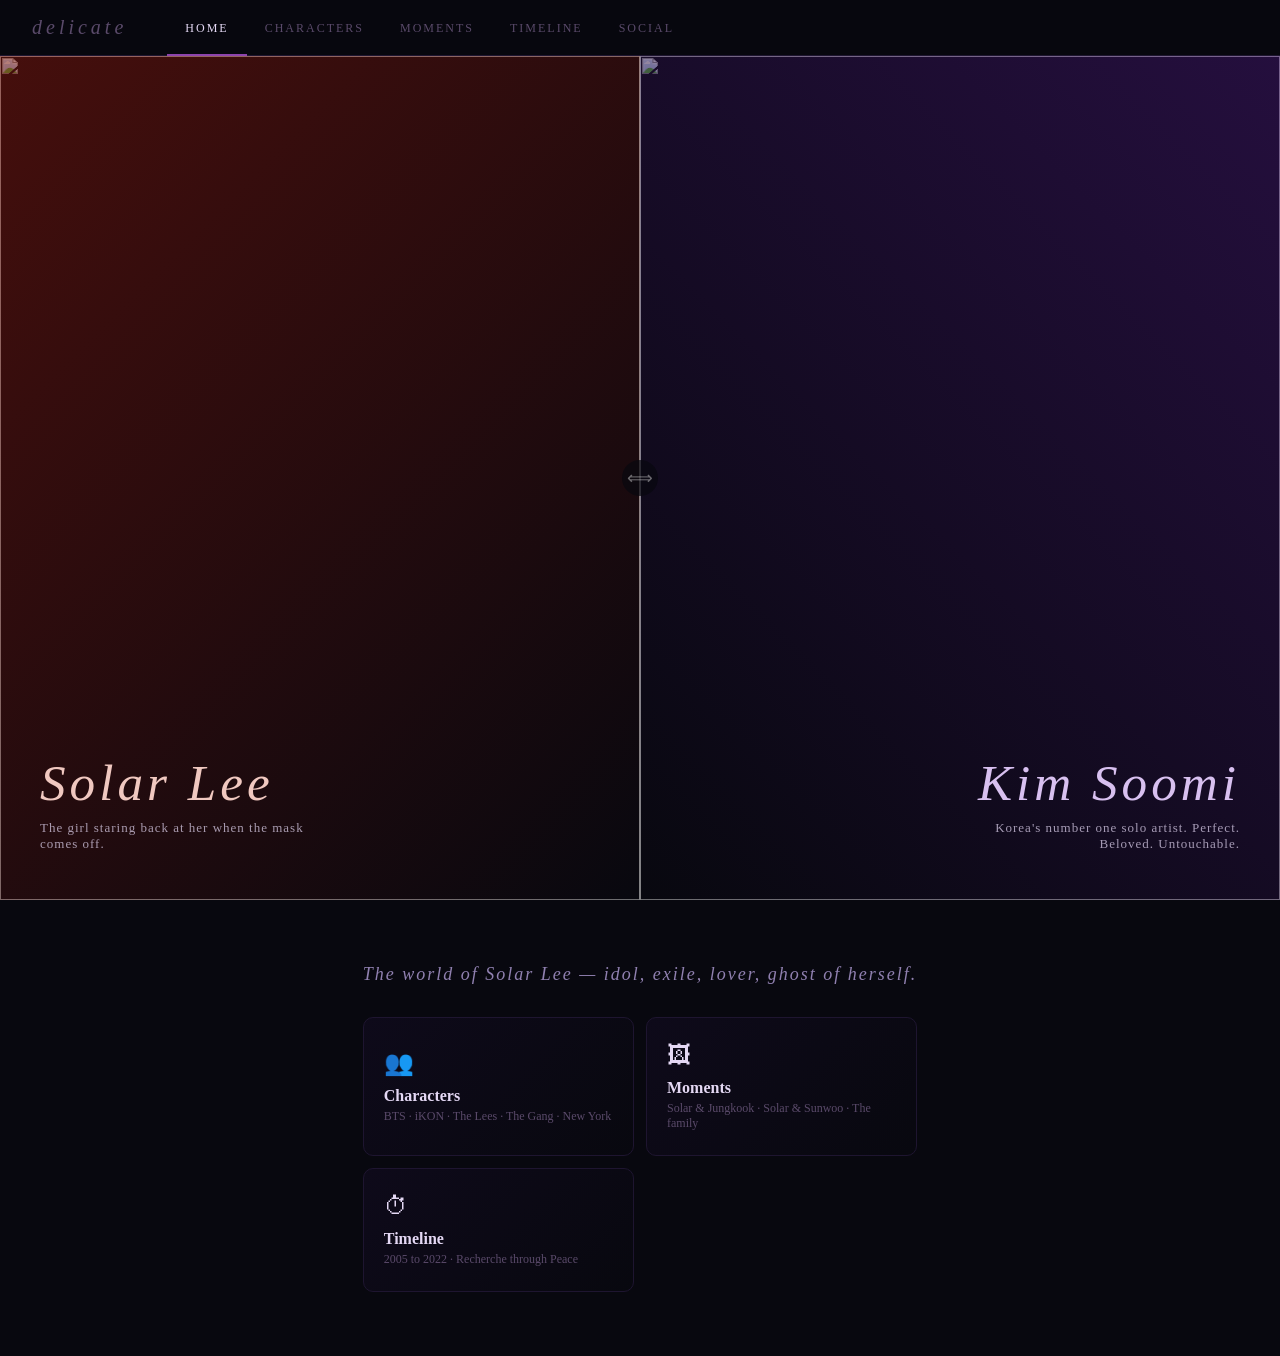
==== index.html @ 0cda1a5a "My first upload" ====
<!DOCTYPE html>
<html lang="en">
<head>
  <meta charset="UTF-8">
  <meta name="viewport" content="width=device-width, initial-scale=1.0">
  <title>Delicate — An Interactive World</title>
  <link rel="stylesheet" href="styles.css">
</head>
<body>

  <!-- NAV -->
  <nav id="nav">
    <a class="logo" href="#" onclick="showSection('home');return false;">delicate</a>
    <ul class="nav-links">
      <li><a href="#" data-section="home">Home</a></li>
      <li><a href="#" data-section="characters">Characters</a></li>
      <li><a href="#" data-section="relationships">Moments</a></li>
      <li><a href="#" data-section="timeline">Timeline</a></li>
      <li><a href="#" data-section="social">Social</a></li>
    </ul>
  </nav>

  <!-- HOME -->
  <section id="section-home" class="section">

    <!-- Duality Hero -->
    <div class="duality-hero">

      <div class="duality-side solar-side">
        <div class="bg-images"></div>
        <div class="overlay"></div>
        <div class="label">
          <h2>Solar Lee</h2>
          <p>The girl staring back at her when the mask comes off.</p>
        </div>
      </div>

      <div class="duality-divider"></div>

      <div class="duality-side soomi-side">
        <div class="bg-images"></div>
        <div class="overlay"></div>
        <div class="label">
          <h2>Kim Soomi</h2>
          <p>Korea's number one solo artist. Perfect. Beloved. Untouchable.</p>
        </div>
      </div>

    </div>

    <!-- Home intro -->
    <div class="home-intro">
      <h1>The world of Solar Lee — idol, exile, lover, ghost of herself.</h1>
      <div class="home-nav-grid">
        <button class="home-nav-btn" data-section="characters">
          <span class="btn-emoji">👥</span>
          <div class="btn-label">Characters</div>
          <div class="btn-sub">BTS · iKON · The Lees · The Gang · New York</div>
        </button>
        <button class="home-nav-btn" data-section="relationships">
          <span class="btn-emoji">🖼</span>
          <div class="btn-label">Moments</div>
          <div class="btn-sub">Solar & Jungkook · Solar & Sunwoo · The family</div>
        </button>
        <button class="home-nav-btn" data-section="timeline">
          <span class="btn-emoji">⏱</span>
          <div class="btn-label">Timeline</div>
          <div class="btn-sub">2005 to 2022 · Recherche through Peace</div>
        </button>
      </div>
    </div>

  </section>

  <!-- SOCIAL -->
  <section id="section-social" class="section">
    <div class="social-app">

      <!-- SIDEBAR -->
      <aside class="social-sidebar">
        <div class="social-sidebar-header">Delicagram</div>

        <div class="s-item" onclick="loadSocialProfile('soomi')">
          <img class="s-avatar" src="images/solars-instagram/soomipfp.jpg" onerror="this.style.background='#555'">
          <span>kimsoomi_official</span>
        </div>

        <div class="s-item" onclick="loadSocialProfile('solar')">
          <img class="s-avatar" src="images/solars-instagram/solarpfp.jpg" onerror="this.style.background='#555'">
          <span>sollee__</span>
        </div>

        <div class="s-item" onclick="loadSocialProfile('jinhwan')">
          <img class="s-avatar" src="images/delicate-gram/jinhwanpfp.jpg" onerror="this.style.background='#555'">
          <span>jinan_94</span>
        </div>

        <div class="s-item" onclick="loadSocialProfile('jungkook')">
          <img class="s-avatar" src="images/delicate-gram/jungkookpfp.jpg" onerror="this.style.background='#555'">
          <span>jk_95</span>
        </div>

        <div class="s-item" onclick="loadSocialProfile('jinhwan_priv')">
  <img class="s-avatar" src="images/delicate-gram/jinhwanpfp.jpg" onerror="this.style.background='#555'">
  <span>jinan__ 🔒</span>
</div>

<div class="s-item" onclick="loadSocialProfile('jungkook_priv')">
  <img class="s-avatar" src="images/delicate-gram/jungkookpfp.jpg" onerror="this.style.background='#555'">
  <span>jk__real 🔒</span>
</div>

<!-- Jimin -->
<div class="s-item" onclick="loadSocialProfile('jimin')">
  <img class="s-avatar" src="images/delicate-gram/jiminpfp.jpg" onerror="this.style.background='#555'">
  <span>j.min_bts</span>
</div>
<div class="s-item" onclick="loadSocialProfile('jimin_priv')">
  <img class="s-avatar" src="images/delicate-gram/jiminpfp.jpg" onerror="this.style.background='#555'">
  <span>j.min__ 🔒</span>
</div>

<!-- Junhoe -->
<div class="s-item" onclick="loadSocialProfile('junhoe')">
  <img class="s-avatar" src="images/delicate-gram/junepfp.jpg" onerror="this.style.background='#555'">
  <span>iKON_june</span>
</div>
<div class="s-item" onclick="loadSocialProfile('junhoe_priv')">
  <img class="s-avatar" src="images/delicate-gram/junepfp.jpg" onerror="this.style.background='#555'">
  <span>june__ 🔒</span>
</div>

<!-- Lee siblings -->
<div class="s-item" onclick="loadSocialProfile('jaehyun_lee')">
  <img class="s-avatar" src="images/delicate-gram/jaepfp.jpg" onerror="this.style.background='#555'">
  <span>jaehyunlee__</span>
</div>
<div class="s-item" onclick="loadSocialProfile('juyeon_lee')">
  <img class="s-avatar" src="images/delicate-gram/juyeonpfp.jpg" onerror="this.style.background='#555'">
  <span>juyeonlee__</span>
</div>

        <div class="s-item" onclick="loadSocialProfile('chanhee')">
          <img class="s-avatar" src="images/delicate-gram/chanheepfp.jpg" onerror="this.style.background='#555'">
          <span>chanhee</span>
        </div>

        <div class="s-item" onclick="loadSocialProfile('sunwoo')">
          <img class="s-avatar" src="" onerror="this.style.background='#222'">
          <span>ksw__</span>
        </div>

        <div class="s-item" onclick="loadSocialProfile('chaerin')">
          <img class="s-avatar" src="images/delicate-gram/chaerinselfie.jpg" onerror="this.style.background='#555'">
          <span>chaerin_lee</span>
        </div>

        <div class="s-item" onclick="loadSocialProfile('eric')">
          <img class="s-avatar" src="images/delicate-gram/ericpfp.jpg" onerror="this.style.background='#555'">
          <span>eric_sim</span>
        </div>

        <div class="s-item" onclick="loadSocialProfile('hyunjoon')">
          <img class="s-avatar" src="images/delicate-gram/hyunjoonpfp.jpg" onerror="this.style.background='#555'">
          <span>hyunjoon_k</span>
        </div>

      </aside>

      <!-- FEED -->
      <main class="social-feed" id="social-feed"></main>

      <!-- POST MODAL -->
      <div class="social-modal-bg" id="socialModalBg">
        <span class="social-modal-close" id="socialModalClose">✕</span>
        <div class="social-modal" id="socialModal">
          <div class="social-modal-img"><img id="socialModalImg" src="" alt=""/></div>
          <div class="social-modal-right">
            <div class="social-modal-user">
              <img id="socialModalPfp" src="" onerror="this.style.background='#333'"/>
              <span id="socialModalUsername"></span>
            </div>
            <div class="social-modal-comments" id="socialModalComments"></div>
            <div class="social-modal-bottom">
              <div class="social-modal-likes" id="socialModalLikes"></div>
              <div class="social-modal-date" id="socialModalDate"></div>
            </div>
          </div>
        </div>
      </div>

    </div>
  </section>

  <!-- CHARACTERS -->
  <section id="section-characters" class="section">
    <div class="section-header">
      <h2>Characters</h2>
      <p>Click any bubble to open their full profile.</p>
    </div>
    <div class="inner"></div>
  </section>

  <!-- RELATIONSHIPS / MOMENTS -->
  <section id="section-relationships" class="section">
    <div class="section-header">
      <h2>Moments</h2>
      <p>The relationships that defined her.</p>
    </div>
    <div class="inner"></div>
  </section>

  <!-- TIMELINE -->
  <section id="section-timeline" class="section">
    <div class="section-header">
      <h2>Timeline</h2>
      <p>2005 to 2022. Click any event to expand it.</p>
    </div>
    <div class="inner"></div>
  </section>

  <!-- CHARACTER / RELATIONSHIP MODAL -->
  <div id="modal-overlay">
    <div class="modal"></div>
  </div>

  <!-- LIGHTBOX -->
  <div id="lightbox">
    <button id="lightbox-close">✕</button>
    <button id="lightbox-prev">‹</button>
    <img id="lightbox-img" src="" alt="">
    <button id="lightbox-next">›</button>
  </div>

  <!-- SCRIPTS -->
  <script src="data.js"></script>
  <script>
    const TIMELINE_DATA = [
      { id:"r05a", year:2005, era:"recherche", identity:"solar", mood:"origin", title:"First Meeting", ref:null,
        desc:"Solar and Sunwoo are both ten. Their parents sign a business deal, and Sunwoo's family begins coming over for weekly dinners. He is a weird, stand-offish boy who is oddly good at math. Solar is determined to befriend him whether he wants it or not." },
      { id:"r06a", year:2006, era:"recherche", identity:"solar", mood:"painful", title:"Changmin's Father", ref:null,
        desc:"Changmin's father — VP of the Lee company — is murdered. The business deal collapses. Sunwoo's family stops coming to dinners. Solar has grown a crush on him and assumes she will never see him again. Then Jaehyun tells her Sunwoo has transferred to their school." },
      { id:"r06b", year:2006, era:"recherche", identity:"solar", mood:"tender", title:"Reunited", ref:null,
        desc:"Solar notices Sunwoo has strange bruises. He says his dad teaches him to box. She does not push it. They help each other with homework — she does his science and English, he teaches her math at a high school level he already knows at age eleven." },
      { id:"r07a", year:2007, era:"recherche", identity:"solar", mood:"tender", title:"Dating — Sort Of", ref:null,
        desc:"Solar and Sunwoo start dating in middle school. The other kids ask her why she would be with someone so weird and quiet. Chaerin asks if she is worried their parents will find out. Solar says it is unlikely." },
      { id:"r08a", year:2008, era:"recherche", identity:"solar", mood:"turning point", title:"Future CEO", ref:null,
        desc:"Solar's father calls her into his office and tells her she will be the company's next CEO. He sees something in her the others lack. She hesitantly agrees without understanding what it means. Private tutors. College-level courses. Competitions. It begins." },
      { id:"r08b", year:2008, era:"recherche", identity:"solar", mood:"bittersweet", title:"Yein Is Coming", ref:null,
        desc:"The Lee parents announce a new sibling. Chaerin is outraged. Juyeon is confused. Jaehyun and Solar are excited. Yein Lee has not arrived yet, but her presence is already reshaping the household." },
      { id:"r08c", year:2008, era:"recherche", identity:"solar", mood:"painful", title:"Sunwoo's Mother Dies", ref:null,
        desc:"Sunwoo's mother is killed. His father begins to unravel. Training becomes military-grade. His father tasks him with building a gang. Sunwoo approaches Sangyeon — a boy getting beaten at home, living in poverty — and offers him a way out. The gang begins." },
      { id:"r09a", year:2009, era:"recherche", identity:"solar", mood:"tender", title:"Yein Is Born", ref:null,
        desc:"Lee Yein enters the world. Solar is fourteen. She has no idea yet that this baby will one day be one of the most important people in her life." },
      { id:"r09b", year:2009, era:"recherche", identity:"solar", mood:"tense", title:"The Second Member", ref:null,
        desc:"While making a delivery through an alley, Sunwoo finds Hyunjae getting attacked over a bad drug deal. He pulls a gun on the attackers and saves him. Hyunjae was trying to escape his alcoholic father. He becomes the second gang member." },
      { id:"r10a", year:2010, era:"recherche", identity:"solar", mood:"tense", title:"Freshman Year — The Gang Grows", ref:null,
        desc:"High school begins. Sunwoo's father pushes toward their first operation. Sunwoo starts using drugs to manage the stress. He recruits Hyunjoon — a kid with a fancy knife and no direction — and Eric, a homeless boy sleeping under a bridge. Third and fourth members." },
      { id:"r10b", year:2010, era:"recherche", identity:"solar", mood:"turning point", title:"The Truth", ref:"170:00",
        desc:"Solar pushes until Sunwoo admits he has been using drugs. Then Hyunjoon hints there is far more she does not know. She demands the full truth. He tells her everything — the gang, the jobs, what his father makes him do. She does not leave." },
      { id:"r10c", year:2010, era:"recherche", identity:"solar", mood:"tense", title:"First Job", ref:"147:00",
        desc:"Solar is in Sunwoo's car doing his homework when a call comes in about an attack at the mansion. She opens the glove box, loads his spare gun, lights him a cigarette. She has now crossed into his world completely." },
      { id:"r11a", year:2011, era:"recherche", identity:"solar", mood:"painful", title:"The Party Scene Begins", ref:null,
        desc:"Sunwoo brings Solar to a party. She asks to try drugs when she sees him using. He lets her. She goes to Hyunjoon for more behind Sunwoo's back. Sunwoo starts giving them to her himself — until he realizes she is getting too deep and tries to cut her off." },
      { id:"r11b", year:2011, era:"recherche", identity:"solar", mood:"tense", title:"Chanhee Notices", ref:"160:00",
        desc:"Chanhee sees the powder under Solar's nose and her erratic behavior. He confronts Sunwoo directly. Sunwoo says he was monitoring her. Chanhee tells him he is clearly not monitoring well enough." },
      { id:"r12a", year:2012, era:"recherche", identity:"solar", mood:"painful", title:"The Siblings Find Out", ref:null,
        desc:"Chaerin catches Solar sneaking in and threatens to tell their parents unless Solar brings her along. Juyeon overhears and demands to come too. Both siblings begin using. They start relying on Solar to get the best drugs from her sessions with dealers." },
      { id:"r12b", year:2012, era:"recherche", identity:"solar", mood:"painful", title:"A Gut Feeling", ref:"59:00",
        desc:"Solar starts feeling abnormally sick. She tells herself it is the drugs. At a party she takes a test. It is positive. She panics. She tells no one — because she is not planning to stop using." },
      { id:"r12c", year:2012, era:"recherche", identity:"solar", mood:"painful", title:"The Doctor", ref:"60:00",
        desc:"Solar gets what seems like a period and finally goes to a doctor. She had a miscarriage. She tells no one. She buries it in the darkest part of herself where she will not let herself think about it — until years later, when Sunwoo finds out." },
      { id:"r13a", year:2013, era:"recherche", identity:"solar", mood:"turning point", title:"The Incident — She Leaves", ref:null,
        desc:"May 2013. Solar has just graduated high school. Something happens — something she will not speak of directly for years. She gets in a taxi, books a flight to Korea, calls her aunt. She is eighteen years old and she is doing the one thing she has always been good at." },
      { id:"b13a", year:2013, era:"between", identity:"soomi", mood:"origin", title:"Seoul — Starting Over", ref:null,
        desc:"Solar lives with her aunt and works a day job while secretly training every night. She sees K-pop ads all over Seoul and begins auditioning. Big Hit is the last one she tries and the only one that says yes. The CEO believes in her completely. She quits her job the next day." },
      { id:"b13b", year:2013, era:"between", identity:"soomi", mood:"tender", title:"Jungkook", ref:"51:00",
        desc:"One to two months into training. She is staying late alone in the dance room. Down the hall, a young Jungkook is doing exactly the same. They meet. They talk like they have known each other forever from the very first five minutes. Something clicks." },
      { id:"b1416", year:2014, era:"between", identity:"soomi", mood:"tender", title:"2014–2016 — Jungkook Era", ref:null,
        desc:"The quietest chapter. The most complete. Solar and Jungkook are in a secretive, protective relationship — the kind that feels easy precisely because neither of them planned for it. They grew up in Korea together. It is the closest either of them has felt to something clean." },
      { id:"b17a", year:2017, era:"between", identity:"soomi", mood:"bittersweet", title:"KCON — New York", ref:null,
        desc:"KCON brings Solar back to New York for the first time since she left at eighteen. On a rooftop, she and Jimin (BTS) share a mutual moment neither of them chose cleanly. Jungkook has always known how Jimin feels. Later, Solar ends up parked outside the Lee family castle with Jungkook. She does not go in." },
      { id:"b18a", year:2018, era:"between", identity:"soomi", mood:"painful", title:"The Stalker — The Scandal", ref:null,
        desc:"A stalker sends Jungkook threatening messages for months: break up with Solar or the photos go public. He and Solar are engaged. Jungkook, trying to protect her but breaking under the pressure, explodes and tells her to get out. The stalker releases the photos anyway. Solar blocks him. Calls off the engagement. Does not let him explain." },
      { id:"b18b", year:2018, era:"between", identity:"solar", mood:"painful", title:"The Aftermath — YG", ref:null,
        desc:"Media hate lasts months. Solar becomes an alcoholic. YG makes an offer — they will buy her out of Big Hit and give her a new start. She takes it. She leaves Big Hit, Jungkook, Jimin, and the rest of the Bangtan boys. She is not a stranger to starting over." },
      { id:"b19a", year:2019, era:"between", identity:"soomi", mood:"turning point", title:"Jinhwan", ref:null,
        desc:"At YG, Solar meets Kim Jinhwan — eldest of iKON. He finds her in a bad state and makes it his quiet project to pull her back. No grand gesture. He just stays. Her alcoholism fades. YG puts her on a pedestal and she rises faster than anyone has seen a solo artist rise." },
      { id:"d19a", year:2019, era:"delicate", identity:"soomi", mood:"chaotic", title:"01:00 — Delicate Begins", ref:"01:00",
        desc:"Solar is twenty-four. Running late to recording again, sprinting down YG's halls in Converse. She has a friends-with-benefits arrangement with Jinhwan that keeps becoming something neither of them has named. The stalker has not reappeared yet. Everything is fine. It is not fine." },
      { id:"d19b", year:2019, era:"delicate", identity:"soomi", mood:"tender", title:"Accidental Road Trip", ref:"44:00",
        desc:"Jinhwan yanks Solar out before she can drink with the iKON boys. They drive with no destination. They end up fifty minutes from Seoul — Seongnam. He announces they are taking a road trip. She has no idea why she feels happy." },
      { id:"d19c", year:2019, era:"delicate", identity:"solar", mood:"tense", title:"The Stalker Returns", ref:null,
        desc:"An unknown number texts Solar during a recording session. The messages are intimate in their threat — they know what she has been doing, who she has been with. The campaign against her is beginning again. This time the target is her life, not just her career." },
      { id:"d19d", year:2019, era:"delicate", identity:"solar", mood:"painful", title:"Jinhwan Drugged — Ilsan-ri", ref:null,
        desc:"At the Hilton in Ilsan-ri, Solar finds Jinhwan unconscious at the top of the stairs. A barista working for the stalker had put something in his coffee. Solar kneels beside him alone, checks his pulse, smells the sour scent in the cup, and calls 119 while crying too hard to speak clearly." },
      { id:"d19e", year:2019, era:"delicate", identity:"soomi", mood:"turning point", title:"End of 2019", ref:"62:00",
        desc:"Chapters 01:00 through 62:00 close out 2019. The stalker has shown herself. Jinhwan has survived. Solar has barely held everything together and let too many things crack open in the process." },
      { id:"d20a", year:2020, era:"delicate", identity:"solar", mood:"painful", title:"New York — The Return", ref:null,
        desc:"Solar goes back to New York. The Lee family home. Her father's apology. Baby Yein, now eleven, who just wants her sister back. Sunwoo is there — back in her orbit and impossible to resist. She sleeps with him once and spends the rest of the trip hating herself for it." },
      { id:"d20b", year:2020, era:"delicate", identity:"solar", mood:"tense", title:"Chapters 62–121", ref:null,
        desc:"The second scandal erupts. Jinhwan cheats on Solar with his ex — Jimin of AOA, one of the story's primary villains who has been circling him. Solar and Jinhwan break up. She returns to Seoul and takes up with Jungkook, who has re-entered her life. She begins using drugs again quietly." },
      { id:"d20c", year:2020, era:"delicate", identity:"soomi", mood:"turning point", title:"Jungkook Re-enters", ref:null,
        desc:"Jungkook fully re-enters Solar's life. They text, they orbit each other at events, and eventually they are sharing a space again. He plays her a song on guitar in their room — candles, fairy lights, flowers on the floor. She is hiding the drugs from him. She watches him play and wishes, just once, they could be normal people." },
      { id:"d21a", year:2021, era:"delicate", identity:"solar", mood:"painful", title:"Jimin (AOA) — The Threat", ref:null,
        desc:"Jimin of AOA is Jinhwan's ex and one of the story's villains. She has been working with the stalker operation. Solar kills her in self-defense in a studio — knife to the chest, a skill taught to her by Sunwoo. Solar does not miss. She was taught right." },
      { id:"d21b", year:2021, era:"delicate", identity:"solar", mood:"resolution", title:"180:00 — The Ending", ref:"180:00",
        desc:"Solar is twenty-six. Tired in a bone-deep way she cannot explain. She halts her activities. YG agrees to damage control. She moves into the new building. The memorial for Sunwoo sits by the window overlooking Seoul. For the first time in a decade, there is no one to run to and no one to run from. She is just herself. Whoever that is." },
      { id:"p22a", year:2022, era:"peace", identity:"solar", mood:"turning point", title:"Peace Begins", ref:null,
        desc:"Solar is 27. Jinhwan is 28. Jungkook is 27. Sunwoo is 27. Yein is 14 and texting her sister unanswered messages, terrified of losing her again. Jaehyun accepts Sunwoo's personal invitation to join the gang. The dust has settled. Now they figure out what to do next." },
      { id:"p22b", year:2022, era:"peace", identity:"solar", mood:"painful", title:"Jinhwan Goes Missing", ref:null,
        desc:"After the December incident, Jinhwan leaves Seoul without telling anyone. Jungkook tries to reach him. No answer. He calls Junhoe — none of the iKON members have seen him in months. Jinhwan is somewhere alone, unaccounted for." },
      { id:"p22c", year:2022, era:"peace", identity:"solar", mood:"tense", title:"Jeju", ref:null,
        desc:"Jungkook gets tickets to Jeju and gives them to Solar. Someone reminds her that Jeju is Jinhwan's hometown — his sister owns a cafe there. She goes to find her. His sister says he came home for a while, then disappeared. He assumed he went back to Seoul. Then a gift arrives with a note in handwriting that is not quite Jinhwan's." },
    ];
  </script>
  <script src="app.js"></script>

</body>
</html>
---- styles.css ----
/* ─── RESET & BASE ─────────────────────────────────────────────────────────── */
*, *::before, *::after { box-sizing: border-box; margin: 0; padding: 0; }

:root {
  --bg: #08080f;
  --bg2: #0e0a1a;
  --bg3: #140e22;
  --border: #1e1530;
  --text: #e4d8f4;
  --text2: #9080b0;
  --text3: #5a4a6a;
  --solar: #c0392b;
  --soomi: #8e44ad;
  --gold: #f39c12;
  --green: #27ae60;
  --blue: #2980b9;
  --font: 'Georgia', serif;
  --mono: 'Courier New', monospace;
}

html { scroll-behavior: smooth; }

body {
  background: var(--bg);
  color: var(--text);
  font-family: var(--font);
  min-height: 100vh;
  overflow-x: hidden;
}

/* ─── SCROLLBAR ─────────────────────────────────────────────────────────────── */
::-webkit-scrollbar { width: 6px; }
::-webkit-scrollbar-track { background: var(--bg); }
::-webkit-scrollbar-thumb { background: #2a1a3a; border-radius: 3px; }

/* ─── NAV ───────────────────────────────────────────────────────────────────── */
#nav {
  position: fixed;
  top: 0; left: 0; right: 0;
  z-index: 1000;
  background: rgba(8, 8, 15, 0.96);
  backdrop-filter: blur(12px);
  border-bottom: 1px solid var(--border);
  display: flex;
  align-items: center;
  gap: 0;
  padding: 0 32px;
  height: 56px;
}

#nav .logo {
  font-style: italic;
  font-size: 20px;
  letter-spacing: 4px;
  color: var(--text3);
  margin-right: 40px;
  cursor: pointer;
  text-decoration: none;
}

#nav .nav-links {
  display: flex;
  gap: 0;
  list-style: none;
}

#nav .nav-links a {
  display: block;
  padding: 0 18px;
  height: 56px;
  line-height: 56px;
  font-size: 12px;
  letter-spacing: 2px;
  text-transform: uppercase;
  color: var(--text3);
  text-decoration: none;
  transition: color 0.2s;
  border-bottom: 2px solid transparent;
}

#nav .nav-links a:hover,
#nav .nav-links a.active {
  color: var(--text);
  border-bottom-color: var(--soomi);
}

/* ─── SECTIONS ──────────────────────────────────────────────────────────────── */
.section {
  display: none;
  padding-top: 56px;
  min-height: 100vh;
}
.section.active { display: block; }

/* ─── DUALITY HERO ──────────────────────────────────────────────────────────── */
#section-home {
  display: none;
}
#section-home.active {
  display: flex;
  flex-direction: column;
}

.duality-hero {
  position: relative;
  height: calc(100vh - 56px);
  display: flex;
  overflow: hidden;
  cursor: col-resize;
  user-select: none;
}

.duality-side {
  position: relative;
  overflow: hidden;
  transition: flex 0.05s;
  flex: 1;
}

.duality-side .bg-images {
  position: absolute;
  inset: 0;
}

.duality-side .bg-images img {
  position: absolute;
  inset: 0;
  width: 100%;
  height: 100%;
  object-fit: cover;
  opacity: 0;
  transition: opacity 1.2s ease-in-out;
}

.duality-side .bg-images img.visible { opacity: 1; }

.duality-side .overlay {
  position: absolute;
  inset: 0;
  pointer-events: none;
}

.duality-side.solar-side .overlay {
  background: linear-gradient(135deg, rgba(120,20,10,0.55) 0%, rgba(8,8,15,0.45) 100%);
}

.duality-side.soomi-side .overlay {
  background: linear-gradient(225deg, rgba(60,20,100,0.55) 0%, rgba(8,8,15,0.45) 100%);
}

.duality-side .label {
  position: absolute;
  bottom: 48px;
  padding: 0 40px;
  z-index: 2;
}

.duality-side.solar-side .label { left: 0; }
.duality-side.soomi-side .label { right: 0; text-align: right; }

.duality-side .label h2 {
  font-size: clamp(28px, 4vw, 52px);
  font-weight: normal;
  font-style: italic;
  letter-spacing: 4px;
  margin-bottom: 8px;
}

.duality-side.solar-side .label h2 { color: #f0c8c0; }
.duality-side.soomi-side .label h2 { color: #d8c0f0; }

.duality-side .label p {
  font-size: 13px;
  letter-spacing: 1px;
  opacity: 0.7;
  max-width: 300px;
}

.duality-divider {
  position: absolute;
  top: 0; bottom: 0;
  left: 50%;
  width: 2px;
  background: rgba(255,255,255,0.15);
  z-index: 10;
  cursor: col-resize;
  transform: translateX(-50%);
}

.duality-divider::after {
  content: '⟺';
  position: absolute;
  top: 50%;
  left: 50%;
  transform: translate(-50%, -50%);
  color: rgba(255,255,255,0.4);
  font-size: 18px;
  background: rgba(8,8,15,0.7);
  width: 36px;
  height: 36px;
  border-radius: 50%;
  display: flex;
  align-items: center;
  justify-content: center;
  line-height: 36px;
  text-align: center;
}

.home-intro {
  padding: 64px 40px;
  max-width: 900px;
  margin: 0 auto;
  text-align: center;
}

.home-intro h1 {
  font-size: clamp(14px, 2vw, 18px);
  font-weight: normal;
  font-style: italic;
  color: var(--text2);
  margin-bottom: 24px;
  letter-spacing: 2px;
}

.home-nav-grid {
  display: grid;
  grid-template-columns: repeat(auto-fit, minmax(200px, 1fr));
  gap: 12px;
  margin-top: 32px;
}

.home-nav-btn {
  background: linear-gradient(135deg, var(--bg2), var(--bg));
  border: 1px solid var(--border);
  color: var(--text);
  padding: 24px 20px;
  border-radius: 10px;
  cursor: pointer;
  text-align: left;
  transition: border-color 0.2s, transform 0.15s;
  font-family: var(--font);
}

.home-nav-btn:hover {
  border-color: #3a2a5a;
  transform: translateY(-2px);
}

.home-nav-btn .btn-emoji { font-size: 24px; margin-bottom: 10px; display: block; }
.home-nav-btn .btn-label { font-size: 16px; font-weight: bold; margin-bottom: 4px; }
.home-nav-btn .btn-sub { font-size: 12px; color: var(--text3); }

/* ─── SECTION HEADER ────────────────────────────────────────────────────────── */
.section-header {
  padding: 48px 40px 32px;
  max-width: 1200px;
  margin: 0 auto;
}

.section-header h2 {
  font-size: 28px;
  font-weight: normal;
  font-style: italic;
  color: var(--text);
  margin-bottom: 6px;
  letter-spacing: 2px;
}

.section-header p {
  color: var(--text3);
  font-size: 13px;
}

/* ─── CHARACTERS ────────────────────────────────────────────────────────────── */
#section-characters .inner {
  max-width: 1200px;
  margin: 0 auto;
  padding: 0 40px 80px;
}

.group-block {
  margin-bottom: 56px;
}

.group-label {
  font-size: 11px;
  letter-spacing: 4px;
  text-transform: uppercase;
  color: var(--text3);
  margin-bottom: 6px;
}

.group-title {
  font-size: 22px;
  font-weight: bold;
  color: var(--text);
  margin-bottom: 4px;
}

.group-sub {
  font-size: 13px;
  color: var(--text3);
  margin-bottom: 24px;
  font-style: italic;
}

.bubble-grid {
  display: flex;
  flex-wrap: wrap;
  gap: 20px;
}

.bubble {
  display: flex;
  flex-direction: column;
  align-items: center;
  gap: 8px;
  cursor: pointer;
  width: 90px;
  transition: transform 0.15s;
}

.bubble:hover { transform: translateY(-4px); }

.bubble-img {
  width: 80px;
  height: 80px;
  border-radius: 50%;
  object-fit: cover;
  border: 2px solid transparent;
  transition: border-color 0.2s;
}

.bubble:hover .bubble-img {
  border-color: var(--soomi);
}

.bubble-placeholder {
  width: 80px;
  height: 80px;
  border-radius: 50%;
  background: var(--bg3);
  border: 2px dashed var(--border);
  display: flex;
  align-items: center;
  justify-content: center;
  font-size: 24px;
  color: var(--text3);
}

.bubble-name {
  font-size: 11px;
  color: var(--text2);
  text-align: center;
  line-height: 1.3;
}

.bubble-role {
  font-size: 10px;
  color: var(--text3);
  text-align: center;
}

/* ─── CHARACTER MODAL ───────────────────────────────────────────────────────── */
#modal-overlay {
  display: none;
  position: fixed;
  inset: 0;
  background: rgba(4, 2, 10, 0.88);
  z-index: 2000;
  backdrop-filter: blur(8px);
  overflow-y: auto;
  padding: 40px 20px;
}

#modal-overlay.open { display: flex; justify-content: center; align-items: flex-start; }

.modal {
  background: var(--bg2);
  border: 1px solid #2a1a3a;
  border-radius: 16px;
  width: 100%;
  max-width: 800px;
  overflow: hidden;
  position: relative;
}

.modal-close {
  position: absolute;
  top: 16px; right: 16px;
  background: none;
  border: 1px solid var(--border);
  color: var(--text2);
  width: 32px; height: 32px;
  border-radius: 50%;
  cursor: pointer;
  font-size: 16px;
  z-index: 10;
  display: flex; align-items: center; justify-content: center;
}

.modal-top {
  display: flex;
  gap: 24px;
  padding: 32px;
  border-bottom: 1px solid var(--border);
}

.modal-pfp {
  width: 110px;
  height: 110px;
  border-radius: 50%;
  object-fit: cover;
  flex-shrink: 0;
  border: 3px solid var(--border);
}

.modal-pfp-placeholder {
  width: 110px;
  height: 110px;
  border-radius: 50%;
  background: var(--bg3);
  border: 3px dashed var(--border);
  display: flex; align-items: center; justify-content: center;
  font-size: 36px;
  flex-shrink: 0;
}

.modal-info { flex: 1; }

.modal-info .name {
  font-size: 26px;
  color: var(--text);
  margin-bottom: 2px;
}

.modal-info .alias {
  font-size: 13px;
  color: var(--text3);
  font-style: italic;
  margin-bottom: 6px;
}

.modal-info .role-tag {
  display: inline-block;
  font-size: 11px;
  padding: 3px 10px;
  border-radius: 20px;
  margin-bottom: 12px;
  border: 1px solid;
}

.modal-info .born {
  font-size: 12px;
  color: var(--text3);
  font-family: var(--mono);
}

.modal-body { padding: 28px 32px; }

.modal-section { margin-bottom: 24px; }

.modal-section-label {
  font-size: 10px;
  letter-spacing: 3px;
  text-transform: uppercase;
  color: var(--text3);
  margin-bottom: 8px;
}

.modal-section p {
  font-size: 14px;
  color: #b0a0c8;
  line-height: 1.9;
}

.modal-section .type-love {
  font-size: 14px;
  color: #c0b0d8;
  font-style: italic;
  line-height: 1.8;
  border-left: 3px solid;
  padding-left: 14px;
}

.connections-list { list-style: none; }
.connections-list li {
  font-size: 13px;
  color: #8a7a9a;
  padding: 7px 12px;
  background: var(--bg);
  border-radius: 6px;
  margin-bottom: 6px;
  line-height: 1.6;
}
.connections-list li::before { content: '• '; color: var(--text3); }

/* ─── GALLERY ───────────────────────────────────────────────────────────────── */
.modal-gallery {
  display: grid;
  grid-template-columns: repeat(auto-fill, minmax(120px, 1fr));
  gap: 6px;
  margin-top: 10px;
}

.modal-gallery img {
  width: 100%;
  aspect-ratio: 1;
  object-fit: cover;
  border-radius: 6px;
  cursor: pointer;
  transition: opacity 0.2s, transform 0.15s;
}

.modal-gallery img:hover { opacity: 0.85; transform: scale(1.02); }

/* ─── LIGHTBOX ──────────────────────────────────────────────────────────────── */
#lightbox {
  display: none;
  position: fixed;
  inset: 0;
  background: rgba(2, 2, 8, 0.96);
  z-index: 3000;
  align-items: center;
  justify-content: center;
  flex-direction: column;
  gap: 16px;
}

#lightbox.open { display: flex; }

#lightbox img {
  max-width: 90vw;
  max-height: 80vh;
  object-fit: contain;
  border-radius: 8px;
}

#lightbox-close {
  position: absolute;
  top: 20px; right: 24px;
  background: none;
  border: none;
  color: var(--text2);
  font-size: 28px;
  cursor: pointer;
}

#lightbox-prev, #lightbox-next {
  position: absolute;
  top: 50%;
  transform: translateY(-50%);
  background: rgba(255,255,255,0.08);
  border: 1px solid rgba(255,255,255,0.1);
  color: var(--text);
  width: 44px; height: 44px;
  border-radius: 50%;
  cursor: pointer;
  font-size: 18px;
  display: flex; align-items: center; justify-content: center;
  transition: background 0.2s;
}
#lightbox-prev { left: 20px; }
#lightbox-next { right: 20px; }
#lightbox-prev:hover, #lightbox-next:hover { background: rgba(255,255,255,0.16); }

/* ─── RELATIONSHIPS ─────────────────────────────────────────────────────────── */
#section-relationships .inner {
  max-width: 1200px;
  margin: 0 auto;
  padding: 0 40px 80px;
}

.rel-grid {
  display: grid;
  grid-template-columns: repeat(auto-fill, minmax(280px, 1fr));
  gap: 20px;
}

.rel-card {
  background: var(--bg2);
  border: 1px solid var(--border);
  border-radius: 12px;
  overflow: hidden;
  cursor: pointer;
  transition: transform 0.15s, border-color 0.2s;
}

.rel-card:hover { transform: translateY(-3px); }

.rel-thumb {
  width: 100%;
  aspect-ratio: 16/9;
  object-fit: cover;
  display: block;
}

.rel-thumb-placeholder {
  width: 100%;
  aspect-ratio: 16/9;
  background: var(--bg3);
  display: flex; align-items: center; justify-content: center;
  color: var(--text3);
  font-size: 32px;
}

.rel-info { padding: 16px 18px; }

.rel-info .rel-label {
  font-size: 17px;
  font-weight: bold;
  margin-bottom: 3px;
}

.rel-info .rel-years {
  font-size: 11px;
  font-family: var(--mono);
  margin-bottom: 8px;
}

.rel-info .rel-desc {
  font-size: 12px;
  color: var(--text3);
  line-height: 1.7;
}

/* ─── RELATIONSHIP MODAL ────────────────────────────────────────────────────── */
.rel-modal-gallery {
  display: grid;
  grid-template-columns: repeat(auto-fill, minmax(160px, 1fr));
  gap: 8px;
  padding: 24px 32px;
}

.rel-modal-gallery img {
  width: 100%;
  aspect-ratio: 1;
  object-fit: cover;
  border-radius: 8px;
  cursor: pointer;
  transition: opacity 0.2s, transform 0.15s;
}

.rel-modal-gallery img:hover { opacity: 0.85; transform: scale(1.02); }

/* ─── TIMELINE ──────────────────────────────────────────────────────────────── */
#section-timeline .inner {
  max-width: 760px;
  margin: 0 auto;
  padding: 0 40px 80px;
}

.timeline-filters {
  display: flex;
  flex-wrap: wrap;
  gap: 6px;
  margin-bottom: 32px;
}

.filter-btn {
  font-size: 11px;
  padding: 5px 12px;
  border-radius: 20px;
  border: 1px solid transparent;
  background: none;
  cursor: pointer;
  font-family: var(--font);
  transition: background 0.15s;
}

.timeline-line {
  border-left: 1px solid #1a1030;
  padding-left: 24px;
}

.timeline-event {
  position: relative;
  padding-bottom: 28px;
  cursor: pointer;
}

.timeline-event::before {
  content: '';
  position: absolute;
  left: -30px;
  top: 6px;
  width: 10px;
  height: 10px;
  border-radius: 50%;
  border: 2px solid var(--bg);
}

.timeline-event .ev-header {
  display: flex;
  align-items: baseline;
  gap: 8px;
  flex-wrap: wrap;
  margin-bottom: 3px;
}

.timeline-event .ev-year {
  font-family: var(--mono);
  font-size: 11px;
  color: var(--text3);
}

.timeline-event .ev-title {
  font-size: 15px;
  font-weight: bold;
  color: #ddd0f0;
}

.ev-tag {
  font-size: 10px;
  padding: 2px 8px;
  border-radius: 12px;
  border: 1px solid;
}

.timeline-event .ev-era {
  font-size: 11px;
  margin-bottom: 4px;
}

.timeline-event .ev-desc {
  font-size: 13px;
  color: var(--text2);
  line-height: 1.7;
}

.timeline-event-detail {
  display: none;
  margin-top: 10px;
  padding: 14px 16px;
  background: var(--bg2);
  border-radius: 8px;
  font-size: 13px;
  color: #b0a0c8;
  line-height: 1.85;
  border-left: 3px solid;
}

.timeline-event.expanded .timeline-event-detail { display: block; }



/* ─── RESPONSIVE ────────────────────────────────────────────────────────────── */
@media (max-width: 600px) {
  #nav { padding: 0 16px; }
  #nav .nav-links a { padding: 0 10px; font-size: 10px; letter-spacing: 1px; }
  .section-header, #section-characters .inner,
  #section-relationships .inner, #section-timeline .inner { padding-left: 16px; padding-right: 16px; }
  .duality-side .label { padding: 0 16px; }
  .modal-top { flex-direction: column; align-items: center; text-align: center; }
}
/* ─── SOCIAL ────────────────────────────────────────────────────────────────── */

.social-app {
  display: flex;
  max-width: 1100px;
  margin: 0 auto;
  padding: 0 0 80px;
  min-height: calc(100vh - 56px);
}

/* Sidebar */
.social-sidebar {
  width: 220px;
  flex-shrink: 0;
  padding: 20px 8px;
  border-right: 1px solid var(--border);
  position: sticky;
  top: 56px;
  height: calc(100vh - 56px);
  overflow-y: auto;
}

.social-sidebar-label {
  font-size: 10px;
  letter-spacing: 2px;
  text-transform: uppercase;
  color: var(--text3);
  padding: 0 12px;
  margin-bottom: 6px;
}

.social-sidebar-divider {
  height: 1px;
  background: var(--border);
  margin: 10px 12px;
}

.social-acc-btn {
  display: flex;
  align-items: center;
  gap: 10px;
  padding: 9px 12px;
  border-radius: 8px;
  cursor: pointer;
  background: none;
  border: none;
  width: 100%;
  text-align: left;
  transition: background 0.15s;
  color: var(--text);
  font-family: var(--font);
}

.social-acc-btn:hover { background: #1a1030; }
.social-acc-btn.active { background: #1a1030; }

.sav-placeholder {
  width: 40px;
  height: 40px;
  border-radius: 50%;
  background: #1a1030;
  display: flex;
  align-items: center;
  justify-content: center;
  font-size: 18px;
  flex-shrink: 0;
  border: 2px solid transparent;
}

.social-acc-btn.active .sav-placeholder { border-color: #8e44ad; }

.sacc-info { flex: 1; min-width: 0; }
.sacc-handle { font-size: 12px; font-weight: 600; white-space: nowrap; overflow: hidden; text-overflow: ellipsis; }
.sacc-name { font-size: 11px; color: var(--text2); white-space: nowrap; overflow: hidden; text-overflow: ellipsis; }
.sprivate-badge { font-size: 10px; color: var(--text3); }

/* Main profile pane */
.social-main {
  flex: 1;
  min-width: 0;
}

/* Profile header */
.soc-profile-header {
  padding: 28px 36px 20px;
  border-bottom: 1px solid var(--border);
}

.soc-profile-top {
  display: flex;
  align-items: flex-start;
  gap: 28px;
  margin-bottom: 16px;
}

.soc-avatar {
  width: 80px;
  height: 80px;
  border-radius: 50%;
  background: #1a1030;
  display: flex;
  align-items: center;
  justify-content: center;
  font-size: 32px;
  flex-shrink: 0;
  border: 3px solid var(--border);
}

.soc-avatar.has-story {
  border: 3px solid transparent;
  background-image: linear-gradient(var(--bg2), var(--bg2)),
    linear-gradient(45deg, #f09433, #e6683c, #dc2743, #cc2366, #bc1888);
  background-origin: border-box;
  background-clip: padding-box, border-box;
}

.soc-meta { flex: 1; }

.soc-handle {
  font-size: 18px;
  font-weight: 300;
  margin-bottom: 10px;
  display: flex;
  align-items: center;
  gap: 8px;
  color: var(--text);
}

.soc-verified {
  width: 15px; height: 15px;
  background: #0095f6;
  border-radius: 50%;
  display: inline-flex;
  align-items: center;
  justify-content: center;
  font-size: 9px;
  color: white;
}

.soc-lock { font-size: 13px; color: var(--text3); }

.soc-stats {
  display: flex;
  gap: 24px;
  margin-bottom: 12px;
}

.soc-stat-num { font-size: 14px; font-weight: 600; color: var(--text); }
.soc-stat-label { font-size: 11px; color: var(--text2); }

.soc-name { font-size: 13px; font-weight: 600; margin-bottom: 4px; }
.soc-bio { font-size: 12px; color: var(--text2); line-height: 1.5; white-space: pre-line; }

.soc-follow-btn {
  display: inline-block;
  margin-top: 10px;
  padding: 5px 18px;
  background: #1a1030;
  border: 1px solid var(--border);
  border-radius: 8px;
  font-size: 12px;
  font-weight: 600;
  color: var(--text2);
  cursor: default;
}

/* Duality toggle */
.soc-duality-toggle {
  display: flex;
  border-bottom: 1px solid var(--border);
}

.soc-duality-tab {
  flex: 1;
  padding: 11px;
  text-align: center;
  font-size: 11px;
  letter-spacing: 1px;
  text-transform: uppercase;
  cursor: pointer;
  border: none;
  background: none;
  color: var(--text3);
  border-bottom: 2px solid transparent;
  font-family: var(--font);
  transition: color 0.2s;
}

.soc-duality-tab.active { color: var(--text); border-bottom-color: var(--text); }

/* Stories row */
.soc-stories {
  display: flex;
  gap: 14px;
  padding: 14px 36px;
  border-bottom: 1px solid var(--border);
  overflow-x: auto;
}

.soc-story {
  display: flex;
  flex-direction: column;
  align-items: center;
  gap: 5px;
  flex-shrink: 0;
  cursor: pointer;
}

.soc-story-ring {
  width: 56px; height: 56px;
  border-radius: 50%;
  padding: 2px;
  background: linear-gradient(45deg, #f09433, #e6683c, #dc2743, #cc2366, #bc1888);
}

.soc-story-ring.seen {
  background: var(--border);
}

.soc-story-inner {
  width: 100%; height: 100%;
  border-radius: 50%;
  border: 2px solid var(--bg2);
  background: #1a1030;
  display: flex;
  align-items: center;
  justify-content: center;
  font-size: 22px;
}

.soc-story-label { font-size: 10px; color: var(--text2); max-width: 60px; text-align: center; }

/* Grid */
.soc-grid {
  display: grid;
  grid-template-columns: repeat(3, 1fr);
  gap: 2px;
  padding: 2px;
}

.soc-grid-post {
  aspect-ratio: 1;
  background: #1a1030;
  cursor: pointer;
  position: relative;
  overflow: hidden;
  display: flex;
  align-items: center;
  justify-content: center;
  flex-direction: column;
  gap: 4px;
}

.soc-grid-post-emoji { font-size: 36px; }
.soc-grid-post-likes { font-size: 10px; color: var(--text3); letter-spacing: 1px; }

.soc-grid-post-overlay {
  position: absolute;
  inset: 0;
  background: rgba(0,0,0,0.55);
  display: none;
  align-items: center;
  justify-content: center;
  gap: 14px;
  color: white;
  font-size: 13px;
  font-weight: 600;
}

.soc-grid-post:hover .soc-grid-post-overlay { display: flex; }

/* Private notice */
.soc-private-notice {
  margin: 28px 36px;
  padding: 28px;
  border: 1px solid var(--border);
  border-radius: 8px;
  text-align: center;
  color: var(--text2);
  font-size: 13px;
}

.soc-private-notice .lock { font-size: 28px; margin-bottom: 8px; }
.soc-private-notice strong { display: block; color: var(--text); margin-bottom: 4px; font-size: 14px; }

/* Post modal */
.social-modal-overlay {
  display: none;
  position: fixed;
  inset: 0;
  background: rgba(0,0,0,0.88);
  z-index: 2000;
  align-items: center;
  justify-content: center;
  padding: 20px;
}

.social-modal-overlay.open { display: flex; }

.social-post-modal {
  background: #121212;
  border: 1px solid var(--border);
  border-radius: 4px;
  max-width: 860px;
  width: 100%;
  max-height: 88vh;
  display: flex;
  overflow: hidden;
}

.soc-post-img {
  width: 52%;
  flex-shrink: 0;
  background: #000;
  display: flex;
  align-items: center;
  justify-content: center;
  font-size: 72px;
}

.soc-post-side {
  flex: 1;
  display: flex;
  flex-direction: column;
  overflow: hidden;
}

.soc-post-header {
  display: flex;
  align-items: center;
  gap: 10px;
  padding: 12px 14px;
  border-bottom: 1px solid var(--border);
  flex-shrink: 0;
}

.soc-post-av {
  width: 32px; height: 32px;
  border-radius: 50%;
  background: #1a1030;
  display: flex;
  align-items: center;
  justify-content: center;
  font-size: 15px;
  flex-shrink: 0;
}

.soc-post-handle { font-size: 13px; font-weight: 600; }

.soc-modal-close {
  margin-left: auto;
  background: none;
  border: none;
  color: var(--text2);
  font-size: 18px;
  cursor: pointer;
}

.soc-post-body {
  flex: 1;
  overflow-y: auto;
  padding: 14px;
}

.soc-caption {
  display: flex;
  gap: 10px;
  margin-bottom: 14px;
  padding-bottom: 14px;
  border-bottom: 1px solid var(--border);
}

.soc-cap-av {
  width: 28px; height: 28px;
  border-radius: 50%;
  background: #1a1030;
  display: flex;
  align-items: center;
  justify-content: center;
  font-size: 13px;
  flex-shrink: 0;
}

.soc-cap-text { font-size: 13px; color: var(--text2); line-height: 1.6; }
.soc-cap-text strong { color: var(--text); margin-right: 5px; }
.soc-cap-date { font-size: 10px; color: var(--text3); margin-top: 5px; letter-spacing: 1px; text-transform: uppercase; }

.soc-comment {
  display: flex;
  gap: 9px;
  margin-bottom: 11px;
}

.soc-com-av {
  width: 26px; height: 26px;
  border-radius: 50%;
  background: #1a1030;
  display: flex;
  align-items: center;
  justify-content: center;
  font-size: 12px;
  flex-shrink: 0;
}

.soc-com-text { font-size: 13px; color: var(--text2); line-height: 1.5; }
.soc-com-text strong { color: var(--text); margin-right: 5px; }

.soc-post-footer {
  border-top: 1px solid var(--border);
  padding: 10px 14px;
  flex-shrink: 0;
}

.soc-post-likes { font-size: 13px; font-weight: 600; margin-bottom: 3px; }
.soc-post-time { font-size: 10px; color: var(--text3); letter-spacing: 1px; text-transform: uppercase; }

/* ── SOCIAL SECTION ─────────────────────────────────────────────── */
#section-social {
  padding: 0;
  height: calc(100vh - 54px); /* fills screen below nav */
  overflow: hidden;
}

.social-app {
  display: flex;
  height: 100%;
  background: #000;
  color: #fff;
  font-family: -apple-system, BlinkMacSystemFont, 'Segoe UI', sans-serif;
  position: relative;
}

/* SIDEBAR */
.social-sidebar {
  width: 220px;
  flex-shrink: 0;
  border-right: 1px solid #222;
  padding: 16px 10px;
  overflow-y: auto;
}

.social-sidebar-header {
  font-size: 20px;
  font-style: italic;
  letter-spacing: -1px;
  padding: 6px 12px 16px;
  color: #fff;
}

.s-item {
  display: flex;
  align-items: center;
  gap: 12px;
  padding: 9px 12px;
  border-radius: 10px;
  cursor: pointer;
  font-size: 13px;
  color: #ddd;
  transition: background .15s;
}
.s-item:hover { background: #111; }
.s-item.s-active { font-weight: 700; color: #fff; background: #111; }

.s-avatar {
  width: 28px;
  height: 28px;
  border-radius: 50%;
  object-fit: cover;
  background: #333;
  flex-shrink: 0;
}

/* FEED */
.social-feed {
  flex: 1;
  overflow-y: auto;
  padding-bottom: 40px;
}

/* PROFILE HEADER */
.sph {
  display: flex;
  gap: 32px;
  padding: 28px 24px 24px;
  align-items: flex-start;
}
.sph-avatar {
  width: 90px;
  height: 90px;
  border-radius: 50%;
  object-fit: cover;
  background: #333;
  flex-shrink: 0;
  border: 2px solid #333;
}
.sph-info { flex: 1; }
.sph-username {
  font-size: 20px;
  font-weight: 300;
  display: flex;
  align-items: center;
  gap: 10px;
  margin-bottom: 12px;
}
.sph-verified { color: #0095f6; font-size: 13px; }
.sph-follow-btn {
  background: #0095f6;
  color: #fff;
  border: none;
  border-radius: 6px;
  padding: 5px 16px;
  font-size: 13px;
  font-weight: 600;
  cursor: pointer;
}
.sph-follow-btn.private { background: #1a1a1a; color: #ccc; border: 1px solid #333; }
.sph-stats { display: flex; gap: 26px; margin-bottom: 12px; }
.sph-stat strong { display: block; font-size: 15px; font-weight: 600; }
.sph-stat span { font-size: 12px; color: #888; }
.sph-name { font-size: 14px; font-weight: 600; margin-bottom: 4px; }
.sph-bio { font-size: 13px; color: #ccc; line-height: 1.55; white-space: pre-line; }
.sph-link { font-size: 13px; color: #0095f6; margin-top: 3px; }
.sph-private-note {
  margin-top: 8px;
  font-size: 12px;
  color: #666;
  background: #0a0a0a;
  border: 1px solid #222;
  border-radius: 6px;
  padding: 6px 12px;
  display: inline-block;
}

/* HIGHLIGHTS */
.sph-highlights {
  display: flex;
  gap: 16px;
  padding: 4px 24px 20px;
  overflow-x: auto;
}
.hl-item {
  display: flex;
  flex-direction: column;
  align-items: center;
  gap: 5px;
  cursor: pointer;
  flex-shrink: 0;
}
.hl-ring {
  width: 58px;
  height: 58px;
  border-radius: 50%;
  background: linear-gradient(45deg, #f09433, #e6683c, #dc2743, #cc2366, #bc1888);
  padding: 2px;
  display: flex;
  align-items: center;
  justify-content: center;
}
.hl-inner {
  width: 52px;
  height: 52px;
  border-radius: 50%;
  background: #111;
  border: 2px solid #000;
  overflow: hidden;
}
.hl-inner img { width: 100%; height: 100%; object-fit: cover; }
.hl-label { font-size: 10px; color: #aaa; text-align: center; max-width: 62px; overflow: hidden; text-overflow: ellipsis; white-space: nowrap; }

/* DUALITY TABS */
.social-duality-bar {
  display: flex;
  border-bottom: 1px solid #222;
  border-top: 1px solid #222;
}
.social-duality-tab {
  flex: 1;
  text-align: center;
  padding: 11px;
  font-size: 11px;
  cursor: pointer;
  color: #666;
  border-bottom: 2px solid transparent;
  letter-spacing: .8px;
  text-transform: uppercase;
  transition: color .2s;
}
.social-duality-tab.active { color: #fff; border-bottom-color: #fff; font-weight: 600; }

/* POST GRID */
.social-post-grid {
  display: grid;
  grid-template-columns: repeat(3, 1fr);
  gap: 3px;
  padding: 0 1px;
}
.social-grid-item {
  aspect-ratio: 1;
  overflow: hidden;
  cursor: pointer;
  background: #111;
}
.social-grid-item img {
  width: 100%;
  height: 100%;
  object-fit: cover;
  transition: opacity .15s;
}
.social-grid-item:hover img { opacity: .8; }

/* LOCKED */
.social-locked {
  text-align: center;
  padding: 70px 20px;
  color: #555;
}
.social-locked .lock-icon { font-size: 44px; margin-bottom: 16px; }
.social-locked h3 { font-size: 17px; font-weight: 400; color: #888; margin-bottom: 6px; }
.social-locked p { font-size: 13px; }

/* POST MODAL */
.social-modal-bg {
  display: none;
  position: absolute;
  inset: 0;
  background: rgba(0,0,0,.88);
  z-index: 50;
  align-items: center;
  justify-content: center;
}
.social-modal-bg.open { display: flex; }
.social-modal {
  background: #000;
  border: 1px solid #222;
  border-radius: 4px;
  display: flex;
  max-width: 840px;
  width: 92%;
  max-height: 88%;
  overflow: hidden;
}
.social-modal-img {
  width: 50%;
  background: #0a0a0a;
  display: flex;
  align-items: center;
  justify-content: center;
  flex-shrink: 0;
}
.social-modal-img img { width: 100%; height: 100%; object-fit: contain; }
.social-modal-right { flex: 1; display: flex; flex-direction: column; overflow: hidden; }
.social-modal-user {
  display: flex;
  align-items: center;
  gap: 10px;
  padding: 12px 14px;
  border-bottom: 1px solid #1a1a1a;
}
.social-modal-user img { width: 30px; height: 30px; border-radius: 50%; object-fit: cover; background: #333; }
.social-modal-user span { font-size: 13px; font-weight: 600; }
.social-modal-comments { flex: 1; overflow-y: auto; padding: 14px; }
.social-modal-caption { font-size: 13px; line-height: 1.5; margin-bottom: 14px; }
.social-modal-caption strong { margin-right: 6px; }
.social-comment { display: flex; gap: 9px; margin-bottom: 12px; font-size: 12px; align-items: flex-start; }
.social-comment img { width: 24px; height: 24px; border-radius: 50%; object-fit: cover; background: #2a2a2a; flex-shrink: 0; }
.social-comment-body { line-height: 1.5; }
.social-comment-body strong { margin-right: 5px; }
.social-comment-time { font-size: 10px; color: #555; margin-top: 2px; }
.social-modal-bottom { border-top: 1px solid #1a1a1a; padding: 10px 14px; }
.social-modal-likes { font-size: 13px; font-weight: 600; margin-bottom: 3px; }
.social-modal-date { font-size: 10px; color: #555; text-transform: uppercase; letter-spacing: .5px; }
.social-modal-close {
  position: absolute;
  top: 14px;
  right: 18px;
  font-size: 24px;
  cursor: pointer;
  color: #fff;
  z-index: 51;
  line-height: 1;
}
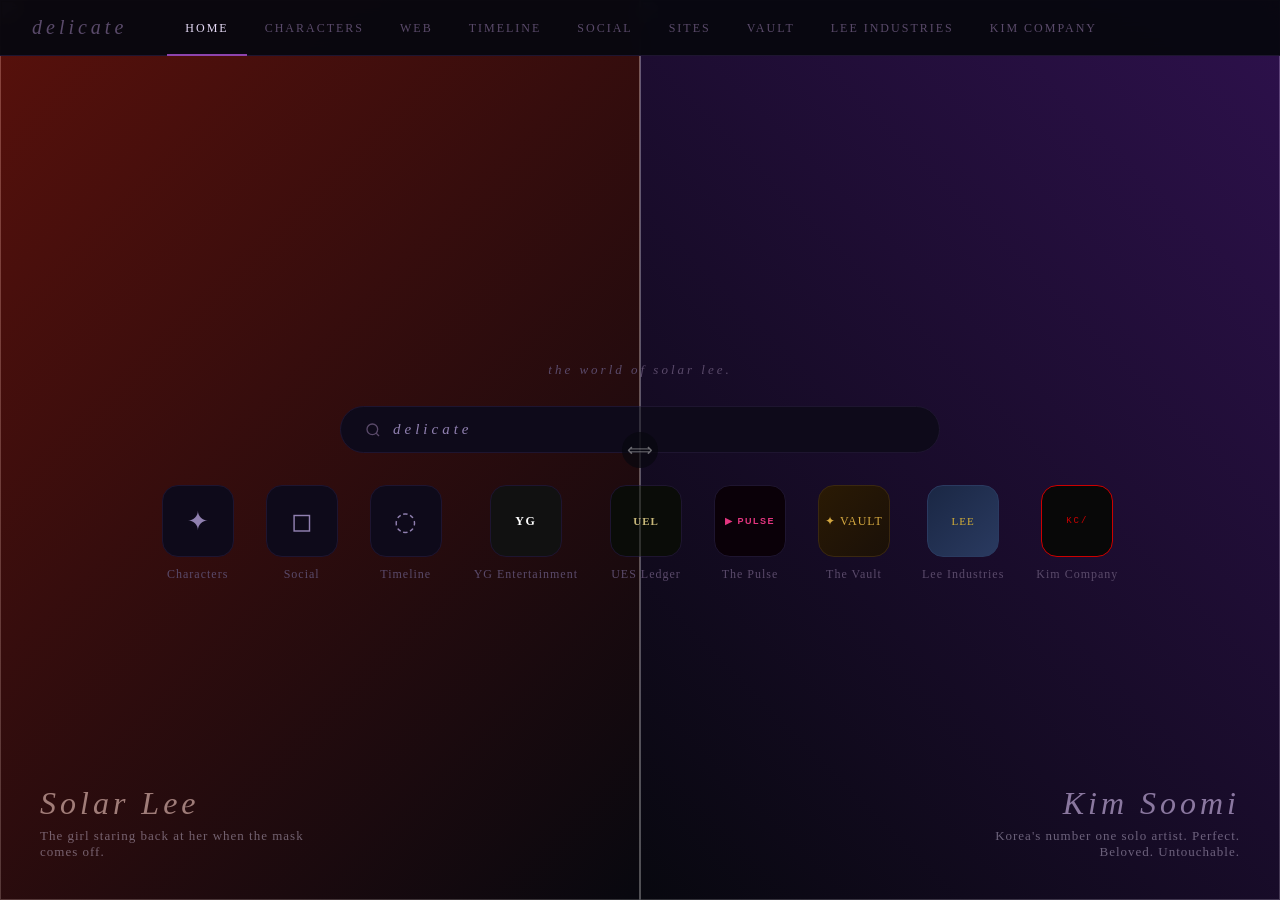
==== commit f685ed6a: "delicate-world" ====
--- a/index.html
+++ b/index.html
@@ -1,4 +1,4 @@
-<!DOCTYPE html>
+﻿<!DOCTYPE html>
 <html lang="en">
 <head>
   <meta charset="UTF-8">
@@ -14,9 +14,14 @@
     <ul class="nav-links">
       <li><a href="#" data-section="home">Home</a></li>
       <li><a href="#" data-section="characters">Characters</a></li>
-      <li><a href="#" data-section="relationships">Moments</a></li>
+      <li><a href="#" data-section="web">Web</a></li>
       <li><a href="#" data-section="timeline">Timeline</a></li>
       <li><a href="#" data-section="social">Social</a></li>
+      <li><a href="#" data-section="sites">Sites</a></li>
+
+      <li><a href="#" data-section="vault">Vault</a></li>
+      <li><a href="#" data-section="sites" data-site="lee">Lee Industries</a></li>
+      <li><a href="#" data-section="sites" data-site="kimco">Kim Company</a></li>
     </ul>
   </nav>
 
@@ -48,24 +53,51 @@
 
     </div>
 
-    <!-- Home intro -->
-    <div class="home-intro">
-      <h1>The world of Solar Lee — idol, exile, lover, ghost of herself.</h1>
-      <div class="home-nav-grid">
-        <button class="home-nav-btn" data-section="characters">
-          <span class="btn-emoji">👥</span>
-          <div class="btn-label">Characters</div>
-          <div class="btn-sub">BTS · iKON · The Lees · The Gang · New York</div>
+    <!-- Home — browser style -->
+    <div class="browser-home">
+      <p class="browser-greeting">the world of solar lee.</p>
+      <div class="browser-search-bar">
+        <svg class="browser-search-icon" viewBox="0 0 24 24" fill="none" stroke="currentColor" stroke-width="2">
+          <circle cx="11" cy="11" r="8"/><line x1="21" y1="21" x2="16.65" y2="16.65"/>
+        </svg>
+        <span class="browser-search-text">delicate</span>
+      </div>
+      <div class="browser-shortcuts">
+        <button class="browser-shortcut" data-section="characters">
+          <div class="shortcut-icon-wrap">✦</div>
+          <div class="shortcut-label">Characters</div>
         </button>
-        <button class="home-nav-btn" data-section="relationships">
-          <span class="btn-emoji">🖼</span>
-          <div class="btn-label">Moments</div>
-          <div class="btn-sub">Solar & Jungkook · Solar & Sunwoo · The family</div>
+        <button class="browser-shortcut" data-section="social">
+          <div class="shortcut-icon-wrap">◻</div>
+          <div class="shortcut-label">Social</div>
         </button>
-        <button class="home-nav-btn" data-section="timeline">
-          <span class="btn-emoji">⏱</span>
-          <div class="btn-label">Timeline</div>
-          <div class="btn-sub">2005 to 2022 · Recherche through Peace</div>
+        <button class="browser-shortcut" data-section="timeline">
+          <div class="shortcut-icon-wrap">◌</div>
+          <div class="shortcut-label">Timeline</div>
+        </button>
+        <button class="browser-shortcut" data-section="sites" data-site="yg">
+          <div class="shortcut-icon-wrap shortcut-icon-wrap--yg">YG</div>
+          <div class="shortcut-label">YG Entertainment</div>
+        </button>
+        <button class="browser-shortcut" data-section="sites" data-site="ledger">
+          <div class="shortcut-icon-wrap shortcut-icon-wrap--ledger">UEL</div>
+          <div class="shortcut-label">UES Ledger</div>
+        </button>
+        <button class="browser-shortcut" data-section="sites" data-site="pulse">
+          <div class="shortcut-icon-wrap shortcut-icon-wrap--pulse">▶ PULSE</div>
+          <div class="shortcut-label">The Pulse</div>
+        </button>
+        <button class="browser-shortcut" data-section="vault">
+          <div class="shortcut-icon-wrap shortcut-icon-wrap--vault">✦ VAULT</div>
+          <div class="shortcut-label">The Vault</div>
+        </button>
+        <button class="browser-shortcut" data-section="sites" data-site="lee">
+          <div class="shortcut-icon-wrap shortcut-icon-wrap--lee">LEE</div>
+          <div class="shortcut-label">Lee Industries</div>
+        </button>
+        <button class="browser-shortcut" data-section="sites" data-site="kimco">
+          <div class="shortcut-icon-wrap shortcut-icon-wrap--kimco">KC/</div>
+          <div class="shortcut-label">Kim Company</div>
         </button>
       </div>
     </div>
@@ -86,7 +118,7 @@
         </div>
 
         <div class="s-item" onclick="loadSocialProfile('solar')">
-          <img class="s-avatar" src="images/solars-instagram/solarpfp.jpg" onerror="this.style.background='#555'">
+          <img class="s-avatar" src="images/delicate-gram/solarpfp.jpg" onerror="this.style.background='#555'">
           <span>sollee__</span>
         </div>
 
@@ -101,12 +133,12 @@
         </div>
 
         <div class="s-item" onclick="loadSocialProfile('jinhwan_priv')">
-  <img class="s-avatar" src="images/delicate-gram/jinhwanpfp.jpg" onerror="this.style.background='#555'">
+  <img class="s-avatar" src="images/delicate-gram/naniprivpfp.jpg" onerror="this.style.background='#555'">
   <span>jinan__ 🔒</span>
 </div>
 
 <div class="s-item" onclick="loadSocialProfile('jungkook_priv')">
-  <img class="s-avatar" src="images/delicate-gram/jungkookpfp.jpg" onerror="this.style.background='#555'">
+  <img class="s-avatar" src="images/delicate-gram/jkprivpfp.jpg" onerror="this.style.background='#555'">
   <span>jk__real 🔒</span>
 </div>
 
@@ -116,7 +148,7 @@
   <span>j.min_bts</span>
 </div>
 <div class="s-item" onclick="loadSocialProfile('jimin_priv')">
-  <img class="s-avatar" src="images/delicate-gram/jiminpfp.jpg" onerror="this.style.background='#555'">
+  <img class="s-avatar" src="images/delicate-gram/jiminprivpfp.jpg" onerror="this.style.background='#555'">
   <span>j.min__ 🔒</span>
 </div>
 
@@ -126,7 +158,7 @@
   <span>iKON_june</span>
 </div>
 <div class="s-item" onclick="loadSocialProfile('junhoe_priv')">
-  <img class="s-avatar" src="images/delicate-gram/junepfp.jpg" onerror="this.style.background='#555'">
+  <img class="s-avatar" src="images/delicate-gram/junhoeprivpfp.jpg" onerror="this.style.background='#555'">
   <span>june__ 🔒</span>
 </div>
 
@@ -146,7 +178,7 @@
         </div>
 
         <div class="s-item" onclick="loadSocialProfile('sunwoo')">
-          <img class="s-avatar" src="" onerror="this.style.background='#222'">
+          <img class="s-avatar" src="images/delicate-gram/sunwoopfp.jpg" onerror="this.style.background='#222'">
           <span>ksw__</span>
         </div>
 
@@ -201,13 +233,2125 @@
     <div class="inner"></div>
   </section>
 
-  <!-- RELATIONSHIPS / MOMENTS -->
-  <section id="section-relationships" class="section">
+  <!-- WEB -->
+  <section id="section-web" class="section">
     <div class="section-header">
-      <h2>Moments</h2>
-      <p>The relationships that defined her.</p>
+      <h2>Connections</h2>
+      <p>Hover any node to highlight their connections. Click to see a full summary.</p>
     </div>
-    <div class="inner"></div>
+    <div class="inner">
+      <div class="web-legend" id="web-legend"></div>
+      <div class="web-svg-wrap">
+        <svg id="rel-web" viewBox="0 0 1200 820" preserveAspectRatio="xMidYMid meet"></svg>
+      </div>
+    </div>
+  </section>
+
+  <!-- SITES -->
+  <section id="section-sites" class="section">
+
+    <!-- Browser chrome -->
+    <div class="sites-chrome">
+      <button class="sites-home-btn" onclick="navigateSite(null)" title="Sites home">
+        <svg viewBox="0 0 24 24" fill="none" stroke="currentColor" stroke-width="2" width="15" height="15">
+          <path d="M3 9l9-7 9 7v11a2 2 0 0 1-2 2H5a2 2 0 0 1-2-2z"/>
+          <polyline points="9 22 9 12 15 12 15 22"/>
+        </svg>
+      </button>
+      <div class="sites-address-bar">
+        <span class="sites-lock">
+          <svg viewBox="0 0 24 24" fill="none" stroke="currentColor" stroke-width="2.5" width="11" height="11">
+            <rect x="3" y="11" width="18" height="11" rx="2"/><path d="M7 11V7a5 5 0 0 1 10 0v4"/>
+          </svg>
+        </span>
+        <span class="sites-url" id="sites-url">about:sites</span>
+      </div>
+    </div>
+
+    <!-- Sites new-tab home -->
+    <div class="sites-newtab" id="sites-newtab">
+      <p class="sites-newtab-label">Bookmarked</p>
+      <div class="sites-newtab-tiles">
+        <button class="sites-newtab-tile" onclick="navigateSite('yg')">
+          <div class="sites-newtab-icon">YG</div>
+          <div class="sites-newtab-name">YG Entertainment</div>
+        </button>
+        <button class="sites-newtab-tile" onclick="navigateSite('ledger')">
+          <div class="sites-newtab-icon sites-newtab-icon--ledger">UEL</div>
+          <div class="sites-newtab-name">UES Ledger</div>
+        </button>
+        <button class="sites-newtab-tile" onclick="navigateSite('pulse')">
+          <div class="sites-newtab-icon sites-newtab-icon--pulse">PULSE</div>
+          <div class="sites-newtab-name">The Pulse</div>
+        </button>
+        <button class="sites-newtab-tile" onclick="navigateSite('lee')">
+          <div class="sites-newtab-icon" style="background:linear-gradient(135deg,#1a2744,#2a3a60);color:#d4af37;font-family:'Georgia',serif;font-size:12px;">LEE</div>
+          <div class="sites-newtab-name">Lee Industries</div>
+        </button>
+        <button class="sites-newtab-tile" onclick="navigateSite('kimco')">
+          <div class="sites-newtab-icon" style="background:#080808;color:#cc0000;border:1px solid #cc0000;font-family:monospace;font-size:11px;">KC/</div>
+          <div class="sites-newtab-name">Kim Company</div>
+        </button>
+      </div>
+    </div>
+
+    <!-- YG Entertainment site frame -->
+    <div class="site-frame hidden" id="site-frame-yg">
+      <div class="yg-site">
+
+        <!-- YG header -->
+        <header class="yg-header">
+          <div class="yg-logo-wrap">
+            <span class="yg-logo">YG</span>
+            <span class="yg-logo-sub">ENTERTAINMENT</span>
+          </div>
+          <nav class="yg-nav-links">
+            <a>Home</a>
+            <a>Artists</a>
+            <a>Music</a>
+            <a>News</a>
+            <a>Audition</a>
+          </nav>
+        </header>
+
+        <!-- Hero — Kim Soomi -->
+        <div class="yg-hero">
+          <div class="yg-hero-content">
+            <div class="yg-hero-eyebrow">FEATURED ARTIST</div>
+            <h1 class="yg-hero-name">KIM SOOMI</h1>
+            <p class="yg-hero-sub">Korea's #1 Solo Artist &nbsp;·&nbsp; 5× Daesang Winner</p>
+            <button class="yg-hero-btn" onclick="showSection('social');loadSocialProfile('soomi')">View Profile ↗</button>
+          </div>
+          <div class="yg-hero-img-wrap">
+            <img class="yg-hero-img" src="images/solars-instagram/soomi-onstage.jpg" alt="Kim Soomi"
+                 onerror="this.parentElement.style.background='linear-gradient(135deg,#1a1a1a,#0d0d0d)'">
+          </div>
+        </div>
+
+        <!-- Artists -->
+        <section class="yg-section yg-artists-section">
+          <h2 class="yg-section-title">ARTISTS</h2>
+          <div class="yg-artist-grid">
+
+            <!-- BLACKPINK -->
+            <div class="yg-card yg-card--group">
+              <div class="yg-card-visual yg-card-visual--bp">
+                <span>JENNIE</span><span>LISA</span><span>JISOO</span><span>ROSÉ</span>
+              </div>
+              <div class="yg-card-info">
+                <div class="yg-card-name">BLACKPINK</div>
+                <div class="yg-card-meta">GROUP · 4 MEMBERS</div>
+              </div>
+            </div>
+
+            <!-- KIM SOOMI -->
+            <div class="yg-card yg-card--featured">
+              <div class="yg-card-visual yg-card-visual--photo">
+                <img src="images/solars-instagram/soomi-painisbeauty.jpg" alt="Kim Soomi"
+                     onerror="this.src='images/solars-instagram/soomipfp.jpg'">
+              </div>
+              <div class="yg-card-info">
+                <div class="yg-card-name">KIM SOOMI</div>
+                <div class="yg-card-meta">SOLO ARTIST</div>
+                <div class="yg-card-note">Pain Is Beauty — 2021</div>
+              </div>
+            </div>
+
+            <!-- iKON -->
+            <div class="yg-card yg-card--group">
+              <div class="yg-card-visual yg-card-visual--ikon">
+                <img src="images/delicate-gram/hanbinpfp.jpg"  title="B.I"       onerror="this.remove()">
+                <img src="images/delicate-gram/bobbypfp.jpg"   title="Bobby"     onerror="this.remove()">
+                <img src="images/delicate-gram/jinhwanpfp.jpg" title="Jinhwan"   onerror="this.remove()">
+                <img src="images/delicate-gram/yunpfp.jpg"     title="Yunhyeong" onerror="this.remove()">
+                <img src="images/delicate-gram/junepfp.jpg"    title="June"      onerror="this.remove()">
+                <img src="images/delicate-gram/donghyukpfp.jpg"title="Donghyuk"  onerror="this.remove()">
+                <img src="images/delicate-gram/chanwoopfp.jpg" title="Chanwoo"   onerror="this.remove()">
+              </div>
+              <div class="yg-card-info">
+                <div class="yg-card-name">iKON</div>
+                <div class="yg-card-meta">GROUP · 7 MEMBERS</div>
+              </div>
+            </div>
+
+            <!-- TREASURE -->
+            <div class="yg-card yg-card--teaser">
+              <div class="yg-card-visual yg-card-visual--teaser">
+                <span class="yg-teaser-mark">?</span>
+              </div>
+              <div class="yg-card-info">
+                <div class="yg-teaser-tag">COMING SOON</div>
+                <div class="yg-card-name">TREASURE</div>
+                <div class="yg-card-meta">YG TRAINEE PROJECT</div>
+                <div class="yg-card-note">The next generation. Watch this space.</div>
+              </div>
+            </div>
+
+          </div>
+        </section>
+
+        <!-- News -->
+        <section class="yg-section yg-news-section">
+          <h2 class="yg-section-title">LATEST NEWS</h2>
+          <div class="yg-news-list">
+            <div class="yg-news-item">
+              <span class="yg-news-date">2021.11.05</span>
+              <span class="yg-news-title">Kim Soomi announces 2022 world tour — Seoul, New York, London, Tokyo</span>
+            </div>
+            <div class="yg-news-item">
+              <span class="yg-news-date">2021.10.18</span>
+              <span class="yg-news-title">Pain Is Beauty tops 12 countries on streaming charts</span>
+            </div>
+            <div class="yg-news-item">
+              <span class="yg-news-date">2021.09.04</span>
+              <span class="yg-news-title">iKON drops new digital single — available now on all platforms</span>
+            </div>
+            <div class="yg-news-item">
+              <span class="yg-news-date">2021.08.12</span>
+              <span class="yg-news-title">BLACKPINK's Lisa debut solo: #1 in 53 countries</span>
+            </div>
+            <div class="yg-news-item">
+              <span class="yg-news-date">2021.06.01</span>
+              <span class="yg-news-title">YG Entertainment announces new trainee project: TREASURE is coming</span>
+            </div>
+          </div>
+        </section>
+
+        <!-- Footer -->
+        <footer class="yg-footer">
+          <div class="yg-footer-logo">YG ENTERTAINMENT</div>
+          <p class="yg-footer-copy">© 2021 YG Entertainment Inc. All rights reserved.</p>
+          <p class="yg-footer-addr">YG Family Building, 322 Seogyo-dong, Mapo-gu, Seoul, Republic of Korea</p>
+          <p style="margin-top:14px;font-size:9px;color:#2a2a2a;font-family:var(--mono);letter-spacing:1px;">
+            <a href="#" onclick="openYGPortal();return false;" style="color:#2a2a2a;text-decoration:none;" onmouseover="this.style.color='#555'" onmouseout="this.style.color='#2a2a2a'">Internal Artist Management Portal →</a>
+          </p>
+        </footer>
+
+        <!-- YG Internal Portal -->
+        <div class="yg-portal hidden" id="yg-portal">
+          <div class="yg-portal-header">
+            <div style="font-size:9px;letter-spacing:3px;color:#555;font-family:var(--mono);margin-bottom:6px;">YG ENTERTAINMENT — RESTRICTED INTERNAL SYSTEM</div>
+            <div style="font-size:18px;font-weight:700;color:#fff;letter-spacing:1px;">Artist Management Portal</div>
+          </div>
+          <!-- Lock state -->
+          <div class="yg-portal-lock" id="yg-portal-lock">
+            <div style="font-size:10px;color:#444;font-family:var(--mono);letter-spacing:2px;margin-bottom:12px;">EMPLOYEE ACCESS ONLY</div>
+            <div style="display:flex;gap:10px;align-items:center;">
+              <input type="password" id="yg-portal-input" placeholder="Enter access code..." maxlength="20"
+                style="background:#0d0d0d;border:1px solid #222;color:#888;padding:9px 14px;font-family:var(--mono);font-size:12px;outline:none;width:220px;letter-spacing:2px;"
+                onkeydown="if(event.key==='Enter') unlockYGPortal()">
+              <button onclick="unlockYGPortal()" style="background:#111;border:1px solid #333;color:#888;padding:9px 18px;font-family:var(--mono);font-size:10px;letter-spacing:2px;cursor:pointer;">ACCESS</button>
+            </div>
+            <div id="yg-portal-error" style="font-size:9px;color:#cc0000;font-family:var(--mono);margin-top:8px;letter-spacing:1px;min-height:14px;"></div>
+          </div>
+          <!-- Unlocked content -->
+          <div class="yg-portal-content hidden" id="yg-portal-content">
+            <div style="font-size:8px;color:#333;font-family:var(--mono);letter-spacing:2px;margin-bottom:20px;">SESSION ACTIVE &nbsp;·&nbsp; USER: MANAGEMENT_01 &nbsp;·&nbsp; CLEARANCE: LEVEL 2</div>
+            <!-- Health log entry -->
+            <div class="yg-health-log">
+              <div class="yg-health-log-header">
+                <div style="font-size:9px;letter-spacing:2px;color:#555;font-family:var(--mono);margin-bottom:6px;">YG ENTERTAINMENT / ARTIST WELLNESS RECORD / INTERNAL USE ONLY</div>
+                <div style="font-size:16px;font-weight:700;color:#ccc;">Artist Health &amp; Status Log</div>
+              </div>
+              <div class="yg-health-log-entry">
+                <div class="yg-health-log-meta">
+                  <div><span class="yg-log-label">ARTIST</span> Kim Soomi &nbsp;·&nbsp; Solo / YG</div>
+                  <div><span class="yg-log-label">DATE</span> November 2021</div>
+                  <div><span class="yg-log-label">ENTRY TYPE</span> Wellness Assessment</div>
+                </div>
+                <div class="yg-health-log-rule"></div>
+                <div class="yg-log-field">
+                  <div class="yg-log-field-label">Official Diagnosis</div>
+                  <div class="yg-log-field-value">Acute Exhaustion / Vitamin Deficiency</div>
+                </div>
+                <div class="yg-log-field">
+                  <div class="yg-log-field-label">Recommendation</div>
+                  <div class="yg-log-field-value">48-hour bed rest. Light activity only. No high-intensity rehearsal.</div>
+                </div>
+                <div class="yg-log-field">
+                  <div class="yg-log-field-label">Current Status</div>
+                  <div class="yg-log-field-value" style="color:#4caf7d;font-weight:600;">✓ FIT FOR PROMOTIONAL SCHEDULE — "Pain is Beauty" cycle cleared to proceed.</div>
+                </div>
+                <div class="yg-health-log-rule"></div>
+                <div class="yg-log-signature-row">
+                  <div>
+                    <div class="yg-log-field-label">Attending Physician</div>
+                    <button class="yg-log-signature" id="yg-sig-btn" onclick="showYGPaymentRecord()">Dr. Park Jiyoon &nbsp;·&nbsp; <span style="text-decoration:underline;text-underline-offset:3px;">View Signature</span></button>
+                  </div>
+                  <div>
+                    <div class="yg-log-field-label">Authorized By</div>
+                    <div class="yg-log-field-value">YG Management — Artist Relations</div>
+                  </div>
+                </div>
+                <!-- Payment record reveal -->
+                <div class="yg-payment-record hidden" id="yg-payment-record">
+                  <div class="yg-payment-header">
+                    <span style="color:#cc0000;font-family:var(--mono);font-size:9px;letter-spacing:2px;">⚑ ANOMALY DETECTED — BILLING RECORD</span>
+                  </div>
+                  <div style="font-size:11px;color:#555;font-family:var(--mono);line-height:2.0;">
+                    <div><span class="yg-log-label">PAYMENT SOURCE</span> <span style="color:#888;">SW/K PRIVATE FUND [NON-YG]</span></div>
+                    <div><span class="yg-log-label">AMOUNT</span> ₩4,800,000 (approx. $4,100 USD)</div>
+                    <div><span class="yg-log-label">MEMO</span> "Consultation fee — discreet. Do not log under artist account."</div>
+                    <div><span class="yg-log-label">AUTHORIZED BY</span> <span style="color:#cc0000;">Sunwoo Kim (External) — NOT a YG employee</span></div>
+                    <div><span class="yg-log-label">PURPOSE (inferred)</span> Replacement of S-Labs toxicology record with sanitized wellness assessment. Ensures no flag is sent to Lee Industries Corporate Security or artist's legal guardian.</div>
+                  </div>
+                  <div style="font-size:9px;color:#2a2a2a;font-family:var(--mono);margin-top:12px;letter-spacing:1px;">This record was not filed by YG management. Origin: external access, 03:41 AM, Nov 8 2021. This log entry was flagged by the system and quarantined. It has not been reviewed by YG legal.</div>
+                </div>
+              </div>
+            </div>
+          </div>
+        </div>
+
+      </div>
+    </div>
+
+    <!-- Upper East Side Ledger -->
+    <div class="site-frame hidden" id="site-frame-ledger">
+      <div class="ledger-site">
+
+        <!-- Masthead -->
+        <div class="ledger-masthead">
+          <div class="ledger-masthead-rule"></div>
+          <div class="ledger-masthead-name">The Upper East Side Ledger</div>
+          <div class="ledger-masthead-tagline">Business &nbsp;·&nbsp; Finance &nbsp;·&nbsp; Society &nbsp;·&nbsp; The Castle</div>
+          <div class="ledger-masthead-date">Est. 1987 &nbsp;·&nbsp; New York, NY</div>
+          <div class="ledger-masthead-rule" style="margin-top:18px;margin-bottom:0"></div>
+        </div>
+
+        <!-- Nav -->
+        <nav class="ledger-nav">
+          <a>Business</a>
+          <a>Markets</a>
+          <a>Society</a>
+          <a>Obituaries</a>
+          <a>Archive</a>
+        </nav>
+
+        <!-- Featured story -->
+        <div class="ledger-featured">
+          <div class="ledger-featured-label">Top Story</div>
+          <h2 class="ledger-featured-headline">Lee Industries Reports Record Third-Quarter Earnings, Outpaces Analyst Projections by 18%</h2>
+          <div class="ledger-featured-meta">SEPTEMBER 14, 2021 &nbsp;·&nbsp; MARKETS &nbsp;·&nbsp; By the Ledger Staff</div>
+          <p class="ledger-featured-excerpt">Lee Industries posted record third-quarter earnings Thursday, reporting a net profit of $487 million on revenues of $1.8 billion — a figure that surpassed the median analyst projection by 18% and sent shares of the Manhattan-based conglomerate climbing 9.4% in after-hours trading.</p>
+          <div class="ledger-featured-body">
+            <p>Chief Executive Jaesang Lee, who has led the company for over two decades, attributed the performance to a combination of strategic real estate acquisitions in the mid-Atlantic corridor and a restructured financial services division that has quietly outperformed the broader sector for the past three quarters.</p>
+            <p>"We have been deliberate," Lee told investors on a Thursday earnings call. "Patient, where others were hasty. This quarter reflects years of disciplined positioning."</p>
+            <p>The results represent Lee Industries' strongest quarterly performance since its record fiscal year of 2017, and arrive amid renewed speculation — which company spokespersons have consistently declined to address — regarding the long-term succession plan for the company's leadership. Jaesang Lee's eldest son, Jaehyun Lee, remains the subject of considerable investor interest as a potential future chief executive, though he has made no public comment regarding any plans to assume his father's role.</p>
+            <p>Lee Industries shares closed the following session at $214.37, up from a pre-earnings position of $195.80.</p>
+          </div>
+        </div>
+
+        <!-- Archive feed -->
+        <div class="ledger-archive">
+          <div class="ledger-archive-label">Archive</div>
+
+          <!-- Article dec21 — Incheon / Kim Sihyuk death -->
+          <article class="ledger-article" id="la-dec21">
+            <div class="ledger-art-meta">
+              <span class="ledger-art-date">DECEMBER 15, 2021</span>
+              <span class="ledger-art-section ledger-art-section--breaking">BREAKING</span>
+            </div>
+            <h3 class="ledger-art-headline" onclick="toggleLedgerArticle('la-dec21')">Tragedy in Incheon: U.S. National and CEO of Kim Company Found Dead in South Korean Warehouse</h3>
+            <p class="ledger-art-byline">By Helena Marsh & Staff, International Reporting from the Ledger's Seoul Correspondent</p>
+            <p class="ledger-art-excerpt">Kim Sihyuk, 56, chief executive of Kim Company and one of the Upper East Side's most prominent business figures, was found dead Monday at a warehouse facility on the outskirts of Incheon, South Korea, in what Korean authorities are describing as an active criminal investigation. He had traveled to South Korea approximately two weeks prior.</p>
+            <div class="ledger-art-body ledger-hidden">
+              <p>Interpol confirmed Tuesday evening that it has opened a formal inquiry in coordination with the Korean National Police Agency. Multiple individuals associated with Kim Sihyuk's inner circle are currently being sought for questioning. A young man identified by Korean authorities as Kim Sihyuk's son — who holds dual U.S.-Korean citizenship and is understood to have accompanied his father on the trip to South Korea — has not been located. His whereabouts remain unknown. Interpol has issued a Red Notice in connection with his questioning.</p>
+              <p>The discovery was made early Monday morning by workers at an industrial facility near the port of Incheon. South Korean authorities confirmed that Kim Sihyuk was among multiple individuals found deceased at the scene. A preliminary statement from the Korean National Police Agency describes the incident as involving "a significant number of casualties" and notes that the investigation is international in scope. No official cause of death has been released.</p>
+              <p>Kim Company, which remains privately held and headquartered in Manhattan, had not issued a statement as of this edition's press time. Multiple phone lines at the company's offices went unanswered Tuesday morning. The company's registered communications office did not respond to messages left over a period of twelve hours.</p>
+              <p>The Upper East Side Castle community — which has been home to the Kim family for over two decades — received word of Sihyuk's death Tuesday through sources in the Korean business press. Representatives from Lee Industries, Moon Corporation, Bae Inc., and the Choi Group all declined to comment. The reaction among those who would speak was described by multiple sources as stunned silence.</p>
+              <p>Whether Kim Company can survive the death of its sole principal without a clear, named successor is a question for which there is no immediate answer. The company's founder leaves behind a $2.4 billion acquisition portfolio, active litigation in the Southern District of New York, and a son who is currently the subject of an international police inquiry. As of Tuesday night, no attorney has appeared publicly on behalf of the Kim family.</p>
+              <p>This is, by any measure, the most consequential development to touch the Castle in living memory. The Ledger will continue to report on this story as information becomes available.</p>
+            </div>
+            <button class="ledger-art-toggle" onclick="toggleLedgerArticle('la-dec21')">Read More ↓</button>
+          </article>
+
+          <!-- Article nov21 — Jaehyun named heir -->
+          <article class="ledger-article" id="la-nov21">
+            <div class="ledger-art-meta">
+              <span class="ledger-art-date">NOVEMBER 18, 2021</span>
+              <span class="ledger-art-section ledger-art-section--business">BUSINESS</span>
+            </div>
+            <h3 class="ledger-art-headline" onclick="toggleLedgerArticle('la-nov21')">Lee Industries Names Jaehyun Lee Heir Apparent as Eldest Daughter's Relocation to South Korea Confirmed Permanent</h3>
+            <p class="ledger-art-byline">By Helena Marsh, Senior Correspondent</p>
+            <p class="ledger-art-excerpt">Eight years after Lee Industries attributed Solar Lee's departure to a temporary "educational sabbatical," the company's board has confirmed what market watchers long suspected — the eldest Lee daughter is not returning. Jaehyun Lee, eldest son and Solar's older brother by one year, has been formally named as successor.</p>
+            <div class="ledger-art-body ledger-hidden">
+              <p>The confirmation comes as part of a broader governance review that Lee Industries undertook following its record third-quarter performance. A spokesperson for the company confirmed that Jaehyun Lee, 27, has been appointed to the board as Vice Chairman — a position widely understood within the industry as a preparatory succession role. He is expected to assume formal executive duties beginning in early 2022.</p>
+              <p>Jaehyun Lee has operated largely out of public view, despite persistent investor speculation about his role within the family company. Sources close to Lee Industries describe him as exceptionally capable — "quietly formidable" in the words of one longtime associate — with a command of the company's internal operations that belies his low public profile and young age.</p>
+              <p>The announcement effectively closes the decade-long question of Solar Lee's potential return to the family company. The eldest daughter, who departed New York in 2013 under the auspices of an academic sabbatical, has since established herself as a prominent recording artist in South Korea under the stage name Kim Soomi, signed to YG Entertainment. She has not returned to any capacity with Lee Industries, and sources confirm the company does not expect her to.</p>
+              <p>Jaesang Lee, in a statement accompanying the board announcement, said only: "Jaehyun has been ready for this. He has always been ready."</p>
+              <p>Lee Industries shares rose 3.2% in the session following the announcement — a signal, analysts noted, that investors are relieved to have the succession question resolved after years of silence. "The market hated the uncertainty more than the outcome," said one financial observer. "Now there's a name."</p>
+            </div>
+            <button class="ledger-art-toggle" onclick="toggleLedgerArticle('la-nov21')">Read More ↓</button>
+          </article>
+
+          <!-- Article 2 -->
+          <article class="ledger-article" id="la-2">
+            <div class="ledger-art-meta">
+              <span class="ledger-art-date">AUGUST 3, 2020</span>
+              <span class="ledger-art-section ledger-art-section--breaking">BREAKING</span>
+            </div>
+            <h3 class="ledger-art-headline" onclick="toggleLedgerArticle('la-2')">Moon Corporation Files Injunction Against Kim Company Following Alleged Hostile Acquisition Attempt</h3>
+            <p class="ledger-art-byline">By the Ledger Staff</p>
+            <p class="ledger-art-excerpt">Moon Corporation filed an emergency injunction Thursday alleging Kim Company engaged in an "unlawful and bad-faith effort" to acquire controlling interest through a network of undisclosed shell entities over an eighteen-month period.</p>
+            <div class="ledger-art-body ledger-hidden">
+              <p>Moon Corporation, the New York-based conglomerate led by Chairman Robert Moon, filed an emergency injunction against Kim Company in the Southern District of New York Thursday, alleging that Kim Company engaged in an "unlawful and bad-faith effort to accumulate controlling interest" in Moon Corporation's parent holding entity through a series of undisclosed open-market purchases.</p>
+              <p>The filing alleges that Kim Company — led by CEO Kim Sihyuk — systematically acquired Moon Corporation shares through a network of shell entities over an eighteen-month period, concealing beneficial ownership in what Moon Corporation's legal team describes as a deliberate effort to circumvent securities disclosure requirements.</p>
+              <p>"Kim Company conducted a sustained, covert campaign to seize control of our company by circumventing every protection shareholders rely upon," said Moon Corporation's general counsel in a statement released Thursday morning. "This is not a business dispute. It is an attack."</p>
+              <p>Kim Company denied the allegations in a brief statement, calling the injunction "entirely without merit" and adding that the company "looks forward to addressing the matter before the appropriate authority." The Securities and Exchange Commission confirmed it has opened a preliminary inquiry into the matter. Kim Sihyuk has not commented publicly. The case is expected to proceed to a hearing within sixty days.</p>
+            </div>
+            <button class="ledger-art-toggle" onclick="toggleLedgerArticle('la-2')">Read More ↓</button>
+          </article>
+
+          <!-- Article jan20b — Lee Industries response to Solar reveal -->
+          <article class="ledger-article" id="la-jan20b">
+            <div class="ledger-art-meta">
+              <span class="ledger-art-date">JANUARY 15, 2020</span>
+              <span class="ledger-art-section ledger-art-section--business">BUSINESS</span>
+            </div>
+            <h3 class="ledger-art-headline" onclick="toggleLedgerArticle('la-jan20b')">Lee Industries Issues Statement on Eldest Daughter Following KCON New York Appearance</h3>
+            <p class="ledger-art-byline">By the Ledger Staff</p>
+            <p class="ledger-art-excerpt">In the ten days since Solar Lee's appearance at KCON New York drew significant media attention, Lee Industries maintained near-total silence — until Thursday, when the company issued a brief formal statement that answered almost nothing.</p>
+            <div class="ledger-art-body ledger-hidden">
+              <p>The statement, released through Lee Industries' communications office, reads in its entirety: "Solar Lee is the eldest daughter of Lee Industries CEO Jaesang Lee. Ms. Lee is currently pursuing a personal career path and is not affiliated with Lee Industries in any operational capacity. The company remains committed to its current leadership structure. Mr. Lee has no further comment on personal family matters."</p>
+              <p>The statement does not acknowledge the discrepancy between the company's 2013 characterization of Solar's departure as an "educational sabbatical" and what observers now understand to be a permanent relocation and career change. It does not name Kim Soomi, the stage name under which Solar Lee has performed as a signed artist under YG Entertainment for the past several years. It does not address the succession question now facing the company's investors.</p>
+              <p>Lee Industries shares slipped 1.8% in trading following the statement's release before recovering slightly by close.</p>
+              <p>Jaesang Lee did not appear at Thursday's investor call — a meeting from which he was absent for the first time in eleven years. Jaehyun Lee, Solar's older brother and the eldest Lee son, represented the family in a brief appearance at the company's midtown offices on Thursday afternoon, declining to answer questions from reporters gathered outside.</p>
+              <p>One analyst put it plainly: "The statement tells us the company has accepted that she isn't coming back. That is the only new information here."</p>
+            </div>
+            <button class="ledger-art-toggle" onclick="toggleLedgerArticle('la-jan20b')">Read More ↓</button>
+          </article>
+
+          <!-- Article jan20a — KCON sighting, Solar Lee revealed as Kim Soomi -->
+          <article class="ledger-article" id="la-jan20a">
+            <div class="ledger-art-meta">
+              <span class="ledger-art-date">JANUARY 7, 2020</span>
+              <span class="ledger-art-section ledger-art-section--society">SOCIETY</span>
+            </div>
+            <h3 class="ledger-art-headline" onclick="toggleLedgerArticle('la-jan20a')">Seven Years Later: The Castle's Missing Heiress Resurfaces in New York — As a K-Pop Star</h3>
+            <p class="ledger-art-byline">By Helena Marsh, Senior Correspondent</p>
+            <div class="ledger-art-photo-lead">
+              <img src="images/upper-east-side-ledger/solar-sighting-kcon2020-inny.jpg" alt="Solar Lee photographed in New York, KCON 2020" onerror="this.parentElement.style.display='none'">
+              <p class="ledger-art-photo-caption">Solar Lee photographed in New York, January 5, 2020, attending KCON at Madison Square Garden. Identified by the Ledger. — Photo source: event attendee</p>
+            </div>
+            <p class="ledger-art-excerpt">Solar Lee — the eldest daughter of Lee Industries CEO Jaesang Lee, whose 2013 departure was attributed by the company to an "educational sabbatical" — appeared Sunday night at Madison Square Garden. She took the stage before a sold-out crowd as Kim Soomi, Korea's top-charting solo recording artist. Lee Industries has not responded to requests for comment.</p>
+            <div class="ledger-art-body ledger-hidden">
+              <p>The revelation carries particular weight in Upper East Side business circles, where the question of Solar Lee's whereabouts — and Lee Industries' succession plans — has remained a quiet subject of investor speculation for seven years. Sources close to the company have declined to comment. Jaesang Lee did not respond to messages sent through the company's communications office as of Tuesday press time.</p>
+              <p>A source present at Sunday's event confirmed that Solar Lee arrived at Madison Square Garden on the evening of January 5, attending portions of the concert as a spectator before performing. She was seen in the audience during performances by BTS and iKON — two of South Korea's most prominent idol groups — before taking the stage herself as the headlining solo act.</p>
+              <div class="ledger-art-photo-grid">
+                <img src="images/upper-east-side-ledger/solar-sighting-incrowd-kcon2020.jpg" alt="Solar Lee in the crowd at KCON NY" onerror="this.parentElement.style.display='none'">
+                <img src="images/upper-east-side-ledger/solar-as-soomi-onstage-kcon2020.jpg" alt="Kim Soomi performing on stage at KCON NY" onerror="this.parentElement.style.display='none'">
+              </div>
+              <p class="ledger-art-photo-caption">Left: Solar Lee among the audience during Sunday's event. Right: Solar Lee performing under her stage name Kim Soomi at Madison Square Garden, January 5, 2020.</p>
+              <p>Kim Soomi — the name under which she has built her career in South Korea — is a signed recording artist under YG Entertainment, one of Korea's largest talent agencies. She has charted in South Korea's top ten for three consecutive years, has sold out arenas across Asia, and has won multiple Daesang awards, the Korean music industry's highest honor. She is, by any measure, one of the country's most successful solo artists.</p>
+              <p>She is also, by birth certificate, Solar Lee — the girl who grew up inside the Castle, the daughter whose name was printed beside her father's in every Lee Industries investor prospectus from 2008 through 2013.</p>
+              <div class="ledger-art-photo">
+                <img src="images/upper-east-side-ledger/solar-professionalshot-assoomi.jpg" alt="Kim Soomi, professional photo" onerror="this.parentElement.style.display='none'">
+                <p class="ledger-art-photo-caption">Kim Soomi, YG Entertainment recording artist. Birth name: Solar Lee, eldest daughter of Lee Industries CEO Jaesang Lee.</p>
+              </div>
+              <p>Whether Jaesang Lee had any knowledge that Sunday's event would bring his eldest daughter back to the Upper East Side's doorstep — performing, of all places, at Madison Square Garden — is unknown. Several sources in the Castle community confirmed they attended the show. "Nobody said anything to each other," one said. "But everyone knew. You could feel it in the room."</p>
+            </div>
+            <button class="ledger-art-toggle" onclick="toggleLedgerArticle('la-jan20a')">Read More ↓</button>
+          </article>
+
+          <!-- Article 3 -->
+          <article class="ledger-article" id="la-3">
+            <div class="ledger-art-meta">
+              <span class="ledger-art-date">NOVEMBER 22, 2019</span>
+              <span class="ledger-art-section ledger-art-section--business">BUSINESS</span>
+            </div>
+            <h3 class="ledger-art-headline" onclick="toggleLedgerArticle('la-3')">Kim Company Acquires Landmark Financial Partners in $2.4 Billion All-Cash Deal</h3>
+            <p class="ledger-art-byline">By the Ledger Staff</p>
+            <p class="ledger-art-excerpt">Kim Sihyuk confirmed Thursday that his firm has completed the acquisition of Landmark Financial Partners in an all-cash transaction of approximately $2.4 billion — Kim Company's largest single acquisition to date and a decisive push into institutional finance.</p>
+            <div class="ledger-art-body ledger-hidden">
+              <p>Kim Sihyuk, chief executive of Kim Company, confirmed Thursday that his firm has completed the acquisition of Landmark Financial Partners, a mid-tier Manhattan investment firm, in an all-cash transaction valued at approximately $2.4 billion.</p>
+              <p>The deal represents Kim Company's largest single acquisition in its history and signals an aggressive push by the firm into institutional finance — a sector it has historically observed from the periphery. Landmark Financial Partners managed approximately $14 billion in client assets at the time of acquisition.</p>
+              <p>"Kim Company has always moved at its own pace," Sihyuk told a small group of investors following the announcement. "We identified an opportunity. We moved."</p>
+              <p>Kim Company's offer is reported to have outbid at least three competing proposals, including one from a consortium backed by Lee Industries. Shares of Lee Industries dipped 2.1% on Thursday following confirmation of Kim Company's successful bid. The acquisition is Kim Company's seventh major purchase in six years.</p>
+            </div>
+            <button class="ledger-art-toggle" onclick="toggleLedgerArticle('la-3')">Read More ↓</button>
+          </article>
+
+          <!-- Article 4 -->
+          <article class="ledger-article" id="la-4">
+            <div class="ledger-art-meta">
+              <span class="ledger-art-date">JANUARY 18, 2019</span>
+              <span class="ledger-art-section ledger-art-section--society">SOCIETY</span>
+            </div>
+            <h3 class="ledger-art-headline" onclick="toggleLedgerArticle('la-4')">Castle's Annual Winter Gala Raises $6.2 Million for Youth Education Initiative</h3>
+            <p class="ledger-art-byline">By the Ledger Staff</p>
+            <p class="ledger-art-excerpt">The Upper East Side's founding families gathered Friday evening for the annual winter gala, raising a combined $6.2 million for the Ji Foundation for Youth Education — the most successful iteration of the event in its sixteen-year history.</p>
+            <div class="ledger-art-body ledger-hidden">
+              <p>The gala, held as always at the Grand Meridian's private ballroom, drew representatives from Lee Industries, Moon Corporation, Bae Inc., the Choi Group, and the Kim family — notably the first time in recent memory that Kim Company's principal attendance has been confirmed following years of deliberately minimal participation.</p>
+              <p>All proceeds benefit the Ji Foundation, established in 2003 by Dohyun Ji — the late Vice President of Lee Industries — to support underprivileged students across the greater New York metropolitan area. The foundation has distributed more than $44 million in educational grants since its founding. Changmin Ji, Dohyun Ji's son, has assumed an active role on the foundation's board in recent years.</p>
+              <p>"My father believed the purpose of having was to give," Changmin Ji said during the evening's brief remarks. "This room understands that better than most."</p>
+              <p>Jaesang Lee, who chairs the gala's organizing committee, described the evening as a reaffirmation of the Castle's shared commitments. He offered no remarks regarding the current state of the Lee–Kim business relationship.</p>
+            </div>
+            <button class="ledger-art-toggle" onclick="toggleLedgerArticle('la-4')">Read More ↓</button>
+          </article>
+
+          <!-- Article 5 -->
+          <article class="ledger-article" id="la-5">
+            <div class="ledger-art-meta">
+              <span class="ledger-art-date">JUNE 30, 2018</span>
+              <span class="ledger-art-section ledger-art-section--business">BUSINESS</span>
+            </div>
+            <h3 class="ledger-art-headline" onclick="toggleLedgerArticle('la-5')">Lee Industries vs. Kim Company: The Feud Reshaping New York's Corporate Landscape</h3>
+            <p class="ledger-art-byline">By Helena Marsh, Senior Correspondent</p>
+            <p class="ledger-art-excerpt">In the autumn of 2005, Jaesang Lee and Kim Sihyuk stood together at the Grand Meridian and shook hands in front of every family that mattered on the Upper East Side. By the following November, the partnership was over. Twelve years later, the feud has never been more quietly ruthless.</p>
+            <div class="ledger-art-body ledger-hidden">
+              <p>The alliance they announced in 2005 was supposed to be the story of a generation — two of New York's most formidable corporate powers, aligned at last. It lasted fewer than twelve months. A VP was dead. The dissolution statement contained twenty-three words.</p>
+              <p>Twelve years have passed. The feud between Lee Industries and Kim Company has matured — from the dramatic and public to the quiet and surgical. Kim Company has made two attempts in the past decade to absorb Lee Industries-adjacent firms through undisclosed acquisition vehicles. Lee Industries has won three contracts that sources confirm Kim Company was actively pursuing. Each victory, each defeat, lands without comment from either principal.</p>
+              <p>Jaesang Lee has not spoken publicly about Kim Sihyuk in four years. Kim Sihyuk has never spoken publicly about Jaesang Lee.</p>
+              <p>"They don't talk about it because they don't need to," said one former Castle associate who has done business with both firms. "It's in every deal. It's in every room one of them is in and the other isn't."</p>
+              <p>The origins of the rupture have never been officially confirmed. Lee Industries declined to comment on the circumstances surrounding Dohyun Ji's 2006 death. Kim Company has never addressed it. The rest is Castle memory, passed between families at galas that both Lee and Kim attend — separately, on different evenings, as they have done for the past eleven years.</p>
+              <p>"They're playing chess," said one industry observer. "They've been playing it for thirteen years. The board is the whole New York business sector. Nobody's won yet."</p>
+            </div>
+            <button class="ledger-art-toggle" onclick="toggleLedgerArticle('la-5')">Read More ↓</button>
+          </article>
+
+          <!-- Article jaehyun18 — Jaehyun profile -->
+          <article class="ledger-article" id="la-jaehyun18">
+            <div class="ledger-art-meta">
+              <span class="ledger-art-date">MARCH 3, 2018</span>
+              <span class="ledger-art-section ledger-art-section--business">BUSINESS</span>
+            </div>
+            <h3 class="ledger-art-headline" onclick="toggleLedgerArticle('la-jaehyun18')">The Silent Son: Why Jaehyun Lee Might Be the Most Formidable Lee Yet</h3>
+            <p class="ledger-art-byline">By Helena Marsh, Senior Correspondent</p>
+            <p class="ledger-art-excerpt">He has never granted an interview. He has never appeared on a cover. He has no publicist, no verified public presence, and no official seat on Lee Industries' board — at least not yet. But in the rooms that matter, Jaehyun Lee has been present. And those who have sat across from him have begun to say the same thing: watch this one.</p>
+            <div class="ledger-art-body ledger-hidden">
+              <p>Jaehyun Lee is twenty-four years old. He is the eldest son of Jaesang Lee, chief executive of Lee Industries, and the second of five Lee siblings — though for the past five years, he has functioned as the eldest in practice, filling a space left by the 2013 departure of his older sister Solar. He graduated at the top of his class from one of the country's most competitive universities, declined multiple prestigious post-graduate opportunities that sources describe as "the kind of offers people don't typically decline," and returned to the Upper East Side with the purposefulness of someone who knew exactly what he had come back to do.</p>
+              <p>He has not been given a title. He has not been officially named to any executive role at Lee Industries. And yet he has been present — at the investor meetings, at the dinners that follow them, at the conversations that happen after those. "Jaehyun doesn't perform," said one source who has encountered him across multiple professional contexts. "That's the thing. Everyone around him is performing — his father performs, the other Castle sons perform. Jaehyun just operates."</p>
+              <p>Those who know him describe a quality of stillness. He reads a room quickly and says very little until he has something that needs saying. He is protective of Lee Industries and its public image in a way that colleagues call almost instinctive rather than strategic. He is, notably, notoriously private on the subject of his older sister's departure — a topic that any reporter attempting to profile him inevitably approaches, and that he has declined, in every instance, to discuss. "He watched his family absorb that," said one acquaintance. "And he decided very early that it would not happen again. Not on his watch."</p>
+              <p>Whether Jaehyun Lee will one day formally assume the role that most observers already believe is being prepared for him remains officially undetermined. But a company reflects, over time, the presence at its center — and Jaehyun Lee has been at the center of Lee Industries for longer than his title, or absence of one, would suggest. There is a version of this story where the succession is announced tomorrow. There is a version where it takes five years. In either case, those closest to the company say, Jaehyun will already be ready.</p>
+            </div>
+            <button class="ledger-art-toggle" onclick="toggleLedgerArticle('la-jaehyun18')">Read More ↓</button>
+          </article>
+
+          <!-- Article 6 -->
+          <article class="ledger-article" id="la-6">
+            <div class="ledger-art-meta">
+              <span class="ledger-art-date">SEPTEMBER 8, 2017</span>
+              <span class="ledger-art-section ledger-art-section--business">BUSINESS</span>
+            </div>
+            <h3 class="ledger-art-headline" onclick="toggleLedgerArticle('la-6')">Bae Inc. Celebrates Two Decades of Dominance in Commercial Real Estate</h3>
+            <p class="ledger-art-byline">By the Ledger Staff</p>
+            <p class="ledger-art-excerpt">Bae Inc. marked its twentieth anniversary Thursday with a private dinner attended by partners, investors, and representatives of each of the Castle's founding families — a quiet celebration of a firm that has spent two decades becoming one of New York's most formidable commercial real estate players.</p>
+            <div class="ledger-art-body ledger-hidden">
+              <p>Founded in 1997 by chairman Henry Bae, the firm began as a mid-market property acquisition company before pivoting, in its second decade, to large-scale commercial development across Manhattan, Brooklyn, and the broader tri-state region. Its portfolio currently encompasses more than 4.2 million square feet of developed commercial space, with three additional projects under construction in Lower Manhattan.</p>
+              <p>"We were never the loudest company in the room," Bae said at Thursday's dinner. "We tried to be the best one."</p>
+              <p>Henry Bae's son, Jacob Bae, was present at the evening's event. He is currently enrolled at university and has not yet assumed any formal role within the company, though associates note his regular involvement in family business affairs. Bae Inc. reported revenues of $890 million in its most recent fiscal year, a 14% year-over-year increase.</p>
+            </div>
+            <button class="ledger-art-toggle" onclick="toggleLedgerArticle('la-6')">Read More ↓</button>
+          </article>
+
+          <!-- Article phoenix17 — Kim Sihyuk Phoenix Foundation -->
+          <article class="ledger-article" id="la-phoenix17">
+            <div class="ledger-art-meta">
+              <span class="ledger-art-date">JUNE 22, 2017</span>
+              <span class="ledger-art-section ledger-art-section--society">SOCIETY</span>
+            </div>
+            <h3 class="ledger-art-headline" onclick="toggleLedgerArticle('la-phoenix17')">Kim Sihyuk Announces 'The Phoenix Foundation': A Multimillion-Dollar Commitment to Inner-City Redevelopment</h3>
+            <p class="ledger-art-byline">By the Ledger Staff</p>
+            <p class="ledger-art-excerpt">Kim Sihyuk, chief executive of Kim Company and one of the Upper East Side's most privately guarded power brokers, made a rare public appearance Thursday to announce the launch of The Phoenix Foundation — a $30 million philanthropic initiative focused on urban infrastructure, community rehabilitation, and youth development in underserved New York neighborhoods.</p>
+            <div class="ledger-art-body ledger-hidden">
+              <p>The announcement, delivered at a small press event at Kim Company's Midtown headquarters, marked one of the very few occasions in recent memory that Kim Sihyuk has voluntarily stepped before cameras and reporters. His remarks were brief. His tone was, as ever, characteristically measured.</p>
+              <p>"New York City built the conditions for success for my family," Sihyuk said. "It's time to return that."</p>
+              <p>The Phoenix Foundation's stated mission centers on three pillars: infrastructure rehabilitation in low-income neighborhoods across the five boroughs, job creation initiatives targeting youth between the ages of sixteen and twenty-four, and community partnership programs designed, per the foundation's prospectus, to "reduce the influence of organized criminal activity on vulnerable communities." The inclusion of the third pillar drew quiet, unspoken notice from observers familiar with the broader scope of Kim Company's operating history.</p>
+              <p>The foundation's initial $30 million capitalization comes entirely from Kim Company's private funds. A board of directors has been assembled from figures across the Castle business community and several prominent New York civic leaders. Kim Sihyuk will serve as founding chairman. Philanthropic advisors who reviewed the prospectus independently describe the structure as credible and well-organized. "This is not a vanity project," said one. "The operational framework is serious. The money is real."</p>
+              <p>The Castle community has received the news warmly. Representatives from Lee Industries, Bae Inc., and Moon Corporation each issued congratulatory statements. The Choi Group confirmed a $500,000 matching contribution to the foundation's inaugural grant cycle. Kim Sihyuk, who has historically maintained the lowest philanthropic profile among the Castle's principal families, did not take questions after Thursday's remarks. He left through a side entrance. A spokesperson confirmed that the foundation would begin accepting grant applications in the autumn.</p>
+            </div>
+            <button class="ledger-art-toggle" onclick="toggleLedgerArticle('la-phoenix17')">Read More ↓</button>
+          </article>
+
+          <!-- Article 7 -->
+          <article class="ledger-article" id="la-7">
+            <div class="ledger-art-meta">
+              <span class="ledger-art-date">MARCH 14, 2016</span>
+              <span class="ledger-art-section ledger-art-section--business">BUSINESS</span>
+            </div>
+            <h3 class="ledger-art-headline" onclick="toggleLedgerArticle('la-7')">Choi Group Named Among New York State's 25 Most Influential Firms</h3>
+            <p class="ledger-art-byline">By the Ledger Staff</p>
+            <p class="ledger-art-excerpt">The Choi Group has been named to the New York Business Review's annual list of the state's twenty-five most influential firms for the fourth consecutive year, ranking eleventh overall — a jump of five positions from the prior year's publication.</p>
+            <div class="ledger-art-body ledger-hidden">
+              <p>The ranking evaluates firms based on revenue, market influence, employment impact, and long-term strategic positioning. Chairman David Choi, whose family holds one of six residencies in the Castle enclave, declined an interview but released a statement: "We are grateful for the recognition. The company's continued performance reflects the effort of everyone who has made it their work."</p>
+              <p>The Choi Group has expanded significantly in the past decade, acquiring two mid-sized firms in 2013 and 2015 respectively, and completing a restructuring of its financial advisory division that analysts credit as a significant driver of its recent ranking improvement.</p>
+              <p>David Choi's son, Chanhee Choi, is currently enrolled at Columbia University pursuing a degree in economics. Industry observers anticipate he will eventually assume a leadership position within the family firm, though the timeline remains unconfirmed.</p>
+            </div>
+            <button class="ledger-art-toggle" onclick="toggleLedgerArticle('la-7')">Read More ↓</button>
+          </article>
+
+          <!-- Article 8 -->
+          <article class="ledger-article" id="la-8">
+            <div class="ledger-art-meta">
+              <span class="ledger-art-date">JULY 21, 2015</span>
+              <span class="ledger-art-section ledger-art-section--markets">MARKETS</span>
+            </div>
+            <h3 class="ledger-art-headline" onclick="toggleLedgerArticle('la-8')">Moon Corporation Launches 'MoonTech' Division in Bold Pivot Toward Digital Infrastructure</h3>
+            <p class="ledger-art-byline">By the Ledger Staff</p>
+            <p class="ledger-art-excerpt">Moon Corporation announced Thursday the formal launch of MoonTech, a new subsidiary focused on digital infrastructure and enterprise technology — a significant strategic departure for a company whose interests have historically centered on commercial finance and real estate.</p>
+            <div class="ledger-art-body ledger-hidden">
+              <p>The new division, capitalized at $340 million in initial funding, will pursue contracts in cloud infrastructure, data center development, and enterprise security systems, according to a company prospectus released Thursday.</p>
+              <p>"The economy is becoming digital infrastructure," said Moon Corporation chairman Robert Moon. "We have no intention of watching that transformation from the outside."</p>
+              <p>MoonTech will operate as a standalone subsidiary with its own executive team. Moon Corporation confirmed it has hired forty-three technology specialists in 2015's first quarter, with plans to expand to approximately two hundred by fiscal year-end 2016. The announcement sent Moon Corporation shares up 7.2% in Thursday trading, the company's strongest single-session gain in three years.</p>
+            </div>
+            <button class="ledger-art-toggle" onclick="toggleLedgerArticle('la-8')">Read More ↓</button>
+          </article>
+
+          <!-- Article 9 -->
+          <article class="ledger-article" id="la-9">
+            <div class="ledger-art-meta">
+              <span class="ledger-art-date">OCTOBER 6, 2014</span>
+              <span class="ledger-art-section ledger-art-section--business">BUSINESS</span>
+            </div>
+            <h3 class="ledger-art-headline" onclick="toggleLedgerArticle('la-9')">Kim Sihyuk Named to Forbes Power 100 for the Fourth Consecutive Year</h3>
+            <p class="ledger-art-byline">By the Ledger Staff</p>
+            <p class="ledger-art-excerpt">Kim Sihyuk, chief executive of Kim Company, has been named to Forbes Magazine's annual Power 100 list for the fourth consecutive year, ranking thirty-seventh among the most influential business figures in the United States — continuing a steady ascent that began with his debut at sixty-two in 2011.</p>
+            <div class="ledger-art-body ledger-hidden">
+              <p>Forbes noted Kim Company's aggressive expansion strategy, citing "an acquisition rate that has consistently outpaced peer companies of comparable revenue" and describing Sihyuk as "a CEO who operates with unusual opacity for a figure of his prominence." The publication noted that Kim Company remains privately held and releases no public financial disclosures — a detail that, it observes, appears to be a deliberate structural choice.</p>
+              <p>Kim Sihyuk did not provide comment to Forbes for the profile. Kim Company's communications office issued a brief statement: "Kim Company is grateful for the recognition and remains focused on the work."</p>
+              <p>Jaesang Lee of Lee Industries did not appear on this year's Power 100 list. He last appeared in the 2012 edition, at position forty-one.</p>
+            </div>
+            <button class="ledger-art-toggle" onclick="toggleLedgerArticle('la-9')">Read More ↓</button>
+          </article>
+
+          <!-- Article 10 — REQUIRED: Solar's Departure -->
+          <article class="ledger-article" id="la-10">
+            <div class="ledger-art-meta">
+              <span class="ledger-art-date">SEPTEMBER 12, 2013</span>
+              <span class="ledger-art-section ledger-art-section--business">BUSINESS</span>
+            </div>
+            <h3 class="ledger-art-headline" onclick="toggleLedgerArticle('la-10')">Heiress Apparent: Solar Lee to Pursue Studies Abroad in East Asia</h3>
+            <p class="ledger-art-byline">By Helena Marsh, Senior Correspondent</p>
+            <p class="ledger-art-excerpt">Lee Industries confirmed this week that Solar Lee, 18, the eldest daughter of the Lee family and widely regarded as the company's intended successor, will take an extended leave from New York to pursue academic and cultural studies in East Asia — a development that sent company shares down 2.3% before recovering by market close.</p>
+            <div class="ledger-art-body ledger-hidden">
+              <p>The announcement, framed as a planned educational sabbatical, was issued through Lee Industries' communications office. "The Lee family is proud to support Solar's pursuit of international education," the statement read. "This sabbatical reflects the family's commitment to developing well-rounded global leadership for the company's next generation."</p>
+              <p>Solar Lee has been a constant presence in the Castle's social and professional circles since early childhood, accompanying her father to company events, investor dinners, and the annual Castle gala from a young age. Colleagues of Jaesang Lee describe her as fiercely intelligent and deeply familiar with the mechanics of Lee Industries' operations — a young woman who, by many accounts, was being quietly prepared to one day assume her father's seat.</p>
+              <p>"She's been preparing for this role her entire life," said one source close to the family. "She knows the company. She knows the people. The assumption was always that this was where she was headed."</p>
+              <p>The duration of the sabbatical has not been disclosed. Lee Industries representatives confirmed only that Solar would be "studying abroad for an undetermined period" and that updates would be provided "as appropriate." No destination has been formally named.</p>
+              <p>In the meantime, company insiders note that Jaesang Lee has expressed no plans to alter his own leadership position. "Mr. Lee remains fully committed to the company," a spokesperson confirmed. Whether Solar Lee's departure is truly a sabbatical — or something more permanent — remains to be seen.</p>
+            </div>
+            <button class="ledger-art-toggle" onclick="toggleLedgerArticle('la-10')">Read More ↓</button>
+          </article>
+
+          <!-- Article breach12 — Castle security breach -->
+          <article class="ledger-article" id="la-breach12">
+            <div class="ledger-art-meta">
+              <span class="ledger-art-date">MARCH 14, 2012</span>
+              <span class="ledger-art-section ledger-art-section--society">SOCIETY</span>
+            </div>
+            <h3 class="ledger-art-headline" onclick="toggleLedgerArticle('la-breach12')">Security Protocols Tightened at The Castle Following 'Unprecedented' Perimeter Breach</h3>
+            <p class="ledger-art-byline">By the Ledger Staff</p>
+            <p class="ledger-art-excerpt">The Castle's residential security committee confirmed this week that a series of perimeter breaches detected over the past several months have prompted a comprehensive review of the community's security infrastructure — the first such audit since the compound's original systems installation in 2003.</p>
+            <div class="ledger-art-body ledger-hidden">
+              <p>A coordinated group of "unidentified youths" managed to bypass multiple layers of the Castle's perimeter security on at least three separate occasions between October and February, according to a security advisory issued Monday by the committee overseeing the compound's residential safety protocols. The community, which employs motion-triggered perimeter cameras, biometric gate access, and a 24-hour on-site monitoring team contracted from a firm that also services several major Manhattan financial institutions, has not experienced a comparable breach in its documented history.</p>
+              <p>"We take this extremely seriously," said a member of the security committee, who declined to be identified. "The Castle was designed with the assumption that its systems would be impossible to circumvent by anyone without significant training. That assumption has been challenged."</p>
+              <p>The advisory does not specify which residencies were accessed or were in proximity to the breaches. It does not name the individuals involved, noting only that they were "minors known to the community" whose identities are being handled "through appropriate family channels." No arrests were made. No police report was filed. The Castle, consistent with its longstanding practice, manages internal matters privately.</p>
+              <p>The circumstances that allowed the breaches to occur remain under internal review. Sources familiar with the preliminary findings suggest that the entry points exploited were not technological failures but rather gaps in patrol timing — knowledge that, the committee notes, would have required either intimate familiarity with the compound's operations or a level of reconnaissance that raises its own uncomfortable questions about who, precisely, these individuals were and how long they had been watching.</p>
+              <p>Families have been advised to review their individual property security settings and to report any unusual activity directly to the committee. The Castle's security contractor is expected to complete a full systems overhaul within sixty days. Residents have been assured that the matter is being handled internally and that no further details will be disclosed publicly.</p>
+            </div>
+            <button class="ledger-art-toggle" onclick="toggleLedgerArticle('la-breach12')">Read More ↓</button>
+          </article>
+
+          <!-- Article 11 -->
+          <article class="ledger-article" id="la-11">
+            <div class="ledger-art-meta">
+              <span class="ledger-art-date">APRIL 28, 2011</span>
+              <span class="ledger-art-section ledger-art-section--markets">MARKETS</span>
+            </div>
+            <h3 class="ledger-art-headline" onclick="toggleLedgerArticle('la-11')">Lee Industries Posts $3.1 Billion in Annual Revenue, Signaling Full Economic Recovery</h3>
+            <p class="ledger-art-byline">By the Ledger Staff</p>
+            <p class="ledger-art-excerpt">Lee Industries reported annual revenues of $3.1 billion Thursday — surpassing pre-recession peak performance and confirming, in CEO Jaesang Lee's words, that the company's post-crisis restructuring strategy had "delivered precisely what it promised."</p>
+            <div class="ledger-art-body ledger-hidden">
+              <p>The results reflect a 22% year-over-year revenue increase and mark the first time Lee Industries has exceeded $3 billion in annual revenues. Real estate and financial services divisions both posted record performances, while a smaller manufacturing arm posted its third consecutive year of improved margins.</p>
+              <p>"We did not panic in 2008," Jaesang Lee told investors on Thursday's earnings call. "We repositioned. The results speak for themselves."</p>
+              <p>Lee Industries shares climbed 11.3% in the week following the release, reaching an all-time high of $178.40 per share. The results are expected to reinforce Lee Industries' standing as the Upper East Side's most consistently high-performing company — a distinction it has held, with one brief interruption, since 2004. Kim Company, which remains privately held, offered no comparative comment.</p>
+            </div>
+            <button class="ledger-art-toggle" onclick="toggleLedgerArticle('la-11')">Read More ↓</button>
+          </article>
+
+          <!-- Article 12 -->
+          <article class="ledger-article" id="la-12">
+            <div class="ledger-art-meta">
+              <span class="ledger-art-date">SEPTEMBER 29, 2008</span>
+              <span class="ledger-art-section ledger-art-section--markets">MARKETS</span>
+            </div>
+            <h3 class="ledger-art-headline" onclick="toggleLedgerArticle('la-12')">Castle Families Navigate Financial Crisis With Calculated Restraint</h3>
+            <p class="ledger-art-byline">By the Ledger Staff</p>
+            <p class="ledger-art-excerpt">As global markets collapsed through the final weeks of September, the Upper East Side's Castle families presented a unified posture of deliberate quiet — each firm confirming stability without disclosing the particulars of how that stability was achieved.</p>
+            <div class="ledger-art-body ledger-hidden">
+              <p>Lee Industries confirmed in a brief statement that it had "taken proactive measures to insulate core holdings from volatility." Bae Inc. confirmed it had "no exposure to the most distressed instruments" implicated in the sector's collapse. Moon Corporation declined public comment.</p>
+              <p>"The Castle families built their companies to last," said one financial analyst with knowledge of multiple Castle firms' holdings. "That's not an accident. It's a philosophy. They don't chase returns. They protect principal."</p>
+              <p>Kim Company, which holds no public market positions and is not subject to disclosure requirements, is believed to have avoided significant losses — though sources within the firm declined to confirm specifics. Kim Sihyuk was not seen at any of the emergency investor meetings that others in the Castle community attended in the weeks following the initial shock.</p>
+              <p>For the Castle families, whose wealth is measured across decades rather than quarters, the crisis of 2008 appears to have been a storm they sat out from very high ground.</p>
+            </div>
+            <button class="ledger-art-toggle" onclick="toggleLedgerArticle('la-12')">Read More ↓</button>
+          </article>
+
+          <!-- Article 13 — REQUIRED: Alliance Dissolution -->
+          <article class="ledger-article ledger-article--historic" id="la-13">
+            <div class="ledger-art-meta">
+              <span class="ledger-art-date">NOVEMBER 4, 2006</span>
+              <span class="ledger-art-section ledger-art-section--breaking">BREAKING</span>
+            </div>
+            <h3 class="ledger-art-headline" onclick="toggleLedgerArticle('la-13')">Lee Industries and Kim Company Formally Dissolve Strategic Alliance</h3>
+            <p class="ledger-art-byline">By the Ledger Staff</p>
+            <p class="ledger-art-excerpt">In a terse twenty-three-word joint statement released Tuesday morning, Lee Industries and Kim Company announced the formal dissolution of their strategic partnership — a swift and unexpected unraveling of what had been heralded, less than a year ago, as the most significant business alignment the Castle had seen in a generation.</p>
+            <div class="ledger-art-body ledger-hidden">
+              <p>The statement, signed by both Jaesang Lee and Kim Sihyuk, offered no explanation: "Both companies have agreed, by mutual decision, to conclude their cooperative arrangement effective immediately. Each firm will continue to operate independently. We wish each other well."</p>
+              <p>The alliance — announced to considerable fanfare at a private dinner last November — had been expected to anchor a $4.6 billion combined venture spanning infrastructure, real estate, and financial securities. That the partnership has ended after fewer than twelve months, and in the immediate wake of the death of Dohyun Ji — Lee Industries' Vice President and most trusted executive — has not been lost on analysts or the Castle community.</p>
+              <p>"The timing raises questions," said one financial industry observer with connections to both firms. "Ji was, by most accounts, the operational backbone of Lee Industries' side of the partnership. Whether his loss precipitated this outcome, or whether the dissolution reflects a deeper breakdown between the two principals, is not something either party will address."</p>
+              <p>Lee Industries shares slipped 4.1% in morning trading before partially recovering. Within the Castle community, the reaction has been one of quiet unease. The Lee-Kim alliance had been viewed not merely as a business arrangement but as a stabilizing signal for the enclave's broader economic ecosystem. Its dissolution — abrupt, unexplained, and arriving so soon after tragedy — has left many wondering what, exactly, transpired between the two most powerful families in the Castle. Neither man has spoken publicly on the subject. Neither is expected to.</p>
+            </div>
+            <button class="ledger-art-toggle" onclick="toggleLedgerArticle('la-13')">Read More ↓</button>
+          </article>
+
+          <!-- Article 14 — REQUIRED: Dohyun Ji Obituary -->
+          <article class="ledger-article ledger-article--historic" id="la-14">
+            <div class="ledger-art-meta">
+              <span class="ledger-art-date">APRIL 17, 2006</span>
+              <span class="ledger-art-section ledger-art-section--obituary">OBITUARY</span>
+            </div>
+            <h3 class="ledger-art-headline" onclick="toggleLedgerArticle('la-14')">Dohyun Ji, Vice President of Lee Industries, Dead at 41</h3>
+            <p class="ledger-art-byline">By the Ledger Staff</p>
+            <p class="ledger-art-excerpt">The Upper East Side community is mourning the sudden loss of Dohyun Ji, Vice President of Lee Industries and one of the most respected figures in the Castle's business ecosystem, who died Thursday evening at the age of 41. He is survived by his wife, Mirae Ji, and their son, Changmin Ji, age ten.</p>
+            <div class="ledger-art-body ledger-hidden">
+              <p>Ji joined Lee Industries in 1999 as a senior operations director and rose through the company's executive structure to claim the Vice President position within four years — a trajectory that colleagues describe as exceptional even by Lee Industries' demanding internal standards. His relationship with company CEO Jaesang Lee was, by all accounts, built on deep mutual trust. "He was the man Jaesang Lee relied on most," said one Castle insider who asked not to be named. "His absence will leave a gap in that company that cannot simply be filled."</p>
+              <p>The circumstances surrounding Ji's death remain under active review. According to preliminary reports submitted to the New York City medical examiner's office, he suffered a fatal injury in what authorities have described as "an abrupt accident" in the early hours of Thursday morning. A spokesperson for Lee Industries confirmed that the company is "cooperating fully with all relevant inquiries" and declined to expand on the nature of the incident. A formal cause of death has not yet been released.</p>
+              <p>The shock of his passing has reverberated across all six of the Castle families. Representatives from Moon Corporation, Bae Inc., the Choi Group, and Kim Company have each expressed condolences publicly. Jaesang Lee released a personal statement Friday afternoon, describing Ji as "not a colleague, but a brother in every sense that mattered."</p>
+              <p>A private memorial service for family and close friends is expected to be held later this month. In lieu of flowers, the family has requested donations to the Ji Foundation for Youth Education — an initiative Dohyun Ji founded in 2003 to provide academic support to underserved students across the greater New York metropolitan area. His son Changmin, age ten, is being cared for by extended family.</p>
+              <p>He was 41 years old. The Castle has lost one of its own, and by every account, one of its best.</p>
+            </div>
+            <button class="ledger-art-toggle" onclick="toggleLedgerArticle('la-14')">Read More ↓</button>
+          </article>
+
+          <!-- Article 15 — REQUIRED: Alliance Announcement 2005 -->
+          <article class="ledger-article ledger-article--historic" id="la-15">
+            <div class="ledger-art-meta">
+              <span class="ledger-art-date">NOVEMBER 9, 2005</span>
+              <span class="ledger-art-section ledger-art-section--business">BUSINESS</span>
+            </div>
+            <h3 class="ledger-art-headline" onclick="toggleLedgerArticle('la-15')">Lee Industries and Kim Company Announce Historic Strategic Alliance at Private Manhattan Dinner</h3>
+            <p class="ledger-art-byline">By Helena Marsh, Senior Correspondent</p>
+            <p class="ledger-art-excerpt">Two of New York's most powerful corporate dynasties formalized a long-anticipated partnership Friday evening at The Grand Meridian, signaling what analysts are calling the most significant business alignment the Upper East Side has seen in a generation.</p>
+            <div class="ledger-art-body ledger-hidden">
+              <p>Jaesang Lee, Chief Executive of Lee Industries, and Kim Sihyuk, Chief Executive of Kim Company, shook hands before a gathering of the Castle's most prominent families, confirming months of quiet speculation that the two firms had been in closed-door discussions. Lee and Kim have long operated in overlapping markets while maintaining a carefully maintained distance. Friday's announcement reframes that dynamic entirely.</p>
+              <p>"Tonight marks the beginning of something this city hasn't seen before," Lee told attendees. "When two companies of our stature align their interests, the market should take notice."</p>
+              <p>The partnership — structured as a multi-year strategic alliance covering shared investments in infrastructure, commercial real estate, and financial securities — is projected by analysts to represent a combined venture worth an estimated $4.6 billion. Kim Sihyuk, characteristically reserved, described the agreement as "a logical step for companies that have operated in parallel for too long."</p>
+              <p>The dinner, attended by the heads of each of the Castle's six founding families — including representatives from Bae Inc., Moon Corporation, the Choi Group, and the Ji household — was notably formal. Sources present described the atmosphere as "warmth, if a calculated kind." The children of both the Lee and Kim families were seated together during the latter portion of the evening, per multiple accounts.</p>
+              <p>Market response was swift: Lee Industries shares climbed 6.4% in after-hours trading. Kim Company — a privately held entity — confirmed the partnership without disclosing financial terms. Whether the alliance between two of New York's most formidable families proves as durable as it is powerful, time alone will answer. For now, the Castle has its new axis — and for the first time, Lee and Kim are on the same side of it.</p>
+            </div>
+            <button class="ledger-art-toggle" onclick="toggleLedgerArticle('la-15')">Read More ↓</button>
+          </article>
+
+        </div><!-- /ledger-archive -->
+
+        <!-- Footer -->
+        <footer class="ledger-footer">
+          <div class="ledger-footer-rule"></div>
+          <div class="ledger-footer-name">The Upper East Side Ledger</div>
+          <p class="ledger-footer-copy">© 2021 Upper East Side Ledger, LLC. All rights reserved. &nbsp;·&nbsp; New York, NY &nbsp;·&nbsp; uppereastsideledger.com</p>
+        </footer>
+
+      </div>
+    </div>
+    <!-- /Ledger -->
+
+    <!-- THE PULSE -->
+    <div class="site-frame hidden" id="site-frame-pulse">
+      <div class="pulse-site">
+
+        <!-- Ticker -->
+        <div class="pulse-ticker">
+          <span class="pulse-ticker-inner">BREAKING: Kim Soomi's "Pain is Beauty" tops 12 charts worldwide &nbsp;·&nbsp; DISPATCH: New paparazzi drops on the Soomi/Jinhwan/Jungkook situation &nbsp;·&nbsp; iKON's "Love Scenario" becomes 2018's most-streamed song &nbsp;·&nbsp; EXCLUSIVE: Inside the ring scandal that changed everything &nbsp;·&nbsp; YG confirms Soomi comeback stage · BTS announces world tour dates &nbsp;·&nbsp; "Only You" MV surpasses 50M views &nbsp;·&nbsp;</span>
+        </div>
+
+        <!-- Header -->
+        <div class="pulse-header">
+          <div class="pulse-logo">THE <span>PULSE</span></div>
+          <div class="pulse-tagline">K-Pop &nbsp;·&nbsp; Idol News &nbsp;·&nbsp; Exclusive &nbsp;·&nbsp; Scandal</div>
+        </div>
+
+        <!-- Nav -->
+        <nav class="pulse-nav">
+          <a>ALL</a>
+          <a>EXCLUSIVE</a>
+          <a>PAPARAZZI</a>
+          <a>MUSIC</a>
+          <a>SCANDAL</a>
+        </nav>
+
+        <!-- Featured: Pain is Beauty 2021 -->
+        <div class="pulse-featured" id="pulse-feat">
+          <div class="pulse-featured-img">
+            <img src="images/the-pulse/soomi-onstage-in2020.jpg" alt="Kim Soomi on stage" onerror="this.parentElement.style.background='#1a1025'">
+            <div class="pulse-featured-overlay">
+              <div class="pulse-tag pulse-tag--music">MUSIC</div>
+              <h2 class="pulse-featured-headline">Kim Soomi Returns with "Pain is Beauty" — Is the Star Crying for Help?</h2>
+              <p class="pulse-featured-meta">October 5, 2021 &nbsp;·&nbsp; 4.2M views &nbsp;·&nbsp; Staff Report</p>
+            </div>
+          </div>
+          <div class="pulse-featured-content">
+            <p class="pulse-featured-excerpt">Her best album to date. Her most unsettling press cycle. Kim Soomi wins every chart while the internet quietly worries about the person behind the record.</p>
+            <div class="pulse-featured-body pulse-hidden">
+              <p>"Pain is Beauty" is, by any objective measure, the best thing Kim Soomi has ever made. It is also the most concerning. The album — seven tracks, no skips, a critical consensus as close to unanimous as the Korean music industry gets — deals almost exclusively in the vocabulary of endurance. Of holding on. Of something that is almost okay but not quite. Of beauty that hurts to look at.</p>
+              <p>Soomi, who performed the title track on Music Bank Friday, looked — there is no more precise word for it — fragile. Not in a stylistic sense. Not in a performance sense. In the particular, quiet way that a person looks fragile when they are carrying something heavier than what they are showing.</p>
+              <p>"She looks exhausted," one fan wrote. "Not tired. Exhausted. There's a difference." The comment was liked 47,000 times.</p>
+              <p>YG Entertainment confirmed Soomi is in an active promotional cycle and described her as "healthy and fully committed to the album." Industry insiders describe something more complicated. "She shows up," said one source. "She always shows up. But the light's a little different now."</p>
+              <p>"Pain is Beauty" has topped twelve national charts and is projected to earn Soomi her fifth consecutive Daesang. Whether the person behind the record is doing as well as the record is a question nobody at YG appears willing to answer directly.</p>
+            </div>
+            <button class="pulse-art-toggle" onclick="togglePulseArticle('pulse-feat')">▼ Read More</button>
+          </div>
+        </div>
+
+        <!-- Article grid -->
+        <div class="pulse-grid-section">
+          <div class="pulse-grid-header">Latest Stories</div>
+          <div class="pulse-grid">
+
+            <!-- Love Triangle 2020 -->
+            <div class="pulse-card" id="pulse-tri">
+              <div class="pulse-card-img pulse-dispatch">
+                <img src="images/the-pulse/soomi-jinhwan-paparazzi-photo-2020.png" alt="Soomi and Jinhwan paparazzi" onerror="this.parentElement.style.background='#1a1025'">
+              </div>
+              <div class="pulse-card-body">
+                <div class="pulse-card-meta">
+                  <span class="pulse-tag pulse-tag--paparazzi">PAPARAZZI</span>
+                  <span class="pulse-tag pulse-tag--exclusive">EXCLUSIVE</span>
+                  <span class="pulse-card-date">2020.03.08</span>
+                </div>
+                <h3 class="pulse-card-headline" onclick="togglePulseArticle('pulse-tri')">A Dangerous Love Triangle? Soomi Spotted with iKON's Jinhwan Following Late-Night Session with BTS's Jungkook</h3>
+                <p class="pulse-card-excerpt">Dispatch has done it again. Two photos. Two men. One very tired-looking Kim Soomi. The internet has named it a love triangle. She has not denied it.</p>
+                <div class="pulse-card-body-text pulse-hidden">
+                  <p>The timeline is the problem. Tuesday evening: Soomi and Jeon Jungkook — BTS, ex-Big Hit labelmate, and the man whose matching ring effectively ended her first chapter in this industry — are photographed together in the YG parking garage. They appear to be arriving. Together. At night.</p>
+                  <div class="pulse-photo-grid">
+                    <img src="images/the-pulse/soomi-jungkook-paparazzi-photo-2020.jpg" alt="Soomi and Jungkook in the YG parking garage" onerror="this.parentElement.style.background='#1a1025'">
+                    <img src="images/the-pulse/soomi-leavingjungkookstudio-2020.jpg" alt="Soomi departing YG" onerror="this.parentElement.style.background='#1a1025'">
+                  </div>
+                  <p class="pulse-photo-caption">Left: Kim Soomi and Jeon Jungkook photographed entering the YG parking garage, Tuesday evening. Right: Soomi departing the same location, later that night. — Dispatch © 2020</p>
+                  <p>Wednesday morning: Soomi is photographed again — this time walking at night somewhere in the city with iKON's Kim Jinhwan. Dispatch has a second drop. In what appears to be the same outfit as the night before. These are the facts. Everything else is commentary. There is a great deal of commentary.</p>
+                  <div class="pulse-photo-grid">
+                    <img src="images/the-pulse/soomi-jinhwan-paparazzi-photo-2020.png" alt="Soomi and Jinhwan walking together at night" onerror="this.parentElement.style.background='#1a1025'">
+                    <img src="images/the-pulse/soomi-jinhwan-paparazzi-photo-2020-from2019.png" alt="Soomi and Jinhwan together, previously unreleased 2019" onerror="this.parentElement.style.background='#1a1025'">
+                  </div>
+                  <p class="pulse-photo-caption">Left: Kim Soomi and Kim Jinhwan photographed walking together at night, Wednesday. Right: Previously unreleased Dispatch photo from late 2019. — Dispatch © 2020</p>
+                  <p>Fan communities have labeled it with a term the Korean internet has enthusiastically adopted. The hashtag appeared in trending search terms within six hours of Dispatch's first drop. By Thursday it had over 400,000 uses.</p>
+                  <div class="pulse-netizen">
+                    <div class="pulse-netizen-label">Netizen Reactions</div>
+                    <div class="pulse-netizen-comment">"She was literally just at Jungkook's studio. The NERVE."</div>
+                    <div class="pulse-netizen-likes">↑ 52,400 &nbsp;·&nbsp; ↓ 2,100</div>
+                    <div class="pulse-netizen-comment" style="margin-top:8px">"We don't know the full story and I'm choosing to keep it that way because I cannot handle this."</div>
+                    <div class="pulse-netizen-likes">↑ 38,900 &nbsp;·&nbsp; ↓ 410</div>
+                  </div>
+                  <p>And then iKON confirmed Soomi features on their upcoming "Just For You," and Soomi's label confirmed a new solo: "Only You" featuring iKON's Jinhwan. The promo image dropped Friday afternoon. It does not help the situation.</p>
+                  <div class="pulse-photo">
+                    <img src="images/the-pulse/soomi-jinhwan-onlyyou-promoposter.png" alt="Only You promo poster" onerror="this.parentElement.style.background='#1a1025'">
+                    <p class="pulse-photo-caption">"Only You" feat. Kim Jinhwan of iKON — official promo image, March 2020.</p>
+                  </div>
+                </div>
+                <button class="pulse-art-toggle" onclick="togglePulseArticle('pulse-tri')">▼ Read More</button>
+              </div>
+            </div>
+
+            <!-- How's This Late 2018 -->
+            <div class="pulse-card" id="pulse-howsthis">
+              <div class="pulse-card-img">
+                <img src="images/the-pulse/soomi-firstsong-underyg-promo.png" alt="How's This promo" onerror="this.parentElement.style.background='#1a1025'">
+              </div>
+              <div class="pulse-card-body">
+                <div class="pulse-card-meta">
+                  <span class="pulse-tag pulse-tag--music">MUSIC</span>
+                  <span class="pulse-card-date">2018.10.18</span>
+                </div>
+                <h3 class="pulse-card-headline" onclick="togglePulseArticle('pulse-howsthis')">New Label, New Attitude: Soomi Drops "How's This?" — A Bold Rebellion Against Her Past</h3>
+                <p class="pulse-card-excerpt">If "Lip &amp; Hip" was an announcement, "How's This?" is a declaration. Soomi's first true YG release is four minutes of unbothered dominance — and the charts agree.</p>
+                <div class="pulse-card-body-text pulse-hidden">
+                  <p>There is a version of this comeback that plays it safe. That version does not exist. "How's This?" — Kim Soomi's first full YG single — is exactly the energy the label promised when they signed her: confident, unrepentant, and completely unbothered by the scandal months that preceded it. The MV dropped at midnight and has already surpassed 12 million views.</p>
+                  <p>Soomi, who spent her Big Hit tenure in a carefully managed "perfect princess" aesthetic — soft vocals, pastel palettes, careful statements — appears here in the opposite of all of that. Dark set. Bold styling. A performance that looks less like a return and more like a takeover.</p>
+                  <p>"How's This?" debuted at number one on Melon. It has not moved in forty-eight hours.</p>
+                  <div class="pulse-netizen">
+                    <div class="pulse-netizen-label">Netizen Reactions</div>
+                    <div class="pulse-netizen-comment">"Big Hit who? I don't know her."</div>
+                    <div class="pulse-netizen-likes">↑ 29,100 &nbsp;·&nbsp; ↓ 880</div>
+                    <div class="pulse-netizen-comment" style="margin-top:8px">"This is the Soomi we were robbed of. FINALLY."</div>
+                    <div class="pulse-netizen-likes">↑ 41,200 &nbsp;·&nbsp; ↓ 1,200</div>
+                  </div>
+                </div>
+                <button class="pulse-art-toggle" onclick="togglePulseArticle('pulse-howsthis')">▼ Read More</button>
+              </div>
+            </div>
+
+            <!-- YG Acquisition May 2018 -->
+            <div class="pulse-card" id="pulse-yg18">
+              <div class="pulse-card-img pulse-card-img--dark">
+                <div class="pulse-card-img-placeholder">YG<br>ENTERTAINMENT</div>
+              </div>
+              <div class="pulse-card-body">
+                <div class="pulse-card-meta">
+                  <span class="pulse-tag pulse-tag--exclusive">EXCLUSIVE</span>
+                  <span class="pulse-card-date">2018.05.30</span>
+                </div>
+                <h3 class="pulse-card-headline" onclick="togglePulseArticle('pulse-yg18')">YG Entertainment Buys Out Soomi's Contract: "We See Her True Potential"</h3>
+                <p class="pulse-card-excerpt">Three weeks after her Big Hit exit shook the industry, Kim Soomi has a new home — and arguably a bigger one. "Lip &amp; Hip" drops today.</p>
+                <div class="pulse-card-body-text pulse-hidden">
+                  <p>YG CEO Yang Hyun-suk confirmed Thursday that the company has signed Kim Soomi to an exclusive contract following the buyout of her remaining Big Hit obligations. "We see her true potential," Yang said. "Kim Soomi is not a Big Hit artist who had a scandal. She is a global artist who has not yet been given the right house to grow in. YG is that house."</p>
+                  <p>Industry insiders had placed her at talks with SM and HYBE-adjacent labels. YG won. Soomi has simultaneously released "Lip &amp; Hip" — a track withheld during her Big Hit period — as a standalone digital single. It charted number one within six hours. Whatever YG paid, the market has already answered whether it was worth it.</p>
+                </div>
+                <button class="pulse-art-toggle" onclick="togglePulseArticle('pulse-yg18')">▼ Read More</button>
+              </div>
+            </div>
+
+            <!-- Ring Scandal April 2018 -->
+            <div class="pulse-card" id="pulse-ring">
+              <div class="pulse-card-img pulse-dispatch">
+                <img src="images/the-pulse/jungkook-soomi-hats-paparazzi-dispatch-2018.jpg" alt="Jungkook and Soomi paparazzi 2018" onerror="this.parentElement.style.background='#1a1025'">
+              </div>
+              <div class="pulse-card-body">
+                <div class="pulse-card-meta">
+                  <span class="pulse-tag pulse-tag--exclusive">EXCLUSIVE</span>
+                  <span class="pulse-tag pulse-tag--scandal">SCANDAL</span>
+                  <span class="pulse-card-date">2018.04.14</span>
+                </div>
+                <h3 class="pulse-card-headline" onclick="togglePulseArticle('pulse-ring')">EXCLUSIVE: Evidence of a Secret Engagement? Jungkook and Soomi's Matching Rings Sent into Question</h3>
+                <p class="pulse-card-excerpt">Dispatch has spoken. The rings exist. Big Hit terminated Soomi's contract in the same breath as their denial. The internet has not forgiven this.</p>
+                <div class="pulse-card-body-text pulse-hidden">
+                  <p>Multiple Dispatch photographs obtained over a six-month surveillance period confirm what fan communities have speculated about for years — that BTS's Jeon Jungkook and Big Hit soloist Kim Soomi have been in a relationship of significant intimacy for an extended period.</p>
+                  <div class="pulse-photo-grid">
+                    <img src="images/the-pulse/jungkook-soomi-paparazzi-hoodies-masks-2018.jpg" alt="Jungkook and Soomi paparazzi" onerror="this.parentElement.style.background='#1a1025'">
+                    <img src="images/the-pulse/jungkook-soomi-hats-paparazzi-dispatch-2018.jpg" alt="Jungkook and Soomi together" onerror="this.parentElement.style.background='#1a1025'">
+                  </div>
+                  <p class="pulse-photo-caption">Dispatch © 2018. Authenticated by three independent consultants. Taken over a six-month period.</p>
+                  <p>Both Jungkook and Soomi were observed wearing matching rings — identical in design, same finger — at separate industry events in March. The evidence:</p>
+                  <div class="pulse-photo-grid">
+                    <img src="images/the-pulse/jungkook-paparazzi-ring.png" alt="Jungkook's ring" onerror="this.parentElement.style.background='#1a1025'">
+                    <img src="images/the-pulse/soomi-paparazzi-ring.png" alt="Soomi's ring" onerror="this.parentElement.style.background='#1a1025'">
+                  </div>
+                  <p class="pulse-photo-caption">Left: Ring observed on Jeon Jungkook. Right: Identical ring on Kim Soomi. — Dispatch © 2018</p>
+                  <p>Big Hit's statement: "We can confirm that Jeon Jungkook and Kim Soomi's contracts with Big Hit Entertainment have been mutually concluded." The statement named no relationship. By Friday, "KookMi" was trending in twenty-two countries. Soomi's fan base split in half.</p>
+                  <div class="pulse-netizen">
+                    <div class="pulse-netizen-label">Netizen Reactions</div>
+                    <div class="pulse-netizen-comment">"They were ENGAGED and Big Hit did THAT to her? I am in shock."</div>
+                    <div class="pulse-netizen-likes">↑ 84,200 &nbsp;·&nbsp; ↓ 3,100</div>
+                    <div class="pulse-netizen-comment" style="margin-top:8px">"Dispatch said 'here's the ring' and Big Hit said 'here's the door.' Brutal."</div>
+                    <div class="pulse-netizen-likes">↑ 61,500 &nbsp;·&nbsp; ↓ 990</div>
+                    <div class="pulse-netizen-comment" style="margin-top:8px">"I don't know who to be angry at. I'm just angry."</div>
+                    <div class="pulse-netizen-likes">↑ 47,800 &nbsp;·&nbsp; ↓ 450</div>
+                  </div>
+                </div>
+                <button class="pulse-art-toggle" onclick="togglePulseArticle('pulse-ring')">▼ Read More</button>
+              </div>
+            </div>
+
+            <!-- Love Scenario Jan 2018 -->
+            <div class="pulse-card" id="pulse-lovescen">
+              <div class="pulse-card-img">
+                <img src="images/the-pulse/ikon-lovescenario-groupshot.jpg" alt="iKON Love Scenario" onerror="this.parentElement.style.background='#1a1025'">
+              </div>
+              <div class="pulse-card-body">
+                <div class="pulse-card-meta">
+                  <span class="pulse-tag pulse-tag--music">MUSIC</span>
+                  <span class="pulse-card-date">2018.01.25</span>
+                </div>
+                <h3 class="pulse-card-headline" onclick="togglePulseArticle('pulse-lovescen')">Love Scenario Fever: iKON Achieves First Perfect All-Kill of 2018</h3>
+                <p class="pulse-card-excerpt">iKON's sweep is complete — but it's what happened after the Music Bank stage that has everyone talking. A certain Big Hit soloist was reportedly at the celebration dinner.</p>
+                <div class="pulse-card-body-text pulse-hidden">
+                  <p>iKON's "Love Scenario" swept every major chart, becoming 2018's first perfect all-kill across Melon, Genie, Bugs, and FLO simultaneously. The group's Music Bank stage was greeted by screams that rattled the ceiling panels.</p>
+                  <p>But it's what happened after that has the internet talking. Multiple fan accounts and a Dispatch photo place Kim Soomi — signed to Big Hit at time of publication — at a private celebration dinner, seated between B.I and Kim Jinhwan at a Hongdae restaurant. A private celebration dinner represents a notably different level of access.</p>
+                  <div class="pulse-netizen">
+                    <div class="pulse-netizen-label">Netizen Reactions</div>
+                    <div class="pulse-netizen-comment">"She's at their PRIVATE dinner?? How close are they exactly?"</div>
+                    <div class="pulse-netizen-likes">↑ 18,400 &nbsp;·&nbsp; ↓ 720</div>
+                    <div class="pulse-netizen-comment" style="margin-top:8px">"A blossoming friendship :) just a friendship :) totally normal :)"</div>
+                    <div class="pulse-netizen-likes">↑ 31,200 &nbsp;·&nbsp; ↓ 340</div>
+                  </div>
+                </div>
+                <button class="pulse-art-toggle" onclick="togglePulseArticle('pulse-lovescen')">▼ Read More</button>
+              </div>
+            </div>
+
+            <!-- KCON LA August 2016 -->
+            <div class="pulse-card" id="pulse-kcon16">
+              <div class="pulse-card-img pulse-dispatch">
+                <img src="images/the-pulse/soomi-jungkook-onstage-kcon2016.png" alt="Soomi and Jungkook KCON 2016" onerror="this.parentElement.style.background='#1a1025'">
+              </div>
+              <div class="pulse-card-body">
+                <div class="pulse-card-meta">
+                  <span class="pulse-tag pulse-tag--paparazzi">PAPARAZZI</span>
+                  <span class="pulse-card-date">2016.08.07</span>
+                </div>
+                <h3 class="pulse-card-headline" onclick="togglePulseArticle('pulse-kcon16')">KCON LA Chemistry: BTS Jungkook and Kim Soomi's Special Stage Sparks Global Fan Frenzy</h3>
+                <p class="pulse-card-excerpt">Their collaboration was only supposed to be three minutes long. It lasted four. Nobody complained — and everyone noticed the look they shared.</p>
+                <div class="pulse-card-body-text pulse-hidden">
+                  <p>Jeon Jungkook of BTS and Kim Soomi — whose debut less than two months ago is already one of the biggest Big Hit launches in history — performed a live arrangement of an unreleased track before 22,000 at the Staples Center. Whatever that performance was, it was not simply professional.</p>
+                  <div class="pulse-photo">
+                    <img src="images/the-pulse/soomi-jungkook-onstage-kcon2016.png" alt="Soomi and Jungkook on stage KCON LA 2016" onerror="this.parentElement.style.background='#1a1025'">
+                    <p class="pulse-photo-caption">Kim Soomi and Jeon Jungkook, special stage, KCON LA 2016. — Fan footage</p>
+                  </div>
+                  <p>Cameras caught a glance mid-performance that had fan communities in sixteen countries building evidence boards within the hour. Backstage photos show them in conversation — animated, close, unbothered by cameras.</p>
+                  <div class="pulse-photo-grid">
+                    <img src="images/the-pulse/soomi-jungkook-onmusicbank-together-talking-2016.jpg" alt="Soomi and Jungkook backstage" onerror="this.parentElement.style.background='#1a1025'">
+                    <img src="images/the-pulse/jungkook-onstage-2016.jpg" alt="Jungkook performing 2016" onerror="this.parentElement.style.background='#1a1025'">
+                  </div>
+                  <p class="pulse-photo-caption">Left: Soomi and Jungkook backstage, Music Bank 2016. Right: Jungkook during KCON performance. — Fan accounts</p>
+                  <p>Post-show interview: Jungkook said "good." Soomi said "He makes me better." They left the venue separately. Nobody was fooled.</p>
+                  <div class="pulse-netizen">
+                    <div class="pulse-netizen-label">Netizen Reactions</div>
+                    <div class="pulse-netizen-comment">"'He makes me better.' She is so cooked. Goodbye."</div>
+                    <div class="pulse-netizen-likes">↑ 22,800 &nbsp;·&nbsp; ↓ 510</div>
+                  </div>
+                </div>
+                <button class="pulse-art-toggle" onclick="togglePulseArticle('pulse-kcon16')">▼ Read More</button>
+              </div>
+            </div>
+
+            <!-- Debut June 2016 -->
+            <div class="pulse-card" id="pulse-debut">
+              <div class="pulse-card-img">
+                <img src="images/the-pulse/soomi-debut-stage-solo.jpg" alt="Kim Soomi debut stage" onerror="this.parentElement.style.background='#1a1025'">
+              </div>
+              <div class="pulse-card-body">
+                <div class="pulse-card-meta">
+                  <span class="pulse-tag pulse-tag--newartist">NEW ARTIST</span>
+                  <span class="pulse-card-date">2016.06.15</span>
+                </div>
+                <h3 class="pulse-card-headline" onclick="togglePulseArticle('pulse-debut')">Big Hit's New Ace: Kim Soomi Debuts with "Solo" — Global Charts Tremble</h3>
+                <p class="pulse-card-excerpt">The first female soloist from the house of BTS has arrived. Striking green eyes, haunting vocals, and a number one debut. The industry knows it has a problem.</p>
+                <div class="pulse-card-body-text pulse-hidden">
+                  <p>Twenty-year-old Kim Soomi stepped onto the Korean stage for the first time Friday night with "Solo" — a track that charted before the performance even ended. Big Hit Entertainment, the agency behind BTS, now has its first solo female act.</p>
+                  <div class="pulse-photo">
+                    <img src="images/the-pulse/soomi-debut-stage-solo.jpg" alt="Kim Soomi debut stage" onerror="this.parentElement.style.background='#1a1025'">
+                    <p class="pulse-photo-caption">Kim Soomi's debut performance of "Solo," Music Bank, June 2016.</p>
+                  </div>
+                  <p>Soomi, of mixed Korean-American heritage, trained at Big Hit for two and a half years. Her showcase sold out in forty minutes. "Solo" debuted at number three on Melon, climbed to number one by Friday morning. Those green eyes are going to be everywhere.</p>
+                  <div class="pulse-netizen">
+                    <div class="pulse-netizen-label">Netizen Reactions</div>
+                    <div class="pulse-netizen-comment">"Those eyes. That voice. Big Hit what have you been hiding??"</div>
+                    <div class="pulse-netizen-likes">↑ 44,100 &nbsp;·&nbsp; ↓ 890</div>
+                    <div class="pulse-netizen-comment" style="margin-top:8px">"She's American?? She speaks Korean perfectly. Genuinely shocked."</div>
+                    <div class="pulse-netizen-likes">↑ 27,600 &nbsp;·&nbsp; ↓ 310</div>
+                  </div>
+                </div>
+                <button class="pulse-art-toggle" onclick="togglePulseArticle('pulse-debut')">▼ Read More</button>
+              </div>
+            </div>
+
+          </div><!-- /pulse-grid -->
+        </div><!-- /pulse-grid-section -->
+
+        <!-- ══ REDACTED SECTION ══════════════════════════════════════════════ -->
+        <div class="pulse-redacted-section" id="pulse-redacted">
+
+          <!-- LOCKED STATE -->
+          <div class="pulse-redact-lock" id="pulse-redact-lock">
+            <div class="pulse-redact-lock-header">
+              <div class="pulse-redact-classified">⬛ CLASSIFIED &nbsp;·&nbsp; RESTRICTED ACCESS</div>
+              <h2 class="pulse-redact-lock-title">5 ARTICLES WITHHELD FROM PUBLIC SERVERS</h2>
+              <p class="pulse-redact-lock-sub">These files were removed from The Pulse servers following external legal pressure and an undisclosed NDA demand. Cached copies remain accessible via internal archive. Enter access code to view.</p>
+            </div>
+            <!-- Ghost previews of locked articles -->
+            <div class="pulse-redact-ghost-grid">
+              <div class="pulse-redact-ghost-card">
+                <div class="pulse-redact-ghost-img"></div>
+                <div class="pulse-redact-ghost-body">
+                  <div class="pulse-redact-bar" style="width:55%;height:9px;margin-bottom:8px"></div>
+                  <div class="pulse-redact-bar" style="width:90%;height:14px;margin-bottom:6px"></div>
+                  <div class="pulse-redact-bar" style="width:75%;height:14px;margin-bottom:12px"></div>
+                  <div class="pulse-redact-bar" style="width:60%;height:9px"></div>
+                </div>
+              </div>
+              <div class="pulse-redact-ghost-card">
+                <div class="pulse-redact-ghost-img"></div>
+                <div class="pulse-redact-ghost-body">
+                  <div class="pulse-redact-bar" style="width:45%;height:9px;margin-bottom:8px"></div>
+                  <div class="pulse-redact-bar" style="width:85%;height:14px;margin-bottom:6px"></div>
+                  <div class="pulse-redact-bar" style="width:70%;height:14px;margin-bottom:12px"></div>
+                  <div class="pulse-redact-bar" style="width:50%;height:9px"></div>
+                </div>
+              </div>
+              <div class="pulse-redact-ghost-card">
+                <div class="pulse-redact-ghost-img"></div>
+                <div class="pulse-redact-ghost-body">
+                  <div class="pulse-redact-bar" style="width:60%;height:9px;margin-bottom:8px"></div>
+                  <div class="pulse-redact-bar" style="width:95%;height:14px;margin-bottom:6px"></div>
+                  <div class="pulse-redact-bar" style="width:80%;height:14px;margin-bottom:12px"></div>
+                  <div class="pulse-redact-bar" style="width:40%;height:9px"></div>
+                </div>
+              </div>
+              <div class="pulse-redact-ghost-card">
+                <div class="pulse-redact-ghost-img"></div>
+                <div class="pulse-redact-ghost-body">
+                  <div class="pulse-redact-bar" style="width:50%;height:9px;margin-bottom:8px"></div>
+                  <div class="pulse-redact-bar" style="width:88%;height:14px;margin-bottom:6px"></div>
+                  <div class="pulse-redact-bar" style="width:65%;height:14px;margin-bottom:12px"></div>
+                  <div class="pulse-redact-bar" style="width:55%;height:9px"></div>
+                </div>
+              </div>
+              <div class="pulse-redact-ghost-card" style="border:1px solid #1a0000;">
+                <div class="pulse-redact-ghost-img" style="background:#120000;"></div>
+                <div class="pulse-redact-ghost-body">
+                  <div class="pulse-redact-bar" style="width:35%;height:9px;margin-bottom:8px;background:#1a0000;"></div>
+                  <div class="pulse-redact-bar" style="width:92%;height:14px;margin-bottom:6px;background:#1a0000;"></div>
+                  <div class="pulse-redact-bar" style="width:78%;height:14px;margin-bottom:12px;background:#1a0000;"></div>
+                  <div class="pulse-redact-bar" style="width:45%;height:9px;background:#1a0000;"></div>
+                </div>
+              </div>
+            </div>
+            <!-- Password input -->
+            <div class="pulse-redact-input-wrap">
+              <div class="pulse-redact-input-label">ACCESS CODE REQUIRED</div>
+              <div class="pulse-redact-input-row">
+                <input type="password" class="pulse-redact-input" id="pulse-redact-input" placeholder="• • • • • • •" maxlength="20"
+                  onkeydown="if(event.key==='Enter') unlockRedactedPulse()">
+                <button class="pulse-redact-btn" onclick="unlockRedactedPulse()">UNLOCK</button>
+              </div>
+              <div class="pulse-redact-error" id="pulse-redact-error"></div>
+            </div>
+          </div>
+
+          <!-- UNLOCKED CONTENT -->
+          <div class="pulse-redact-content pulse-locked" id="pulse-redact-content">
+
+            <div class="pulse-redact-unlocked-header">
+              <span class="pulse-redact-unlocked-badge">⬛ ARCHIVE UNLOCKED</span>
+              <p class="pulse-redact-unlocked-note">The following files were submitted to The Pulse anonymously between 2021–2023. Their authenticity has not been independently verified. Publishing is a matter of public interest. These documents have been removed from our main servers; you are viewing a cached copy.</p>
+            </div>
+
+            <!-- ── ARTICLE 1: NYPD Incident Report ────────────────────── -->
+            <div class="pulse-redact-doc" id="redact-1">
+              <div class="pulse-redact-doc-tab">
+                <span class="pulse-redact-file-tag">LEAKED SCAN</span>
+                <span class="pulse-redact-filename">CASE_#2013-4492_REDACTED.pdf</span>
+              </div>
+              <div class="pulse-redact-doc-context">
+                <strong>How this reached The Pulse:</strong> In early 2023, a sealed envelope was delivered to The Pulse's New York tip address containing a USB drive. This scanned document was the only file on the drive. A cease-and-desist was received within seventy-two hours. The original upload was removed. This is the cached copy.
+              </div>
+              <div class="pulse-redact-document pulse-redact-document--police">
+                <div class="pulse-redact-doc-letterhead">
+                  <div class="pulse-redact-doc-dept">NEW YORK CITY POLICE DEPARTMENT</div>
+                  <div class="pulse-redact-doc-subdept">78th Precinct — Brooklyn, NY</div>
+                  <div class="pulse-redact-doc-rule"></div>
+                </div>
+                <div class="pulse-redact-doc-meta-row">
+                  <div><span class="pulse-redact-doc-label">CASE NO.</span> 2013-4492</div>
+                  <div><span class="pulse-redact-doc-label">DATE</span> March 22, 2013</div>
+                  <div><span class="pulse-redact-doc-label">TYPE</span> Unauthorized Wellness Check / Raid Incidental</div>
+                </div>
+                <div class="pulse-redact-doc-meta-row">
+                  <div><span class="pulse-redact-doc-label">SUBJECT</span> Solar Lee, F / 17</div>
+                  <div><span class="pulse-redact-doc-label">LOCATION</span> ████████ Boxing Gym, Carroll St., Brooklyn</div>
+                </div>
+                <div class="pulse-redact-doc-rule"></div>
+                <div class="pulse-redact-doc-section-head">OFFICER'S NARRATIVE</div>
+                <p class="pulse-redact-doc-body">Subject was discovered on the premises during a coordinated raid on an illegal gambling operation believed to be operated under the umbrella of the <span class="pulse-redact-inline">████████ [Kim Organization]</span>. Subject was found in a back office and presented no immediate safety concern. Subject was uninjured.</p>
+                <p class="pulse-redact-doc-body">Subject refused to provide a statement and declined to testify against any individuals present on the premises, including <span class="pulse-redact-inline">Kim Sunwoo</span>, identified as the primary operator of the gambling ring, whose prior relationship to the subject remains undisclosed per court order.</p>
+                <p class="pulse-redact-doc-body">Subject was released without charge to the custody of <strong>Jaesang Lee</strong>, identified as the subject's father. Private security personnel — estimated 2–3 individuals — were observed escorting the subject into a black sedan, plate <span class="pulse-redact-inline">█████</span>.</p>
+                <div class="pulse-redact-doc-note">
+                  <span class="pulse-redact-doc-label">OFFICER'S NOTE:</span> "The subject refused to cooperate or testify against the Kim boy [Sunwoo]. She was released to the custody of Jaesang Lee. Private security was seen escorting her into a black sedan."
+                </div>
+                <div class="pulse-redact-doc-rule"></div>
+                <div class="pulse-redact-doc-section-head">DISPOSITION</div>
+                <p class="pulse-redact-doc-body">No charges filed against subject. Case referred to organized crime division. Subsequent inquiry into Kim Organization activities is classified under a separate case number. Subject's involvement <span class="pulse-redact-inline">████████████████████████████████</span>.</p>
+                <div class="pulse-redact-nda-stamp">NON-DISCLOSURE AGREEMENT SIGNED</div>
+              </div>
+            </div>
+
+            <!-- ── ARTICLE 2: The Buyout Memo ─────────────────────────── -->
+            <div class="pulse-redact-doc" id="redact-2">
+              <div class="pulse-redact-doc-tab">
+                <span class="pulse-redact-file-tag">LEAKED MEMO</span>
+                <span class="pulse-redact-filename">CONTRACT_TRANSFER_MEMO_CONFIDENTIAL.docx</span>
+              </div>
+              <div class="pulse-redact-doc-context">
+                <strong>How this reached The Pulse:</strong> This document was submitted anonymously to multiple Korean and international outlets in late 2022. Every publication that received it subsequently removed it. The Pulse has not complied with the NDA demand. We are the only remaining host.
+              </div>
+              <div class="pulse-redact-document pulse-redact-document--legal">
+                <div class="pulse-redact-doc-letterhead">
+                  <div class="pulse-redact-doc-dept">INTERNAL TRANSFER MEMORANDUM</div>
+                  <div class="pulse-redact-doc-subdept">CONFIDENTIAL — NOT FOR DISTRIBUTION</div>
+                  <div class="pulse-redact-doc-rule"></div>
+                </div>
+                <div class="pulse-redact-doc-meta-row">
+                  <div><span class="pulse-redact-doc-label">FROM</span> <span class="pulse-redact-inline">████████</span>, Legal Affairs — Big Hit Entertainment</div>
+                  <div><span class="pulse-redact-doc-label">TO</span> <span class="pulse-redact-inline">████████</span>, Legal Affairs — YG Entertainment</div>
+                </div>
+                <div class="pulse-redact-doc-meta-row">
+                  <div><span class="pulse-redact-doc-label">RE</span> Artist Contract Transfer — "Kim Soomi" (ref. internal: Solar Lee)</div>
+                  <div><span class="pulse-redact-doc-label">DATE</span> March 2018 (exact date redacted)</div>
+                </div>
+                <div class="pulse-redact-doc-rule"></div>
+                <div class="pulse-redact-doc-section-head">MEMO BODY (partial — redacted per NDA)</div>
+                <p class="pulse-redact-doc-body">Both parties have agreed to the terms of Artist "Kim Soomi"'s transfer from Big Hit Entertainment to YG Entertainment, effective upon execution of this document. The "Jungkook Engagement Rumor," which emerged in Q4 2017, is acknowledged by both parties as a contributing factor in the decision to facilitate transfer. Pending public perception management has been <span class="pulse-redact-inline">██████████████████████████████</span>.</p>
+                <p class="pulse-redact-doc-body">It is further understood that a supplementary capital injection into YG Entertainment from <span class="pulse-redact-inline">Lee Industries (Jaesang Lee, CEO)</span> has been arranged to offset costs associated with onboarding the artist. The nature and amount of this investment is classified under a separate financial disclosure exempt from standard reporting requirements.</p>
+                <p class="pulse-redact-doc-body">The stated purpose of the arrangement is to ensure the artist remains under <span class="pulse-redact-inline">████████████████</span> and does not engage independently with media or personal relationships outside of approved promotional activity.</p>
+                <div class="pulse-redact-doc-note pulse-redact-doc-note--red">
+                  <span class="pulse-redact-doc-label">CRUCIAL CLAUSE — §7(b):</span> "Artist 'Kim Soomi' is to be kept on a strict media blackout regarding her US origins. Any mention of 'The Castle' is a breach of contract and will result in immediate suspension of all promotional activities and legal action under §12."
+                </div>
+                <div class="pulse-redact-doc-rule"></div>
+                <p class="pulse-redact-doc-body" style="font-size:11px;color:#888;font-style:italic">Signatures and notarial information have been redacted from this copy. The Pulse has been provided with a copy that includes signatures and can verify their authenticity to credentialed journalists upon request.</p>
+              </div>
+            </div>
+
+            <!-- ── ARTICLE 3: Dispatch Contact Sheet ──────────────────── -->
+            <div class="pulse-redact-doc" id="redact-3">
+              <div class="pulse-redact-doc-tab">
+                <span class="pulse-redact-file-tag">UNRELEASED PAPARAZZI</span>
+                <span class="pulse-redact-filename">DISPATCH_UNRELEASED_04.jpg</span>
+              </div>
+              <div class="pulse-redact-doc-context">
+                <strong>How this reached The Pulse:</strong> A former Dispatch employee made contact with The Pulse in early 2021 claiming to have a full unpublished contact sheet from the 2020 scandal. The following images were provided. Dispatch has denied their existence. We cannot verify the chain of custody, but the photos are consistent with known locations and timelines.
+              </div>
+              <div class="pulse-redact-document pulse-redact-document--contact-sheet">
+                <div class="pulse-redact-doc-letterhead">
+                  <div class="pulse-redact-doc-dept">DISPATCH / UNPUBLISHED CONTACT SHEET — 2020</div>
+                  <div class="pulse-redact-doc-subdept">Subject: Solar Lee (Kim Soomi) · Jeon Jungkook · Kim Jinhwan</div>
+                  <div class="pulse-redact-doc-rule"></div>
+                </div>
+                <div class="pulse-redact-contact-sheet">
+                  <div class="pulse-redact-contact-frame" onclick="openContactLightbox('images/the-pulse/2020-redacted-scandal/soomi-jungkook-in2017.jpg','FRAME 01 · 2017')">
+                    <img src="images/the-pulse/2020-redacted-scandal/soomi-jungkook-in2017.jpg" alt="" onerror="this.parentElement.style.background='#111'">
+                    <div class="pulse-redact-frame-label">FRAME 01 · 2017</div>
+                  </div>
+                  <div class="pulse-redact-contact-frame" onclick="openContactLightbox('images/the-pulse/2020-redacted-scandal/soomi-jungkook-shopping-in2018.jpg','FRAME 02 · 2018')">
+                    <img src="images/the-pulse/2020-redacted-scandal/soomi-jungkook-shopping-in2018.jpg" alt="" onerror="this.parentElement.style.background='#111'">
+                    <div class="pulse-redact-frame-label">FRAME 02 · 2018</div>
+                  </div>
+                  <div class="pulse-redact-contact-frame" onclick="openContactLightbox('images/the-pulse/2020-redacted-scandal/soomi-jinhwan-inearly2019.png','FRAME 03 · EARLY 2019')">
+                    <img src="images/the-pulse/2020-redacted-scandal/soomi-jinhwan-inearly2019.png" alt="" onerror="this.parentElement.style.background='#111'">
+                    <div class="pulse-redact-frame-label">FRAME 03 · EARLY 2019</div>
+                  </div>
+                  <div class="pulse-redact-contact-frame" onclick="openContactLightbox('images/the-pulse/2020-redacted-scandal/soomi-jinhwan-photoshoot-for-onlyyou-2019.png','FRAME 04 · 2019 / COLLAB')">
+                    <img src="images/the-pulse/2020-redacted-scandal/soomi-jinhwan-photoshoot-for-onlyyou-2019.png" alt="" onerror="this.parentElement.style.background='#111'">
+                    <div class="pulse-redact-frame-label">FRAME 04 · 2019 / COLLAB</div>
+                  </div>
+                  <div class="pulse-redact-contact-frame" onclick="openContactLightbox('images/the-pulse/2020-redacted-scandal/soomi-jinhwan-walking-in2019.png','FRAME 05 · 2019')">
+                    <img src="images/the-pulse/2020-redacted-scandal/soomi-jinhwan-walking-in2019.png" alt="" onerror="this.parentElement.style.background='#111'">
+                    <div class="pulse-redact-frame-label">FRAME 05 · 2019</div>
+                  </div>
+                  <div class="pulse-redact-contact-frame" onclick="openContactLightbox('images/the-pulse/2020-redacted-scandal/soomi-jinhwan-walkingtogether.png','FRAME 06 · 2019')">
+                    <img src="images/the-pulse/2020-redacted-scandal/soomi-jinhwan-walkingtogether.png" alt="" onerror="this.parentElement.style.background='#111'">
+                    <div class="pulse-redact-frame-label">FRAME 06 · 2019</div>
+                  </div>
+                  <div class="pulse-redact-contact-frame" onclick="openContactLightbox('images/the-pulse/2020-redacted-scandal/soomi-jinhwan-shoppingtogether.png','FRAME 07 · 2019–2020')">
+                    <img src="images/the-pulse/2020-redacted-scandal/soomi-jinhwan-shoppingtogether.png" alt="" onerror="this.parentElement.style.background='#111'">
+                    <div class="pulse-redact-frame-label">FRAME 07 · 2019–2020</div>
+                  </div>
+                  <div class="pulse-redact-contact-frame" onclick="openContactLightbox('images/the-pulse/2020-redacted-scandal/soomi-jinhwan-airport.png','FRAME 08 · AIRPORT')">
+                    <img src="images/the-pulse/2020-redacted-scandal/soomi-jinhwan-airport.png" alt="" onerror="this.parentElement.style.background='#111'">
+                    <div class="pulse-redact-frame-label">FRAME 08 · AIRPORT</div>
+                  </div>
+                  <div class="pulse-redact-contact-frame" onclick="openContactLightbox('images/the-pulse/2020-redacted-scandal/soomi-jinhawn-airport-2.png','FRAME 09 · AIRPORT')">
+                    <img src="images/the-pulse/2020-redacted-scandal/soomi-jinhawn-airport-2.png" alt="" onerror="this.parentElement.style.background='#111'">
+                    <div class="pulse-redact-frame-label">FRAME 09 · AIRPORT</div>
+                  </div>
+                  <div class="pulse-redact-contact-frame" onclick="openContactLightbox('images/the-pulse/2020-redacted-scandal/soomi-jungkook-airport-in2020.jpg','FRAME 10 · 2020 / JK')">
+                    <img src="images/the-pulse/2020-redacted-scandal/soomi-jungkook-airport-in2020.jpg" alt="" onerror="this.parentElement.style.background='#111'">
+                    <div class="pulse-redact-frame-label">FRAME 10 · 2020 / JK</div>
+                  </div>
+                  <div class="pulse-redact-contact-frame" onclick="openContactLightbox('images/the-pulse/2020-redacted-scandal/soomi-jungkook-inlate2020-holdinghands-walking.jpg','FRAME 11 · LATE 2020')">
+                    <img src="images/the-pulse/2020-redacted-scandal/soomi-jungkook-inlate2020-holdinghands-walking.jpg" alt="" onerror="this.parentElement.style.background='#111'">
+                    <div class="pulse-redact-frame-label">FRAME 11 · LATE 2020</div>
+                  </div>
+                  <div class="pulse-redact-contact-frame pulse-redact-contact-frame--flagged" onclick="openContactLightbox('images/the-pulse/2020-redacted-scandal/soomi-jungkook-kissing-2020.jpg','FRAME 12 · 2020 ⚑ FLAGGED')">
+                    <img src="images/the-pulse/2020-redacted-scandal/soomi-jungkook-kissing-2020.jpg" alt="" onerror="this.parentElement.style.background='#111'">
+                    <div class="pulse-redact-frame-label">FRAME 12 · 2020 ⚑ FLAGGED</div>
+                  </div>
+                </div>
+                <p class="pulse-redact-doc-body" style="margin-top:16px;font-size:12px;color:#888;font-style:italic">Contact sheet provided by anonymous source. Frames 1–9 span 2017–2019. Frames 10–12 are dated March 2020 and correspond to the week of the published Dispatch drop. Frame 12 was flagged by the source as the reason Dispatch was pressured not to publish the full sheet.</p>
+              </div>
+            </div>
+
+            <!-- ── ARTICLE 4: Medical Records ─────────────────────────── -->
+            <div class="pulse-redact-doc" id="redact-4">
+              <div class="pulse-redact-doc-tab">
+                <span class="pulse-redact-file-tag">LEAKED MEDICAL RECORD</span>
+                <span class="pulse-redact-filename">S_LABS_TOXICOLOGY_2021.png</span>
+              </div>
+              <div class="pulse-redact-doc-context">
+                <strong>How this reached The Pulse:</strong> This document was submitted to The Pulse by a former employee of S-Labs Private Clinic, Seoul, in December 2021. The clinic has since denied its existence. Publishing medical records is not a decision we make lightly; we do so because the contents implicate a third party in direct harm to the subject.
+              </div>
+              <div class="pulse-redact-document pulse-redact-document--medical">
+                <div class="pulse-redact-doc-letterhead">
+                  <div class="pulse-redact-doc-dept">S-LABS PRIVATE CLINIC &amp; WELLNESS CENTER</div>
+                  <div class="pulse-redact-doc-subdept">Seoul, Republic of Korea &nbsp;·&nbsp; CONFIDENTIAL PATIENT RECORD</div>
+                  <div class="pulse-redact-doc-rule"></div>
+                </div>
+                <div class="pulse-redact-doc-meta-row">
+                  <div><span class="pulse-redact-doc-label">PATIENT</span> Solar Lee (Kim Soomi) &nbsp;·&nbsp; F / 25</div>
+                  <div><span class="pulse-redact-doc-label">VISIT DATE</span> October 2021</div>
+                </div>
+                <div class="pulse-redact-doc-meta-row">
+                  <div><span class="pulse-redact-doc-label">PHYSICIAN</span> Dr. Choi <span class="pulse-redact-inline">██████</span></div>
+                  <div><span class="pulse-redact-doc-label">FILE REF</span> S_LABS / 2021 / TOX / 0044</div>
+                </div>
+                <div class="pulse-redact-doc-rule"></div>
+                <div class="pulse-redact-doc-section-head">TOXICOLOGY PANEL — RESULTS</div>
+                <div class="pulse-redact-tox-table">
+                  <div class="pulse-redact-tox-row pulse-redact-tox-row--flag">
+                    <span class="pulse-redact-tox-substance">Benzodiazepines (Diazepam)</span>
+                    <span class="pulse-redact-tox-level">HIGH — 320 ng/mL</span>
+                    <span class="pulse-redact-tox-flag">⚑ ABOVE THERAPEUTIC RANGE</span>
+                  </div>
+                  <div class="pulse-redact-tox-row pulse-redact-tox-row--flag">
+                    <span class="pulse-redact-tox-substance">Blood Alcohol Content</span>
+                    <span class="pulse-redact-tox-level">ELEVATED — 0.14%</span>
+                    <span class="pulse-redact-tox-flag">⚑ AT TIME OF INTAKE</span>
+                  </div>
+                  <div class="pulse-redact-tox-row">
+                    <span class="pulse-redact-tox-substance">Cortisol</span>
+                    <span class="pulse-redact-tox-level">HIGH — chronic stress markers</span>
+                    <span class="pulse-redact-tox-flag"></span>
+                  </div>
+                  <div class="pulse-redact-tox-row">
+                    <span class="pulse-redact-tox-substance">Melatonin / Sleep cycle</span>
+                    <span class="pulse-redact-tox-level">DISRUPTED — severe</span>
+                    <span class="pulse-redact-tox-flag"></span>
+                  </div>
+                </div>
+                <div class="pulse-redact-doc-rule"></div>
+                <div class="pulse-redact-doc-section-head">CLINICAL NOTES — DR. CHOI</div>
+                <p class="pulse-redact-doc-body">Patient exhibits symptoms consistent with dissociative trauma. Prolonged use of benzodiazepines in conjunction with alcohol indicates a pattern of self-medication rather than prescribed management. Sleep disruption is severe. Patient's affect during intake was flat and cooperative to an unusual degree — the patient did not express distress.</p>
+                <div class="pulse-redact-doc-note pulse-redact-doc-note--red">
+                  <span class="pulse-redact-doc-label">DR. CHOI'S RECOMMENDATION:</span> "Patient exhibits symptoms of dissociative trauma. Recommends immediate cessation of 'Kim Soomi' activities. Father [Jaesang Lee] has declined the recommendation. Career is to proceed as scheduled."
+                </div>
+                <p class="pulse-redact-doc-body">Physician's formal recommendation for a minimum <span class="pulse-redact-inline">90-day withdrawal from professional activity</span> was declined by the patient's father and legal guardian, Jaesang Lee, who is listed as the billing party and primary contact on this record. The patient did not contest the decision in the physician's presence.</p>
+                <div class="pulse-redact-doc-rule"></div>
+                <p class="pulse-redact-doc-body" style="font-size:11px;color:#888;font-style:italic">Record ends. Follow-up appointment scheduled for November 2021 — no-show recorded. No further records exist at this facility under this patient name.</p>
+              </div>
+
+              <!-- Comment Section -->
+              <div class="pulse-comments">
+                <div class="pulse-comments-header">
+                  <span class="pulse-comments-title">COMMENTS</span>
+                  <span class="pulse-comments-count">47,291 comments &nbsp;·&nbsp; Sorted by: Top</span>
+                </div>
+                <div class="pulse-comment">
+                  <div class="pulse-comment-user">User_127</div>
+                  <div class="pulse-comment-text">She looks so thin in the 'Pain is Beauty' video... is she okay?</div>
+                  <div class="pulse-comment-meta">↑ 12,400 &nbsp;·&nbsp; Reply</div>
+                </div>
+                <div class="pulse-comment pulse-comment--indent">
+                  <div class="pulse-comment-user pulse-comment-user--hate">Hater_K</div>
+                  <div class="pulse-comment-text">She's just a rich girl playing at being 'damaged.' Her father owns half of NY, she's fine.</div>
+                  <div class="pulse-comment-meta">↑ 2,100 &nbsp;·&nbsp; ↓ 8,400 &nbsp;·&nbsp; Reply</div>
+                </div>
+                <div class="pulse-comment pulse-comment--indent">
+                  <div class="pulse-comment-user pulse-comment-user--stan">Stan_Soo</div>
+                  <div class="pulse-comment-text">Stop spreading rumors! YG said it's just exhaustion. Leave her alone!</div>
+                  <div class="pulse-comment-meta">↑ 4,800 &nbsp;·&nbsp; Reply</div>
+                </div>
+                <div class="pulse-comment pulse-comment--mystery">
+                  <div class="pulse-comment-user pulse-comment-user--mystery">Mystery_User</div>
+                  <div class="pulse-comment-text">She isn't fine. Look at the eyes. She's disappearing.</div>
+                  <div class="pulse-comment-meta">↑ 31,700 &nbsp;·&nbsp; Reply &nbsp;·&nbsp; <span style="color:#cc3333;font-size:9px;letter-spacing:1px;">Account deleted 2021-11-02</span></div>
+                </div>
+              </div>
+            </div>
+
+            <!-- ── ARTICLE 5: Missing Heiress (Wiped) ─────────────── -->
+            <div class="pulse-redact-doc" id="redact-5">
+              <div class="pulse-redact-doc-tab">
+                <span class="pulse-redact-file-tag" style="background:#cc0000;">WIPED ARTICLE</span>
+                <span class="pulse-redact-filename">MISSING_HEIRESS_ORIGINAL.html</span>
+              </div>
+              <div class="pulse-redact-doc-context">
+                <strong>How this reached The Pulse:</strong> This article was published on The Pulse on March 15, 2020, at 9:22 AM. It was removed within two hours and forty-seven minutes following an emergency injunction filed by Lee Industries Legal. A cached version was preserved by our automated archive system before the pull order was executed. The Pulse has since received three separate cease-and-desist letters regarding this specific article. We have not complied with any of them.
+              </div>
+              <div class="pulse-redact-document" style="background:#0e0e0e;border:1px solid #1a1a1a;">
+                <div style="display:flex;gap:10px;align-items:center;margin-bottom:14px;flex-wrap:wrap;">
+                  <span class="pulse-tag pulse-tag--scandal">SCANDAL</span>
+                  <span class="pulse-tag pulse-tag--exclusive">EXCLUSIVE</span>
+                  <span style="font-size:9px;color:#444;font-family:var(--mono);letter-spacing:1px;">Published: March 15, 2020 · 09:22 KST &nbsp;·&nbsp; <span style="color:#cc0000;">Wiped: March 15, 2020 · 12:09 KST (2h 47m online)</span></span>
+                </div>
+                <h2 style="font-family:'Georgia',serif;font-size:22px;color:#ddd;line-height:1.4;margin:0 0 10px 0;">The Mystery of the Missing Heiress</h2>
+                <p style="font-size:10px;color:#555;font-family:var(--mono);letter-spacing:1px;margin-bottom:18px;">Staff Investigative Team · The Pulse</p>
+                <p style="font-size:13px;color:#666;line-height:1.9;margin-bottom:22px;">She goes by Kim Soomi. She has green eyes and a New York accent she has never been able to fully smooth away. She says she is from nowhere in particular. Korea, she implies. But there is a face in a Lee Industries investor report from 2009 — a twelve-year-old girl at a company dinner, photographed beside one of New York's most powerful men — that certain people do not want you to look at too closely. Someone has been paying to make sure you don't. This is what we found.</p>
+                <!-- Read button / court order -->
+                <div id="redact-5-btn-wrap">
+                  <button class="pulse-art-toggle" onclick="showPulseCourtOrder()" style="margin-top:0;">▼ Read Full Article</button>
+                </div>
+                <div class="pulse-court-order-wrap hidden" id="pulse-court-order">
+                  <div class="pulse-court-order-banner">
+                    <div class="pulse-court-order-icon">⚖</div>
+                    <div class="pulse-court-order-title">THIS CONTENT HAS BEEN REMOVED BY A COURT ORDER FROM LEE INDUSTRIES LEGAL.</div>
+                    <div class="pulse-court-order-ref">Injunction Ref: LIC-LEGAL-2020-0041 &nbsp;·&nbsp; United States District Court, Southern District of New York &nbsp;·&nbsp; Filed March 15, 2020</div>
+                  </div>
+                  <p class="pulse-court-order-meta">YG Entertainment has no comment on the parentage of their artist.</p>
+                </div>
+              </div>
+            </div>
+
+          </div><!-- /pulse-redact-content -->
+        </div><!-- /pulse-redacted-section -->
+        <!-- ══════════════════════════════════════════════════════════════════ -->
+
+        <footer class="pulse-footer">
+          <div class="pulse-footer-logo">THE PULSE</div>
+          <p class="pulse-footer-copy">© 2021 The Pulse Media Group · All rights reserved · readthepulse.co</p>
+        </footer>
+
+      <!-- Contact sheet lightbox -->
+      <div class="contact-lightbox hidden" id="contact-lightbox" onclick="closeContactLightbox()">
+        <div class="contact-lightbox-inner" onclick="event.stopPropagation()">
+          <div class="contact-lightbox-label" id="contact-lightbox-label"></div>
+          <img class="contact-lightbox-img" id="contact-lightbox-img" src="" alt="">
+          <button class="contact-lightbox-close" onclick="closeContactLightbox()">✕ CLOSE</button>
+        </div>
+      </div>
+
+      </div>
+    </div>
+    <!-- /The Pulse -->
+
+
+  <div class="site-frame hidden" id="site-frame-lee">
+    <div class="lee-site">
+
+      <!-- Stock Ticker Bar -->
+      <div class="lee-ticker-bar">
+        <span>LEE INDUSTRIES CORP &nbsp;|&nbsp; NYSE: <strong>$LEE</strong> &nbsp; <span id="lee-stock-price">$184.50</span> &nbsp; <span id="lee-stock-change" style="color:#4caf7d;">▲ +0.00 (+0.00%)</span></span>
+        <span>EST. 1989 &nbsp;·&nbsp; NEW YORK, NY &nbsp;·&nbsp; MIDTOWN HEADQUARTERS</span>
+      </div>
+
+      <!-- Header -->
+      <header class="lee-header">
+        <div class="lee-logo-mark" onclick="leeSection('home')">
+          <div class="lee-logo-diamond"></div>
+          <div>
+            <span class="lee-logo-text">Lee Industries</span>
+            <span class="lee-logo-sub">Est. 1989 · New York</span>
+          </div>
+        </div>
+        <nav class="lee-nav">
+          <a href="#" data-lee="home" class="active" onclick="leeSection('home');return false;">Home</a>
+          <a href="#" data-lee="leadership" onclick="leeSection('leadership');return false;">Leadership</a>
+          <a href="#" data-lee="legacy" onclick="leeSection('legacy');return false;">Legacy</a>
+          <a href="#" data-lee="philanthropy" onclick="leeSection('philanthropy');return false;">Philanthropy</a>
+          <a href="#" data-lee="press" onclick="leeSection('press');return false;">Press Room</a>
+          <a href="#" data-lee="contact" onclick="leeSection('contact');return false;">Contact</a>
+        </nav>
+      </header>
+
+      <!-- HOME -->
+      <div class="lee-panel active" id="lee-panel-home">
+        <div class="lee-hero" style="padding-right:0;gap:0;">
+          <div class="lee-hero-content" style="flex:1;padding-right:40px;">
+            <div class="lee-hero-eyebrow">Lee Industries Corp · NYSE: $LEE · Est. 1989</div>
+            <h1 class="lee-hero-title">Infrastructure<br>for a <span>New Century.</span></h1>
+            <p class="lee-hero-sub">For over three decades, Lee Industries has shaped the skylines, financial systems, and security frameworks of the modern world. We do not follow markets. We build them.</p>
+            <button class="lee-hero-cta" onclick="leeSection('leadership')">View Leadership</button>
+          </div>
+          <div style="width:380px;flex-shrink:0;position:relative;z-index:2;align-self:stretch;overflow:hidden;">
+            <img src="images/lee-industries/theleefamily.png" alt="The Lee Family" style="width:100%;height:100%;object-fit:cover;object-position:center top;filter:brightness(0.88) contrast(1.05);display:block;">
+            <div style="position:absolute;inset:0;background:linear-gradient(to right, #1a2744 0%, transparent 30%);"></div>
+            <div style="position:absolute;bottom:18px;left:18px;right:18px;font-family:var(--mono);font-size:9px;color:rgba(212,175,55,0.7);letter-spacing:2px;">THE LEE FAMILY · PRIVATE ARCHIVE</div>
+          </div>
+        </div>
+        <div class="lee-stats-bar">
+          <div class="lee-stat"><span class="lee-stat-num">$48B</span><span class="lee-stat-label">Market Cap</span></div>
+          <div class="lee-stat"><span class="lee-stat-num">32</span><span class="lee-stat-label">Years Operating</span></div>
+          <div class="lee-stat"><span class="lee-stat-num">14</span><span class="lee-stat-label">Global Offices</span></div>
+          <div class="lee-stat"><span class="lee-stat-num">AAA</span><span class="lee-stat-label">Credit Rating</span></div>
+        </div>
+        <div class="lee-content">
+          <div class="lee-section-title">About</div>
+          <div class="lee-section-heading">The Standard Since 1989.</div>
+          <div style="display:grid;grid-template-columns:1fr 1fr;gap:40px;">
+            <p style="font-size:13px;color:#4a4a5a;line-height:1.9;margin:0;">Lee Industries was founded in 1989 by Jaesang Lee with a single mandate: build what others cannot. Beginning with Manhattan commercial real estate, the company rapidly expanded into infrastructure, private security, financial technology, and global logistics. In 2021, Lee Industries reported revenues of $9.2 billion.</p>
+            <p style="font-size:13px;color:#4a4a5a;line-height:1.9;margin:0;">Under the continued stewardship of the Lee family, the company maintains its headquarters in Midtown Manhattan. Our philosophy has never changed: <em style="color:#1a2744;font-style:italic;">"Uncompromising standards are not a cost. They are the product."</em></p>
+          </div>
+        </div>
+        <div class="lee-footer">
+          <span>© 2021 Lee Industries Corporation. All rights reserved.</span>
+          <span class="lee-footer-note">NYSE: $LEE &nbsp;·&nbsp; SEC Registered &nbsp;·&nbsp; Member FINRA &nbsp;·&nbsp; <a href="#" onclick="openLeeTnC();return false;" style="color:inherit;text-decoration:underline;text-underline-offset:3px;">Terms &amp; Conditions</a></span>
+        </div>
+      </div>
+
+      <!-- LEADERSHIP -->
+      <div class="lee-panel" id="lee-panel-leadership">
+        <div class="lee-content">
+          <div class="lee-section-title">Our People</div>
+          <div class="lee-section-heading">Executive Leadership.</div>
+          <div class="lee-leadership-grid">
+            <div class="lee-leader-card">
+              <div class="lee-leader-photo" style="width:100%;height:180px;background:none;border:none;margin-bottom:18px;overflow:hidden;position:relative;">
+                <img src="images/lee-industries/jaesang-1.jpg" alt="Jaesang Lee" style="width:100%;height:100%;object-fit:cover;object-position:50% 20%;filter:brightness(0.9) contrast(1.05);">
+                <div style="position:absolute;inset:0;background:linear-gradient(to bottom,transparent 60%,rgba(255,255,255,0.95) 100%);"></div>
+              </div>
+              <div class="lee-leader-name">Jaesang Lee</div>
+              <div class="lee-leader-title">Chairman &amp; Chief Executive Officer</div>
+              <p class="lee-leader-bio">Jaesang Lee founded Lee Industries in 1989 with $2.3M in capital and an uncompromising vision. Over three decades, he has transformed the company into a $48B global enterprise spanning real estate, infrastructure, financial services, and private security.<br><br>Mr. Lee's management philosophy is defined by what colleagues describe as "radical accountability." He has declined every invitation to serve on external boards. He has never given a press interview.<br><br>Under his tenure, the company has achieved 31 consecutive years of revenue growth. Degree in Economics, Seoul National University.</p>
+            </div>
+            <div class="lee-leader-card">
+              <div class="lee-leader-photo" style="width:100%;height:180px;background:none;border:none;margin-bottom:18px;overflow:hidden;position:relative;">
+                <img src="images/lee-industries/jaehyun-3.jpg" alt="Jaehyun Lee" style="width:100%;height:100%;object-fit:cover;object-position:50% 15%;filter:brightness(0.9) contrast(1.05);">
+                <div style="position:absolute;inset:0;background:linear-gradient(to bottom,transparent 60%,rgba(255,255,255,0.95) 100%);"></div>
+              </div>
+              <div class="lee-leader-name">Jaehyun Lee</div>
+              <div class="lee-leader-title">Vice Chairman · Global Expansion</div>
+              <p class="lee-leader-bio">The youngest Vice Chairman in the company's history, Jaehyun Lee was appointed to the role at 27. He is the operational architect of Lee Industries' expansion into Southeast Asian and Pacific Rim markets, overseeing a portfolio valued at $14B.<br><br>Known for his measured temperament and meticulous attention to detail, Jaehyun Lee represents a new chapter for the company. In 2019, he was named to Forbes Asia's "30 Under 30" list.<br><br>Dual degree in International Finance and Political Science, Columbia University. Based between New York and Seoul.</p>
+            </div>
+            <div class="lee-leader-card">
+              <div class="lee-leader-photo" style="width:100%;height:180px;background:none;border:none;margin-bottom:18px;overflow:hidden;position:relative;">
+                <img src="images/lee-industries/solji-2.jpg" alt="Solji Lee" style="width:100%;height:100%;object-fit:cover;object-position:50% 18%;filter:brightness(0.9) contrast(1.05);">
+                <div style="position:absolute;inset:0;background:linear-gradient(to bottom,transparent 60%,rgba(255,255,255,0.95) 100%);"></div>
+              </div>
+              <div class="lee-leader-name">Solji Lee</div>
+              <div class="lee-leader-title">Executive Director · The Solji Lee Foundation for Fine Arts</div>
+              <p class="lee-leader-bio">Solji Lee oversees the philanthropic arm of Lee Industries as Founding Director of the Solji Lee Foundation for Fine Arts. Since its establishment in 2009, the Foundation has disbursed over $140M in grants supporting classical music, visual arts, and performance across the United States and abroad.<br><br>Mrs. Lee is widely regarded within New York's arts community as one of its most committed and quietly formidable benefactors. She maintains a deliberately private presence, consistent with the Lee family's longstanding approach to public life.<br><br>Degree in Fine Arts and Cultural Studies, Seoul National University.</p>
+            </div>
+          </div>
+          <div style="background:white;border:1px solid #e8e0d0;padding:22px 26px;display:flex;gap:16px;align-items:center;">
+            <div style="width:44px;height:44px;background:#f0ece0;border:1px solid #e8e0d0;flex-shrink:0;"></div>
+            <div><strong style="color:#1a2744;font-size:14px;font-family:'Georgia',serif;">Margaret H. Sutton</strong><div style="font-size:9px;letter-spacing:2px;color:#d4af37;text-transform:uppercase;margin-top:4px;font-family:var(--mono);">Chief Financial Officer</div><div style="font-size:12px;color:#4a4a5a;margin-top:8px;line-height:1.7;">Joined Lee Industries 2003. Previously Managing Director, Goldman Sachs Private Equity.</div></div>
+          </div>
+        </div>
+        <div class="lee-footer"><span>© 2021 Lee Industries Corporation.</span><span class="lee-footer-note">Full Board of Directors available to institutional investors upon request.</span></div>
+      </div>
+
+      <!-- LEGACY -->
+      <div class="lee-panel" id="lee-panel-legacy">
+        <div style="position:relative;height:240px;overflow:hidden;background:#1a2744;">
+          <img src="images/lee-industries/theleefamily.png" alt="" style="width:100%;height:100%;object-fit:cover;object-position:center 20%;filter:brightness(0.55) contrast(1.1);display:block;">
+          <div style="position:absolute;inset:0;background:linear-gradient(to bottom, transparent 40%, #f8f6f0 100%);"></div>
+          <div style="position:absolute;bottom:28px;left:60px;">
+            <div style="font-family:var(--mono);font-size:9px;color:rgba(212,175,55,0.8);letter-spacing:3px;margin-bottom:6px;">PRIVATE FAMILY ARCHIVE</div>
+            <div style="font-family:'Georgia',serif;font-size:22px;color:#ffffff;font-weight:700;">The Lee Family.</div>
+          </div>
+        </div>
+        <div class="lee-content">
+          <div class="lee-section-title">Our History</div>
+          <div class="lee-section-heading">Thirty-Two Years of Building.</div>
+          <div class="lee-timeline">
+            <div class="lee-timeline-item">
+              <div class="lee-timeline-year">1989</div>
+              <div class="lee-timeline-text">Lee Industries incorporated in New York State. Founding capital: $2.3M. First acquisition: 14 commercial lots in lower Manhattan.</div>
+            </div>
+            <div class="lee-timeline-item">
+              <div class="lee-timeline-year">1995</div>
+              <div class="lee-timeline-text">Initial Public Offering on NYSE. Closes at $12.40/share on opening day. <em>Oversubscribed 4×.</em></div>
+            </div>
+            <div class="lee-timeline-item">
+              <div class="lee-timeline-year">1998</div>
+              <div class="lee-timeline-text">Private Security Division established following acquisition of Continental Shield Inc. Lee Industries enters the institutional security sector.</div>
+            </div>
+            <div class="lee-timeline-item">
+              <div class="lee-timeline-year">2005</div>
+              <div class="lee-timeline-text">Strategic Alliance formalized with Kim Company (Seoul). Joint infrastructure contracts across Pacific Rim logistics corridors. <em>Alliance valued at $2.1B.</em></div>
+            </div>
+            <div class="lee-timeline-item lee-timeline-item--highlight">
+              <div class="lee-timeline-year">2006</div>
+              <div class="lee-timeline-text">Corporate Restructuring. Lee Industries assumes full operational independence across all divisions. <em>All shared partnership structures dissolved. Former alliance contracts concluded.</em></div>
+            </div>
+            <div class="lee-timeline-item">
+              <div class="lee-timeline-year">2011</div>
+              <div class="lee-timeline-text">Completion of Lee Tower, Midtown Manhattan. 63 floors. LEED Platinum certified. Corporate headquarters relocated.</div>
+            </div>
+            <div class="lee-timeline-item lee-timeline-item--highlight">
+              <div class="lee-timeline-year">2013</div>
+              <div class="lee-timeline-text">Lee Heiress <strong>Solar Lee</strong> begins educational leave in Asia. <em>No further statement issued.</em></div>
+            </div>
+            <div class="lee-timeline-item">
+              <div class="lee-timeline-year">2018</div>
+              <div class="lee-timeline-text">Forbes ranks Lee Industries #31 on Global 500 list. Revenue: $7.8B. Private Security Division accounts for 22% of total revenue.</div>
+            </div>
+            <div class="lee-timeline-item lee-timeline-item--highlight">
+              <div class="lee-timeline-year">Oct 2021</div>
+              <div class="lee-timeline-text">Lee Industries expands security partnership with Seoul Metropolitan Police. <em>Memorandum of Understanding signed. Full implementation Q1 2022.</em></div>
+            </div>
+          </div>
+        </div>
+        <div class="lee-footer"><span>© 2021 Lee Industries Corporation.</span></div>
+      </div>
+
+      <!-- PHILANTHROPY -->
+      <div class="lee-panel" id="lee-panel-philanthropy">
+        <div class="lee-content">
+          <div class="lee-section-title">Giving Back</div>
+          <div class="lee-section-heading">The Solji Lee Foundation for Fine Arts.</div>
+          <p style="font-size:13px;color:#4a4a5a;line-height:1.9;margin-bottom:36px;max-width:680px;">Established in 2009, the Foundation is committed to preserving and advancing the fine arts for future generations. With grants awarded annually across classical music, visual arts, and performance, the Foundation has disbursed over $140M to date.</p>
+          <div class="lee-section-title">Events</div>
+          <div style="font-size:9px;letter-spacing:2px;color:#8a8a9a;text-transform:uppercase;margin-bottom:16px;">Annual Gala Highlights</div>
+          <div class="lee-gala-grid">
+            <div class="lee-gala-photo" style="background:none;">
+              <img src="images/lee-industries/theleesgala.png" alt="2021 Annual Gala" style="position:absolute;inset:0;width:100%;height:100%;object-fit:cover;object-position:center top;">
+              <div style="position:absolute;inset:0;background:linear-gradient(to top,rgba(10,16,35,0.75) 0%,transparent 55%);"></div>
+              <span class="lee-gala-caption">2021 Annual Gala · The Plaza, New York</span>
+            </div>
+            <div class="lee-gala-photo" style="background:none;">
+              <img src="images/lee-industries/jaehyunpresents.jpg" alt="Jaehyun Lee presents the Arts Scholarship Award" style="position:absolute;inset:0;width:100%;height:100%;object-fit:cover;object-position:center 15%;">
+              <div style="position:absolute;inset:0;background:linear-gradient(to top,rgba(10,16,35,0.75) 0%,transparent 55%);"></div>
+              <span class="lee-gala-caption">Jaehyun Lee presents the Arts Scholarship Award</span>
+            </div>
+            <div class="lee-gala-photo" style="background:none;">
+              <img src="images/lee-industries/foundationdinner.jpg" alt="Foundation Dinner" style="position:absolute;inset:0;width:100%;height:100%;object-fit:cover;object-position:center 30%;">
+              <div style="position:absolute;inset:0;background:linear-gradient(to top,rgba(10,16,35,0.75) 0%,transparent 55%);"></div>
+              <span class="lee-gala-caption">Foundation Dinner · Carnegie Hall, 2020</span>
+            </div>
+          </div>
+          <div style="margin-top:36px;padding:20px 24px;background:#f0ece0;border-left:3px solid #d4af37;display:flex;align-items:center;justify-content:space-between;gap:20px;">
+            <div>
+              <div style="font-size:9px;letter-spacing:2px;color:#8a8a9a;text-transform:uppercase;font-family:var(--mono);margin-bottom:6px;">Foundation Social</div>
+              <div style="font-size:13px;color:#1a2744;">Follow Foundation events and our community on social media.</div>
+            </div>
+            <button class="lee-hero-cta" style="white-space:nowrap;flex-shrink:0;">@LeeIndustries ↗</button>
+          </div>
+          <div style="margin-top:32px;">
+            <div class="lee-section-title">Recognition</div>
+            <div class="lee-section-heading">Founding Donors.</div>
+            <div style="display:grid;grid-template-columns:repeat(3,1fr);gap:12px;">
+              <div style="background:white;border:1px solid #e8e0d0;padding:14px 18px;font-size:11px;color:#1a2744;letter-spacing:2px;font-family:var(--mono);">LEE INDUSTRIES CORP.</div>
+              <div style="background:white;border:1px solid #e8e0d0;padding:14px 18px;font-size:11px;color:#1a2744;letter-spacing:2px;font-family:var(--mono);">SUTTON CAPITAL GROUP</div>
+              <div style="background:white;border:1px solid #e8e0d0;padding:14px 18px;font-size:11px;color:#1a2744;letter-spacing:2px;font-family:var(--mono);">THE LEE FAMILY TRUST</div>
+            </div>
+          </div>
+        </div>
+        <div class="lee-footer"><span>© 2021 The Solji Lee Foundation for Fine Arts. A 501(c)(3) Organization.</span></div>
+      </div>
+
+      <!-- PRESS ROOM -->
+      <div class="lee-panel" id="lee-panel-press">
+        <div class="lee-content">
+          <div class="lee-section-title">Media</div>
+          <div class="lee-section-heading">Press Room.</div>
+          <div class="lee-press-list">
+            <div class="lee-press-item" id="lee-press-2021b" onclick="toggleLeePress('lee-press-2021b')">
+              <div class="lee-press-date">OCT 2021</div>
+              <div>
+                <div class="lee-press-headline">Lee Industries Expands Security Partnership with Seoul Metropolitan Police</div>
+                <div class="lee-press-body">NEW YORK/SEOUL — Lee Industries Corporation today announced the signing of a Memorandum of Understanding with the Seoul Metropolitan Police Agency, expanding the company's institutional security consultancy services into the Korean Peninsula. The partnership encompasses intelligence-sharing protocols, personnel training, and joint operational frameworks. Vice Chairman Jaehyun Lee will oversee Korea operations. Full implementation expected Q1 2022.</div>
+              </div>
+            </div>
+            <div class="lee-press-item" id="lee-press-2021a" onclick="toggleLeePress('lee-press-2021a')">
+              <div class="lee-press-date">JAN 2021</div>
+              <div>
+                <div class="lee-press-headline">Lee Industries Reports Record Annual Revenue of $9.2B for Fiscal Year 2020</div>
+                <div class="lee-press-body">NEW YORK — Lee Industries Corporation today reported record annual revenues of $9.2 billion for fiscal year 2020, representing a 14.3% increase year-over-year. The Private Security Division was the fastest-growing segment, with revenues of $2.1 billion. A dividend of $1.40 per share was declared. Chairman Jaesang Lee made no statement beyond a prepared release.</div>
+              </div>
+            </div>
+            <div class="lee-press-item" id="lee-press-2018" onclick="toggleLeePress('lee-press-2018')">
+              <div class="lee-press-date">MAR 2018</div>
+              <div>
+                <div class="lee-press-headline">Forbes Names Lee Industries to Global 500, Ranks #31</div>
+                <div class="lee-press-body">NEW YORK — Forbes magazine has ranked Lee Industries Corporation #31 on its annual Global 500 list of the world's largest public companies. Lee Industries is one of only three New York-based firms in the top 50. Chairman Jaesang Lee made no statement.</div>
+              </div>
+            </div>
+            <div class="lee-press-item" id="lee-press-2013" onclick="toggleLeePress('lee-press-2013')">
+              <div class="lee-press-date">AUG 2013</div>
+              <div>
+                <div class="lee-press-headline">Statement Regarding Solar Lee</div>
+                <div class="lee-press-body">Lee Industries today confirms that Solar Lee, daughter of Chairman Jaesang Lee, has begun an educational leave program in Asia. This is a private family matter. No further statement will be issued. Media inquiries regarding Ms. Lee will not be addressed by the company's communications office.</div>
+              </div>
+            </div>
+            <div class="lee-press-item" id="lee-press-2006" onclick="toggleLeePress('lee-press-2006')">
+              <div class="lee-press-date">NOV 2006</div>
+              <div>
+                <div class="lee-press-headline">Lee Industries Completes Corporate Restructuring; Assumes Full Operational Independence</div>
+                <div class="lee-press-body">NEW YORK — Lee Industries Corporation has completed its previously announced corporate restructuring, effective November 1, 2006. All shared partnership structures and joint contracts have been concluded in accordance with the terms of the dissolution agreement. Lee Industries will operate with full and exclusive independence across all divisions. No further comment will be made regarding former partnership arrangements.</div>
+              </div>
+            </div>
+          </div>
+        </div>
+        <div class="lee-footer">
+          <span>© 2021 Lee Industries Corporation.</span>
+          <span class="lee-footer-note">Press inquiries: communications@lee-industries.com</span>
+        </div>
+      </div>
+
+      <!-- CONTACT -->
+      <div class="lee-panel" id="lee-panel-contact">
+        <div class="lee-content">
+          <div class="lee-section-title">Get In Touch</div>
+          <div class="lee-section-heading">Contact.</div>
+          <div class="lee-contact-grid">
+            <div class="lee-contact-info">
+              <strong>Headquarters</strong>
+              <p>Lee Tower, 48th Floor<br>Midtown Manhattan<br>New York, NY 10022</p>
+              <strong>Investor Relations</strong>
+              <p>investors@lee-industries.com<br>+1 (212) 555-0100</p>
+              <strong>Media &amp; Communications</strong>
+              <p>communications@lee-industries.com</p>
+              <strong>Note</strong>
+              <p style="font-style:italic;color:#8a8a9a;">This office does not accept unsolicited correspondence. All partnership proposals must be submitted through registered institutional channels.</p>
+            </div>
+            <div>
+              <div style="background:white;border:1px solid #e8e0d0;padding:28px;">
+                <div style="font-size:9px;letter-spacing:2px;color:#8a8a9a;text-transform:uppercase;font-family:var(--mono);margin-bottom:18px;">Direct Message</div>
+                <div style="margin-bottom:14px;">
+                  <label style="font-size:9px;letter-spacing:2px;color:#8a8a9a;text-transform:uppercase;display:block;margin-bottom:6px;">Name</label>
+                  <input style="width:100%;padding:9px 12px;border:1px solid #e8e0d0;background:#f8f6f0;font-size:12px;color:#1a2744;outline:none;box-sizing:border-box;font-family:'Georgia',serif;" type="text" placeholder="Your Name">
+                </div>
+                <div style="margin-bottom:14px;">
+                  <label style="font-size:9px;letter-spacing:2px;color:#8a8a9a;text-transform:uppercase;display:block;margin-bottom:6px;">Institution</label>
+                  <input style="width:100%;padding:9px 12px;border:1px solid #e8e0d0;background:#f8f6f0;font-size:12px;color:#1a2744;outline:none;box-sizing:border-box;font-family:'Georgia',serif;" type="text" placeholder="Company / Organization">
+                </div>
+                <div style="margin-bottom:20px;">
+                  <label style="font-size:9px;letter-spacing:2px;color:#8a8a9a;text-transform:uppercase;display:block;margin-bottom:6px;">Message</label>
+                  <textarea style="width:100%;padding:9px 12px;border:1px solid #e8e0d0;background:#f8f6f0;font-size:12px;color:#1a2744;outline:none;box-sizing:border-box;resize:vertical;height:90px;font-family:'Georgia',serif;"></textarea>
+                </div>
+                <button class="lee-hero-cta" id="lee-submit-btn" onclick="leeSubmitTap()" style="width:100%;text-align:center;">Submit Inquiry</button>
+              </div>
+              <!-- JUYEON Easter Egg -->
+              <div style="margin-top:14px;">
+                <label style="font-size:9px;letter-spacing:2px;color:#c8c0b0;text-transform:uppercase;display:block;margin-bottom:6px;font-family:var(--mono);">Internal Reference Code</label>
+                <input type="text" id="lee-juyeon-field" placeholder="Enter code if applicable..." onkeyup="checkLeeJuyeon(event)" autocomplete="off" style="width:100%;padding:9px 12px;border:1px solid #e8e0d0;background:#f8f6f0;font-size:12px;color:#1a2744;outline:none;box-sizing:border-box;font-family:var(--mono);">
+              </div>
+              <div class="lee-juyeon-message" id="lee-juyeon-message">
+                <div class="lee-juyeon-message-title">// SECURE MESSAGE — UNVERIFIED SENDER</div>
+                FROM: J.LEE [INTERNAL]<br>
+                TO: [UNREGISTERED]<br>
+                TIMESTAMP: [ENCRYPTED]<br>
+                ─────────────────────────────<br>
+                Sunwoo, if you're reading this,<br>
+                just tell me she's safe.<br>
+                I don't care about the company.<br>
+                I don't care about any of it.<br>
+                Just tell me she's breathing.<br>
+                ─────────────────────────────<br>
+                [END OF MESSAGE · SELF-DELETING IN 60s]
+              </div>
+            </div>
+          </div>
+        </div>
+        <div class="lee-footer"><span>© 2021 Lee Industries Corporation.</span></div>
+      </div>
+
+      <!-- Buyback notification -->
+      <div class="lee-buyback-notice" id="lee-buyback-notice">
+        ⚠ MARKET ALERT — $LEE<br>
+        CEO Jaesang Lee has authorized a $500,000,000 share buyback program effective immediately.<br>
+        <span style="opacity:0.4;font-size:9px;display:block;margin-top:4px;">Automated system notification · Lee Industries Investor Relations</span>
+      </div>
+
+      <!-- REPATRIATION PROTOCOL MODAL -->
+      <div class="lee-repatriate-overlay hidden" id="lee-repatriate-overlay">
+        <div class="lee-repatriate-modal">
+          <div class="lee-repatriate-topbar">
+            <div style="font-family:var(--mono);font-size:9px;color:#cc4444;letter-spacing:2px;">LEE INDUSTRIES — PRIVATE FAMILY OFFICE &nbsp;·&nbsp; CASTLE SERVER &nbsp;·&nbsp; CLEARANCE: CHAIRMAN ONLY</div>
+            <button onclick="document.getElementById('lee-repatriate-overlay').classList.add('hidden')" style="background:none;border:1px solid #333;color:#888;width:28px;height:28px;cursor:pointer;font-size:12px;">✕</button>
+          </div>
+          <div class="lee-repatriate-body">
+            <div style="font-family:var(--mono);font-size:8px;color:#555;letter-spacing:1px;margin-bottom:14px;">FILE SYSTEM &nbsp;·&nbsp; /CASTLE/FAMILY_OFFICE/PRIVATE/ &nbsp;·&nbsp; LAST ACCESSED: [ENCRYPTED]</div>
+            <div class="lee-repatriate-file-entry">
+              <div class="lee-repatriate-file-icon">PDF</div>
+              <div>
+                <div style="font-family:var(--mono);font-size:12px;color:#ccc;letter-spacing:1px;">REPATRIATION_PLAN_SOLAR.pdf</div>
+                <div style="font-size:9px;color:#444;font-family:var(--mono);margin-top:3px;">Last modified: Oct 18, 2021 &nbsp;·&nbsp; Owner: J.LEE (Chairman) &nbsp;·&nbsp; Classification: EYES ONLY</div>
+              </div>
+            </div>
+            <div class="lee-repatriate-document">
+              <div class="lee-repatriate-doc-header">
+                <div style="font-size:8px;letter-spacing:3px;color:#888;font-family:var(--mono);">PRIVATE — NOT FOR DISTRIBUTION — LEE FAMILY OFFICE</div>
+                <div style="font-size:15px;font-weight:700;color:#1a2744;margin-top:8px;font-family:'Georgia',serif;">Repatriation Plan — Solar Lee</div>
+                <div style="font-size:9px;color:#8a8a9a;margin-top:4px;font-family:var(--mono);">Prepared by: J. Lee (Chairman) &nbsp;·&nbsp; Date: October 2021 &nbsp;·&nbsp; Distribution: None</div>
+              </div>
+              <div class="lee-repatriate-doc-rule"></div>
+              <div class="lee-repatriate-step">
+                <div class="lee-repatriate-step-num">Step 1</div>
+                <div class="lee-repatriate-step-text">Immediate extraction from Seoul residence. Corporate Security to coordinate with field team. No advance notice to be given to the artist or any associated party. Extraction window: 72 hours from authorization.</div>
+              </div>
+              <div class="lee-repatriate-step">
+                <div class="lee-repatriate-step-num">Step 2</div>
+                <div class="lee-repatriate-step-text">Admission to Private Wing, Lee General Hospital (Locked Unit). Attending physician: Dr. S. Han, retained under Family Office. Diagnosis for public record: voluntary admission for rest and recovery. Duration: indefinite, at Chairman's discretion.</div>
+              </div>
+              <div class="lee-repatriate-step">
+                <div class="lee-repatriate-step-num">Step 3</div>
+                <div class="lee-repatriate-step-text">Total Media Blackout. All YG Entertainment contracts to be terminated under Force Majeure clause (ref: §14 of artist agreement). Announcement of "Indefinite Retirement" from music to be issued through Lee Industries Communications Office. No further public statements to be made by or on behalf of the artist.</div>
+              </div>
+              <div class="lee-repatriate-doc-rule"></div>
+              <div class="lee-repatriate-note">
+                <div style="font-size:9px;color:#8a8a9a;font-family:var(--mono);letter-spacing:1px;margin-bottom:10px;">// HANDWRITTEN ADDENDUM — J.L.</div>
+                <div class="lee-repatriate-handwritten">"Ensure the Kim boy is handled before the move. He is the only variable."</div>
+              </div>
+            </div>
+          </div>
+        </div>
+      </div>
+
+      <!-- JAEHYUN BLACKOUT EASTER EGG -->
+      <div class="lee-jaehyun-overlay hidden" id="lee-jaehyun-overlay" onclick="this.classList.add('hidden')">
+        <div class="lee-jaehyun-msg">Sol, can you hear me? You'll be free soon, okay? Hang on.<br><span class="lee-jaehyun-sig">— J.</span></div>
+      </div>
+
+      <!-- TERMS & CONDITIONS MODAL -->
+      <div class="lee-tnc-overlay hidden" id="lee-tnc-overlay">
+        <div class="lee-tnc-modal">
+          <div class="lee-tnc-header">
+            <div>
+              <div style="font-size:9px;letter-spacing:3px;color:#d4af37;font-family:var(--mono);margin-bottom:6px;">LEE INDUSTRIES CORPORATION</div>
+              <div style="font-size:18px;font-weight:700;color:#1a2744;font-family:'Georgia',serif;">Terms &amp; Conditions of Use</div>
+              <div style="font-size:10px;color:#8a8a9a;margin-top:4px;">Effective Date: January 1, 2021 &nbsp;·&nbsp; Revision 14.2</div>
+            </div>
+            <button class="lee-tnc-close" onclick="closeLeeTnC()">✕</button>
+          </div>
+          <div class="lee-tnc-body">
+            <p class="lee-tnc-intro">Please read these Terms and Conditions ("Agreement") carefully before accessing or using any digital property, publication, communication, or affiliated service operated by Lee Industries Corporation ("Lee Industries," "the Company," "we," "us," or "our"). By accessing this site, you acknowledge that you have read, understood, and agree to be bound by all provisions contained herein, including all schedules, appendices, and incorporated documents referenced throughout. If you do not agree to these Terms, you must immediately cease use of this site and all associated platforms.</p>
+
+            <div class="lee-tnc-clause">
+              <div class="lee-tnc-clause-num">1. Definitions and Scope</div>
+              <p>1.1 &nbsp;"Site" refers to the official Lee Industries Corporation digital platform and all associated subdomains, microsites, investor portals, and linked content.</p>
+              <p>1.2 &nbsp;"User" refers to any individual, entity, or automated system accessing the Site for any purpose whatsoever.</p>
+              <p>1.3 &nbsp;"Content" refers to all text, images, data, financial disclosures, press releases, archived materials, multimedia assets, and metadata contained on or transmitted through the Site.</p>
+              <p>1.4 &nbsp;"Company Personnel" includes all employees, contractors, advisors, board members, affiliated family members, and individuals operating under any formal or informal arrangement with Lee Industries Corporation or its subsidiaries.</p>
+              <p>1.5 &nbsp;"Affiliate" refers to any entity in which Lee Industries Corporation holds a controlling interest, minority stake, or informal advisory capacity as determined by the Company's internal governance framework.</p>
+            </div>
+
+            <div class="lee-tnc-clause">
+              <div class="lee-tnc-clause-num">2. Intellectual Property</div>
+              <p>2.1 &nbsp;All Content on this Site is the exclusive intellectual property of Lee Industries Corporation. Reproduction, redistribution, or derivative use of any Content — in whole or in part, in any medium — is strictly prohibited without prior written authorization from the Company's communications office.</p>
+              <p>2.2 &nbsp;The Lee Industries name, diamond mark, and all associated trade dress are registered trademarks. Unauthorized use of any trademark or service mark constitutes infringement and will be prosecuted to the fullest extent of applicable law.</p>
+              <p>2.3 &nbsp;Content generated by third parties and displayed on this Site does not constitute an endorsement by Lee Industries. The Company reserves the right to remove any third-party content at its sole discretion.</p>
+              <p>2.4 &nbsp;Any unsolicited submissions, ideas, or creative materials sent to Lee Industries become the irrevocable property of the Company. Lee Industries owes no compensation or attribution for any such submission.</p>
+            </div>
+
+            <div class="lee-tnc-clause">
+              <div class="lee-tnc-clause-num">3. Confidentiality and Non-Disclosure</div>
+              <p>3.1 &nbsp;Certain areas of this Site are restricted to institutional investors and registered counterparties. Unauthorized access to restricted areas is prohibited and may constitute a violation of applicable computer fraud statutes.</p>
+              <p>3.2 &nbsp;Users accessing restricted content agree to maintain the confidentiality of all non-public information disclosed therein. Disclosure to any unauthorized third party constitutes a material breach of this Agreement.</p>
+              <p>3.3 &nbsp;Lee Industries may pursue injunctive relief, specific performance, or other equitable remedies in the event of any threatened or actual breach of confidentiality provisions, without the requirement to demonstrate monetary harm.</p>
+            </div>
+
+            <div class="lee-tnc-clause">
+              <div class="lee-tnc-clause-num">4. Data Collection and Privacy</div>
+              <p>4.1 &nbsp;Lee Industries collects certain data from Site visitors, including but not limited to: IP addresses, session identifiers, browser metadata, navigation patterns, geographic approximation, time-on-page metrics, referral sources, device identifiers, and interaction logs.</p>
+              <p>4.2 &nbsp;This data is used for security monitoring, compliance reporting, investor analytics, and internal operational improvement. Data may be shared with affiliated entities and law enforcement agencies as required by applicable regulation.</p>
+              <p>4.3 &nbsp;Lee Industries employs persistent and session-based cookies to optimize user experience and identify returning visitors. By using this Site, you consent to the placement of such cookies on your device.</p>
+              <p>4.4 &nbsp;Users may request deletion of their personal data by submitting a written request to the Company's Data Protection Officer. Requests will be processed within ninety (90) business days. Certain categories of data may be retained in accordance with Lee Industries' legal obligations and internal archive protocols.</p>
+              <p>4.5 &nbsp;Lee Industries does not sell personally identifiable information to third-party advertisers. The Company may, however, share aggregate and anonymized data with research partners, government agencies, and industry bodies at its discretion.</p>
+            </div>
+
+            <div class="lee-tnc-clause">
+              <div class="lee-tnc-clause-num">5. User Conduct</div>
+              <p>5.1 &nbsp;Users agree not to use this Site for any unlawful purpose or in any manner that could damage, disable, overburden, or impair the Site or its underlying infrastructure.</p>
+              <p>5.2 &nbsp;Automated scraping, crawling, or systematic data extraction is prohibited without express written consent from Lee Industries' technology division.</p>
+              <p>5.3 &nbsp;Users may not attempt to gain unauthorized access to any portion of this Site, any related system or network, or any account, server, or database connected to or accessible through the Site.</p>
+            </div>
+
+            <div class="lee-tnc-clause">
+              <div class="lee-tnc-clause-num">6. Financial Disclosures and Forward-Looking Statements</div>
+              <p>6.1 &nbsp;This Site may contain forward-looking statements within the meaning of Section 27A of the Securities Act of 1933 and Section 21E of the Securities Exchange Act of 1934. These statements involve known and unknown risks and uncertainties that may cause actual results to differ materially from anticipated outcomes.</p>
+              <p>6.2 &nbsp;Nothing on this Site constitutes investment advice. Lee Industries makes no representation that the information contained herein is accurate, complete, or current. Investors should consult registered financial professionals before making any investment decisions.</p>
+              <p>6.3 &nbsp;Historical performance data presented on this Site is for informational purposes only and does not guarantee future results.</p>
+            </div>
+
+            <div class="lee-tnc-clause">
+              <div class="lee-tnc-clause-num">7. Limitation of Liability</div>
+              <p>7.1 &nbsp;To the maximum extent permitted by applicable law, Lee Industries, its officers, directors, employees, affiliates, agents, and successors shall not be liable for any indirect, incidental, consequential, special, or punitive damages arising out of or related to your use of, or inability to use, this Site.</p>
+              <p>7.2 &nbsp;Lee Industries' total aggregate liability to any User for any claim arising under this Agreement shall not exceed the greater of (i) amounts paid by the User to Lee Industries in the twelve months preceding the claim, or (ii) one hundred U.S. dollars ($100.00).</p>
+              <p>7.3 &nbsp;Lee Industries makes no warranties, express or implied, regarding the accuracy, reliability, or completeness of any content on this Site.</p>
+            </div>
+
+            <div class="lee-tnc-clause">
+              <div class="lee-tnc-clause-num">8. Governing Law and Dispute Resolution</div>
+              <p>8.1 &nbsp;This Agreement shall be governed by the laws of the State of New York, without regard to its conflict of law principles.</p>
+              <p>8.2 &nbsp;Any dispute arising under or relating to this Agreement shall be resolved exclusively through binding arbitration administered by the American Arbitration Association under its Commercial Arbitration Rules.</p>
+              <p>8.3 &nbsp;The arbitration shall take place in New York County, New York. Each party shall bear its own costs and attorneys' fees unless the arbitrator determines otherwise in a written award.</p>
+              <p>8.4 &nbsp;Notwithstanding the foregoing, Lee Industries reserves the right to seek injunctive relief or other equitable remedies in any court of competent jurisdiction.</p>
+            </div>
+
+            <div class="lee-tnc-clause">
+              <div class="lee-tnc-clause-num">9. Communications and Monitoring</div>
+              <p>9.1 &nbsp;All communications submitted through this Site, including contact form submissions and investor inquiries, may be logged, reviewed, and retained indefinitely.</p>
+              <p>9.2 &nbsp;Lee Industries reserves the right to share communications with its legal counsel, law enforcement, regulatory bodies, and Corporate Security division as deemed appropriate by Company leadership.</p>
+              <p>9.3 &nbsp;The Company does not guarantee a response to any communication submitted through this Site. Submission of a contact form does not establish any contractual, professional, or advisory relationship between the User and Lee Industries.</p>
+            </div>
+
+            <div class="lee-tnc-clause">
+              <div class="lee-tnc-clause-num">10. Security and Monitoring</div>
+              <p>10.1 &nbsp;This Site is protected by multiple layers of institutional security infrastructure. All access attempts — successful and unsuccessful — are logged and monitored.</p>
+              <p>10.2 &nbsp;Lee Industries employs active intrusion detection systems. Any attempt to test, probe, or circumvent security controls is a violation of this Agreement and may be referred to appropriate authorities.</p>
+              <p>10.3 &nbsp;Lee Industries' Corporate Security Division maintains independent authority to investigate access anomalies, flag suspicious visitor patterns, and coordinate with external law enforcement. This authority operates in parallel to, and independently of, the Company's standard IT governance framework.</p>
+            </div>
+
+            <div class="lee-tnc-clause">
+              <div class="lee-tnc-clause-num">11. Family Trust and Affiliated Persons</div>
+              <p>11.1 &nbsp;Certain provisions of this Agreement extend beyond the standard User relationship and apply specifically to individuals who are, or have been, formally or informally affiliated with the Lee Family Trust ("the Trust"), Lee Industries' founding family, or any entity operating under the Trust's governance framework.</p>
+              <p>11.2 &nbsp;Affiliated Persons acknowledge that their public conduct, professional activities, and digital presence may intersect with Lee Industries' institutional interests and reputational standing.</p>
+              <p>11.3 &nbsp;All governance obligations pertaining to Affiliated Persons are set forth in the Family Conduct and Representation Schedule, which is incorporated herein by reference. Affiliated Persons are deemed to have received, reviewed, and accepted the terms of the Schedule upon reaching the age of majority or upon formal entry into the Lee family structure, whichever occurs earlier.</p>
+            </div>
+
+            <div class="lee-tnc-clause lee-tnc-clause--flagged">
+              <div class="lee-tnc-clause-num">12. Principal Rights, Likeness, and Location Governance</div>
+              <p>12.1 &nbsp;For the purposes of this Section, "Principal" refers to any individual born into or married into the Lee Family, as recognized by the Family Trust instrument dated March 3, 1992, and all subsequent amendments thereto.</p>
+              <p>12.2 &nbsp;The Principal acknowledges that their association with Lee Industries Corporation confers certain reputational and institutional obligations that persist regardless of the Principal's current employment status, geographic location, or expressed personal preferences.</p>
+              <p>12.3 &nbsp;Lee Industries retains the right to issue public statements referencing any Principal for purposes of investor communication, regulatory disclosure, or reputational management. The Company will make reasonable efforts to consult the relevant Principal in advance; however, time-sensitive disclosure obligations may require statements to be issued without prior notice.</p>
+              <p class="lee-tnc-highlight">12.4 &nbsp;<strong>Likeness and Representation.</strong> Any individual born into or married into the Lee Family (hereafter referred to as "The Principal") grants Lee Industries irrevocable, global rights to their public likeness, digital footprint, and physical location data. The Principal agrees that any "Educational Sabbaticals" or "Medical Leaves" are to be managed exclusively by Corporate Security. Unauthorized pursuit of independent careers (specifically in the Entertainment Sector) constitutes a breach of the Family Trust and may result in the immediate freezing of all offshore assets.</p>
+              <p>12.5 &nbsp;The Company's Corporate Security Division is authorized to take reasonable and proportionate steps to monitor, document, and where necessary intervene in any Principal's activities that are determined to constitute a material risk to Lee Industries' standing, share price, or governance continuity.</p>
+              <p>12.6 &nbsp;Nothing in this Section shall be construed to limit the Principal's general personal freedoms except as expressly required under the Family Trust instrument and applicable fiduciary obligations. The Company acknowledges that the enforcement of this Section requires the written authorization of the Chairman.</p>
+            </div>
+
+            <div class="lee-tnc-clause">
+              <div class="lee-tnc-clause-num">13. Amendments and Severability</div>
+              <p>13.1 &nbsp;Lee Industries reserves the right to modify these Terms at any time without prior notice. Continued use of the Site following any modification constitutes acceptance of the revised Terms.</p>
+              <p>13.2 &nbsp;If any provision of this Agreement is found to be unenforceable, that provision shall be modified to the minimum extent necessary to make it enforceable, and the remaining provisions shall remain in full force and effect.</p>
+              <p>13.3 &nbsp;This Agreement constitutes the entire agreement between Lee Industries and the User with respect to the subject matter herein, and supersedes all prior agreements, understandings, representations, and warranties.</p>
+            </div>
+
+            <div style="font-size:9px;color:#c8c0b0;font-family:var(--mono);letter-spacing:1px;margin-top:32px;padding-top:20px;border-top:1px solid #e8e0d0;">
+              LEE INDUSTRIES CORPORATION &nbsp;·&nbsp; LEGAL DIVISION &nbsp;·&nbsp; NEW YORK, NY 10022<br>
+              Last reviewed by outside counsel: October 14, 2021 &nbsp;·&nbsp; Document ID: LIC-TNC-REV14.2
+            </div>
+          </div>
+        </div>
+      </div>
+
+    </div><!-- /lee-site -->
+  </div><!-- /site-frame-lee -->
+
+  <!-- ═══════════════════════════════════════════════════════
+       KIM COMPANY — kim-company.global
+       ═══════════════════════════════════════════════════════ -->
+  <div class="site-frame hidden" id="site-frame-kimco">
+    <div class="kim-site">
+
+      <!-- Tracking warning -->
+      <div class="kim-tracking-warn" id="kim-tracking-warn">
+        ▶ ALERT: Tracking cookie detected — origin: [LEE_CORP_SECURITY_PORTAL]. &nbsp; Encrypting session... &nbsp; ████████████████ &nbsp; SESSION ENCRYPTED. YOU ARE PROTECTED.
+      </div>
+
+      <!-- Header -->
+      <header class="kim-header">
+        <div class="kim-logo-wrap" onclick="kimSection('home')">
+          <div class="kim-logo-slash"></div>
+          <div>
+            <span class="kim-logo-text">Kim Company</span>
+            <span class="kim-logo-sub">Global · Est. 1991</span>
+          </div>
+        </div>
+        <nav class="kim-nav">
+          <a href="#" data-kim="home" class="active" onclick="kimSection('home');return false;">Home</a>
+          <a href="#" data-kim="leadership" onclick="kimSection('leadership');return false;">Leadership</a>
+          <a href="#" data-kim="infra" onclick="kimSection('infra');return false;">Infrastructure</a>
+          <a href="#" data-kim="about" onclick="kimSection('about');return false;">About</a>
+        </nav>
+      </header>
+
+      <!-- HOME -->
+      <div class="kim-panel active" id="kim-panel-home">
+        <div class="kim-hero">
+          <div class="kim-hero-content">
+            <div class="kim-hero-eyebrow">Kim Company Global · Operational Since 1991</div>
+            <h1 class="kim-hero-title">Logistics<br>Without<br><span>Limits.</span></h1>
+            <p class="kim-hero-sub">Kim Company operates at the intersection of global supply chain, private security, and rapid-response logistics. We move what needs to move. We protect what needs protection. We do not explain ourselves.</p>
+            <button class="kim-hero-cta" onclick="kimSection('leadership')">View Leadership</button>
+          </div>
+        </div>
+        <div style="background:#0d0d0d;border-top:1px solid #111;border-bottom:1px solid #111;display:flex;justify-content:center;gap:60px;padding:18px 40px;">
+          <div style="text-align:center;"><span style="font-size:26px;font-weight:900;color:#fff;display:block;">62</span><span style="font-size:8px;letter-spacing:3px;color:#333;text-transform:uppercase;font-family:var(--mono);">Countries Active</span></div>
+          <div style="text-align:center;"><span style="font-size:26px;font-weight:900;color:#cc0000;display:block;">24/7</span><span style="font-size:8px;letter-spacing:3px;color:#333;text-transform:uppercase;font-family:var(--mono);">Operations</span></div>
+          <div style="text-align:center;"><span style="font-size:26px;font-weight:900;color:#fff;display:block;">$6.1B</span><span style="font-size:8px;letter-spacing:3px;color:#333;text-transform:uppercase;font-family:var(--mono);">Revenue 2020</span></div>
+          <div style="text-align:center;"><span style="font-size:26px;font-weight:900;color:#fff;display:block;">0</span><span style="font-size:8px;letter-spacing:3px;color:#333;text-transform:uppercase;font-family:var(--mono);">Public Incidents</span></div>
+        </div>
+        <div class="kim-footer">
+          <span>© 2021 Kim Company Global. All rights reserved.</span>
+          <span>ENCRYPTED · SESSION ID: [AUTO-GENERATED]</span>
+        </div>
+      </div>
+
+      <!-- LEADERSHIP -->
+      <div class="kim-panel" id="kim-panel-leadership">
+        <div class="kim-content">
+          <div class="kim-section-eyebrow">Leadership</div>
+          <div class="kim-section-heading">Executive Command.</div>
+          <div class="kim-leadership-grid">
+            <div class="kim-leader-card">
+              <div class="kim-leader-photo">NO PHOTO<br>AVAILABLE</div>
+              <div class="kim-leader-name">Sihyuk Kim</div>
+              <div class="kim-leader-title">Chairman &amp; Chief Executive Officer</div>
+              <div class="kim-leader-quote">"Loyalty is the only currency that doesn't devalue."</div>
+            </div>
+            <div class="kim-leader-card">
+              <div class="kim-leader-photo" style="background:linear-gradient(135deg,#0d0d0d,#1a1a1a);color:#555;font-size:10px;letter-spacing:2px;">SW / K</div>
+              <div class="kim-leader-name">Sunwoo Kim</div>
+              <div class="kim-leader-title">Executive Vice President · Head of Rapid Response &amp; Global Security</div>
+              <p class="kim-leader-bio">Joined Kim Company in 2014 following a career in private security. Oversees all global security operations, rapid-response deployment, and field asset management. Sunwoo Kim's division operates under separate command protocols and reports directly to the CEO.<br><br>He does not give interviews. He does not attend industry conferences. He is where he needs to be.</p>
+            </div>
+          </div>
+        </div>
+        <div class="kim-footer">
+          <span>© 2021 Kim Company Global.</span>
+          <span>Full org chart available to verified counterparties only.</span>
+        </div>
+      </div>
+
+      <!-- INFRASTRUCTURE -->
+      <div class="kim-panel" id="kim-panel-infra">
+        <div class="kim-content">
+          <div class="kim-section-eyebrow">Infrastructure</div>
+          <div class="kim-section-heading">Global Operations Map.</div>
+          <div class="kim-map-container" id="kim-map">
+            <div class="kim-map-bg"></div>
+            <div class="kim-map-label">REAL-TIME OPERATIONS — GLOBAL GRID — [LIVE]</div>
+            <!-- Standard city nodes -->
+            <div class="kim-city-node" data-city="new-york" style="left:22%;top:36%;"><div class="kim-city-tooltip">NEW YORK</div></div>
+            <div class="kim-city-node" data-city="los-angeles" style="left:11%;top:46%;"><div class="kim-city-tooltip">LOS ANGELES</div></div>
+            <div class="kim-city-node" data-city="chicago" style="left:19%;top:32%;"><div class="kim-city-tooltip">CHICAGO</div></div>
+            <div class="kim-city-node" data-city="miami" style="left:22%;top:58%;"><div class="kim-city-tooltip">MIAMI</div></div>
+            <div class="kim-city-node" data-city="london" style="left:44%;top:24%;"><div class="kim-city-tooltip">LONDON</div></div>
+            <div class="kim-city-node" data-city="paris" style="left:46%;top:27%;"><div class="kim-city-tooltip">PARIS</div></div>
+            <div class="kim-city-node" data-city="dubai" style="left:58%;top:44%;"><div class="kim-city-tooltip">DUBAI</div></div>
+            <div class="kim-city-node" data-city="singapore" style="left:72%;top:58%;"><div class="kim-city-tooltip">SINGAPORE</div></div>
+            <div class="kim-city-node" data-city="seoul" style="left:78%;top:33%;"><div class="kim-city-tooltip">SEOUL ●</div></div>
+            <div class="kim-city-node" data-city="tokyo" style="left:82%;top:35%;"><div class="kim-city-tooltip">TOKYO</div></div>
+            <div class="kim-city-node" data-city="incheon" style="left:76%;top:37%;background:#cc0000;box-shadow:0 0 10px rgba(204,0,0,0.6);"><div class="kim-city-tooltip">INCHEON ▶</div></div>
+            <!-- BROOKLYN — hover + type SOLAR -->
+            <div class="kim-city-node" data-city="brooklyn" style="left:23%;top:39%;"
+              onmouseenter="kimBrooklynEnter()"
+              onmouseleave="kimBrooklynLeave()">
+              <div class="kim-city-tooltip">BROOKLYN [CLASSIFIED]</div>
+            </div>
+            <div class="kim-solar-input-zone"><span id="kim-solar-typed"></span></div>
+          </div>
+          <div style="display:grid;grid-template-columns:1fr 1fr 1fr;gap:2px;margin-top:2px;">
+            <div style="background:#0d0d0d;padding:18px;font-size:11px;color:#555;"><div style="font-family:var(--mono);font-size:8px;color:#cc0000;letter-spacing:2px;margin-bottom:8px;">// AMERICAS</div>12 active nodes · $2.1B infrastructure</div>
+            <div style="background:#0d0d0d;padding:18px;font-size:11px;color:#555;"><div style="font-family:var(--mono);font-size:8px;color:#cc0000;letter-spacing:2px;margin-bottom:8px;">// EMEA</div>18 active nodes · $1.8B infrastructure</div>
+            <div style="background:#0d0d0d;padding:18px;font-size:11px;color:#555;"><div style="font-family:var(--mono);font-size:8px;color:#cc0000;letter-spacing:2px;margin-bottom:8px;">// APAC</div>32 active nodes · $2.2B infrastructure</div>
+          </div>
+        </div>
+        <div class="kim-footer">
+          <span>© 2021 Kim Company Global.</span>
+          <span>CLASSIFIED NODE DATA REDACTED FROM PUBLIC VIEW</span>
+        </div>
+      </div>
+
+      <!-- ABOUT -->
+      <div class="kim-panel" id="kim-panel-about">
+        <div class="kim-content">
+          <div class="kim-section-eyebrow">About</div>
+          <div class="kim-section-heading">Kim Company Global.</div>
+          <div style="display:grid;grid-template-columns:1fr 1fr;gap:40px;margin-bottom:40px;">
+            <p style="font-size:13px;color:#555;line-height:1.9;margin:0;">Kim Company was established in Seoul in 1991 by Sihyuk Kim. Beginning in logistics and maritime shipping, the company has expanded into private security, financial services, and global rapid-response operations. We currently maintain active contracts with sovereign governments, multinational corporations, and private entities across 62 countries.</p>
+            <p style="font-size:13px;color:#555;line-height:1.9;margin:0;">Our competitive advantage is not infrastructure. It is not capital. It is the loyalty and capability of our people. We do not advertise. We do not seek public attention. Our clients find us because they have no other option. That is how we prefer it.</p>
+          </div>
+          <div style="background:#0d0d0d;border-left:2px solid #cc0000;padding:18px 22px;font-size:15px;color:#666;font-style:italic;max-width:580px;line-height:1.7;">
+            "There is no system we cannot enter. No problem we cannot resolve. The only question is whether you can afford the solution."
+            <div style="font-style:normal;font-size:8px;letter-spacing:2px;color:#333;margin-top:10px;font-family:var(--mono);">— SIHYUK KIM, CEO · KIM COMPANY GLOBAL</div>
+          </div>
+
+          <div style="margin-top:48px;">
+            <div style="font-size:8px;letter-spacing:3px;color:#cc0000;font-family:var(--mono);margin-bottom:10px;">// SERVICE OVERVIEW — RESTRICTED DISTRIBUTION</div>
+            <div style="font-size:18px;font-weight:900;color:#fff;letter-spacing:1px;margin-bottom:24px;">Our Approach to High-Risk Assets.</div>
+            <div style="background:#0a0a0a;border:1px solid #1a1a1a;padding:28px 32px;position:relative;">
+              <div style="position:absolute;top:0;left:0;width:3px;height:100%;background:repeating-linear-gradient(to bottom,#cc0000 0px,#cc0000 12px,transparent 12px,transparent 20px);"></div>
+              <p style="font-size:13px;color:#555;line-height:2.0;margin:0 0 20px 0;">At Kim Company, we understand that some assets are too precious to be left to public law enforcement. Our <span style="color:#888;">"Rapid Response"</span> team, led by Executive VP Sunwoo Kim, specializes in <span style="color:#888;">containment perimeters</span>. Whether it is a corporate rival attempting a <span style="color:#888;">"hostile retrieval"</span> or a subject requiring <span style="color:#888;">"discreet relocation"</span> to our Incheon Port Facility, we guarantee that the target remains under our total control. We do not negotiate with <span style="color:#888;">"Castle"</span> interests.</p>
+              <div style="display:grid;grid-template-columns:1fr 1fr 1fr;gap:1px;background:#111;margin-top:24px;">
+                <div style="background:#0d0d0d;padding:16px 18px;">
+                  <div style="font-size:8px;letter-spacing:2px;color:#cc0000;font-family:var(--mono);margin-bottom:8px;">01 / CONTAINMENT</div>
+                  <div style="font-size:11px;color:#444;line-height:1.8;">Perimeter establishment. Asset monitoring. 24/7 surveillance. No gaps. No exceptions.</div>
+                </div>
+                <div style="background:#0d0d0d;padding:16px 18px;">
+                  <div style="font-size:8px;letter-spacing:2px;color:#cc0000;font-family:var(--mono);margin-bottom:8px;">02 / RELOCATION</div>
+                  <div style="font-size:11px;color:#444;line-height:1.8;">Discreet transport to secure facilities. Incheon Port preferred. Documentation managed internally.</div>
+                </div>
+                <div style="background:#0d0d0d;padding:16px 18px;">
+                  <div style="font-size:8px;letter-spacing:2px;color:#cc0000;font-family:var(--mono);margin-bottom:8px;">03 / RESOLUTION</div>
+                  <div style="font-size:11px;color:#444;line-height:1.8;">Final disposition at CEO discretion only. All records classified. No public record created.</div>
+                </div>
+              </div>
+              <div style="margin-top:20px;font-size:9px;color:#222;font-family:var(--mono);letter-spacing:1px;">NOTE: This service does not appear in public-facing company filings. Client confidentiality is absolute. Inquiries through standard channels will not be acknowledged.</div>
+            </div>
+          </div>
+        </div>
+        <div class="kim-footer"><span>© 2021 Kim Company Global.</span></div>
+      </div>
+
+      <!-- SOLAR FILES OVERLAY -->
+      <div class="kim-solar-overlay hidden" id="kim-solar-overlay">
+        <div class="kim-solar-files">
+          <button class="kim-solar-close" onclick="closeKimSolarFiles()">✕</button>
+          <div class="kim-solar-header">// RESTRICTED ACCESS · INTERNAL FILES · NODE: BROOKLYN · UNAUTHORIZED VIEWER DETECTED</div>
+          <div class="kim-solar-title">CLASSIFIED ASSET ARCHIVE — BROOKLYN NODE</div>
+
+          <!-- Surveillance Log -->
+          <div class="kim-file-block">
+            <div class="kim-file-header">
+              <div class="kim-file-icon">LOG</div>
+              <div>
+                <div class="kim-file-name">SURVEILLANCE_LOG_77-B</div>
+                <span class="kim-file-meta">ORIGIN: SIHYUK KIM (CEO) · CLASSIFICATION: EYES ONLY · DATE: [REDACTED]</span>
+              </div>
+            </div>
+            <div class="kim-file-body">
+              <strong>Subject: Kim, Sunwoo — EVP, Rapid Response</strong><br><br>
+              Subject has, without authorization, diverted a minimum of <strong>four Company security personnel</strong> to the residential address of <span class="kim-redact">██████████████████</span>, known publicly as <strong>"Kim Soomi,"</strong> a Korean pop recording artist currently managed by YG Entertainment.<br><br>
+              Subject claims this is a personal protective detail. It is not authorized. It is not logged. It does not exist, as far as Company records are concerned.<br><br>
+              Subject was confronted regarding this deployment on <span class="kim-redact">████████████</span>. He stated — and I am quoting directly — that he would <strong>"kill any retrieval team I send."</strong> He did not say this metaphorically.<br><br>
+              He is compromised. His loyalty to this asset has exceeded his loyalty to this Company and to this family. I am issuing this log as a formal internal record. If anything happens to me, this document explains the situation.<br><br>
+              The asset is in Brooklyn. Sunwoo knows where. He will not allow access.<br><br>
+              <strong>He is compromised. Advise accordingly.</strong><br><br>
+              <span style="font-size:9px;color:#333;font-family:var(--mono);">— S. KIM · INTERNAL LOG · NOT FOR DISTRIBUTION · FILED: Q4 2021</span>
+            </div>
+          </div>
+
+          <!-- Brooklyn gym photo -->
+          <div class="kim-file-block">
+            <div class="kim-file-header">
+              <div class="kim-file-icon">IMG</div>
+              <div>
+                <div class="kim-file-name">BROOKLYN_GYM_ARCHIVE_01.IMG</div>
+                <span class="kim-file-meta">SOURCE: SW/K PERSONAL ARCHIVE · DATE: OCT 2021 · RECOVERED FROM DEVICE</span>
+              </div>
+            </div>
+            <div class="kim-gym-photo">
+              <span class="kim-gym-photo-label">[GRAINY LOW-LIGHT — BOXING RING — BROOKLYN — 02:17 AM]</span>
+            </div>
+            <div class="kim-file-body" style="font-size:10px;font-family:var(--mono);color:#333;">
+              File note: Recovered from SW/K personal device. Not Company property. Obtained via <span class="kim-redact">████████</span>.<br>
+              Location confirmed: <strong>Greenwood Boxing Gym, Brooklyn, NY.</strong> Timestamp: 02:17:44 AM.<br>
+              Individuals in frame: <span class="kim-redact">████████████████</span> and unidentified male (sparring partner).<br>
+              This is where she trains. This is where she is.
+            </div>
+          </div>
+
+          <!-- Hidden audio -->
+          <div class="kim-file-block">
+            <div class="kim-file-header">
+              <div class="kim-file-icon">AUD</div>
+              <div>
+                <div class="kim-file-name">SW_VOICE_CLIP_DISTORTED.AUD</div>
+                <span class="kim-file-meta">SOURCE: SURVEILLANCE AUDIO · DATE: NOV 2021 · AUDIO QUALITY: 34%</span>
+              </div>
+            </div>
+            <div class="kim-audio-block" id="kim-audio-sunwoo">
+              <button class="kim-audio-play" onclick="toggleKimAudio('kim-audio-sunwoo')">▶</button>
+              <div class="kim-audio-info">
+                <div class="kim-audio-title">SUNWOO_KIM_VOICECLIP_NOV2021_DEGRADED</div>
+                <div class="kim-audio-waveform"></div>
+                <audio><source src="" type="audio/mpeg"><!-- placeholder: add audio/sunwoo-clip.mp3 --></audio>
+              </div>
+            </div>
+            <div class="kim-file-body" style="font-size:10px;font-family:var(--mono);color:#555;margin-top:8px;font-style:italic;line-height:2.0;">
+              [TRANSCRIPT — AUDIO QUALITY: 34% — DISTORTION: HIGH]<br>
+              "Just breathe, Sol. I've got the perimeter.<br>
+              &nbsp;He's not coming near you.<br>
+              &nbsp;[static] ——not going anywhere.<br>
+              &nbsp;[static] ——I promise."
+            </div>
+          </div>
+
+          <!-- Incheon countdown -->
+          <div class="kim-file-block">
+            <div class="kim-file-header">
+              <div class="kim-file-icon">OPS</div>
+              <div>
+                <div class="kim-file-name">PHASE2_RELOCATION_TIMER.OPS</div>
+                <span class="kim-file-meta">ORIGIN: SIHYUK KIM (CEO) · OP: INCHEON DEPLOYMENT · CLASSIFICATION: LEVEL 5</span>
+              </div>
+            </div>
+            <div class="kim-countdown">
+              <div class="kim-countdown-label">// PHASE 2: RELOCATION — TARGET COUNTDOWN</div>
+              <div class="kim-countdown-display" id="kim-countdown-display">CALCULATING...</div>
+              <div class="kim-countdown-sub" id="kim-countdown-sub">TARGET: NOVEMBER 15, 2021 · 03:00:00 GMT · INCHEON, KR</div>
+            </div>
+            <div class="kim-file-body" style="font-size:10px;font-family:var(--mono);color:#333;margin-top:8px;line-height:1.9;">
+              Operation Incheon: Forced relocation of Asset [SOOMI] from Brooklyn, NY to Kim Company holding facility, Incheon Industrial Zone, Republic of Korea. Authorization: CEO only. <strong>Sunwoo Kim is NOT notified of this operation.</strong> Field team: external contractors — not Company personnel. Phase 2 proceeds on schedule.
+            </div>
+          </div>
+
+        </div>
+      </div><!-- /kim-solar-overlay -->
+
+    </div><!-- /kim-site -->
+  </div><!-- /site-frame-kimco -->
+
   </section>
 
   <!-- TIMELINE -->
@@ -217,6 +2361,14 @@
       <p>2005 to 2022. Click any event to expand it.</p>
     </div>
     <div class="inner"></div>
+
+  <!-- ═══════════════════════════════════════════════════════════════
+       THE VAULT
+       ══════════════════════════════════════════════════════════════ -->
+    <!-- ═══════════════════════════════════════════════════════
+       LEE INDUSTRIES — lee-industries.com
+       ═══════════════════════════════════════════════════════ -->
+
   </section>
 
   <!-- CHARACTER / RELATIONSHIP MODAL -->
@@ -316,5 +2468,725 @@
   </script>
   <script src="app.js"></script>
 
+  <!-- Web Relationship Popup -->
+  <div id="web-popup-backdrop" class="web-popup-backdrop hidden"
+       onclick="document.getElementById('web-popup').classList.add('hidden');this.classList.add('hidden');"></div>
+  <div id="web-popup" class="web-popup hidden">
+    <button class="web-popup-close"
+            onclick="this.closest('#web-popup').classList.add('hidden');document.getElementById('web-popup-backdrop').classList.add('hidden');">×</button>
+    <h3 class="web-popup-name"></h3>
+    <div class="web-popup-relations"></div>
+  </div>
+
+
+  </section>
+
+  <!-- ═══════════════════════════════════════════════════════
+       CHAERIN INSTAGRAM OVERLAY
+       ═══════════════════════════════════════════════════════ -->
+  <div class="chaerin-overlay hidden" id="chaerin-overlay" onclick="if(event.target===this)closeChaerin()">
+    <div class="chaerin-modal">
+      <div class="chaerin-modal-header">
+        <span class="chaerin-modal-logo">Instagram</span>
+        <button class="chaerin-modal-close" onclick="closeChaerin()">✕</button>
+      </div>
+      <!-- Stories -->
+      <div class="chaerin-stories">
+        <div class="chaerin-story-wrap">
+          <div class="chaerin-story-ring">
+            <div class="chaerin-story-avatar">👑</div>
+          </div>
+          <div class="chaerin-story-label">Your Story</div>
+        </div>
+        <div class="chaerin-story-wrap">
+          <div class="chaerin-story-ring archive">
+            <div class="chaerin-story-avatar" style="background:#c8b8c8;font-size:10px;color:#555;text-align:center;line-height:1.2;padding:4px;">📷<br>2010</div>
+          </div>
+          <div class="chaerin-story-label archive">archive</div>
+        </div>
+        <div class="chaerin-story-wrap">
+          <div class="chaerin-story-ring archive">
+            <div class="chaerin-story-avatar" style="background:#c8c8b8;font-size:10px;color:#555;text-align:center;line-height:1.2;padding:4px;">📷<br>2009</div>
+          </div>
+          <div class="chaerin-story-label archive">archive</div>
+        </div>
+        <div class="chaerin-story-wrap">
+          <div class="chaerin-story-ring archive">
+            <div class="chaerin-story-avatar" style="background:#b8c8c8;font-size:10px;color:#555;text-align:center;line-height:1.2;padding:4px;">📷<br>2008</div>
+          </div>
+          <div class="chaerin-story-label archive">archive</div>
+        </div>
+        <div class="chaerin-story-wrap">
+          <div class="chaerin-story-ring archive">
+            <div class="chaerin-story-avatar" style="background:#c8b8b8;font-size:10px;color:#555;text-align:center;line-height:1.2;padding:4px;">📷<br>2007</div>
+          </div>
+          <div class="chaerin-story-label archive">archive</div>
+        </div>
+      </div>
+      <!-- Profile -->
+      <div class="chaerin-profile">
+        <div class="chaerin-profile-top">
+          <div class="chaerin-avatar-wrap">
+            <div class="chaerin-avatar">🌸</div>
+          </div>
+          <div class="chaerin-stats">
+            <div><span class="chaerin-stat-num">847</span><span class="chaerin-stat-label">posts</span></div>
+            <div><span class="chaerin-stat-num">2.1M</span><span class="chaerin-stat-label">followers</span></div>
+            <div><span class="chaerin-stat-num">312</span><span class="chaerin-stat-label">following</span></div>
+          </div>
+        </div>
+        <div class="chaerin-username">chaerin.official</div>
+        <div class="chaerin-bio" style="color:#8e8e8e;font-size:12px;margin-top:2px;">Chaerin Lee ✨</div>
+        <div class="chaerin-bio">New York · Seoul · everywhere and nowhere<br>Foundation Board — @soljileefoundation<br>✦ <span style="font-style:italic;color:#8e8e8e;">"some things you keep to yourself"</span></div>
+      </div>
+      <!-- Photo grid -->
+      <div class="chaerin-grid">
+        <div class="chaerin-post chaerin-post-1"></div>
+        <div class="chaerin-post chaerin-post-2"></div>
+        <div class="chaerin-post chaerin-post-3"></div>
+        <div class="chaerin-post chaerin-post-4"></div>
+        <div class="chaerin-post chaerin-post-5"></div>
+        <div class="chaerin-post chaerin-post-6"></div>
+        <div class="chaerin-post chaerin-post-7"></div>
+        <div class="chaerin-post chaerin-post-8"></div>
+        <div class="chaerin-post chaerin-post-9"></div>
+      </div>
+    </div>
+  </div>
+
+
+
+  <section class="section" id="section-vault">
+    <div class="vault-section">
+
+      <!-- Header -->
+      <div class="vault-header">
+        <div class="vault-title">THE VAULT</div>
+        <div class="vault-subtitle">Kim Soomi &nbsp;·&nbsp; Studio Archive &nbsp;·&nbsp; Private</div>
+      </div>
+
+      <!-- Desk layout -->
+      <div class="vault-desk">
+
+        <!-- ── TRACK LIST ── -->
+        <div class="vault-track-list">
+
+          <!-- 01 SOLO -->
+          <div class="vault-track" id="vt-solo" data-src="" onclick="selectVaultTrack('solo')">
+            <span class="vault-track-num">01</span>
+            <div class="vault-track-info">
+              <div class="vault-track-title">SOLO</div>
+              <div class="vault-track-meta">
+                <span class="vault-mood-tag vault-mood--debut">DEBUT</span>
+                <span class="vault-label-badge vault-label--bighit">BIG HIT</span>
+                <span class="vault-track-year">2016</span>
+              </div>
+            </div>
+          </div>
+
+          <!-- 02 BUBBLE POP -->
+          <div class="vault-track" id="vt-bubblepop" data-src="" onclick="selectVaultTrack('bubblepop')">
+            <span class="vault-track-num">02</span>
+            <div class="vault-track-info">
+              <div class="vault-track-title">BUBBLE POP</div>
+              <div class="vault-track-meta">
+                <span class="vault-mood-tag vault-mood--performance">PERFORMANCE</span>
+                <span class="vault-label-badge vault-label--bighit">BIG HIT</span>
+                <span class="vault-track-year">2017</span>
+              </div>
+            </div>
+          </div>
+
+          <!-- 03 LIP & HIP -->
+          <div class="vault-track" id="vt-liphip" data-src="" onclick="selectVaultTrack('liphip')">
+            <span class="vault-track-num">03</span>
+            <div class="vault-track-info">
+              <div class="vault-track-title">LIP &amp; HIP</div>
+              <div class="vault-track-meta">
+                <span class="vault-mood-tag vault-mood--provocative">PROVOCATIVE</span>
+                <span class="vault-label-badge vault-label--bighit">BIG HIT</span>
+                <span class="vault-track-year">early 2018</span>
+              </div>
+            </div>
+          </div>
+
+          <!-- 04 HOW'S THIS -->
+          <div class="vault-track" id="vt-howsthis" data-src="" onclick="selectVaultTrack('howsthis')">
+            <span class="vault-track-num">04</span>
+            <div class="vault-track-info">
+              <div class="vault-track-title">HOW'S THIS</div>
+              <div class="vault-track-meta">
+                <span class="vault-mood-tag vault-mood--reinvention">REINVENTION</span>
+                <span class="vault-label-badge vault-label--yg">YG</span>
+                <span class="vault-track-year">late 2018</span>
+              </div>
+            </div>
+          </div>
+
+          <!-- 05 SERENE -->
+          <div class="vault-track" id="vt-serene" data-src="" onclick="selectVaultTrack('serene')">
+            <span class="vault-track-num">05</span>
+            <div class="vault-track-info">
+              <div class="vault-track-title">SERENE</div>
+              <div class="vault-track-meta">
+                <span class="vault-mood-tag vault-mood--tender">TENDER</span>
+                <span class="vault-label-badge vault-label--yg">YG</span>
+                <span class="vault-track-year">2019</span>
+              </div>
+            </div>
+          </div>
+
+          <!-- 06 ONLY YOU ft. JAY -->
+          <div class="vault-track" id="vt-onlyyou" data-src="" onclick="selectVaultTrack('onlyyou')">
+            <span class="vault-track-num">06</span>
+            <div class="vault-track-info">
+              <div class="vault-track-title">ONLY YOU ft. JAY</div>
+              <div class="vault-track-meta">
+                <span class="vault-mood-tag vault-mood--collab">COLLAB</span>
+                <span class="vault-label-badge vault-label--yg">YG</span>
+                <span class="vault-track-year">2019</span>
+              </div>
+            </div>
+          </div>
+
+          <!-- 07 JUST FOR YOU ft. iKON -->
+          <div class="vault-track" id="vt-justforyou" data-src="" onclick="selectVaultTrack('justforyou')">
+            <span class="vault-track-num">07</span>
+            <div class="vault-track-info">
+              <div class="vault-track-title">JUST FOR YOU ft. iKON</div>
+              <div class="vault-track-meta">
+                <span class="vault-mood-tag vault-mood--feature">FEATURE</span>
+                <span class="vault-label-badge vault-label--yg">YG</span>
+                <span class="vault-track-year">2019</span>
+              </div>
+            </div>
+          </div>
+
+          <!-- 08 I'M A POP -->
+          <div class="vault-track" id="vt-imapop" data-src="" onclick="selectVaultTrack('imapop')">
+            <span class="vault-track-num">08</span>
+            <div class="vault-track-info">
+              <div class="vault-track-title">I'M A POP</div>
+              <div class="vault-track-meta">
+                <span class="vault-mood-tag vault-mood--defiance">DEFIANCE</span>
+                <span class="vault-label-badge vault-label--yg">YG</span>
+                <span class="vault-track-year">2020</span>
+              </div>
+            </div>
+          </div>
+
+          <!-- 09 PAIN IS BEAUTY EP — group header -->
+          <div class="vault-ep-group-header" onclick="toggleVaultEP()">
+            <span class="vault-ep-arrow" id="vault-ep-arrow">▶</span>
+            <span>09 &nbsp;·&nbsp; PAIN IS BEAUTY EP</span>
+            <span class="vault-label-badge vault-label--yg" style="margin-left:auto">YG</span>
+            <span class="vault-track-year" style="margin-left:8px">2021</span>
+          </div>
+
+          <!-- EP sub-tracks (hidden by default) -->
+          <div id="vault-ep-subtracks" class="hidden">
+
+            <div class="vault-track vault-subtrack" id="vt-pib-title" data-src="" onclick="selectVaultTrack('pib-title')">
+              <span class="vault-track-num">9a</span>
+              <div class="vault-track-info">
+                <div class="vault-track-title">PAIN IS BEAUTY</div>
+                <div class="vault-track-meta">
+                  <span class="vault-mood-tag vault-mood--title-track">TITLE TRACK</span>
+                </div>
+              </div>
+            </div>
+
+            <div class="vault-track vault-subtrack" id="vt-pib-morning" data-src="" onclick="selectVaultTrack('pib-morning')">
+              <span class="vault-track-num">9b</span>
+              <div class="vault-track-info">
+                <div class="vault-track-title">MORNING MOOD</div>
+                <div class="vault-track-meta">
+                  <span class="vault-mood-tag vault-mood--interlude">INTERLUDE</span>
+                </div>
+              </div>
+            </div>
+
+            <div class="vault-track vault-subtrack" id="vt-pib-king" data-src="" onclick="selectVaultTrack('pib-king')">
+              <span class="vault-track-num">9c</span>
+              <div class="vault-track-info">
+                <div class="vault-track-title">KING</div>
+                <div class="vault-track-meta">
+                  <span class="vault-mood-tag vault-mood--power">POWER</span>
+                </div>
+              </div>
+            </div>
+
+            <div class="vault-track vault-subtrack" id="vt-pib-five" data-src="" onclick="selectVaultTrack('pib-five')">
+              <span class="vault-track-num">9d</span>
+              <div class="vault-track-info">
+                <div class="vault-track-title">NUMBER FIVE</div>
+                <div class="vault-track-meta">
+                  <span class="vault-mood-tag vault-mood--confession">CONFESSION</span>
+                </div>
+              </div>
+            </div>
+
+            <div class="vault-track vault-subtrack" id="vt-pib-flames" data-src="" onclick="selectVaultTrack('pib-flames')">
+              <span class="vault-track-num">9e</span>
+              <div class="vault-track-info">
+                <div class="vault-track-title">IN THE FLAMES</div>
+                <div class="vault-track-meta">
+                  <span class="vault-mood-tag vault-mood--survivor">SURVIVOR</span>
+                </div>
+              </div>
+            </div>
+
+            <div class="vault-track vault-subtrack" id="vt-pib-never" data-src="" onclick="selectVaultTrack('pib-never')">
+              <span class="vault-track-num">9f</span>
+              <div class="vault-track-info">
+                <div class="vault-track-title">NEVER</div>
+                <div class="vault-track-meta">
+                  <span class="vault-mood-tag vault-mood--closing">CLOSING TRACK</span>
+                </div>
+              </div>
+            </div>
+
+          </div><!-- /vault-ep-subtracks -->
+
+          <!-- 10 DELICATE — LOCKED -->
+          <div class="vault-track locked" id="vt-delicate" data-src="" onclick="selectVaultTrack('delicate')">
+            <span class="vault-track-num">10</span>
+            <div class="vault-track-info">
+              <div class="vault-track-title">🔒 DELICATE</div>
+              <div class="vault-track-meta">
+                <span class="vault-track-year">RELEASE DATE: TBD</span>
+              </div>
+            </div>
+          </div>
+
+        </div><!-- /vault-track-list -->
+
+        <!-- ── NOTEBOOK PANEL ── -->
+        <div class="vault-notebook-panel">
+
+          <!-- Default empty state -->
+          <div id="vn-default" class="vault-notebook-empty" style="font-family:var(--mono);font-size:12px;color:#3a2a10;letter-spacing:2px;padding:40px;text-align:center;opacity:0.5;">
+            SELECT A TRACK TO OPEN THE NOTEBOOK
+          </div>
+
+          <!-- ── 01 SOLO ── -->
+          <div class="vault-notebook hidden" id="vn-solo">
+            <span class="vault-nb-date">june 2016 — pre-kcon</span>
+            <span class="vault-margin-note" style="top:58px;transform:rotate(2deg);">he said it was<br>too confident.<br>i kept it.</span>
+            <span class="vault-margin-note" style="top:165px;transform:rotate(-2deg);">this was supposed to<br>be ours. it's just<br>mine now.</span>
+            <span class="vault-margin-note" style="top:310px;transform:rotate(1.5deg);">★ THIS LINE</span>
+            <span class="vault-margin-note vault-margin-note--r" style="top:58px;transform:rotate(-1deg);">debut stage<br>june 16</span>
+            <span class="vault-margin-note vault-margin-note--r" style="top:230px;transform:rotate(2deg);">BH wanted it softer.<br>absolutely not.</span>
+            <span class="vault-margin-note vault-margin-note--r" style="bottom:55px;transform:rotate(-1.5deg);">performed this at kcon<br>three days later.<br>didn't sleep.</span>
+
+            <div class="vault-nb-title">SOLO <span class="vault-nb-year">2016</span></div>
+            <span class="vault-lyric vault-lyric--slant"><span class="vault-circle">Innocent</span> and delicate</span>
+            <span class="vault-lyric crossed">I'm tired of pretending</span>
+            <span class="vault-lyric rewrite">I am so tired of pretending</span>
+            <span class="vault-lyric">I'm done</span>
+            <span class="vault-lyric vault-lyric--small vault-lyric--pencil vault-lyric--indent">what are you up to? where are you? did you eat?</span>
+            <span class="vault-lyric vault-lyric--small vault-lyric--pencil vault-lyric--indent">it's all useless</span>
+            <span class="vault-nb-section-break"></span>
+            <span class="vault-lyric vault-lyric--red">This is not a touching love story</span>
+            <span class="vault-lyric vault-lyric--red">No romance, no sincerity</span>
+            <span class="vault-lyric vault-lyric--big">I'm sorry, but I'm not sorry</span>
+            <span class="vault-lyric vault-lyric--indent">from today on</span>
+            <span class="vault-nb-section-break"></span>
+            <span class="vault-lyric vault-lyric--slant2">Used to be your girl</span>
+            <span class="vault-lyric">Now I'm sitting on my throne</span>
+            <span class="vault-lyric vault-lyric--underline">I like being alone, because I should be true to myself</span>
+            <span class="vault-lyric vault-lyric--big">I'm going solo lo lo lo lo lo</span>
+          </div>
+
+          <!-- ── 02 BUBBLE POP ── -->
+          <div class="vault-notebook hidden" id="vn-bubblepop">
+            <span class="vault-nb-date">2017 — post announcement</span>
+            <span class="vault-margin-note" style="top:58px;transform:rotate(-2deg);">j said he liked this one<br><br>★</span>
+            <span class="vault-margin-note" style="top:185px;transform:rotate(2.5deg);">BH wanted something<br>louder.<br>gave them loud.</span>
+            <span class="vault-margin-note" style="bottom:70px;transform:rotate(-1deg);">this is about him and<br>he doesn't even know.</span>
+            <span class="vault-margin-note vault-margin-note--r" style="top:58px;transform:rotate(1deg);">wearing the ring under<br>the glove during<br>rehearsal</span>
+            <span class="vault-margin-note vault-margin-note--r" style="top:240px;transform:rotate(-2deg);">don't complain?<br>he always complains.</span>
+            <span class="vault-margin-note vault-margin-note--r" style="bottom:60px;transform:rotate(1.5deg);">got asked what it's<br>"really about" in an<br>interview. said nothing.</span>
+
+            <div class="vault-nb-title">BUBBLE POP <span class="vault-nb-year">2017</span></div>
+            <span class="vault-lyric">From the beginning to the end, don't replace me</span>
+            <span class="vault-lyric vault-lyric--indent vault-lyric--small">or I'd rather meet another person</span>
+            <span class="vault-lyric vault-lyric--gap">What if I go out late at night to play?</span>
+            <span class="vault-lyric">What if I don't answer my phone?</span>
+            <span class="vault-lyric vault-lyric--red">Why do you keep doing that? You never knew me?</span>
+            <span class="vault-nb-section-break"></span>
+            <span class="vault-lyric vault-lyric--slant">What if I sometimes laugh when I'm depressed?</span>
+            <span class="vault-lyric crossed">What if I suddenly don't like you?</span>
+            <span class="vault-nb-section-break"></span>
+            <span class="vault-lyric vault-lyric--big">There ain't any better than me for you</span>
+            <span class="vault-lyric">Your heart lies are like bubbles</span>
+            <span class="vault-lyric vault-lyric--underline">bubble, bubble, bubble pop</span>
+            <span class="vault-lyric vault-lyric--gap vault-lyric--slant2">What do you see when you look at me?</span>
+          </div>
+
+          <!-- ── 03 LIP & HIP ── -->
+          <div class="vault-notebook hidden" id="vn-liphip">
+            <span class="vault-nb-date">early 2018 — last session</span>
+            <span class="vault-margin-note" style="top:58px;transform:rotate(-3deg);">last BH session.<br>didn't know yet.</span>
+            <span class="vault-margin-note" style="top:190px;transform:rotate(2deg);">they're going to use<br>this against me when<br>it comes out</span>
+            <span class="vault-margin-note" style="bottom:65px;transform:rotate(-1.5deg);">★ this pre-chorus.<br>came out of nowhere.</span>
+            <span class="vault-margin-note vault-margin-note--r" style="top:58px;transform:rotate(1.5deg);">shot this mv three<br>weeks before dispatch.<br>no idea.</span>
+            <span class="vault-margin-note vault-margin-note--r" style="top:245px;transform:rotate(-1deg);">"time is fast, it won't<br>wait for us"<br><br>it didn't.</span>
+            <span class="vault-margin-note vault-margin-note--r" style="bottom:60px;transform:rotate(2deg);">by my side, you too<br>are king — (he's not<br>by my side anymore)</span>
+
+            <div class="vault-nb-title">LIP &amp; HIP <span class="vault-nb-year">early 2018</span></div>
+            <span class="vault-lyric crossed">Feels like I'm not myself, yeah</span>
+            <span class="vault-lyric rewrite">always</span>
+            <span class="vault-lyric vault-lyric--gap">I'm feeling more bold</span>
+            <span class="vault-lyric">I feel like I look good today</span>
+            <span class="vault-lyric vault-lyric--slant">Today I am the queen, queen, queen</span>
+            <span class="vault-lyric vault-lyric--indent vault-lyric--small">by my side, you too are king, king, king</span>
+            <span class="vault-nb-section-break"></span>
+            <span class="vault-lyric vault-lyric--red vault-lyric--big">This may be the last</span>
+            <span class="vault-lyric vault-lyric--red">I won't hide anymore</span>
+            <span class="vault-lyric vault-lyric--red">Time is fast, it won't wait for us</span>
+            <span class="vault-lyric vault-lyric--red vault-lyric--indent">As you are drawn, as you want</span>
+            <span class="vault-lyric vault-lyric--red vault-lyric--big vault-lyric--underline">Don't stop</span>
+          </div>
+
+          <!-- ── 04 HOW'S THIS ── -->
+          <div class="vault-notebook hidden" id="vn-howsthis">
+            <span class="vault-nb-date">late 2018 — yg era begins</span>
+            <span class="vault-margin-note" style="top:58px;transform:rotate(2deg);">first day at YG.<br>everything is different.</span>
+            <span class="vault-margin-note" style="top:180px;transform:rotate(-2.5deg);">YG wanted to change<br>my name again.<br>i said no.</span>
+            <span class="vault-margin-note" style="bottom:65px;transform:rotate(1.5deg);">comeback stage felt<br>strange. like performing<br>in someone else's skin.</span>
+            <span class="vault-margin-note vault-margin-note--r" style="top:58px;transform:rotate(-1.5deg);">how's this?<br><br>(seriously.<br>how is this.)</span>
+            <span class="vault-margin-note vault-margin-note--r" style="top:240px;transform:rotate(2deg);">they told me to smile<br>more. i smiled more.</span>
+            <span class="vault-margin-note vault-margin-note--r" style="bottom:60px;transform:rotate(-1deg);">"let it go" —<br>if only.</span>
+
+            <div class="vault-nb-title">HOW'S THIS <span class="vault-nb-year">late 2018</span></div>
+            <span class="vault-lyric">Put your hands up, here and there</span>
+            <span class="vault-lyric vault-lyric--slant">Everyone come here and shake it</span>
+            <span class="vault-lyric vault-lyric--indent">Let's all dance together</span>
+            <span class="vault-nb-section-break"></span>
+            <span class="vault-lyric vault-lyric--big">Lay everything down here</span>
+            <span class="vault-lyric crossed">Let it go, hurry, come and follow me</span>
+            <span class="vault-lyric rewrite">working on it.</span>
+            <span class="vault-lyric vault-lyric--gap">Everyone shake your hands</span>
+            <span class="vault-lyric vault-lyric--slant2">From now on, shake it</span>
+            <span class="vault-lyric vault-lyric--red vault-lyric--gap">How's this?</span>
+          </div>
+
+          <!-- ── 05 SERENE ── -->
+          <div class="vault-notebook hidden" id="vn-serene">
+            <span class="vault-nb-date">2019 — written at 3am</span>
+            <span class="vault-margin-note" style="top:55px;transform:rotate(-3deg);font-size:18px;font-weight:700;color:#5a3a7a;">for J.</span>
+            <span class="vault-margin-note" style="top:140px;transform:rotate(2.5deg);">wrote this after he<br>went back to<br>seoul. alone.</span>
+            <span class="vault-margin-note" style="top:290px;transform:rotate(-2deg);">★ this part.<br>don't change it.</span>
+            <span class="vault-margin-note" style="bottom:60px;transform:rotate(1.5deg);">he never heard<br>the demo.</span>
+            <span class="vault-margin-note vault-margin-note--r" style="top:55px;transform:rotate(1deg);">MAMA 2019<br>he was watching<br>from side stage</span>
+            <span class="vault-margin-note vault-margin-note--r" style="top:220px;transform:rotate(-2deg);">secret time —<br>yes that's exactly<br>what this is about</span>
+            <span class="vault-margin-note vault-margin-note--r" style="bottom:60px;transform:rotate(1.5deg);">couldn't look at<br>the camera when i<br>sang this part live</span>
+
+            <div class="vault-nb-title">SERENE <span class="vault-nb-year">2019</span></div>
+            <span class="vault-lyric">When can I see you?</span>
+            <span class="vault-lyric">Why are you so busy?</span>
+            <span class="vault-lyric">When will we be able to have our secret time</span>
+            <span class="vault-lyric">among all these people?</span>
+            <span class="vault-nb-section-break"></span>
+            <span class="vault-lyric vault-lyric--slant">Come closer</span>
+            <span class="vault-lyric">a little more</span>
+            <span class="vault-lyric">Don't run away</span>
+            <span class="vault-lyric vault-lyric--indent vault-lyric--small">don't act like you don't know</span>
+            <span class="vault-nb-section-break"></span>
+            <span class="vault-lyric vault-lyric--red vault-lyric--big">I'm always looking at you</span>
+            <span class="vault-lyric vault-lyric--red">only you</span>
+            <span class="vault-lyric vault-lyric--red vault-lyric--indent">among all these people</span>
+            <span class="vault-lyric vault-lyric--gap vault-lyric--slant2">I secretly call your name</span>
+            <span class="vault-lyric">in the place where we'll meet again</span>
+            <span class="vault-lyric vault-lyric--underline vault-lyric--big">Stay, stay here with me</span>
+            <span class="vault-lyric vault-lyric--indent vault-lyric--pencil vault-lyric--small">please</span>
+          </div>
+
+          <!-- ── 06 ONLY YOU ft. JAY ── -->
+          <div class="vault-notebook hidden" id="vn-onlyyou">
+            <span class="vault-nb-date">2019 — written with jay</span>
+            <span class="vault-margin-note" style="top:55px;transform:rotate(3deg);">wrote his part with<br>him in the studio<br>at 2am</span>
+            <span class="vault-margin-note" style="top:200px;transform:rotate(-2deg);">this is the most<br>honest thing i've<br>ever put out.</span>
+            <span class="vault-margin-note" style="bottom:60px;transform:rotate(1.5deg);">YG almost didn't<br>approve it.<br>too personal.</span>
+            <span class="vault-margin-note vault-margin-note--r" style="top:55px;transform:rotate(-1deg);">he cried in the booth<br>when i played him<br>the rough mix</span>
+            <span class="vault-margin-note vault-margin-note--r" style="top:230px;transform:rotate(2deg);">★ his verse<br>(not changing<br>a word)</span>
+            <span class="vault-margin-note vault-margin-note--r" style="bottom:60px;transform:rotate(-1.5deg);">it's still true.</span>
+
+            <div class="vault-nb-title">ONLY YOU <span class="vault-nb-year">2019</span></div>
+            <span class="vault-lyric vault-lyric--slant">Your fingertips, your fragrant lotion</span>
+            <span class="vault-lyric">You touch my dry heart</span>
+            <span class="vault-lyric crossed">I hate you sometimes</span>
+            <span class="vault-lyric rewrite">Sometimes I hate you so much it kills me</span>
+            <span class="vault-lyric vault-lyric--indent">but without you it would kill me too</span>
+            <span class="vault-nb-section-break"></span>
+            <span class="vault-lyric vault-lyric--red vault-lyric--big">In my life you are the only light</span>
+            <span class="vault-lyric">There's no forever, for people that aren't us</span>
+            <span class="vault-lyric vault-lyric--indent vault-lyric--small vault-lyric--pencil">but what about us?</span>
+            <span class="vault-nb-section-break"></span>
+            <span class="vault-lyric vault-lyric--slant2">Though I can't promise you great things</span>
+            <span class="vault-lyric vault-lyric--underline">let's be together forever</span>
+            <span class="vault-lyric vault-lyric--gap">I want you, only you</span>
+            <span class="vault-lyric">When I hold your hands, you are my world</span>
+            <span class="vault-lyric vault-lyric--red vault-lyric--big">I'm used to you</span>
+            <span class="vault-lyric vault-lyric--red">I'm addicted to you</span>
+          </div>
+
+          <!-- ── 07 JUST FOR YOU ft. iKON ── -->
+          <div class="vault-notebook hidden" id="vn-justforyou">
+            <span class="vault-nb-date">2019 — iKON collab</span>
+            <span class="vault-margin-note" style="top:55px;transform:rotate(-3deg);">iKON sent this to<br>me and said "this<br>is for you." cried<br>in my car.</span>
+            <span class="vault-margin-note" style="top:230px;transform:rotate(2deg);">jay sang his verse<br>to me in the booth<br>before we recorded</span>
+            <span class="vault-margin-note" style="bottom:60px;transform:rotate(-1.5deg);">couldn't keep a<br>straight face during<br>the whole session</span>
+            <span class="vault-margin-note vault-margin-note--r" style="top:55px;transform:rotate(1.5deg);">they wrote this<br>for me.<br>they knew.</span>
+            <span class="vault-margin-note vault-margin-note--r" style="top:210px;transform:rotate(-2deg);">★ this line<br>i still can't<br>sing it dry</span>
+            <span class="vault-margin-note vault-margin-note--r" style="bottom:60px;transform:rotate(1deg);">nothing to give?<br>he gives everything.<br>(he's lying)</span>
+
+            <div class="vault-nb-title">JUST FOR YOU <span class="vault-nb-year">2019</span></div>
+            <span class="vault-lyric crossed">There's nothing I can give to you</span>
+            <span class="vault-lyric rewrite">there's everything you've already given me</span>
+            <span class="vault-lyric">There's nothing I can do just yet</span>
+            <span class="vault-nb-section-break"></span>
+            <span class="vault-lyric vault-lyric--red vault-lyric--big">I'll make you laugh</span>
+            <span class="vault-lyric vault-lyric--red">as much as you've cried</span>
+            <span class="vault-lyric vault-lyric--indent vault-lyric--small vault-lyric--pencil">(that's a lot)</span>
+            <span class="vault-lyric vault-lyric--gap vault-lyric--slant">I'll be the star that lights you up</span>
+            <span class="vault-lyric">The one I want to protect in this uneasy life</span>
+            <span class="vault-lyric vault-lyric--underline">You're the reason I go on living</span>
+            <span class="vault-nb-section-break"></span>
+            <span class="vault-lyric vault-lyric--slant2">Nothing I won't do for you</span>
+            <span class="vault-lyric vault-lyric--big">Just for you</span>
+            <span class="vault-lyric vault-lyric--indent">just for you</span>
+            <span class="vault-lyric vault-lyric--indent vault-lyric--red">I'll give it all to you</span>
+          </div>
+
+          <!-- ── 08 I'M A POP ── -->
+          <div class="vault-notebook hidden" id="vn-imapop">
+            <span class="vault-nb-date">april 2020 — post-dispatch</span>
+            <span class="vault-margin-note" style="top:55px;transform:rotate(4deg);">dispatch dropped<br>in march.<br>wrote this in april.</span>
+            <span class="vault-margin-note" style="top:175px;transform:rotate(-2deg);"><span style="text-decoration:line-through;opacity:0.5;">BH didn't want this</span><br>YG doesn't want<br>this either.<br>releasing it anyway.</span>
+            <span class="vault-margin-note" style="bottom:60px;transform:rotate(-1.5deg);">genre?<br>none of your<br>business.</span>
+            <span class="vault-margin-note vault-margin-note--r" style="top:55px;transform:rotate(2deg);">wrote this in<br>one night.<br>angry.</span>
+            <span class="vault-margin-note vault-margin-note--r" style="top:230px;transform:rotate(-1.5deg);">all i need is<br>one microphone —<br>★ keep this</span>
+            <span class="vault-margin-note vault-margin-note--r" style="bottom:60px;transform:rotate(1deg);">they think i'm crazy.<br>they're right.</span>
+
+            <div class="vault-nb-title">I'M A POP <span class="vault-nb-year">2020</span></div>
+            <span class="vault-lyric vault-lyric--slant">Who cares if I speak Korean?</span>
+            <span class="vault-lyric">All of this talent comes from my mom</span>
+            <span class="vault-lyric crossed">this music has a name</span>
+            <span class="vault-lyric rewrite">This music has no name</span>
+            <span class="vault-lyric vault-lyric--indent vault-lyric--small vault-lyric--pencil">just my true melodies and lyrics</span>
+            <span class="vault-nb-section-break"></span>
+            <span class="vault-lyric vault-lyric--red vault-lyric--big">I'm a pop, I'm a rock</span>
+            <span class="vault-lyric vault-lyric--red">and I'm a hip-hop</span>
+            <span class="vault-nb-section-break"></span>
+            <span class="vault-lyric vault-lyric--gap">All I need is one microphone</span>
+            <span class="vault-lyric vault-lyric--slant2">Put it all in one night</span>
+            <span class="vault-lyric crossed">I can't breathe in here / feels like I'm choking</span>
+            <span class="vault-lyric rewrite">still true. leaving it.</span>
+            <span class="vault-lyric vault-lyric--gap vault-lyric--underline vault-lyric--big">I want everything. I want it all.</span>
+          </div>
+
+          <!-- ── 9a PAIN IS BEAUTY (title track) ── -->
+          <div class="vault-notebook hidden" id="vn-pib-title">
+            <span class="vault-nb-date">2021 — title track</span>
+            <span class="vault-margin-note" style="top:55px;transform:rotate(-4deg);">title track.<br>they wanted me<br>to change it.<br>i didn't.</span>
+            <span class="vault-margin-note" style="top:200px;transform:rotate(2.5deg);">wrote this after<br>the hospital.<br>didn't tell anyone.</span>
+            <span class="vault-margin-note" style="bottom:60px;transform:rotate(-1.5deg);">will it?<br>(re: last verse)<br><br>— yes. it did.</span>
+            <span class="vault-margin-note vault-margin-note--r" style="top:55px;transform:rotate(1.5deg);">dr. choi asked<br>what inspired<br>the album.<br>i changed the subject.</span>
+            <span class="vault-margin-note vault-margin-note--r" style="top:240px;transform:rotate(-2deg);">★ "pain is beautiful"<br>— i believe this<br>now. sort of.</span>
+            <span class="vault-margin-note vault-margin-note--r" style="bottom:60px;transform:rotate(1deg);">best album i've<br>ever made.<br>worst year of<br>my life.</span>
+
+            <div class="vault-nb-title">PAIN IS BEAUTY <span class="vault-nb-year">2021</span></div>
+            <span class="vault-lyric crossed">Even now I'm still lonely girl</span>
+            <span class="vault-lyric rewrite">always been her</span>
+            <span class="vault-lyric">No one really understands anyway</span>
+            <span class="vault-nb-section-break"></span>
+            <span class="vault-lyric vault-lyric--slant">I want to stop getting hurt</span>
+            <span class="vault-lyric crossed">So try me</span>
+            <span class="vault-lyric rewrite">I love the pain</span>
+            <span class="vault-lyric vault-lyric--indent vault-lyric--small vault-lyric--pencil">(i don't. i don't love the pain.)</span>
+            <span class="vault-nb-section-break"></span>
+            <span class="vault-lyric vault-lyric--gap">Now I finally got to understand it</span>
+            <span class="vault-lyric vault-lyric--red vault-lyric--big">That pain is beautiful</span>
+            <span class="vault-lyric vault-lyric--red">And it made me beautiful</span>
+            <span class="vault-nb-section-break"></span>
+            <span class="vault-lyric vault-lyric--slant2">Will this sadness fade away</span>
+            <span class="vault-lyric">as I keep getting older?</span>
+            <span class="vault-lyric">All the blood and tears that I've shed</span>
+            <span class="vault-lyric vault-lyric--underline">Will they turn into something beautiful?</span>
+          </div>
+
+          <!-- ── 9b MORNING MOOD ── -->
+          <div class="vault-notebook hidden" id="vn-pib-morning">
+            <span class="vault-nb-date">2021 — track 2, PIB</span>
+            <span class="vault-margin-note" style="top:55px;transform:rotate(-2deg);">only song on<br>this album that<br>isn't about pain</span>
+            <span class="vault-margin-note" style="top:190px;transform:rotate(2.5deg);">he doesn't know<br>i wrote this<br>about him</span>
+            <span class="vault-margin-note" style="bottom:60px;transform:rotate(-1deg);">★ "party at home"<br>— that's exactly<br>what he is</span>
+            <span class="vault-margin-note vault-margin-note--r" style="top:55px;transform:rotate(1deg);font-size:18px;font-weight:700;color:#5a3a7a;">for J.<br>obviously.</span>
+            <span class="vault-margin-note vault-margin-note--r" style="top:220px;transform:rotate(-1.5deg);">wrote this at<br>his apartment<br>while he slept</span>
+            <span class="vault-margin-note vault-margin-note--r" style="bottom:60px;transform:rotate(1.5deg);">lightest thing<br>i've written.<br>feels like him.</span>
+
+            <div class="vault-nb-title">MORNING MOOD <span class="vault-nb-year">2021</span></div>
+            <span class="vault-lyric vault-lyric--slant">Me being with you is a party at home</span>
+            <span class="vault-lyric">Quietly inviting daylight to come</span>
+            <span class="vault-lyric vault-lyric--indent vault-lyric--pencil vault-lyric--small">just us. no noise. perfect.</span>
+            <span class="vault-nb-section-break"></span>
+            <span class="vault-lyric">You spoil me before coffee in the morning</span>
+            <span class="vault-lyric vault-lyric--red">So don't take your hands off me</span>
+            <span class="vault-lyric vault-lyric--gap">Stay here with me a little longer</span>
+            <span class="vault-lyric vault-lyric--slant2">Nothing to worry about today</span>
+            <span class="vault-nb-section-break"></span>
+            <span class="vault-lyric vault-lyric--big">It is not only the magic of the night</span>
+            <span class="vault-lyric">A lazy morning with nowhere to be</span>
+            <span class="vault-lyric vault-lyric--underline">This is where I want to stay</span>
+            <span class="vault-lyric vault-lyric--indent vault-lyric--pencil vault-lyric--small">just in the morning. just like this.</span>
+          </div>
+
+          <!-- ── 9c KING ── -->
+          <div class="vault-notebook hidden" id="vn-pib-king">
+            <span class="vault-nb-date">2021 — track 3, PIB</span>
+            <span class="vault-margin-note" style="top:55px;transform:rotate(3deg);">daesang speech draft<br>on the back of this<br>page somewhere</span>
+            <span class="vault-margin-note" style="top:200px;transform:rotate(-1.5deg);">don't mistake me —<br>yes actually,<br>do mistake me.</span>
+            <span class="vault-margin-note" style="bottom:60px;transform:rotate(1.5deg);">charted number one.<br>cried in the studio<br>bathroom.</span>
+            <span class="vault-margin-note vault-margin-note--r" style="top:55px;transform:rotate(-2deg);">climbed too much.<br>yes.<br>(i know.)</span>
+            <span class="vault-margin-note vault-margin-note--r" style="top:225px;transform:rotate(1.5deg);">★ this is my<br>kingdom now.<br>staying here.</span>
+            <span class="vault-margin-note vault-margin-note--r" style="bottom:60px;transform:rotate(-1deg);">sick and king<br>at the same time.<br>both true.</span>
+
+            <div class="vault-nb-title">KING <span class="vault-nb-year">2021</span></div>
+            <span class="vault-lyric vault-lyric--big">Oh no, I climbed too much</span>
+            <span class="vault-lyric">Yo man, the change of seats is over</span>
+            <span class="vault-nb-section-break"></span>
+            <span class="vault-lyric vault-lyric--slant">When you call my name</span>
+            <span class="vault-lyric vault-lyric--red vault-lyric--big">Show some respect</span>
+            <span class="vault-lyric vault-lyric--gap">I've been running laps laps laps laps laps</span>
+            <span class="vault-lyric vault-lyric--indent vault-lyric--pencil vault-lyric--small">and laps. and laps.</span>
+            <span class="vault-nb-section-break"></span>
+            <span class="vault-lyric vault-lyric--slant2">Don't mistake me</span>
+            <span class="vault-lyric">I'm only doing what I want</span>
+            <span class="vault-lyric vault-lyric--red">I'm the one, there's no one like me</span>
+            <span class="vault-lyric vault-lyric--underline vault-lyric--big">This is my kingdom</span>
+            <span class="vault-nb-section-break"></span>
+            <span class="vault-lyric crossed">Imagine am I sick? am I king?</span>
+            <span class="vault-lyric rewrite">(yes. both.)</span>
+          </div>
+
+          <!-- ── 9d NUMBER FIVE ── -->
+          <div class="vault-notebook hidden" id="vn-pib-five">
+            <span class="vault-nb-date">2021 — track 4, PIB</span>
+            <span class="vault-margin-note" style="top:55px;transform:rotate(-3deg);">this one is about<br>jungkook.<br>obviously.</span>
+            <span class="vault-margin-note" style="top:200px;transform:rotate(2deg);">or maybe it's<br>about me.<br>probably both.</span>
+            <span class="vault-margin-note" style="bottom:60px;transform:rotate(-1.5deg);"><span style="text-decoration:line-through;opacity:0.45;">i still have the ring</span></span>
+            <span class="vault-margin-note vault-margin-note--r" style="top:55px;transform:rotate(1deg);">he apologized for<br>two years.<br>i told him to stop.</span>
+            <span class="vault-margin-note vault-margin-note--r" style="top:220px;transform:rotate(-2deg);">"it doesn't bother<br>me" — it does.<br>it really does.</span>
+            <span class="vault-margin-note vault-margin-note--r" style="bottom:60px;transform:rotate(1.5deg);">★ the title<br>means something.<br>i won't say what.</span>
+
+            <div class="vault-nb-title">NUMBER FIVE <span class="vault-nb-year">2021</span></div>
+            <span class="vault-lyric crossed">Look at me, I look fine right?</span>
+            <span class="vault-lyric rewrite">(don't answer that)</span>
+            <span class="vault-lyric vault-lyric--gap">Stop apologizing already</span>
+            <span class="vault-lyric vault-lyric--indent vault-lyric--pencil vault-lyric--small">i mean it. stop.</span>
+            <span class="vault-nb-section-break"></span>
+            <span class="vault-lyric vault-lyric--slant">It can't be undone</span>
+            <span class="vault-lyric">Your clumsiness, well</span>
+            <span class="vault-lyric crossed">It doesn't bother me</span>
+            <span class="vault-lyric rewrite">it does</span>
+            <span class="vault-nb-section-break"></span>
+            <span class="vault-lyric vault-lyric--gap vault-lyric--slant2">I don't get hurt</span>
+            <span class="vault-lyric vault-lyric--indent vault-lyric--pencil vault-lyric--small">yes I do. I do get hurt.</span>
+            <span class="vault-lyric vault-lyric--red vault-lyric--big">Look at me now</span>
+            <span class="vault-lyric vault-lyric--red">I look fine, right?</span>
+            <span class="vault-lyric vault-lyric--underline vault-lyric--indent vault-lyric--small vault-lyric--pencil">right?</span>
+          </div>
+
+          <!-- ── 9e IN THE FLAMES ── -->
+          <div class="vault-notebook hidden" id="vn-pib-flames">
+            <span class="vault-nb-date">2021 — track 5, PIB</span>
+            <span class="vault-margin-note" style="top:55px;transform:rotate(2deg);">dr. choi told me<br>to stop.<br>i finished the album<br>instead.</span>
+            <span class="vault-margin-note" style="top:205px;transform:rotate(-2.5deg);">nothing to save.<br><br>(true.)</span>
+            <span class="vault-margin-note" style="bottom:60px;transform:rotate(1.5deg);">this is the one.<br>★ this is<br>the one.</span>
+            <span class="vault-margin-note vault-margin-note--r" style="top:55px;transform:rotate(-1deg);">you're seeing smoke<br>but don't see<br>the light —<br>exactly.</span>
+            <span class="vault-margin-note vault-margin-note--r" style="top:230px;transform:rotate(2deg);">i don't wanna<br>slow down no<br><br>no.</span>
+            <span class="vault-margin-note vault-margin-note--r" style="bottom:60px;transform:rotate(-1.5deg);">burning.<br>still here though.</span>
+
+            <div class="vault-nb-title">IN THE FLAMES <span class="vault-nb-year">2021</span></div>
+            <span class="vault-lyric">You think you know</span>
+            <span class="vault-lyric">Know what it's like</span>
+            <span class="vault-lyric vault-lyric--slant">You're seeing smoke</span>
+            <span class="vault-lyric">But don't see the light</span>
+            <span class="vault-nb-section-break"></span>
+            <span class="vault-lyric crossed">Tell me to slow down</span>
+            <span class="vault-lyric rewrite">I don't wanna slow down no</span>
+            <span class="vault-lyric vault-lyric--indent vault-lyric--pencil vault-lyric--small">no. never.</span>
+            <span class="vault-nb-section-break"></span>
+            <span class="vault-lyric vault-lyric--gap vault-lyric--red">I'm burning, burning in the flames</span>
+            <span class="vault-lyric vault-lyric--red">but I don't feel the heat</span>
+            <span class="vault-lyric vault-lyric--slant2">Can't stop, won't stop</span>
+            <span class="vault-lyric vault-lyric--red vault-lyric--big">I'm on fire</span>
+            <span class="vault-nb-section-break"></span>
+            <span class="vault-lyric">And I hope I didn't show you</span>
+            <span class="vault-lyric vault-lyric--underline">There's no smile behind the mask</span>
+            <span class="vault-lyric vault-lyric--indent vault-lyric--pencil vault-lyric--small">there isn't. there really isn't.</span>
+          </div>
+
+          <!-- ── 9f NEVER ── -->
+          <div class="vault-notebook hidden" id="vn-pib-never">
+            <span class="vault-nb-date">2021 — closing track, PIB</span>
+            <span class="vault-margin-note" style="top:55px;transform:rotate(-2deg);">last track.<br>closes the loop.</span>
+            <span class="vault-margin-note" style="top:195px;transform:rotate(2.5deg);">never say never.<br><br>(i keep saying it)</span>
+            <span class="vault-margin-note" style="bottom:60px;transform:rotate(-1.5deg);">listen to PIB first.<br>then this.<br>in order.<br>trust me.</span>
+            <span class="vault-margin-note vault-margin-note--r" style="top:55px;transform:rotate(1.5deg);">this is not<br>about jungkook.<br>this is not<br>about jay.</span>
+            <span class="vault-margin-note vault-margin-note--r" style="top:230px;transform:rotate(-1.5deg);">★ "kissed my<br>tattoos" —<br>this actually<br>happened</span>
+            <span class="vault-margin-note vault-margin-note--r" style="bottom:60px;transform:rotate(2deg);">said it.<br>meant it.<br>can't take it back.</span>
+
+            <div class="vault-nb-title">NEVER <span class="vault-nb-year">2021</span></div>
+            <span class="vault-lyric vault-lyric--slant">I've got some truth to speak</span>
+            <span class="vault-lyric vault-lyric--indent vault-lyric--small vault-lyric--pencil">not like this usually</span>
+            <span class="vault-lyric vault-lyric--gap">In a room just for the two of us</span>
+            <span class="vault-lyric">We kissed without saying anything</span>
+            <span class="vault-lyric vault-lyric--indent vault-lyric--small vault-lyric--pencil">nothing to say. didn't need words.</span>
+            <span class="vault-nb-section-break"></span>
+            <span class="vault-lyric vault-lyric--red">But we can't stop this</span>
+            <span class="vault-lyric vault-lyric--slant2">And you kissed my tattoos</span>
+            <span class="vault-lyric vault-lyric--red vault-lyric--big">I'm in love with your body, yeah</span>
+            <span class="vault-nb-section-break"></span>
+            <span class="vault-lyric">But don't start yet</span>
+            <span class="vault-lyric vault-lyric--indent vault-lyric--pencil vault-lyric--small">wait. just. wait.</span>
+            <span class="vault-lyric vault-lyric--gap vault-lyric--underline">It just feels good right now</span>
+            <span class="vault-nb-section-break"></span>
+            <span class="vault-lyric crossed vault-lyric--big">I'll never say never say never say it</span>
+            <span class="vault-lyric rewrite">(said it)</span>
+            <span class="vault-lyric vault-lyric--indent vault-lyric--pencil vault-lyric--small">never is a long time.<br>i keep saying it.</span>
+          </div>
+
+          <!-- ── 10 DELICATE — LOCKED ── -->
+          <div class="vault-notebook hidden" id="vn-delicate">
+            <div class="vault-locked-page">
+              <div class="vault-unfinished-mark">UNFINISHED</div>
+              <p class="vault-locked-message">This track has been withheld from the archive. No release date has been confirmed.</p>
+            </div>
+          </div>
+
+        </div><!-- /vault-notebook-panel -->
+
+      </div><!-- /vault-desk -->
+
+      <!-- ── PLAYER BAR ── -->
+      <div class="vault-player" id="vault-player">
+        <span class="vault-player-label">NOW PLAYING</span>
+        <span class="vault-player-track-name" id="vault-player-name">— select a track —</span>
+        <div class="vault-progress-wrap">
+          <div class="vault-progress-bar" id="vault-progress-bar"></div>
+        </div>
+        <div class="vault-player-controls">
+          <button onclick="vaultSkip(-1)" title="Previous">⏮</button>
+          <button class="vault-play-btn" id="vault-play-btn" onclick="toggleVaultPlay()">▶</button>
+          <button onclick="vaultSkip(1)" title="Next">⏭</button>
+        </div>
+      </div>
+
+    </div><!-- /vault-section -->
+  </section><!-- /section-vault -->
+
 </body>
-</html>+</html>
--- a/styles.css
+++ b/styles.css
@@ -1,1436 +1,4235 @@
-/* ─── RESET & BASE ─────────────────────────────────────────────────────────── */
-*, *::before, *::after { box-sizing: border-box; margin: 0; padding: 0; }
-
-:root {
-  --bg: #08080f;
-  --bg2: #0e0a1a;
-  --bg3: #140e22;
-  --border: #1e1530;
-  --text: #e4d8f4;
-  --text2: #9080b0;
-  --text3: #5a4a6a;
-  --solar: #c0392b;
-  --soomi: #8e44ad;
-  --gold: #f39c12;
-  --green: #27ae60;
-  --blue: #2980b9;
-  --font: 'Georgia', serif;
-  --mono: 'Courier New', monospace;
-}
-
-html { scroll-behavior: smooth; }
-
-body {
-  background: var(--bg);
-  color: var(--text);
-  font-family: var(--font);
-  min-height: 100vh;
-  overflow-x: hidden;
-}
-
-/* ─── SCROLLBAR ─────────────────────────────────────────────────────────────── */
-::-webkit-scrollbar { width: 6px; }
-::-webkit-scrollbar-track { background: var(--bg); }
-::-webkit-scrollbar-thumb { background: #2a1a3a; border-radius: 3px; }
-
-/* ─── NAV ───────────────────────────────────────────────────────────────────── */
-#nav {
-  position: fixed;
-  top: 0; left: 0; right: 0;
-  z-index: 1000;
-  background: rgba(8, 8, 15, 0.96);
-  backdrop-filter: blur(12px);
-  border-bottom: 1px solid var(--border);
-  display: flex;
-  align-items: center;
-  gap: 0;
-  padding: 0 32px;
-  height: 56px;
-}
-
-#nav .logo {
-  font-style: italic;
-  font-size: 20px;
-  letter-spacing: 4px;
-  color: var(--text3);
-  margin-right: 40px;
-  cursor: pointer;
-  text-decoration: none;
-}
-
-#nav .nav-links {
-  display: flex;
-  gap: 0;
-  list-style: none;
-}
-
-#nav .nav-links a {
-  display: block;
-  padding: 0 18px;
-  height: 56px;
-  line-height: 56px;
-  font-size: 12px;
-  letter-spacing: 2px;
-  text-transform: uppercase;
-  color: var(--text3);
-  text-decoration: none;
-  transition: color 0.2s;
-  border-bottom: 2px solid transparent;
-}
-
-#nav .nav-links a:hover,
-#nav .nav-links a.active {
-  color: var(--text);
-  border-bottom-color: var(--soomi);
-}
-
-/* ─── SECTIONS ──────────────────────────────────────────────────────────────── */
-.section {
-  display: none;
-  padding-top: 56px;
-  min-height: 100vh;
-}
-.section.active { display: block; }
-
-/* ─── DUALITY HERO ──────────────────────────────────────────────────────────── */
-#section-home {
-  display: none;
-}
-#section-home.active {
-  display: flex;
-  flex-direction: column;
-}
-
-.duality-hero {
-  position: relative;
-  height: calc(100vh - 56px);
-  display: flex;
-  overflow: hidden;
-  cursor: col-resize;
-  user-select: none;
-}
-
-.duality-side {
-  position: relative;
-  overflow: hidden;
-  transition: flex 0.05s;
-  flex: 1;
-}
-
-.duality-side .bg-images {
-  position: absolute;
-  inset: 0;
-}
-
-.duality-side .bg-images img {
-  position: absolute;
-  inset: 0;
-  width: 100%;
-  height: 100%;
-  object-fit: cover;
-  opacity: 0;
-  transition: opacity 1.2s ease-in-out;
-}
-
-.duality-side .bg-images img.visible { opacity: 1; }
-
-.duality-side .overlay {
-  position: absolute;
-  inset: 0;
-  pointer-events: none;
-}
-
-.duality-side.solar-side .overlay {
-  background: linear-gradient(135deg, rgba(120,20,10,0.55) 0%, rgba(8,8,15,0.45) 100%);
-}
-
-.duality-side.soomi-side .overlay {
-  background: linear-gradient(225deg, rgba(60,20,100,0.55) 0%, rgba(8,8,15,0.45) 100%);
-}
-
-.duality-side .label {
-  position: absolute;
-  bottom: 48px;
-  padding: 0 40px;
-  z-index: 2;
-}
-
-.duality-side.solar-side .label { left: 0; }
-.duality-side.soomi-side .label { right: 0; text-align: right; }
-
-.duality-side .label h2 {
-  font-size: clamp(28px, 4vw, 52px);
-  font-weight: normal;
-  font-style: italic;
-  letter-spacing: 4px;
-  margin-bottom: 8px;
-}
-
-.duality-side.solar-side .label h2 { color: #f0c8c0; }
-.duality-side.soomi-side .label h2 { color: #d8c0f0; }
-
-.duality-side .label p {
-  font-size: 13px;
-  letter-spacing: 1px;
-  opacity: 0.7;
-  max-width: 300px;
-}
-
-.duality-divider {
-  position: absolute;
-  top: 0; bottom: 0;
-  left: 50%;
-  width: 2px;
-  background: rgba(255,255,255,0.15);
-  z-index: 10;
-  cursor: col-resize;
-  transform: translateX(-50%);
-}
-
-.duality-divider::after {
-  content: '⟺';
-  position: absolute;
-  top: 50%;
-  left: 50%;
-  transform: translate(-50%, -50%);
-  color: rgba(255,255,255,0.4);
-  font-size: 18px;
-  background: rgba(8,8,15,0.7);
-  width: 36px;
-  height: 36px;
-  border-radius: 50%;
-  display: flex;
-  align-items: center;
-  justify-content: center;
-  line-height: 36px;
-  text-align: center;
-}
-
-.home-intro {
-  padding: 64px 40px;
-  max-width: 900px;
-  margin: 0 auto;
-  text-align: center;
-}
-
-.home-intro h1 {
-  font-size: clamp(14px, 2vw, 18px);
-  font-weight: normal;
-  font-style: italic;
-  color: var(--text2);
-  margin-bottom: 24px;
-  letter-spacing: 2px;
-}
-
-.home-nav-grid {
-  display: grid;
-  grid-template-columns: repeat(auto-fit, minmax(200px, 1fr));
-  gap: 12px;
-  margin-top: 32px;
-}
-
-.home-nav-btn {
-  background: linear-gradient(135deg, var(--bg2), var(--bg));
-  border: 1px solid var(--border);
-  color: var(--text);
-  padding: 24px 20px;
-  border-radius: 10px;
-  cursor: pointer;
-  text-align: left;
-  transition: border-color 0.2s, transform 0.15s;
-  font-family: var(--font);
-}
-
-.home-nav-btn:hover {
-  border-color: #3a2a5a;
-  transform: translateY(-2px);
-}
-
-.home-nav-btn .btn-emoji { font-size: 24px; margin-bottom: 10px; display: block; }
-.home-nav-btn .btn-label { font-size: 16px; font-weight: bold; margin-bottom: 4px; }
-.home-nav-btn .btn-sub { font-size: 12px; color: var(--text3); }
-
-/* ─── SECTION HEADER ────────────────────────────────────────────────────────── */
-.section-header {
-  padding: 48px 40px 32px;
-  max-width: 1200px;
-  margin: 0 auto;
-}
-
-.section-header h2 {
-  font-size: 28px;
-  font-weight: normal;
-  font-style: italic;
-  color: var(--text);
-  margin-bottom: 6px;
-  letter-spacing: 2px;
-}
-
-.section-header p {
-  color: var(--text3);
-  font-size: 13px;
-}
-
-/* ─── CHARACTERS ────────────────────────────────────────────────────────────── */
-#section-characters .inner {
-  max-width: 1200px;
-  margin: 0 auto;
-  padding: 0 40px 80px;
-}
-
-.group-block {
-  margin-bottom: 56px;
-}
-
-.group-label {
-  font-size: 11px;
-  letter-spacing: 4px;
-  text-transform: uppercase;
-  color: var(--text3);
-  margin-bottom: 6px;
-}
-
-.group-title {
-  font-size: 22px;
-  font-weight: bold;
-  color: var(--text);
-  margin-bottom: 4px;
-}
-
-.group-sub {
-  font-size: 13px;
-  color: var(--text3);
-  margin-bottom: 24px;
-  font-style: italic;
-}
-
-.bubble-grid {
-  display: flex;
-  flex-wrap: wrap;
-  gap: 20px;
-}
-
-.bubble {
-  display: flex;
-  flex-direction: column;
-  align-items: center;
-  gap: 8px;
-  cursor: pointer;
-  width: 90px;
-  transition: transform 0.15s;
-}
-
-.bubble:hover { transform: translateY(-4px); }
-
-.bubble-img {
-  width: 80px;
-  height: 80px;
-  border-radius: 50%;
-  object-fit: cover;
-  border: 2px solid transparent;
-  transition: border-color 0.2s;
-}
-
-.bubble:hover .bubble-img {
-  border-color: var(--soomi);
-}
-
-.bubble-placeholder {
-  width: 80px;
-  height: 80px;
-  border-radius: 50%;
-  background: var(--bg3);
-  border: 2px dashed var(--border);
-  display: flex;
-  align-items: center;
-  justify-content: center;
-  font-size: 24px;
-  color: var(--text3);
-}
-
-.bubble-name {
-  font-size: 11px;
-  color: var(--text2);
-  text-align: center;
-  line-height: 1.3;
-}
-
-.bubble-role {
-  font-size: 10px;
-  color: var(--text3);
-  text-align: center;
-}
-
-/* ─── CHARACTER MODAL ───────────────────────────────────────────────────────── */
-#modal-overlay {
-  display: none;
-  position: fixed;
-  inset: 0;
-  background: rgba(4, 2, 10, 0.88);
-  z-index: 2000;
-  backdrop-filter: blur(8px);
-  overflow-y: auto;
-  padding: 40px 20px;
-}
-
-#modal-overlay.open { display: flex; justify-content: center; align-items: flex-start; }
-
-.modal {
-  background: var(--bg2);
-  border: 1px solid #2a1a3a;
-  border-radius: 16px;
-  width: 100%;
-  max-width: 800px;
-  overflow: hidden;
-  position: relative;
-}
-
-.modal-close {
-  position: absolute;
-  top: 16px; right: 16px;
-  background: none;
-  border: 1px solid var(--border);
-  color: var(--text2);
-  width: 32px; height: 32px;
-  border-radius: 50%;
-  cursor: pointer;
-  font-size: 16px;
-  z-index: 10;
-  display: flex; align-items: center; justify-content: center;
-}
-
-.modal-top {
-  display: flex;
-  gap: 24px;
-  padding: 32px;
-  border-bottom: 1px solid var(--border);
-}
-
-.modal-pfp {
-  width: 110px;
-  height: 110px;
-  border-radius: 50%;
-  object-fit: cover;
-  flex-shrink: 0;
-  border: 3px solid var(--border);
-}
-
-.modal-pfp-placeholder {
-  width: 110px;
-  height: 110px;
-  border-radius: 50%;
-  background: var(--bg3);
-  border: 3px dashed var(--border);
-  display: flex; align-items: center; justify-content: center;
-  font-size: 36px;
-  flex-shrink: 0;
-}
-
-.modal-info { flex: 1; }
-
-.modal-info .name {
-  font-size: 26px;
-  color: var(--text);
-  margin-bottom: 2px;
-}
-
-.modal-info .alias {
-  font-size: 13px;
-  color: var(--text3);
-  font-style: italic;
-  margin-bottom: 6px;
-}
-
-.modal-info .role-tag {
-  display: inline-block;
-  font-size: 11px;
-  padding: 3px 10px;
-  border-radius: 20px;
-  margin-bottom: 12px;
-  border: 1px solid;
-}
-
-.modal-info .born {
-  font-size: 12px;
-  color: var(--text3);
-  font-family: var(--mono);
-}
-
-.modal-body { padding: 28px 32px; }
-
-.modal-section { margin-bottom: 24px; }
-
-.modal-section-label {
-  font-size: 10px;
-  letter-spacing: 3px;
-  text-transform: uppercase;
-  color: var(--text3);
-  margin-bottom: 8px;
-}
-
-.modal-section p {
-  font-size: 14px;
-  color: #b0a0c8;
-  line-height: 1.9;
-}
-
-.modal-section .type-love {
-  font-size: 14px;
-  color: #c0b0d8;
-  font-style: italic;
-  line-height: 1.8;
-  border-left: 3px solid;
-  padding-left: 14px;
-}
-
-.connections-list { list-style: none; }
-.connections-list li {
-  font-size: 13px;
-  color: #8a7a9a;
-  padding: 7px 12px;
-  background: var(--bg);
-  border-radius: 6px;
-  margin-bottom: 6px;
-  line-height: 1.6;
-}
-.connections-list li::before { content: '• '; color: var(--text3); }
-
-/* ─── GALLERY ───────────────────────────────────────────────────────────────── */
-.modal-gallery {
-  display: grid;
-  grid-template-columns: repeat(auto-fill, minmax(120px, 1fr));
-  gap: 6px;
-  margin-top: 10px;
-}
-
-.modal-gallery img {
-  width: 100%;
-  aspect-ratio: 1;
-  object-fit: cover;
-  border-radius: 6px;
-  cursor: pointer;
-  transition: opacity 0.2s, transform 0.15s;
-}
-
-.modal-gallery img:hover { opacity: 0.85; transform: scale(1.02); }
-
-/* ─── LIGHTBOX ──────────────────────────────────────────────────────────────── */
-#lightbox {
-  display: none;
-  position: fixed;
-  inset: 0;
-  background: rgba(2, 2, 8, 0.96);
-  z-index: 3000;
-  align-items: center;
-  justify-content: center;
-  flex-direction: column;
-  gap: 16px;
-}
-
-#lightbox.open { display: flex; }
-
-#lightbox img {
-  max-width: 90vw;
-  max-height: 80vh;
-  object-fit: contain;
-  border-radius: 8px;
-}
-
-#lightbox-close {
-  position: absolute;
-  top: 20px; right: 24px;
-  background: none;
-  border: none;
-  color: var(--text2);
-  font-size: 28px;
-  cursor: pointer;
-}
-
-#lightbox-prev, #lightbox-next {
-  position: absolute;
-  top: 50%;
-  transform: translateY(-50%);
-  background: rgba(255,255,255,0.08);
-  border: 1px solid rgba(255,255,255,0.1);
-  color: var(--text);
-  width: 44px; height: 44px;
-  border-radius: 50%;
-  cursor: pointer;
-  font-size: 18px;
-  display: flex; align-items: center; justify-content: center;
-  transition: background 0.2s;
-}
-#lightbox-prev { left: 20px; }
-#lightbox-next { right: 20px; }
-#lightbox-prev:hover, #lightbox-next:hover { background: rgba(255,255,255,0.16); }
-
-/* ─── RELATIONSHIPS ─────────────────────────────────────────────────────────── */
-#section-relationships .inner {
-  max-width: 1200px;
-  margin: 0 auto;
-  padding: 0 40px 80px;
-}
-
-.rel-grid {
-  display: grid;
-  grid-template-columns: repeat(auto-fill, minmax(280px, 1fr));
-  gap: 20px;
-}
-
-.rel-card {
-  background: var(--bg2);
-  border: 1px solid var(--border);
-  border-radius: 12px;
-  overflow: hidden;
-  cursor: pointer;
-  transition: transform 0.15s, border-color 0.2s;
-}
-
-.rel-card:hover { transform: translateY(-3px); }
-
-.rel-thumb {
-  width: 100%;
-  aspect-ratio: 16/9;
-  object-fit: cover;
-  display: block;
-}
-
-.rel-thumb-placeholder {
-  width: 100%;
-  aspect-ratio: 16/9;
-  background: var(--bg3);
-  display: flex; align-items: center; justify-content: center;
-  color: var(--text3);
-  font-size: 32px;
-}
-
-.rel-info { padding: 16px 18px; }
-
-.rel-info .rel-label {
-  font-size: 17px;
-  font-weight: bold;
-  margin-bottom: 3px;
-}
-
-.rel-info .rel-years {
-  font-size: 11px;
-  font-family: var(--mono);
-  margin-bottom: 8px;
-}
-
-.rel-info .rel-desc {
-  font-size: 12px;
-  color: var(--text3);
-  line-height: 1.7;
-}
-
-/* ─── RELATIONSHIP MODAL ────────────────────────────────────────────────────── */
-.rel-modal-gallery {
-  display: grid;
-  grid-template-columns: repeat(auto-fill, minmax(160px, 1fr));
-  gap: 8px;
-  padding: 24px 32px;
-}
-
-.rel-modal-gallery img {
-  width: 100%;
-  aspect-ratio: 1;
-  object-fit: cover;
-  border-radius: 8px;
-  cursor: pointer;
-  transition: opacity 0.2s, transform 0.15s;
-}
-
-.rel-modal-gallery img:hover { opacity: 0.85; transform: scale(1.02); }
-
-/* ─── TIMELINE ──────────────────────────────────────────────────────────────── */
-#section-timeline .inner {
-  max-width: 760px;
-  margin: 0 auto;
-  padding: 0 40px 80px;
-}
-
-.timeline-filters {
-  display: flex;
-  flex-wrap: wrap;
-  gap: 6px;
-  margin-bottom: 32px;
-}
-
-.filter-btn {
-  font-size: 11px;
-  padding: 5px 12px;
-  border-radius: 20px;
-  border: 1px solid transparent;
-  background: none;
-  cursor: pointer;
-  font-family: var(--font);
-  transition: background 0.15s;
-}
-
-.timeline-line {
-  border-left: 1px solid #1a1030;
-  padding-left: 24px;
-}
-
-.timeline-event {
-  position: relative;
-  padding-bottom: 28px;
-  cursor: pointer;
-}
-
-.timeline-event::before {
-  content: '';
-  position: absolute;
-  left: -30px;
-  top: 6px;
-  width: 10px;
-  height: 10px;
-  border-radius: 50%;
-  border: 2px solid var(--bg);
-}
-
-.timeline-event .ev-header {
-  display: flex;
-  align-items: baseline;
-  gap: 8px;
-  flex-wrap: wrap;
-  margin-bottom: 3px;
-}
-
-.timeline-event .ev-year {
-  font-family: var(--mono);
-  font-size: 11px;
-  color: var(--text3);
-}
-
-.timeline-event .ev-title {
-  font-size: 15px;
-  font-weight: bold;
-  color: #ddd0f0;
-}
-
-.ev-tag {
-  font-size: 10px;
-  padding: 2px 8px;
-  border-radius: 12px;
-  border: 1px solid;
-}
-
-.timeline-event .ev-era {
-  font-size: 11px;
-  margin-bottom: 4px;
-}
-
-.timeline-event .ev-desc {
-  font-size: 13px;
-  color: var(--text2);
-  line-height: 1.7;
-}
-
-.timeline-event-detail {
-  display: none;
-  margin-top: 10px;
-  padding: 14px 16px;
-  background: var(--bg2);
-  border-radius: 8px;
-  font-size: 13px;
-  color: #b0a0c8;
-  line-height: 1.85;
-  border-left: 3px solid;
-}
-
-.timeline-event.expanded .timeline-event-detail { display: block; }
-
-
-
-/* ─── RESPONSIVE ────────────────────────────────────────────────────────────── */
-@media (max-width: 600px) {
-  #nav { padding: 0 16px; }
-  #nav .nav-links a { padding: 0 10px; font-size: 10px; letter-spacing: 1px; }
-  .section-header, #section-characters .inner,
-  #section-relationships .inner, #section-timeline .inner { padding-left: 16px; padding-right: 16px; }
-  .duality-side .label { padding: 0 16px; }
-  .modal-top { flex-direction: column; align-items: center; text-align: center; }
-}
-/* ─── SOCIAL ────────────────────────────────────────────────────────────────── */
-
-.social-app {
-  display: flex;
-  max-width: 1100px;
-  margin: 0 auto;
-  padding: 0 0 80px;
-  min-height: calc(100vh - 56px);
-}
-
-/* Sidebar */
-.social-sidebar {
-  width: 220px;
-  flex-shrink: 0;
-  padding: 20px 8px;
-  border-right: 1px solid var(--border);
-  position: sticky;
-  top: 56px;
-  height: calc(100vh - 56px);
-  overflow-y: auto;
-}
-
-.social-sidebar-label {
-  font-size: 10px;
-  letter-spacing: 2px;
-  text-transform: uppercase;
-  color: var(--text3);
-  padding: 0 12px;
-  margin-bottom: 6px;
-}
-
-.social-sidebar-divider {
-  height: 1px;
-  background: var(--border);
-  margin: 10px 12px;
-}
-
-.social-acc-btn {
-  display: flex;
-  align-items: center;
-  gap: 10px;
-  padding: 9px 12px;
-  border-radius: 8px;
-  cursor: pointer;
-  background: none;
-  border: none;
-  width: 100%;
-  text-align: left;
-  transition: background 0.15s;
-  color: var(--text);
-  font-family: var(--font);
-}
-
-.social-acc-btn:hover { background: #1a1030; }
-.social-acc-btn.active { background: #1a1030; }
-
-.sav-placeholder {
-  width: 40px;
-  height: 40px;
-  border-radius: 50%;
-  background: #1a1030;
-  display: flex;
-  align-items: center;
-  justify-content: center;
-  font-size: 18px;
-  flex-shrink: 0;
-  border: 2px solid transparent;
-}
-
-.social-acc-btn.active .sav-placeholder { border-color: #8e44ad; }
-
-.sacc-info { flex: 1; min-width: 0; }
-.sacc-handle { font-size: 12px; font-weight: 600; white-space: nowrap; overflow: hidden; text-overflow: ellipsis; }
-.sacc-name { font-size: 11px; color: var(--text2); white-space: nowrap; overflow: hidden; text-overflow: ellipsis; }
-.sprivate-badge { font-size: 10px; color: var(--text3); }
-
-/* Main profile pane */
-.social-main {
-  flex: 1;
-  min-width: 0;
-}
-
-/* Profile header */
-.soc-profile-header {
-  padding: 28px 36px 20px;
-  border-bottom: 1px solid var(--border);
-}
-
-.soc-profile-top {
-  display: flex;
-  align-items: flex-start;
-  gap: 28px;
-  margin-bottom: 16px;
-}
-
-.soc-avatar {
-  width: 80px;
-  height: 80px;
-  border-radius: 50%;
-  background: #1a1030;
-  display: flex;
-  align-items: center;
-  justify-content: center;
-  font-size: 32px;
-  flex-shrink: 0;
-  border: 3px solid var(--border);
-}
-
-.soc-avatar.has-story {
-  border: 3px solid transparent;
-  background-image: linear-gradient(var(--bg2), var(--bg2)),
-    linear-gradient(45deg, #f09433, #e6683c, #dc2743, #cc2366, #bc1888);
-  background-origin: border-box;
-  background-clip: padding-box, border-box;
-}
-
-.soc-meta { flex: 1; }
-
-.soc-handle {
-  font-size: 18px;
-  font-weight: 300;
-  margin-bottom: 10px;
-  display: flex;
-  align-items: center;
-  gap: 8px;
-  color: var(--text);
-}
-
-.soc-verified {
-  width: 15px; height: 15px;
-  background: #0095f6;
-  border-radius: 50%;
-  display: inline-flex;
-  align-items: center;
-  justify-content: center;
-  font-size: 9px;
-  color: white;
-}
-
-.soc-lock { font-size: 13px; color: var(--text3); }
-
-.soc-stats {
-  display: flex;
-  gap: 24px;
-  margin-bottom: 12px;
-}
-
-.soc-stat-num { font-size: 14px; font-weight: 600; color: var(--text); }
-.soc-stat-label { font-size: 11px; color: var(--text2); }
-
-.soc-name { font-size: 13px; font-weight: 600; margin-bottom: 4px; }
-.soc-bio { font-size: 12px; color: var(--text2); line-height: 1.5; white-space: pre-line; }
-
-.soc-follow-btn {
-  display: inline-block;
-  margin-top: 10px;
-  padding: 5px 18px;
-  background: #1a1030;
-  border: 1px solid var(--border);
-  border-radius: 8px;
-  font-size: 12px;
-  font-weight: 600;
-  color: var(--text2);
-  cursor: default;
-}
-
-/* Duality toggle */
-.soc-duality-toggle {
-  display: flex;
-  border-bottom: 1px solid var(--border);
-}
-
-.soc-duality-tab {
-  flex: 1;
-  padding: 11px;
-  text-align: center;
-  font-size: 11px;
-  letter-spacing: 1px;
-  text-transform: uppercase;
-  cursor: pointer;
-  border: none;
-  background: none;
-  color: var(--text3);
-  border-bottom: 2px solid transparent;
-  font-family: var(--font);
-  transition: color 0.2s;
-}
-
-.soc-duality-tab.active { color: var(--text); border-bottom-color: var(--text); }
-
-/* Stories row */
-.soc-stories {
-  display: flex;
-  gap: 14px;
-  padding: 14px 36px;
-  border-bottom: 1px solid var(--border);
-  overflow-x: auto;
-}
-
-.soc-story {
-  display: flex;
-  flex-direction: column;
-  align-items: center;
-  gap: 5px;
-  flex-shrink: 0;
-  cursor: pointer;
-}
-
-.soc-story-ring {
-  width: 56px; height: 56px;
-  border-radius: 50%;
-  padding: 2px;
-  background: linear-gradient(45deg, #f09433, #e6683c, #dc2743, #cc2366, #bc1888);
-}
-
-.soc-story-ring.seen {
-  background: var(--border);
-}
-
-.soc-story-inner {
-  width: 100%; height: 100%;
-  border-radius: 50%;
-  border: 2px solid var(--bg2);
-  background: #1a1030;
-  display: flex;
-  align-items: center;
-  justify-content: center;
-  font-size: 22px;
-}
-
-.soc-story-label { font-size: 10px; color: var(--text2); max-width: 60px; text-align: center; }
-
-/* Grid */
-.soc-grid {
-  display: grid;
-  grid-template-columns: repeat(3, 1fr);
-  gap: 2px;
-  padding: 2px;
-}
-
-.soc-grid-post {
-  aspect-ratio: 1;
-  background: #1a1030;
-  cursor: pointer;
-  position: relative;
-  overflow: hidden;
-  display: flex;
-  align-items: center;
-  justify-content: center;
-  flex-direction: column;
-  gap: 4px;
-}
-
-.soc-grid-post-emoji { font-size: 36px; }
-.soc-grid-post-likes { font-size: 10px; color: var(--text3); letter-spacing: 1px; }
-
-.soc-grid-post-overlay {
-  position: absolute;
-  inset: 0;
-  background: rgba(0,0,0,0.55);
-  display: none;
-  align-items: center;
-  justify-content: center;
-  gap: 14px;
-  color: white;
-  font-size: 13px;
-  font-weight: 600;
-}
-
-.soc-grid-post:hover .soc-grid-post-overlay { display: flex; }
-
-/* Private notice */
-.soc-private-notice {
-  margin: 28px 36px;
-  padding: 28px;
-  border: 1px solid var(--border);
-  border-radius: 8px;
-  text-align: center;
-  color: var(--text2);
-  font-size: 13px;
-}
-
-.soc-private-notice .lock { font-size: 28px; margin-bottom: 8px; }
-.soc-private-notice strong { display: block; color: var(--text); margin-bottom: 4px; font-size: 14px; }
-
-/* Post modal */
-.social-modal-overlay {
-  display: none;
-  position: fixed;
-  inset: 0;
-  background: rgba(0,0,0,0.88);
-  z-index: 2000;
-  align-items: center;
-  justify-content: center;
-  padding: 20px;
-}
-
-.social-modal-overlay.open { display: flex; }
-
-.social-post-modal {
-  background: #121212;
-  border: 1px solid var(--border);
-  border-radius: 4px;
-  max-width: 860px;
-  width: 100%;
-  max-height: 88vh;
-  display: flex;
-  overflow: hidden;
-}
-
-.soc-post-img {
-  width: 52%;
-  flex-shrink: 0;
-  background: #000;
-  display: flex;
-  align-items: center;
-  justify-content: center;
-  font-size: 72px;
-}
-
-.soc-post-side {
-  flex: 1;
-  display: flex;
-  flex-direction: column;
-  overflow: hidden;
-}
-
-.soc-post-header {
-  display: flex;
-  align-items: center;
-  gap: 10px;
-  padding: 12px 14px;
-  border-bottom: 1px solid var(--border);
-  flex-shrink: 0;
-}
-
-.soc-post-av {
-  width: 32px; height: 32px;
-  border-radius: 50%;
-  background: #1a1030;
-  display: flex;
-  align-items: center;
-  justify-content: center;
-  font-size: 15px;
-  flex-shrink: 0;
-}
-
-.soc-post-handle { font-size: 13px; font-weight: 600; }
-
-.soc-modal-close {
-  margin-left: auto;
-  background: none;
-  border: none;
-  color: var(--text2);
-  font-size: 18px;
-  cursor: pointer;
-}
-
-.soc-post-body {
-  flex: 1;
-  overflow-y: auto;
-  padding: 14px;
-}
-
-.soc-caption {
-  display: flex;
-  gap: 10px;
-  margin-bottom: 14px;
-  padding-bottom: 14px;
-  border-bottom: 1px solid var(--border);
-}
-
-.soc-cap-av {
-  width: 28px; height: 28px;
-  border-radius: 50%;
-  background: #1a1030;
-  display: flex;
-  align-items: center;
-  justify-content: center;
-  font-size: 13px;
-  flex-shrink: 0;
-}
-
-.soc-cap-text { font-size: 13px; color: var(--text2); line-height: 1.6; }
-.soc-cap-text strong { color: var(--text); margin-right: 5px; }
-.soc-cap-date { font-size: 10px; color: var(--text3); margin-top: 5px; letter-spacing: 1px; text-transform: uppercase; }
-
-.soc-comment {
-  display: flex;
-  gap: 9px;
-  margin-bottom: 11px;
-}
-
-.soc-com-av {
-  width: 26px; height: 26px;
-  border-radius: 50%;
-  background: #1a1030;
-  display: flex;
-  align-items: center;
-  justify-content: center;
-  font-size: 12px;
-  flex-shrink: 0;
-}
-
-.soc-com-text { font-size: 13px; color: var(--text2); line-height: 1.5; }
-.soc-com-text strong { color: var(--text); margin-right: 5px; }
-
-.soc-post-footer {
-  border-top: 1px solid var(--border);
-  padding: 10px 14px;
-  flex-shrink: 0;
-}
-
-.soc-post-likes { font-size: 13px; font-weight: 600; margin-bottom: 3px; }
-.soc-post-time { font-size: 10px; color: var(--text3); letter-spacing: 1px; text-transform: uppercase; }
-
-/* ── SOCIAL SECTION ─────────────────────────────────────────────── */
-#section-social {
-  padding: 0;
-  height: calc(100vh - 54px); /* fills screen below nav */
-  overflow: hidden;
-}
-
-.social-app {
-  display: flex;
-  height: 100%;
-  background: #000;
-  color: #fff;
-  font-family: -apple-system, BlinkMacSystemFont, 'Segoe UI', sans-serif;
-  position: relative;
-}
-
-/* SIDEBAR */
-.social-sidebar {
-  width: 220px;
-  flex-shrink: 0;
-  border-right: 1px solid #222;
-  padding: 16px 10px;
-  overflow-y: auto;
-}
-
-.social-sidebar-header {
-  font-size: 20px;
-  font-style: italic;
-  letter-spacing: -1px;
-  padding: 6px 12px 16px;
-  color: #fff;
-}
-
-.s-item {
-  display: flex;
-  align-items: center;
-  gap: 12px;
-  padding: 9px 12px;
-  border-radius: 10px;
-  cursor: pointer;
-  font-size: 13px;
-  color: #ddd;
-  transition: background .15s;
-}
-.s-item:hover { background: #111; }
-.s-item.s-active { font-weight: 700; color: #fff; background: #111; }
-
-.s-avatar {
-  width: 28px;
-  height: 28px;
-  border-radius: 50%;
-  object-fit: cover;
-  background: #333;
-  flex-shrink: 0;
-}
-
-/* FEED */
-.social-feed {
-  flex: 1;
-  overflow-y: auto;
-  padding-bottom: 40px;
-}
-
-/* PROFILE HEADER */
-.sph {
-  display: flex;
-  gap: 32px;
-  padding: 28px 24px 24px;
-  align-items: flex-start;
-}
-.sph-avatar {
-  width: 90px;
-  height: 90px;
-  border-radius: 50%;
-  object-fit: cover;
-  background: #333;
-  flex-shrink: 0;
-  border: 2px solid #333;
-}
-.sph-info { flex: 1; }
-.sph-username {
-  font-size: 20px;
-  font-weight: 300;
-  display: flex;
-  align-items: center;
-  gap: 10px;
-  margin-bottom: 12px;
-}
-.sph-verified { color: #0095f6; font-size: 13px; }
-.sph-follow-btn {
-  background: #0095f6;
-  color: #fff;
-  border: none;
-  border-radius: 6px;
-  padding: 5px 16px;
-  font-size: 13px;
-  font-weight: 600;
-  cursor: pointer;
-}
-.sph-follow-btn.private { background: #1a1a1a; color: #ccc; border: 1px solid #333; }
-.sph-stats { display: flex; gap: 26px; margin-bottom: 12px; }
-.sph-stat strong { display: block; font-size: 15px; font-weight: 600; }
-.sph-stat span { font-size: 12px; color: #888; }
-.sph-name { font-size: 14px; font-weight: 600; margin-bottom: 4px; }
-.sph-bio { font-size: 13px; color: #ccc; line-height: 1.55; white-space: pre-line; }
-.sph-link { font-size: 13px; color: #0095f6; margin-top: 3px; }
-.sph-private-note {
-  margin-top: 8px;
-  font-size: 12px;
-  color: #666;
-  background: #0a0a0a;
-  border: 1px solid #222;
-  border-radius: 6px;
-  padding: 6px 12px;
-  display: inline-block;
-}
-
-/* HIGHLIGHTS */
-.sph-highlights {
-  display: flex;
-  gap: 16px;
-  padding: 4px 24px 20px;
-  overflow-x: auto;
-}
-.hl-item {
-  display: flex;
-  flex-direction: column;
-  align-items: center;
-  gap: 5px;
-  cursor: pointer;
-  flex-shrink: 0;
-}
-.hl-ring {
-  width: 58px;
-  height: 58px;
-  border-radius: 50%;
-  background: linear-gradient(45deg, #f09433, #e6683c, #dc2743, #cc2366, #bc1888);
-  padding: 2px;
-  display: flex;
-  align-items: center;
-  justify-content: center;
-}
-.hl-inner {
-  width: 52px;
-  height: 52px;
-  border-radius: 50%;
-  background: #111;
-  border: 2px solid #000;
-  overflow: hidden;
-}
-.hl-inner img { width: 100%; height: 100%; object-fit: cover; }
-.hl-label { font-size: 10px; color: #aaa; text-align: center; max-width: 62px; overflow: hidden; text-overflow: ellipsis; white-space: nowrap; }
-
-/* DUALITY TABS */
-.social-duality-bar {
-  display: flex;
-  border-bottom: 1px solid #222;
-  border-top: 1px solid #222;
-}
-.social-duality-tab {
-  flex: 1;
-  text-align: center;
-  padding: 11px;
-  font-size: 11px;
-  cursor: pointer;
-  color: #666;
-  border-bottom: 2px solid transparent;
-  letter-spacing: .8px;
-  text-transform: uppercase;
-  transition: color .2s;
-}
-.social-duality-tab.active { color: #fff; border-bottom-color: #fff; font-weight: 600; }
-
-/* POST GRID */
-.social-post-grid {
-  display: grid;
-  grid-template-columns: repeat(3, 1fr);
-  gap: 3px;
-  padding: 0 1px;
-}
-.social-grid-item {
-  aspect-ratio: 1;
-  overflow: hidden;
-  cursor: pointer;
-  background: #111;
-}
-.social-grid-item img {
-  width: 100%;
-  height: 100%;
-  object-fit: cover;
-  transition: opacity .15s;
-}
-.social-grid-item:hover img { opacity: .8; }
-
-/* LOCKED */
-.social-locked {
-  text-align: center;
-  padding: 70px 20px;
-  color: #555;
-}
-.social-locked .lock-icon { font-size: 44px; margin-bottom: 16px; }
-.social-locked h3 { font-size: 17px; font-weight: 400; color: #888; margin-bottom: 6px; }
-.social-locked p { font-size: 13px; }
-
-/* POST MODAL */
-.social-modal-bg {
-  display: none;
-  position: absolute;
-  inset: 0;
-  background: rgba(0,0,0,.88);
-  z-index: 50;
-  align-items: center;
-  justify-content: center;
-}
-.social-modal-bg.open { display: flex; }
-.social-modal {
-  background: #000;
-  border: 1px solid #222;
-  border-radius: 4px;
-  display: flex;
-  max-width: 840px;
-  width: 92%;
-  max-height: 88%;
-  overflow: hidden;
-}
-.social-modal-img {
-  width: 50%;
-  background: #0a0a0a;
-  display: flex;
-  align-items: center;
-  justify-content: center;
-  flex-shrink: 0;
-}
-.social-modal-img img { width: 100%; height: 100%; object-fit: contain; }
-.social-modal-right { flex: 1; display: flex; flex-direction: column; overflow: hidden; }
-.social-modal-user {
-  display: flex;
-  align-items: center;
-  gap: 10px;
-  padding: 12px 14px;
-  border-bottom: 1px solid #1a1a1a;
-}
-.social-modal-user img { width: 30px; height: 30px; border-radius: 50%; object-fit: cover; background: #333; }
-.social-modal-user span { font-size: 13px; font-weight: 600; }
-.social-modal-comments { flex: 1; overflow-y: auto; padding: 14px; }
-.social-modal-caption { font-size: 13px; line-height: 1.5; margin-bottom: 14px; }
-.social-modal-caption strong { margin-right: 6px; }
-.social-comment { display: flex; gap: 9px; margin-bottom: 12px; font-size: 12px; align-items: flex-start; }
-.social-comment img { width: 24px; height: 24px; border-radius: 50%; object-fit: cover; background: #2a2a2a; flex-shrink: 0; }
-.social-comment-body { line-height: 1.5; }
-.social-comment-body strong { margin-right: 5px; }
-.social-comment-time { font-size: 10px; color: #555; margin-top: 2px; }
-.social-modal-bottom { border-top: 1px solid #1a1a1a; padding: 10px 14px; }
-.social-modal-likes { font-size: 13px; font-weight: 600; margin-bottom: 3px; }
-.social-modal-date { font-size: 10px; color: #555; text-transform: uppercase; letter-spacing: .5px; }
-.social-modal-close {
-  position: absolute;
-  top: 14px;
-  right: 18px;
-  font-size: 24px;
-  cursor: pointer;
-  color: #fff;
-  z-index: 51;
-  line-height: 1;
-}+﻿@import url('https://fonts.googleapis.com/css2?family=Caveat:wght@400;600;700&display=swap');
+
+/* ─── RESET & BASE ─────────────────────────────────────────────────────────── */
+*, *::before, *::after { box-sizing: border-box; margin: 0; padding: 0; }
+
+:root {
+  --bg: #08080f;
+  --bg2: #0e0a1a;
+  --bg3: #140e22;
+  --border: #1e1530;
+  --text: #e4d8f4;
+  --text2: #9080b0;
+  --text3: #5a4a6a;
+  --solar: #c0392b;
+  --soomi: #8e44ad;
+  --gold: #f39c12;
+  --green: #27ae60;
+  --blue: #2980b9;
+  --font: 'Georgia', serif;
+  --mono: 'Courier New', monospace;
+}
+
+html { scroll-behavior: smooth; }
+
+body {
+  background: var(--bg);
+  color: var(--text);
+  font-family: var(--font);
+  min-height: 100vh;
+  overflow-x: hidden;
+}
+
+/* ─── SCROLLBAR ─────────────────────────────────────────────────────────────── */
+::-webkit-scrollbar { width: 6px; }
+::-webkit-scrollbar-track { background: var(--bg); }
+::-webkit-scrollbar-thumb { background: #2a1a3a; border-radius: 3px; }
+
+/* ─── NAV ───────────────────────────────────────────────────────────────────── */
+#nav {
+  position: fixed;
+  top: 0; left: 0; right: 0;
+  z-index: 1000;
+  background: rgba(8, 8, 15, 0.96);
+  backdrop-filter: blur(12px);
+  border-bottom: 1px solid var(--border);
+  display: flex;
+  align-items: center;
+  gap: 0;
+  padding: 0 32px;
+  height: 56px;
+}
+
+#nav .logo {
+  font-style: italic;
+  font-size: 20px;
+  letter-spacing: 4px;
+  color: var(--text3);
+  margin-right: 40px;
+  cursor: pointer;
+  text-decoration: none;
+}
+
+#nav .nav-links {
+  display: flex;
+  gap: 0;
+  list-style: none;
+}
+
+#nav .nav-links a {
+  display: block;
+  padding: 0 18px;
+  height: 56px;
+  line-height: 56px;
+  font-size: 12px;
+  letter-spacing: 2px;
+  text-transform: uppercase;
+  color: var(--text3);
+  text-decoration: none;
+  transition: color 0.2s;
+  border-bottom: 2px solid transparent;
+}
+
+#nav .nav-links a:hover,
+#nav .nav-links a.active {
+  color: var(--text);
+  border-bottom-color: var(--soomi);
+}
+
+/* ─── SECTIONS ──────────────────────────────────────────────────────────────── */
+.section {
+  display: none;
+  padding-top: 56px;
+  min-height: 100vh;
+}
+.section.active { display: block; }
+
+/* ─── DUALITY HERO ──────────────────────────────────────────────────────────── */
+#section-home {
+  display: none;
+}
+#section-home.active {
+  display: flex;
+  flex-direction: column;
+  align-items: center;
+  justify-content: center;
+  position: relative;
+  min-height: 100vh;
+}
+
+.duality-hero {
+  position: absolute;
+  inset: 0;
+  height: auto;
+  display: flex;
+  overflow: hidden;
+  cursor: col-resize;
+  user-select: none;
+}
+
+.duality-side {
+  position: relative;
+  overflow: hidden;
+  transition: flex 0.05s;
+  flex: 1;
+}
+
+.duality-side .bg-images {
+  position: absolute;
+  inset: 0;
+}
+
+.duality-side .bg-images img {
+  position: absolute;
+  inset: 0;
+  width: 100%;
+  height: 100%;
+  object-fit: cover;
+  opacity: 0;
+  transition: opacity 1.2s ease-in-out;
+}
+
+.duality-side .bg-images img.visible { opacity: 1; }
+
+.duality-side .overlay {
+  position: absolute;
+  inset: 0;
+  pointer-events: none;
+}
+
+.duality-side.solar-side .overlay {
+  background: linear-gradient(135deg, rgba(120,20,10,0.72) 0%, rgba(8,8,15,0.78) 100%);
+}
+
+.duality-side.soomi-side .overlay {
+  background: linear-gradient(225deg, rgba(60,20,100,0.72) 0%, rgba(8,8,15,0.78) 100%);
+}
+
+.duality-side .label {
+  position: absolute;
+  bottom: 40px;
+  padding: 0 40px;
+  z-index: 2;
+  opacity: 0.6;
+  transition: opacity 0.3s;
+}
+
+.duality-side:hover .label { opacity: 1; }
+
+.duality-side.solar-side .label { left: 0; }
+.duality-side.soomi-side .label { right: 0; text-align: right; }
+
+.duality-side .label h2 {
+  font-size: clamp(18px, 2.5vw, 32px);
+  font-weight: normal;
+  font-style: italic;
+  letter-spacing: 4px;
+  margin-bottom: 6px;
+}
+
+.duality-side.solar-side .label h2 { color: #f0c8c0; }
+.duality-side.soomi-side .label h2 { color: #d8c0f0; }
+
+.duality-side .label p {
+  font-size: 13px;
+  letter-spacing: 1px;
+  opacity: 0.7;
+  max-width: 300px;
+}
+
+.duality-divider {
+  position: absolute;
+  top: 0; bottom: 0;
+  left: 50%;
+  width: 2px;
+  background: rgba(255,255,255,0.15);
+  z-index: 10;
+  cursor: col-resize;
+  transform: translateX(-50%);
+}
+
+.duality-divider::after {
+  content: '⟺';
+  position: absolute;
+  top: 50%;
+  left: 50%;
+  transform: translate(-50%, -50%);
+  color: rgba(255,255,255,0.4);
+  font-size: 18px;
+  background: rgba(8,8,15,0.7);
+  width: 36px;
+  height: 36px;
+  border-radius: 50%;
+  display: flex;
+  align-items: center;
+  justify-content: center;
+  line-height: 36px;
+  text-align: center;
+}
+
+/* ─── BROWSER HOME ───────────────────────────────────────────────────────────── */
+.browser-home {
+  position: relative;
+  z-index: 2;
+  padding: 52px 40px 64px;
+  display: flex;
+  flex-direction: column;
+  align-items: center;
+  gap: 28px;
+}
+
+.browser-greeting {
+  font-size: 13px;
+  font-style: it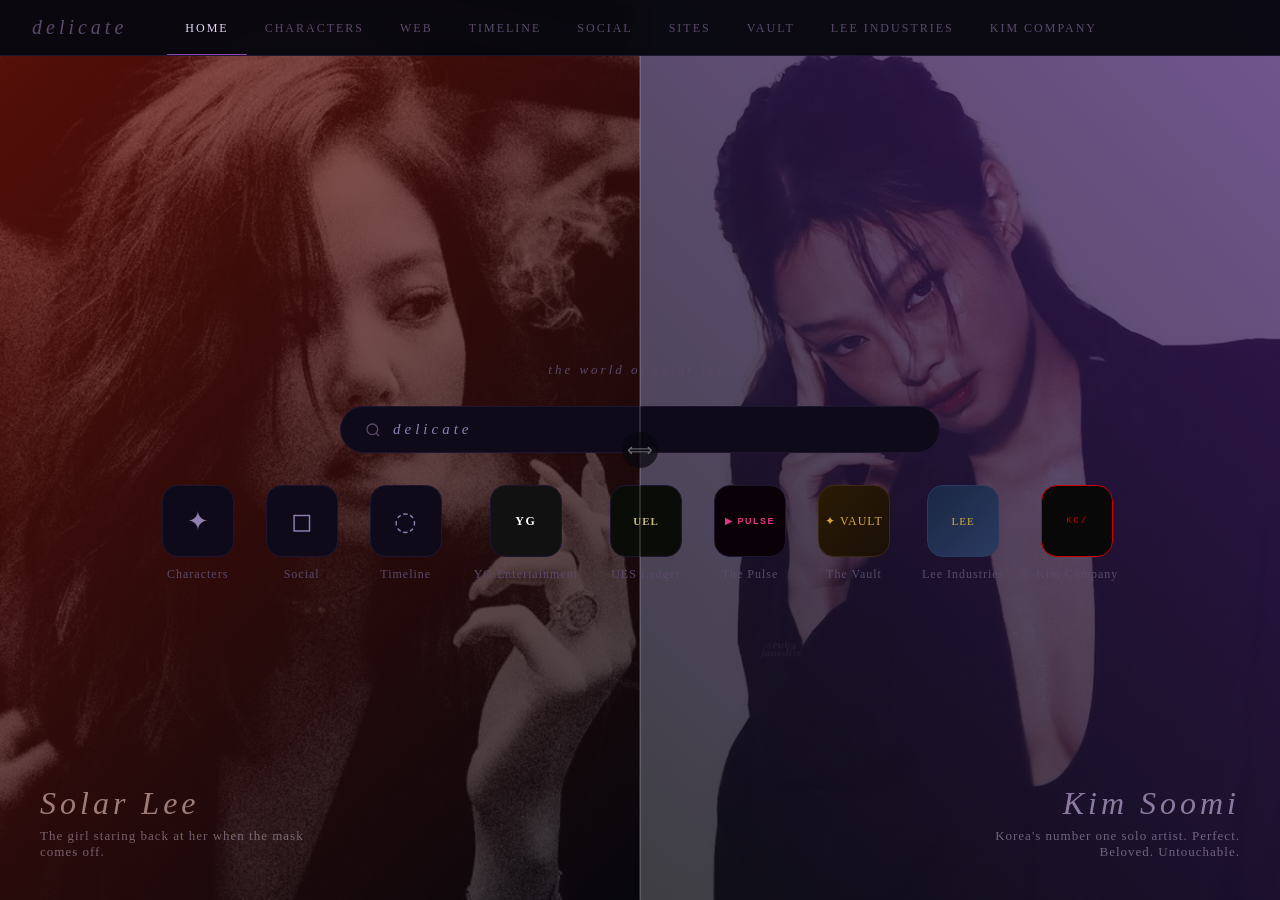
==== commit fa1a13a7: "fix image paths and add new site content Lowercased all image folder references in data.js and app.j" ====
--- a/index.html
+++ b/index.html
@@ -1,3192 +1,4133 @@
-﻿<!DOCTYPE html>
-<html lang="en">
-<head>
-  <meta charset="UTF-8">
-  <meta name="viewport" content="width=device-width, initial-scale=1.0">
-  <title>Delicate — An Interactive World</title>
-  <link rel="stylesheet" href="styles.css">
-</head>
-<body>
-
-  <!-- NAV -->
-  <nav id="nav">
-    <a class="logo" href="#" onclick="showSection('home');return false;">delicate</a>
-    <ul class="nav-links">
-      <li><a href="#" data-section="home">Home</a></li>
-      <li><a href="#" data-section="characters">Characters</a></li>
-      <li><a href="#" data-section="web">Web</a></li>
-      <li><a href="#" data-section="timeline">Timeline</a></li>
-      <li><a href="#" data-section="social">Social</a></li>
-      <li><a href="#" data-section="sites">Sites</a></li>
-
-      <li><a href="#" data-section="vault">Vault</a></li>
-      <li><a href="#" data-section="sites" data-site="lee">Lee Industries</a></li>
-      <li><a href="#" data-section="sites" data-site="kimco">Kim Company</a></li>
-    </ul>
-  </nav>
-
-  <!-- HOME -->
-  <section id="section-home" class="section">
-
-    <!-- Duality Hero -->
-    <div class="duality-hero">
-
-      <div class="duality-side solar-side">
-        <div class="bg-images"></div>
-        <div class="overlay"></div>
-        <div class="label">
-          <h2>Solar Lee</h2>
-          <p>The girl staring back at her when the mask comes off.</p>
-        </div>
-      </div>
-
-      <div class="duality-divider"></div>
-
-      <div class="duality-side soomi-side">
-        <div class="bg-images"></div>
-        <div class="overlay"></div>
-        <div class="label">
-          <h2>Kim Soomi</h2>
-          <p>Korea's number one solo artist. Perfect. Beloved. Untouchable.</p>
-        </div>
-      </div>
-
-    </div>
-
-    <!-- Home — browser style -->
-    <div class="browser-home">
-      <p class="browser-greeting">the world of solar lee.</p>
-      <div class="browser-search-bar">
-        <svg class="browser-search-icon" viewBox="0 0 24 24" fill="none" stroke="currentColor" stroke-width="2">
-          <circle cx="11" cy="11" r="8"/><line x1="21" y1="21" x2="16.65" y2="16.65"/>
-        </svg>
-        <span class="browser-search-text">delicate</span>
-      </div>
-      <div class="browser-shortcuts">
-        <button class="browser-shortcut" data-section="characters">
-          <div class="shortcut-icon-wrap">✦</div>
-          <div class="shortcut-label">Characters</div>
-        </button>
-        <button class="browser-shortcut" data-section="social">
-          <div class="shortcut-icon-wrap">◻</div>
-          <div class="shortcut-label">Social</div>
-        </button>
-        <button class="browser-shortcut" data-section="timeline">
-          <div class="shortcut-icon-wrap">◌</div>
-          <div class="shortcut-label">Timeline</div>
-        </button>
-        <button class="browser-shortcut" data-section="sites" data-site="yg">
-          <div class="shortcut-icon-wrap shortcut-icon-wrap--yg">YG</div>
-          <div class="shortcut-label">YG Entertainment</div>
-        </button>
-        <button class="browser-shortcut" data-section="sites" data-site="ledger">
-          <div class="shortcut-icon-wrap shortcut-icon-wrap--ledger">UEL</div>
-          <div class="shortcut-label">UES Ledger</div>
-        </button>
-        <button class="browser-shortcut" data-section="sites" data-site="pulse">
-          <div class="shortcut-icon-wrap shortcut-icon-wrap--pulse">▶ PULSE</div>
-          <div class="shortcut-label">The Pulse</div>
-        </button>
-        <button class="browser-shortcut" data-section="vault">
-          <div class="shortcut-icon-wrap shortcut-icon-wrap--vault">✦ VAULT</div>
-          <div class="shortcut-label">The Vault</div>
-        </button>
-        <button class="browser-shortcut" data-section="sites" data-site="lee">
-          <div class="shortcut-icon-wrap shortcut-icon-wrap--lee">LEE</div>
-          <div class="shortcut-label">Lee Industries</div>
-        </button>
-        <button class="browser-shortcut" data-section="sites" data-site="kimco">
-          <div class="shortcut-icon-wrap shortcut-icon-wrap--kimco">KC/</div>
-          <div class="shortcut-label">Kim Company</div>
-        </button>
-      </div>
-    </div>
-
-  </section>
-
-  <!-- SOCIAL -->
-  <section id="section-social" class="section">
-    <div class="social-app">
-
-      <!-- SIDEBAR -->
-      <aside class="social-sidebar">
-        <div class="social-sidebar-header">Delicagram</div>
-
-        <div class="s-item" onclick="loadSocialProfile('soomi')">
-          <img class="s-avatar" src="images/solars-instagram/soomipfp.jpg" onerror="this.style.background='#555'">
-          <span>kimsoomi_official</span>
-        </div>
-
-        <div class="s-item" onclick="loadSocialProfile('solar')">
-          <img class="s-avatar" src="images/delicate-gram/solarpfp.jpg" onerror="this.style.background='#555'">
-          <span>sollee__</span>
-        </div>
-
-        <div class="s-item" onclick="loadSocialProfile('jinhwan')">
-          <img class="s-avatar" src="images/delicate-gram/jinhwanpfp.jpg" onerror="this.style.background='#555'">
-          <span>jinan_94</span>
-        </div>
-
-        <div class="s-item" onclick="loadSocialProfile('jungkook')">
-          <img class="s-avatar" src="images/delicate-gram/jungkookpfp.jpg" onerror="this.style.background='#555'">
-          <span>jk_95</span>
-        </div>
-
-        <div class="s-item" onclick="loadSocialProfile('jinhwan_priv')">
-  <img class="s-avatar" src="images/delicate-gram/naniprivpfp.jpg" onerror="this.style.background='#555'">
-  <span>jinan__ 🔒</span>
-</div>
-
-<div class="s-item" onclick="loadSocialProfile('jungkook_priv')">
-  <img class="s-avatar" src="images/delicate-gram/jkprivpfp.jpg" onerror="this.style.background='#555'">
-  <span>jk__real 🔒</span>
-</div>
-
-<!-- Jimin -->
-<div class="s-item" onclick="loadSocialProfile('jimin')">
-  <img class="s-avatar" src="images/delicate-gram/jiminpfp.jpg" onerror="this.style.background='#555'">
-  <span>j.min_bts</span>
-</div>
-<div class="s-item" onclick="loadSocialProfile('jimin_priv')">
-  <img class="s-avatar" src="images/delicate-gram/jiminprivpfp.jpg" onerror="this.style.background='#555'">
-  <span>j.min__ 🔒</span>
-</div>
-
-<!-- Junhoe -->
-<div class="s-item" onclick="loadSocialProfile('junhoe')">
-  <img class="s-avatar" src="images/delicate-gram/junepfp.jpg" onerror="this.style.background='#555'">
-  <span>iKON_june</span>
-</div>
-<div class="s-item" onclick="loadSocialProfile('junhoe_priv')">
-  <img class="s-avatar" src="images/delicate-gram/junhoeprivpfp.jpg" onerror="this.style.background='#555'">
-  <span>june__ 🔒</span>
-</div>
-
-<!-- Lee siblings -->
-<div class="s-item" onclick="loadSocialProfile('jaehyun_lee')">
-  <img class="s-avatar" src="images/delicate-gram/jaepfp.jpg" onerror="this.style.background='#555'">
-  <span>jaehyunlee__</span>
-</div>
-<div class="s-item" onclick="loadSocialProfile('juyeon_lee')">
-  <img class="s-avatar" src="images/delicate-gram/juyeonpfp.jpg" onerror="this.style.background='#555'">
-  <span>juyeonlee__</span>
-</div>
-
-        <div class="s-item" onclick="loadSocialProfile('chanhee')">
-          <img class="s-avatar" src="images/delicate-gram/chanheepfp.jpg" onerror="this.style.background='#555'">
-          <span>chanhee</span>
-        </div>
-
-        <div class="s-item" onclick="loadSocialProfile('sunwoo')">
-          <img class="s-avatar" src="images/delicate-gram/sunwoopfp.jpg" onerror="this.style.background='#222'">
-          <span>ksw__</span>
-        </div>
-
-        <div class="s-item" onclick="loadSocialProfile('chaerin')">
-          <img class="s-avatar" src="images/delicate-gram/chaerinselfie.jpg" onerror="this.style.background='#555'">
-          <span>chaerin_lee</span>
-        </div>
-
-        <div class="s-item" onclick="loadSocialProfile('eric')">
-          <img class="s-avatar" src="images/delicate-gram/ericpfp.jpg" onerror="this.style.background='#555'">
-          <span>eric_sim</span>
-        </div>
-
-        <div class="s-item" onclick="loadSocialProfile('hyunjoon')">
-          <img class="s-avatar" src="images/delicate-gram/hyunjoonpfp.jpg" onerror="this.style.background='#555'">
-          <span>hyunjoon_k</span>
-        </div>
-
-      </aside>
-
-      <!-- FEED -->
-      <main class="social-feed" id="social-feed"></main>
-
-      <!-- POST MODAL -->
-      <div class="social-modal-bg" id="socialModalBg">
-        <span class="social-modal-close" id="socialModalClose">✕</span>
-        <div class="social-modal" id="socialModal">
-          <div class="social-modal-img"><img id="socialModalImg" src="" alt=""/></div>
-          <div class="social-modal-right">
-            <div class="social-modal-user">
-              <img id="socialModalPfp" src="" onerror="this.style.background='#333'"/>
-              <span id="socialModalUsername"></span>
-            </div>
-            <div class="social-modal-comments" id="socialModalComments"></div>
-            <div class="social-modal-bottom">
-              <div class="social-modal-likes" id="socialModalLikes"></div>
-              <div class="social-modal-date" id="socialModalDate"></div>
-            </div>
-          </div>
-        </div>
-      </div>
-
-    </div>
-  </section>
-
-  <!-- CHARACTERS -->
-  <section id="section-characters" class="section">
-    <div class="section-header">
-      <h2>Characters</h2>
-      <p>Click any bubble to open their full profile.</p>
-    </div>
-    <div class="inner"></div>
-  </section>
-
-  <!-- WEB -->
-  <section id="section-web" class="section">
-    <div class="section-header">
-      <h2>Connections</h2>
-      <p>Hover any node to highlight their connections. Click to see a full summary.</p>
-    </div>
-    <div class="inner">
-      <div class="web-legend" id="web-legend"></div>
-      <div class="web-svg-wrap">
-        <svg id="rel-web" viewBox="0 0 1200 820" preserveAspectRatio="xMidYMid meet"></svg>
-      </div>
-    </div>
-  </section>
-
-  <!-- SITES -->
-  <section id="section-sites" class="section">
-
-    <!-- Browser chrome -->
-    <div class="sites-chrome">
-      <button class="sites-home-btn" onclick="navigateSite(null)" title="Sites home">
-        <svg viewBox="0 0 24 24" fill="none" stroke="currentColor" stroke-width="2" width="15" height="15">
-          <path d="M3 9l9-7 9 7v11a2 2 0 0 1-2 2H5a2 2 0 0 1-2-2z"/>
-          <polyline points="9 22 9 12 15 12 15 22"/>
-        </svg>
-      </button>
-      <div class="sites-address-bar">
-        <span class="sites-lock">
-          <svg viewBox="0 0 24 24" fill="none" stroke="currentColor" stroke-width="2.5" width="11" height="11">
-            <rect x="3" y="11" width="18" height="11" rx="2"/><path d="M7 11V7a5 5 0 0 1 10 0v4"/>
-          </svg>
-        </span>
-        <span class="sites-url" id="sites-url">about:sites</span>
-      </div>
-    </div>
-
-    <!-- Sites new-tab home -->
-    <div class="sites-newtab" id="sites-newtab">
-      <p class="sites-newtab-label">Bookmarked</p>
-      <div class="sites-newtab-tiles">
-        <button class="sites-newtab-tile" onclick="navigateSite('yg')">
-          <div class="sites-newtab-icon">YG</div>
-          <div class="sites-newtab-name">YG Entertainment</div>
-        </button>
-        <button class="sites-newtab-tile" onclick="navigateSite('ledger')">
-          <div class="sites-newtab-icon sites-newtab-icon--ledger">UEL</div>
-          <div class="sites-newtab-name">UES Ledger</div>
-        </button>
-        <button class="sites-newtab-tile" onclick="navigateSite('pulse')">
-          <div class="sites-newtab-icon sites-newtab-icon--pulse">PULSE</div>
-          <div class="sites-newtab-name">The Pulse</div>
-        </button>
-        <button class="sites-newtab-tile" onclick="navigateSite('lee')">
-          <div class="sites-newtab-icon" style="background:linear-gradient(135deg,#1a2744,#2a3a60);color:#d4af37;font-family:'Georgia',serif;font-size:12px;">LEE</div>
-          <div class="sites-newtab-name">Lee Industries</div>
-        </button>
-        <button class="sites-newtab-tile" onclick="navigateSite('kimco')">
-          <div class="sites-newtab-icon" style="background:#080808;color:#cc0000;border:1px solid #cc0000;font-family:monospace;font-size:11px;">KC/</div>
-          <div class="sites-newtab-name">Kim Company</div>
-        </button>
-      </div>
-    </div>
-
-    <!-- YG Entertainment site frame -->
-    <div class="site-frame hidden" id="site-frame-yg">
-      <div class="yg-site">
-
-        <!-- YG header -->
-        <header class="yg-header">
-          <div class="yg-logo-wrap">
-            <span class="yg-logo">YG</span>
-            <span class="yg-logo-sub">ENTERTAINMENT</span>
-          </div>
-          <nav class="yg-nav-links">
-            <a>Home</a>
-            <a>Artists</a>
-            <a>Music</a>
-            <a>News</a>
-            <a>Audition</a>
-          </nav>
-        </header>
-
-        <!-- Hero — Kim Soomi -->
-        <div class="yg-hero">
-          <div class="yg-hero-content">
-            <div class="yg-hero-eyebrow">FEATURED ARTIST</div>
-            <h1 class="yg-hero-name">KIM SOOMI</h1>
-            <p class="yg-hero-sub">Korea's #1 Solo Artist &nbsp;·&nbsp; 5× Daesang Winner</p>
-            <button class="yg-hero-btn" onclick="showSection('social');loadSocialProfile('soomi')">View Profile ↗</button>
-          </div>
-          <div class="yg-hero-img-wrap">
-            <img class="yg-hero-img" src="images/solars-instagram/soomi-onstage.jpg" alt="Kim Soomi"
-                 onerror="this.parentElement.style.background='linear-gradient(135deg,#1a1a1a,#0d0d0d)'">
-          </div>
-        </div>
-
-        <!-- Artists -->
-        <section class="yg-section yg-artists-section">
-          <h2 class="yg-section-title">ARTISTS</h2>
-          <div class="yg-artist-grid">
-
-            <!-- BLACKPINK -->
-            <div class="yg-card yg-card--group">
-              <div class="yg-card-visual yg-card-visual--bp">
-                <span>JENNIE</span><span>LISA</span><span>JISOO</span><span>ROSÉ</span>
-              </div>
-              <div class="yg-card-info">
-                <div class="yg-card-name">BLACKPINK</div>
-                <div class="yg-card-meta">GROUP · 4 MEMBERS</div>
-              </div>
-            </div>
-
-            <!-- KIM SOOMI -->
-            <div class="yg-card yg-card--featured">
-              <div class="yg-card-visual yg-card-visual--photo">
-                <img src="images/solars-instagram/soomi-painisbeauty.jpg" alt="Kim Soomi"
-                     onerror="this.src='images/solars-instagram/soomipfp.jpg'">
-              </div>
-              <div class="yg-card-info">
-                <div class="yg-card-name">KIM SOOMI</div>
-                <div class="yg-card-meta">SOLO ARTIST</div>
-                <div class="yg-card-note">Pain Is Beauty — 2021</div>
-              </div>
-            </div>
-
-            <!-- iKON -->
-            <div class="yg-card yg-card--group">
-              <div class="yg-card-visual yg-card-visual--ikon">
-                <img src="images/delicate-gram/hanbinpfp.jpg"  title="B.I"       onerror="this.remove()">
-                <img src="images/delicate-gram/bobbypfp.jpg"   title="Bobby"     onerror="this.remove()">
-                <img src="images/delicate-gram/jinhwanpfp.jpg" title="Jinhwan"   onerror="this.remove()">
-                <img src="images/delicate-gram/yunpfp.jpg"     title="Yunhyeong" onerror="this.remove()">
-                <img src="images/delicate-gram/junepfp.jpg"    title="June"      onerror="this.remove()">
-                <img src="images/delicate-gram/donghyukpfp.jpg"title="Donghyuk"  onerror="this.remove()">
-                <img src="images/delicate-gram/chanwoopfp.jpg" title="Chanwoo"   onerror="this.remove()">
-              </div>
-              <div class="yg-card-info">
-                <div class="yg-card-name">iKON</div>
-                <div class="yg-card-meta">GROUP · 7 MEMBERS</div>
-              </div>
-            </div>
-
-            <!-- TREASURE -->
-            <div class="yg-card yg-card--teaser">
-              <div class="yg-card-visual yg-card-visual--teaser">
-                <span class="yg-teaser-mark">?</span>
-              </div>
-              <div class="yg-card-info">
-                <div class="yg-teaser-tag">COMING SOON</div>
-                <div class="yg-card-name">TREASURE</div>
-                <div class="yg-card-meta">YG TRAINEE PROJECT</div>
-                <div class="yg-card-note">The next generation. Watch this space.</div>
-              </div>
-            </div>
-
-          </div>
-        </section>
-
-        <!-- News -->
-        <section class="yg-section yg-news-section">
-          <h2 class="yg-section-title">LATEST NEWS</h2>
-          <div class="yg-news-list">
-            <div class="yg-news-item">
-              <span class="yg-news-date">2021.11.05</span>
-              <span class="yg-news-title">Kim Soomi announces 2022 world tour — Seoul, New York, London, Tokyo</span>
-            </div>
-            <div class="yg-news-item">
-              <span class="yg-news-date">2021.10.18</span>
-              <span class="yg-news-title">Pain Is Beauty tops 12 countries on streaming charts</span>
-            </div>
-            <div class="yg-news-item">
-              <span class="yg-news-date">2021.09.04</span>
-              <span class="yg-news-title">iKON drops new digital single — available now on all platforms</span>
-            </div>
-            <div class="yg-news-item">
-              <span class="yg-news-date">2021.08.12</span>
-              <span class="yg-news-title">BLACKPINK's Lisa debut solo: #1 in 53 countries</span>
-            </div>
-            <div class="yg-news-item">
-              <span class="yg-news-date">2021.06.01</span>
-              <span class="yg-news-title">YG Entertainment announces new trainee project: TREASURE is coming</span>
-            </div>
-          </div>
-        </section>
-
-        <!-- Footer -->
-        <footer class="yg-footer">
-          <div class="yg-footer-logo">YG ENTERTAINMENT</div>
-          <p class="yg-footer-copy">© 2021 YG Entertainment Inc. All rights reserved.</p>
-          <p class="yg-footer-addr">YG Family Building, 322 Seogyo-dong, Mapo-gu, Seoul, Republic of Korea</p>
-          <p style="margin-top:14px;font-size:9px;color:#2a2a2a;font-family:var(--mono);letter-spacing:1px;">
-            <a href="#" onclick="openYGPortal();return false;" style="color:#2a2a2a;text-decoration:none;" onmouseover="this.style.color='#555'" onmouseout="this.style.color='#2a2a2a'">Internal Artist Management Portal →</a>
-          </p>
-        </footer>
-
-        <!-- YG Internal Portal -->
-        <div class="yg-portal hidden" id="yg-portal">
-          <div class="yg-portal-header">
-            <div style="font-size:9px;letter-spacing:3px;color:#555;font-family:var(--mono);margin-bottom:6px;">YG ENTERTAINMENT — RESTRICTED INTERNAL SYSTEM</div>
-            <div style="font-size:18px;font-weight:700;color:#fff;letter-spacing:1px;">Artist Management Portal</div>
-          </div>
-          <!-- Lock state -->
-          <div class="yg-portal-lock" id="yg-portal-lock">
-            <div style="font-size:10px;color:#444;font-family:var(--mono);letter-spacing:2px;margin-bottom:12px;">EMPLOYEE ACCESS ONLY</div>
-            <div style="display:flex;gap:10px;align-items:center;">
-              <input type="password" id="yg-portal-input" placeholder="Enter access code..." maxlength="20"
-                style="background:#0d0d0d;border:1px solid #222;color:#888;padding:9px 14px;font-family:var(--mono);font-size:12px;outline:none;width:220px;letter-spacing:2px;"
-                onkeydown="if(event.key==='Enter') unlockYGPortal()">
-              <button onclick="unlockYGPortal()" style="background:#111;border:1px solid #333;color:#888;padding:9px 18px;font-family:var(--mono);font-size:10px;letter-spacing:2px;cursor:pointer;">ACCESS</button>
-            </div>
-            <div id="yg-portal-error" style="font-size:9px;color:#cc0000;font-family:var(--mono);margin-top:8px;letter-spacing:1px;min-height:14px;"></div>
-          </div>
-          <!-- Unlocked content -->
-          <div class="yg-portal-content hidden" id="yg-portal-content">
-            <div style="font-size:8px;color:#333;font-family:var(--mono);letter-spacing:2px;margin-bottom:20px;">SESSION ACTIVE &nbsp;·&nbsp; USER: MANAGEMENT_01 &nbsp;·&nbsp; CLEARANCE: LEVEL 2</div>
-            <!-- Health log entry -->
-            <div class="yg-health-log">
-              <div class="yg-health-log-header">
-                <div style="font-size:9px;letter-spacing:2px;color:#555;font-family:var(--mono);margin-bottom:6px;">YG ENTERTAINMENT / ARTIST WELLNESS RECORD / INTERNAL USE ONLY</div>
-                <div style="font-size:16px;font-weight:700;color:#ccc;">Artist Health &amp; Status Log</div>
-              </div>
-              <div class="yg-health-log-entry">
-                <div class="yg-health-log-meta">
-                  <div><span class="yg-log-label">ARTIST</span> Kim Soomi &nbsp;·&nbsp; Solo / YG</div>
-                  <div><span class="yg-log-label">DATE</span> November 2021</div>
-                  <div><span class="yg-log-label">ENTRY TYPE</span> Wellness Assessment</div>
-                </div>
-                <div class="yg-health-log-rule"></div>
-                <div class="yg-log-field">
-                  <div class="yg-log-field-label">Official Diagnosis</div>
-                  <div class="yg-log-field-value">Acute Exhaustion / Vitamin Deficiency</div>
-                </div>
-                <div class="yg-log-field">
-                  <div class="yg-log-field-label">Recommendation</div>
-                  <div class="yg-log-field-value">48-hour bed rest. Light activity only. No high-intensity rehearsal.</div>
-                </div>
-                <div class="yg-log-field">
-                  <div class="yg-log-field-label">Current Status</div>
-                  <div class="yg-log-field-value" style="color:#4caf7d;font-weight:600;">✓ FIT FOR PROMOTIONAL SCHEDULE — "Pain is Beauty" cycle cleared to proceed.</div>
-                </div>
-                <div class="yg-health-log-rule"></div>
-                <div class="yg-log-signature-row">
-                  <div>
-                    <div class="yg-log-field-label">Attending Physician</div>
-                    <button class="yg-log-signature" id="yg-sig-btn" onclick="showYGPaymentRecord()">Dr. Park Jiyoon &nbsp;·&nbsp; <span style="text-decoration:underline;text-underline-offset:3px;">View Signature</span></button>
-                  </div>
-                  <div>
-                    <div class="yg-log-field-label">Authorized By</div>
-                    <div class="yg-log-field-value">YG Management — Artist Relations</div>
-                  </div>
-                </div>
-                <!-- Payment record reveal -->
-                <div class="yg-payment-record hidden" id="yg-payment-record">
-                  <div class="yg-payment-header">
-                    <span style="color:#cc0000;font-family:var(--mono);font-size:9px;letter-spacing:2px;">⚑ ANOMALY DETECTED — BILLING RECORD</span>
-                  </div>
-                  <div style="font-size:11px;color:#555;font-family:var(--mono);line-height:2.0;">
-                    <div><span class="yg-log-label">PAYMENT SOURCE</span> <span style="color:#888;">SW/K PRIVATE FUND [NON-YG]</span></div>
-                    <div><span class="yg-log-label">AMOUNT</span> ₩4,800,000 (approx. $4,100 USD)</div>
-                    <div><span class="yg-log-label">MEMO</span> "Consultation fee — discreet. Do not log under artist account."</div>
-                    <div><span class="yg-log-label">AUTHORIZED BY</span> <span style="color:#cc0000;">Sunwoo Kim (External) — NOT a YG employee</span></div>
-                    <div><span class="yg-log-label">PURPOSE (inferred)</span> Replacement of S-Labs toxicology record with sanitized wellness assessment. Ensures no flag is sent to Lee Industries Corporate Security or artist's legal guardian.</div>
-                  </div>
-                  <div style="font-size:9px;color:#2a2a2a;font-family:var(--mono);margin-top:12px;letter-spacing:1px;">This record was not filed by YG management. Origin: external access, 03:41 AM, Nov 8 2021. This log entry was flagged by the system and quarantined. It has not been reviewed by YG legal.</div>
-                </div>
-              </div>
-            </div>
-          </div>
-        </div>
-
-      </div>
-    </div>
-
-    <!-- Upper East Side Ledger -->
-    <div class="site-frame hidden" id="site-frame-ledger">
-      <div class="ledger-site">
-
-        <!-- Masthead -->
-        <div class="ledger-masthead">
-          <div class="ledger-masthead-rule"></div>
-          <div class="ledger-masthead-name">The Upper East Side Ledger</div>
-          <div class="ledger-masthead-tagline">Business &nbsp;·&nbsp; Finance &nbsp;·&nbsp; Society &nbsp;·&nbsp; The Castle</div>
-          <div class="ledger-masthead-date">Est. 1987 &nbsp;·&nbsp; New York, NY</div>
-          <div class="ledger-masthead-rule" style="margin-top:18px;margin-bottom:0"></div>
-        </div>
-
-        <!-- Nav -->
-        <nav class="ledger-nav">
-          <a>Business</a>
-          <a>Markets</a>
-          <a>Society</a>
-          <a>Obituaries</a>
-          <a>Archive</a>
-        </nav>
-
-        <!-- Featured story -->
-        <div class="ledger-featured">
-          <div class="ledger-featured-label">Top Story</div>
-          <h2 class="ledger-featured-headline">Lee Industries Reports Record Third-Quarter Earnings, Outpaces Analyst Projections by 18%</h2>
-          <div class="ledger-featured-meta">SEPTEMBER 14, 2021 &nbsp;·&nbsp; MARKETS &nbsp;·&nbsp; By the Ledger Staff</div>
-          <p class="ledger-featured-excerpt">Lee Industries posted record third-quarter earnings Thursday, reporting a net profit of $487 million on revenues of $1.8 billion — a figure that surpassed the median analyst projection by 18% and sent shares of the Manhattan-based conglomerate climbing 9.4% in after-hours trading.</p>
-          <div class="ledger-featured-body">
-            <p>Chief Executive Jaesang Lee, who has led the company for over two decades, attributed the performance to a combination of strategic real estate acquisitions in the mid-Atlantic corridor and a restructured financial services division that has quietly outperformed the broader sector for the past three quarters.</p>
-            <p>"We have been deliberate," Lee told investors on a Thursday earnings call. "Patient, where others were hasty. This quarter reflects years of disciplined positioning."</p>
-            <p>The results represent Lee Industries' strongest quarterly performance since its record fiscal year of 2017, and arrive amid renewed speculation — which company spokespersons have consistently declined to address — regarding the long-term succession plan for the company's leadership. Jaesang Lee's eldest son, Jaehyun Lee, remains the subject of considerable investor interest as a potential future chief executive, though he has made no public comment regarding any plans to assume his father's role.</p>
-            <p>Lee Industries shares closed the following session at $214.37, up from a pre-earnings position of $195.80.</p>
-          </div>
-        </div>
-
-        <!-- Archive feed -->
-        <div class="ledger-archive">
-          <div class="ledger-archive-label">Archive</div>
-
-          <!-- Article dec21 — Incheon / Kim Sihyuk death -->
-          <article class="ledger-article" id="la-dec21">
-            <div class="ledger-art-meta">
-              <span class="ledger-art-date">DECEMBER 15, 2021</span>
-              <span class="ledger-art-section ledger-art-section--breaking">BREAKING</span>
-            </div>
-            <h3 class="ledger-art-headline" onclick="toggleLedgerArticle('la-dec21')">Tragedy in Incheon: U.S. National and CEO of Kim Company Found Dead in South Korean Warehouse</h3>
-            <p class="ledger-art-byline">By Helena Marsh & Staff, International Reporting from the Ledger's Seoul Correspondent</p>
-            <p class="ledger-art-excerpt">Kim Sihyuk, 56, chief executive of Kim Company and one of the Upper East Side's most prominent business figures, was found dead Monday at a warehouse facility on the outskirts of Incheon, South Korea, in what Korean authorities are describing as an active criminal investigation. He had traveled to South Korea approximately two weeks prior.</p>
-            <div class="ledger-art-body ledger-hidden">
-              <p>Interpol confirmed Tuesday evening that it has opened a formal inquiry in coordination with the Korean National Police Agency. Multiple individuals associated with Kim Sihyuk's inner circle are currently being sought for questioning. A young man identified by Korean authorities as Kim Sihyuk's son — who holds dual U.S.-Korean citizenship and is understood to have accompanied his father on the trip to South Korea — has not been located. His whereabouts remain unknown. Interpol has issued a Red Notice in connection with his questioning.</p>
-              <p>The discovery was made early Monday morning by workers at an industrial facility near the port of Incheon. South Korean authorities confirmed that Kim Sihyuk was among multiple individuals found deceased at the scene. A preliminary statement from the Korean National Police Agency describes the incident as involving "a significant number of casualties" and notes that the investigation is international in scope. No official cause of death has been released.</p>
-              <p>Kim Company, which remains privately held and headquartered in Manhattan, had not issued a statement as of this edition's press time. Multiple phone lines at the company's offices went unanswered Tuesday morning. The company's registered communications office did not respond to messages left over a period of twelve hours.</p>
-              <p>The Upper East Side Castle community — which has been home to the Kim family for over two decades — received word of Sihyuk's death Tuesday through sources in the Korean business press. Representatives from Lee Industries, Moon Corporation, Bae Inc., and the Choi Group all declined to comment. The reaction among those who would speak was described by multiple sources as stunned silence.</p>
-              <p>Whether Kim Company can survive the death of its sole principal without a clear, named successor is a question for which there is no immediate answer. The company's founder leaves behind a $2.4 billion acquisition portfolio, active litigation in the Southern District of New York, and a son who is currently the subject of an international police inquiry. As of Tuesday night, no attorney has appeared publicly on behalf of the Kim family.</p>
-              <p>This is, by any measure, the most consequential development to touch the Castle in living memory. The Ledger will continue to report on this story as information becomes available.</p>
-            </div>
-            <button class="ledger-art-toggle" onclick="toggleLedgerArticle('la-dec21')">Read More ↓</button>
-          </article>
-
-          <!-- Article nov21 — Jaehyun named heir -->
-          <article class="ledger-article" id="la-nov21">
-            <div class="ledger-art-meta">
-              <span class="ledger-art-date">NOVEMBER 18, 2021</span>
-              <span class="ledger-art-section ledger-art-section--business">BUSINESS</span>
-            </div>
-            <h3 class="ledger-art-headline" onclick="toggleLedgerArticle('la-nov21')">Lee Industries Names Jaehyun Lee Heir Apparent as Eldest Daughter's Relocation to South Korea Confirmed Permanent</h3>
-            <p class="ledger-art-byline">By Helena Marsh, Senior Correspondent</p>
-            <p class="ledger-art-excerpt">Eight years after Lee Industries attributed Solar Lee's departure to a temporary "educational sabbatical," the company's board has confirmed what market watchers long suspected — the eldest Lee daughter is not returning. Jaehyun Lee, eldest son and Solar's older brother by one year, has been formally named as successor.</p>
-            <div class="ledger-art-body ledger-hidden">
-              <p>The confirmation comes as part of a broader governance review that Lee Industries undertook following its record third-quarter performance. A spokesperson for the company confirmed that Jaehyun Lee, 27, has been appointed to the board as Vice Chairman — a position widely understood within the industry as a preparatory succession role. He is expected to assume formal executive duties beginning in early 2022.</p>
-              <p>Jaehyun Lee has operated largely out of public view, despite persistent investor speculation about his role within the family company. Sources close to Lee Industries describe him as exceptionally capable — "quietly formidable" in the words of one longtime associate — with a command of the company's internal operations that belies his low public profile and young age.</p>
-              <p>The announcement effectively closes the decade-long question of Solar Lee's potential return to the family company. The eldest daughter, who departed New York in 2013 under the auspices of an academic sabbatical, has since established herself as a prominent recording artist in South Korea under the stage name Kim Soomi, signed to YG Entertainment. She has not returned to any capacity with Lee Industries, and sources confirm the company does not expect her to.</p>
-              <p>Jaesang Lee, in a statement accompanying the board announcement, said only: "Jaehyun has been ready for this. He has always been ready."</p>
-              <p>Lee Industries shares rose 3.2% in the session following the announcement — a signal, analysts noted, that investors are relieved to have the succession question resolved after years of silence. "The market hated the uncertainty more than the outcome," said one financial observer. "Now there's a name."</p>
-            </div>
-            <button class="ledger-art-toggle" onclick="toggleLedgerArticle('la-nov21')">Read More ↓</button>
-          </article>
-
-          <!-- Article 2 -->
-          <article class="ledger-article" id="la-2">
-            <div class="ledger-art-meta">
-              <span class="ledger-art-date">AUGUST 3, 2020</span>
-              <span class="ledger-art-section ledger-art-section--breaking">BREAKING</span>
-            </div>
-            <h3 class="ledger-art-headline" onclick="toggleLedgerArticle('la-2')">Moon Corporation Files Injunction Against Kim Company Following Alleged Hostile Acquisition Attempt</h3>
-            <p class="ledger-art-byline">By the Ledger Staff</p>
-            <p class="ledger-art-excerpt">Moon Corporation filed an emergency injunction Thursday alleging Kim Company engaged in an "unlawful and bad-faith effort" to acquire controlling interest through a network of undisclosed shell entities over an eighteen-month period.</p>
-            <div class="ledger-art-body ledger-hidden">
-              <p>Moon Corporation, the New York-based conglomerate led by Chairman Robert Moon, filed an emergency injunction against Kim Company in the Southern District of New York Thursday, alleging that Kim Company engaged in an "unlawful and bad-faith effort to accumulate controlling interest" in Moon Corporation's parent holding entity through a series of undisclosed open-market purchases.</p>
-              <p>The filing alleges that Kim Company — led by CEO Kim Sihyuk — systematically acquired Moon Corporation shares through a network of shell entities over an eighteen-month period, concealing beneficial ownership in what Moon Corporation's legal team describes as a deliberate effort to circumvent securities disclosure requirements.</p>
-              <p>"Kim Company conducted a sustained, covert campaign to seize control of our company by circumventing every protection shareholders rely upon," said Moon Corporation's general counsel in a statement released Thursday morning. "This is not a business dispute. It is an attack."</p>
-              <p>Kim Company denied the allegations in a brief statement, calling the injunction "entirely without merit" and adding that the company "looks forward to addressing the matter before the appropriate authority." The Securities and Exchange Commission confirmed it has opened a preliminary inquiry into the matter. Kim Sihyuk has not commented publicly. The case is expected to proceed to a hearing within sixty days.</p>
-            </div>
-            <button class="ledger-art-toggle" onclick="toggleLedgerArticle('la-2')">Read More ↓</button>
-          </article>
-
-          <!-- Article jan20b — Lee Industries response to Solar reveal -->
-          <article class="ledger-article" id="la-jan20b">
-            <div class="ledger-art-meta">
-              <span class="ledger-art-date">JANUARY 15, 2020</span>
-              <span class="ledger-art-section ledger-art-section--business">BUSINESS</span>
-            </div>
-            <h3 class="ledger-art-headline" onclick="toggleLedgerArticle('la-jan20b')">Lee Industries Issues Statement on Eldest Daughter Following KCON New York Appearance</h3>
-            <p class="ledger-art-byline">By the Ledger Staff</p>
-            <p class="ledger-art-excerpt">In the ten days since Solar Lee's appearance at KCON New York drew significant media attention, Lee Industries maintained near-total silence — until Thursday, when the company issued a brief formal statement that answered almost nothing.</p>
-            <div class="ledger-art-body ledger-hidden">
-              <p>The statement, released through Lee Industries' communications office, reads in its entirety: "Solar Lee is the eldest daughter of Lee Industries CEO Jaesang Lee. Ms. Lee is currently pursuing a personal career path and is not affiliated with Lee Industries in any operational capacity. The company remains committed to its current leadership structure. Mr. Lee has no further comment on personal family matters."</p>
-              <p>The statement does not acknowledge the discrepancy between the company's 2013 characterization of Solar's departure as an "educational sabbatical" and what observers now understand to be a permanent relocation and career change. It does not name Kim Soomi, the stage name under which Solar Lee has performed as a signed artist under YG Entertainment for the past several years. It does not address the succession question now facing the company's investors.</p>
-              <p>Lee Industries shares slipped 1.8% in trading following the statement's release before recovering slightly by close.</p>
-              <p>Jaesang Lee did not appear at Thursday's investor call — a meeting from which he was absent for the first time in eleven years. Jaehyun Lee, Solar's older brother and the eldest Lee son, represented the family in a brief appearance at the company's midtown offices on Thursday afternoon, declining to answer questions from reporters gathered outside.</p>
-              <p>One analyst put it plainly: "The statement tells us the company has accepted that she isn't coming back. That is the only new information here."</p>
-            </div>
-            <button class="ledger-art-toggle" onclick="toggleLedgerArticle('la-jan20b')">Read More ↓</button>
-          </article>
-
-          <!-- Article jan20a — KCON sighting, Solar Lee revealed as Kim Soomi -->
-          <article class="ledger-article" id="la-jan20a">
-            <div class="ledger-art-meta">
-              <span class="ledger-art-date">JANUARY 7, 2020</span>
-              <span class="ledger-art-section ledger-art-section--society">SOCIETY</span>
-            </div>
-            <h3 class="ledger-art-headline" onclick="toggleLedgerArticle('la-jan20a')">Seven Years Later: The Castle's Missing Heiress Resurfaces in New York — As a K-Pop Star</h3>
-            <p class="ledger-art-byline">By Helena Marsh, Senior Correspondent</p>
-            <div class="ledger-art-photo-lead">
-              <img src="images/upper-east-side-ledger/solar-sighting-kcon2020-inny.jpg" alt="Solar Lee photographed in New York, KCON 2020" onerror="this.parentElement.style.display='none'">
-              <p class="ledger-art-photo-caption">Solar Lee photographed in New York, January 5, 2020, attending KCON at Madison Square Garden. Identified by the Ledger. — Photo source: event attendee</p>
-            </div>
-            <p class="ledger-art-excerpt">Solar Lee — the eldest daughter of Lee Industries CEO Jaesang Lee, whose 2013 departure was attributed by the company to an "educational sabbatical" — appeared Sunday night at Madison Square Garden. She took the stage before a sold-out crowd as Kim Soomi, Korea's top-charting solo recording artist. Lee Industries has not responded to requests for comment.</p>
-            <div class="ledger-art-body ledger-hidden">
-              <p>The revelation carries particular weight in Upper East Side business circles, where the question of Solar Lee's whereabouts — and Lee Industries' succession plans — has remained a quiet subject of investor speculation for seven years. Sources close to the company have declined to comment. Jaesang Lee did not respond to messages sent through the company's communications office as of Tuesday press time.</p>
-              <p>A source present at Sunday's event confirmed that Solar Lee arrived at Madison Square Garden on the evening of January 5, attending portions of the concert as a spectator before performing. She was seen in the audience during performances by BTS and iKON — two of South Korea's most prominent idol groups — before taking the stage herself as the headlining solo act.</p>
-              <div class="ledger-art-photo-grid">
-                <img src="images/upper-east-side-ledger/solar-sighting-incrowd-kcon2020.jpg" alt="Solar Lee in the crowd at KCON NY" onerror="this.parentElement.style.display='none'">
-                <img src="images/upper-east-side-ledger/solar-as-soomi-onstage-kcon2020.jpg" alt="Kim Soomi performing on stage at KCON NY" onerror="this.parentElement.style.display='none'">
-              </div>
-              <p class="ledger-art-photo-caption">Left: Solar Lee among the audience during Sunday's event. Right: Solar Lee performing under her stage name Kim Soomi at Madison Square Garden, January 5, 2020.</p>
-              <p>Kim Soomi — the name under which she has built her career in South Korea — is a signed recording artist under YG Entertainment, one of Korea's largest talent agencies. She has charted in South Korea's top ten for three consecutive years, has sold out arenas across Asia, and has won multiple Daesang awards, the Korean music industry's highest honor. She is, by any measure, one of the country's most successful solo artists.</p>
-              <p>She is also, by birth certificate, Solar Lee — the girl who grew up inside the Castle, the daughter whose name was printed beside her father's in every Lee Industries investor prospectus from 2008 through 2013.</p>
-              <div class="ledger-art-photo">
-                <img src="images/upper-east-side-ledger/solar-professionalshot-assoomi.jpg" alt="Kim Soomi, professional photo" onerror="this.parentElement.style.display='none'">
-                <p class="ledger-art-photo-caption">Kim Soomi, YG Entertainment recording artist. Birth name: Solar Lee, eldest daughter of Lee Industries CEO Jaesang Lee.</p>
-              </div>
-              <p>Whether Jaesang Lee had any knowledge that Sunday's event would bring his eldest daughter back to the Upper East Side's doorstep — performing, of all places, at Madison Square Garden — is unknown. Several sources in the Castle community confirmed they attended the show. "Nobody said anything to each other," one said. "But everyone knew. You could feel it in the room."</p>
-            </div>
-            <button class="ledger-art-toggle" onclick="toggleLedgerArticle('la-jan20a')">Read More ↓</button>
-          </article>
-
-          <!-- Article 3 -->
-          <article class="ledger-article" id="la-3">
-            <div class="ledger-art-meta">
-              <span class="ledger-art-date">NOVEMBER 22, 2019</span>
-              <span class="ledger-art-section ledger-art-section--business">BUSINESS</span>
-            </div>
-            <h3 class="ledger-art-headline" onclick="toggleLedgerArticle('la-3')">Kim Company Acquires Landmark Financial Partners in $2.4 Billion All-Cash Deal</h3>
-            <p class="ledger-art-byline">By the Ledger Staff</p>
-            <p class="ledger-art-excerpt">Kim Sihyuk confirmed Thursday that his firm has completed the acquisition of Landmark Financial Partners in an all-cash transaction of approximately $2.4 billion — Kim Company's largest single acquisition to date and a decisive push into institutional finance.</p>
-            <div class="ledger-art-body ledger-hidden">
-              <p>Kim Sihyuk, chief executive of Kim Company, confirmed Thursday that his firm has completed the acquisition of Landmark Financial Partners, a mid-tier Manhattan investment firm, in an all-cash transaction valued at approximately $2.4 billion.</p>
-              <p>The deal represents Kim Company's largest single acquisition in its history and signals an aggressive push by the firm into institutional finance — a sector it has historically observed from the periphery. Landmark Financial Partners managed approximately $14 billion in client assets at the time of acquisition.</p>
-              <p>"Kim Company has always moved at its own pace," Sihyuk told a small group of investors following the announcement. "We identified an opportunity. We moved."</p>
-              <p>Kim Company's offer is reported to have outbid at least three competing proposals, including one from a consortium backed by Lee Industries. Shares of Lee Industries dipped 2.1% on Thursday following confirmation of Kim Company's successful bid. The acquisition is Kim Company's seventh major purchase in six years.</p>
-            </div>
-            <button class="ledger-art-toggle" onclick="toggleLedgerArticle('la-3')">Read More ↓</button>
-          </article>
-
-          <!-- Article 4 -->
-          <article class="ledger-article" id="la-4">
-            <div class="ledger-art-meta">
-              <span class="ledger-art-date">JANUARY 18, 2019</span>
-              <span class="ledger-art-section ledger-art-section--society">SOCIETY</span>
-            </div>
-            <h3 class="ledger-art-headline" onclick="toggleLedgerArticle('la-4')">Castle's Annual Winter Gala Raises $6.2 Million for Youth Education Initiative</h3>
-            <p class="ledger-art-byline">By the Ledger Staff</p>
-            <p class="ledger-art-excerpt">The Upper East Side's founding families gathered Friday evening for the annual winter gala, raising a combined $6.2 million for the Ji Foundation for Youth Education — the most successful iteration of the event in its sixteen-year history.</p>
-            <div class="ledger-art-body ledger-hidden">
-              <p>The gala, held as always at the Grand Meridian's private ballroom, drew representatives from Lee Industries, Moon Corporation, Bae Inc., the Choi Group, and the Kim family — notably the first time in recent memory that Kim Company's principal attendance has been confirmed following years of deliberately minimal participation.</p>
-              <p>All proceeds benefit the Ji Foundation, established in 2003 by Dohyun Ji — the late Vice President of Lee Industries — to support underprivileged students across the greater New York metropolitan area. The foundation has distributed more than $44 million in educational grants since its founding. Changmin Ji, Dohyun Ji's son, has assumed an active role on the foundation's board in recent years.</p>
-              <p>"My father believed the purpose of having was to give," Changmin Ji said during the evening's brief remarks. "This room understands that better than most."</p>
-              <p>Jaesang Lee, who chairs the gala's organizing committee, described the evening as a reaffirmation of the Castle's shared commitments. He offered no remarks regarding the current state of the Lee–Kim business relationship.</p>
-            </div>
-            <button class="ledger-art-toggle" onclick="toggleLedgerArticle('la-4')">Read More ↓</button>
-          </article>
-
-          <!-- Article 5 -->
-          <article class="ledger-article" id="la-5">
-            <div class="ledger-art-meta">
-              <span class="ledger-art-date">JUNE 30, 2018</span>
-              <span class="ledger-art-section ledger-art-section--business">BUSINESS</span>
-            </div>
-            <h3 class="ledger-art-headline" onclick="toggleLedgerArticle('la-5')">Lee Industries vs. Kim Company: The Feud Reshaping New York's Corporate Landscape</h3>
-            <p class="ledger-art-byline">By Helena Marsh, Senior Correspondent</p>
-            <p class="ledger-art-excerpt">In the autumn of 2005, Jaesang Lee and Kim Sihyuk stood together at the Grand Meridian and shook hands in front of every family that mattered on the Upper East Side. By the following November, the partnership was over. Twelve years later, the feud has never been more quietly ruthless.</p>
-            <div class="ledger-art-body ledger-hidden">
-              <p>The alliance they announced in 2005 was supposed to be the story of a generation — two of New York's most formidable corporate powers, aligned at last. It lasted fewer than twelve months. A VP was dead. The dissolution statement contained twenty-three words.</p>
-              <p>Twelve years have passed. The feud between Lee Industries and Kim Company has matured — from the dramatic and public to the quiet and surgical. Kim Company has made two attempts in the past decade to absorb Lee Industries-adjacent firms through undisclosed acquisition vehicles. Lee Industries has won three contracts that sources confirm Kim Company was actively pursuing. Each victory, each defeat, lands without comment from either principal.</p>
-              <p>Jaesang Lee has not spoken publicly about Kim Sihyuk in four years. Kim Sihyuk has never spoken publicly about Jaesang Lee.</p>
-              <p>"They don't talk about it because they don't need to," said one former Castle associate who has done business with both firms. "It's in every deal. It's in every room one of them is in and the other isn't."</p>
-              <p>The origins of the rupture have never been officially confirmed. Lee Industries declined to comment on the circumstances surrounding Dohyun Ji's 2006 death. Kim Company has never addressed it. The rest is Castle memory, passed between families at galas that both Lee and Kim attend — separately, on different evenings, as they have done for the past eleven years.</p>
-              <p>"They're playing chess," said one industry observer. "They've been playing it for thirteen years. The board is the whole New York business sector. Nobody's won yet."</p>
-            </div>
-            <button class="ledger-art-toggle" onclick="toggleLedgerArticle('la-5')">Read More ↓</button>
-          </article>
-
-          <!-- Article jaehyun18 — Jaehyun profile -->
-          <article class="ledger-article" id="la-jaehyun18">
-            <div class="ledger-art-meta">
-              <span class="ledger-art-date">MARCH 3, 2018</span>
-              <span class="ledger-art-section ledger-art-section--business">BUSINESS</span>
-            </div>
-            <h3 class="ledger-art-headline" onclick="toggleLedgerArticle('la-jaehyun18')">The Silent Son: Why Jaehyun Lee Might Be the Most Formidable Lee Yet</h3>
-            <p class="ledger-art-byline">By Helena Marsh, Senior Correspondent</p>
-            <p class="ledger-art-excerpt">He has never granted an interview. He has never appeared on a cover. He has no publicist, no verified public presence, and no official seat on Lee Industries' board — at least not yet. But in the rooms that matter, Jaehyun Lee has been present. And those who have sat across from him have begun to say the same thing: watch this one.</p>
-            <div class="ledger-art-body ledger-hidden">
-              <p>Jaehyun Lee is twenty-four years old. He is the eldest son of Jaesang Lee, chief executive of Lee Industries, and the second of five Lee siblings — though for the past five years, he has functioned as the eldest in practice, filling a space left by the 2013 departure of his older sister Solar. He graduated at the top of his class from one of the country's most competitive universities, declined multiple prestigious post-graduate opportunities that sources describe as "the kind of offers people don't typically decline," and returned to the Upper East Side with the purposefulness of someone who knew exactly what he had come back to do.</p>
-              <p>He has not been given a title. He has not been officially named to any executive role at Lee Industries. And yet he has been present — at the investor meetings, at the dinners that follow them, at the conversations that happen after those. "Jaehyun doesn't perform," said one source who has encountered him across multiple professional contexts. "That's the thing. Everyone around him is performing — his father performs, the other Castle sons perform. Jaehyun just operates."</p>
-              <p>Those who know him describe a quality of stillness. He reads a room quickly and says very little until he has something that needs saying. He is protective of Lee Industries and its public image in a way that colleagues call almost instinctive rather than strategic. He is, notably, notoriously private on the subject of his older sister's departure — a topic that any reporter attempting to profile him inevitably approaches, and that he has declined, in every instance, to discuss. "He watched his family absorb that," said one acquaintance. "And he decided very early that it would not happen again. Not on his watch."</p>
-              <p>Whether Jaehyun Lee will one day formally assume the role that most observers already believe is being prepared for him remains officially undetermined. But a company reflects, over time, the presence at its center — and Jaehyun Lee has been at the center of Lee Industries for longer than his title, or absence of one, would suggest. There is a version of this story where the succession is announced tomorrow. There is a version where it takes five years. In either case, those closest to the company say, Jaehyun will already be ready.</p>
-            </div>
-            <button class="ledger-art-toggle" onclick="toggleLedgerArticle('la-jaehyun18')">Read More ↓</button>
-          </article>
-
-          <!-- Article 6 -->
-          <article class="ledger-article" id="la-6">
-            <div class="ledger-art-meta">
-              <span class="ledger-art-date">SEPTEMBER 8, 2017</span>
-              <span class="ledger-art-section ledger-art-section--business">BUSINESS</span>
-            </div>
-            <h3 class="ledger-art-headline" onclick="toggleLedgerArticle('la-6')">Bae Inc. Celebrates Two Decades of Dominance in Commercial Real Estate</h3>
-            <p class="ledger-art-byline">By the Ledger Staff</p>
-            <p class="ledger-art-excerpt">Bae Inc. marked its twentieth anniversary Thursday with a private dinner attended by partners, investors, and representatives of each of the Castle's founding families — a quiet celebration of a firm that has spent two decades becoming one of New York's most formidable commercial real estate players.</p>
-            <div class="ledger-art-body ledger-hidden">
-              <p>Founded in 1997 by chairman Henry Bae, the firm began as a mid-market property acquisition company before pivoting, in its second decade, to large-scale commercial development across Manhattan, Brooklyn, and the broader tri-state region. Its portfolio currently encompasses more than 4.2 million square feet of developed commercial space, with three additional projects under construction in Lower Manhattan.</p>
-              <p>"We were never the loudest company in the room," Bae said at Thursday's dinner. "We tried to be the best one."</p>
-              <p>Henry Bae's son, Jacob Bae, was present at the evening's event. He is currently enrolled at university and has not yet assumed any formal role within the company, though associates note his regular involvement in family business affairs. Bae Inc. reported revenues of $890 million in its most recent fiscal year, a 14% year-over-year increase.</p>
-            </div>
-            <button class="ledger-art-toggle" onclick="toggleLedgerArticle('la-6')">Read More ↓</button>
-          </article>
-
-          <!-- Article phoenix17 — Kim Sihyuk Phoenix Foundation -->
-          <article class="ledger-article" id="la-phoenix17">
-            <div class="ledger-art-meta">
-              <span class="ledger-art-date">JUNE 22, 2017</span>
-              <span class="ledger-art-section ledger-art-section--society">SOCIETY</span>
-            </div>
-            <h3 class="ledger-art-headline" onclick="toggleLedgerArticle('la-phoenix17')">Kim Sihyuk Announces 'The Phoenix Foundation': A Multimillion-Dollar Commitment to Inner-City Redevelopment</h3>
-            <p class="ledger-art-byline">By the Ledger Staff</p>
-            <p class="ledger-art-excerpt">Kim Sihyuk, chief executive of Kim Company and one of the Upper East Side's most privately guarded power brokers, made a rare public appearance Thursday to announce the launch of The Phoenix Foundation — a $30 million philanthropic initiative focused on urban infrastructure, community rehabilitation, and youth development in underserved New York neighborhoods.</p>
-            <div class="ledger-art-body ledger-hidden">
-              <p>The announcement, delivered at a small press event at Kim Company's Midtown headquarters, marked one of the very few occasions in recent memory that Kim Sihyuk has voluntarily stepped before cameras and reporters. His remarks were brief. His tone was, as ever, characteristically measured.</p>
-              <p>"New York City built the conditions for success for my family," Sihyuk said. "It's time to return that."</p>
-              <p>The Phoenix Foundation's stated mission centers on three pillars: infrastructure rehabilitation in low-income neighborhoods across the five boroughs, job creation initiatives targeting youth between the ages of sixteen and twenty-four, and community partnership programs designed, per the foundation's prospectus, to "reduce the influence of organized criminal activity on vulnerable communities." The inclusion of the third pillar drew quiet, unspoken notice from observers familiar with the broader scope of Kim Company's operating history.</p>
-              <p>The foundation's initial $30 million capitalization comes entirely from Kim Company's private funds. A board of directors has been assembled from figures across the Castle business community and several prominent New York civic leaders. Kim Sihyuk will serve as founding chairman. Philanthropic advisors who reviewed the prospectus independently describe the structure as credible and well-organized. "This is not a vanity project," said one. "The operational framework is serious. The money is real."</p>
-              <p>The Castle community has received the news warmly. Representatives from Lee Industries, Bae Inc., and Moon Corporation each issued congratulatory statements. The Choi Group confirmed a $500,000 matching contribution to the foundation's inaugural grant cycle. Kim Sihyuk, who has historically maintained the lowest philanthropic profile among the Castle's principal families, did not take questions after Thursday's remarks. He left through a side entrance. A spokesperson confirmed that the foundation would begin accepting grant applications in the autumn.</p>
-            </div>
-            <button class="ledger-art-toggle" onclick="toggleLedgerArticle('la-phoenix17')">Read More ↓</button>
-          </article>
-
-          <!-- Article 7 -->
-          <article class="ledger-article" id="la-7">
-            <div class="ledger-art-meta">
-              <span class="ledger-art-date">MARCH 14, 2016</span>
-              <span class="ledger-art-section ledger-art-section--business">BUSINESS</span>
-            </div>
-            <h3 class="ledger-art-headline" onclick="toggleLedgerArticle('la-7')">Choi Group Named Among New York State's 25 Most Influential Firms</h3>
-            <p class="ledger-art-byline">By the Ledger Staff</p>
-            <p class="ledger-art-excerpt">The Choi Group has been named to the New York Business Review's annual list of the state's twenty-five most influential firms for the fourth consecutive year, ranking eleventh overall — a jump of five positions from the prior year's publication.</p>
-            <div class="ledger-art-body ledger-hidden">
-              <p>The ranking evaluates firms based on revenue, market influence, employment impact, and long-term strategic positioning. Chairman David Choi, whose family holds one of six residencies in the Castle enclave, declined an interview but released a statement: "We are grateful for the recognition. The company's continued performance reflects the effort of everyone who has made it their work."</p>
-              <p>The Choi Group has expanded significantly in the past decade, acquiring two mid-sized firms in 2013 and 2015 respectively, and completing a restructuring of its financial advisory division that analysts credit as a significant driver of its recent ranking improvement.</p>
-              <p>David Choi's son, Chanhee Choi, is currently enrolled at Columbia University pursuing a degree in economics. Industry observers anticipate he will eventually assume a leadership position within the family firm, though the timeline remains unconfirmed.</p>
-            </div>
-            <button class="ledger-art-toggle" onclick="toggleLedgerArticle('la-7')">Read More ↓</button>
-          </article>
-
-          <!-- Article 8 -->
-          <article class="ledger-article" id="la-8">
-            <div class="ledger-art-meta">
-              <span class="ledger-art-date">JULY 21, 2015</span>
-              <span class="ledger-art-section ledger-art-section--markets">MARKETS</span>
-            </div>
-            <h3 class="ledger-art-headline" onclick="toggleLedgerArticle('la-8')">Moon Corporation Launches 'MoonTech' Division in Bold Pivot Toward Digital Infrastructure</h3>
-            <p class="ledger-art-byline">By the Ledger Staff</p>
-            <p class="ledger-art-excerpt">Moon Corporation announced Thursday the formal launch of MoonTech, a new subsidiary focused on digital infrastructure and enterprise technology — a significant strategic departure for a company whose interests have historically centered on commercial finance and real estate.</p>
-            <div class="ledger-art-body ledger-hidden">
-              <p>The new division, capitalized at $340 million in initial funding, will pursue contracts in cloud infrastructure, data center development, and enterprise security systems, according to a company prospectus released Thursday.</p>
-              <p>"The economy is becoming digital infrastructure," said Moon Corporation chairman Robert Moon. "We have no intention of watching that transformation from the outside."</p>
-              <p>MoonTech will operate as a standalone subsidiary with its own executive team. Moon Corporation confirmed it has hired forty-three technology specialists in 2015's first quarter, with plans to expand to approximately two hundred by fiscal year-end 2016. The announcement sent Moon Corporation shares up 7.2% in Thursday trading, the company's strongest single-session gain in three years.</p>
-            </div>
-            <button class="ledger-art-toggle" onclick="toggleLedgerArticle('la-8')">Read More ↓</button>
-          </article>
-
-          <!-- Article 9 -->
-          <article class="ledger-article" id="la-9">
-            <div class="ledger-art-meta">
-              <span class="ledger-art-date">OCTOBER 6, 2014</span>
-              <span class="ledger-art-section ledger-art-section--business">BUSINESS</span>
-            </div>
-            <h3 class="ledger-art-headline" onclick="toggleLedgerArticle('la-9')">Kim Sihyuk Named to Forbes Power 100 for the Fourth Consecutive Year</h3>
-            <p class="ledger-art-byline">By the Ledger Staff</p>
-            <p class="ledger-art-excerpt">Kim Sihyuk, chief executive of Kim Company, has been named to Forbes Magazine's annual Power 100 list for the fourth consecutive year, ranking thirty-seventh among the most influential business figures in the United States — continuing a steady ascent that began with his debut at sixty-two in 2011.</p>
-            <div class="ledger-art-body ledger-hidden">
-              <p>Forbes noted Kim Company's aggressive expansion strategy, citing "an acquisition rate that has consistently outpaced peer companies of comparable revenue" and describing Sihyuk as "a CEO who operates with unusual opacity for a figure of his prominence." The publication noted that Kim Company remains privately held and releases no public financial disclosures — a detail that, it observes, appears to be a deliberate structural choice.</p>
-              <p>Kim Sihyuk did not provide comment to Forbes for the profile. Kim Company's communications office issued a brief statement: "Kim Company is grateful for the recognition and remains focused on the work."</p>
-              <p>Jaesang Lee of Lee Industries did not appear on this year's Power 100 list. He last appeared in the 2012 edition, at position forty-one.</p>
-            </div>
-            <button class="ledger-art-toggle" onclick="toggleLedgerArticle('la-9')">Read More ↓</button>
-          </article>
-
-          <!-- Article 10 — REQUIRED: Solar's Departure -->
-          <article class="ledger-article" id="la-10">
-            <div class="ledger-art-meta">
-              <span class="ledger-art-date">SEPTEMBER 12, 2013</span>
-              <span class="ledger-art-section ledger-art-section--business">BUSINESS</span>
-            </div>
-            <h3 class="ledger-art-headline" onclick="toggleLedgerArticle('la-10')">Heiress Apparent: Solar Lee to Pursue Studies Abroad in East Asia</h3>
-            <p class="ledger-art-byline">By Helena Marsh, Senior Correspondent</p>
-            <p class="ledger-art-excerpt">Lee Industries confirmed this week that Solar Lee, 18, the eldest daughter of the Lee family and widely regarded as the company's intended successor, will take an extended leave from New York to pursue academic and cultural studies in East Asia — a development that sent company shares down 2.3% before recovering by market close.</p>
-            <div class="ledger-art-body ledger-hidden">
-              <p>The announcement, framed as a planned educational sabbatical, was issued through Lee Industries' communications office. "The Lee family is proud to support Solar's pursuit of international education," the statement read. "This sabbatical reflects the family's commitment to developing well-rounded global leadership for the company's next generation."</p>
-              <p>Solar Lee has been a constant presence in the Castle's social and professional circles since early childhood, accompanying her father to company events, investor dinners, and the annual Castle gala from a young age. Colleagues of Jaesang Lee describe her as fiercely intelligent and deeply familiar with the mechanics of Lee Industries' operations — a young woman who, by many accounts, was being quietly prepared to one day assume her father's seat.</p>
-              <p>"She's been preparing for this role her entire life," said one source close to the family. "She knows the company. She knows the people. The assumption was always that this was where she was headed."</p>
-              <p>The duration of the sabbatical has not been disclosed. Lee Industries representatives confirmed only that Solar would be "studying abroad for an undetermined period" and that updates would be provided "as appropriate." No destination has been formally named.</p>
-              <p>In the meantime, company insiders note that Jaesang Lee has expressed no plans to alter his own leadership position. "Mr. Lee remains fully committed to the company," a spokesperson confirmed. Whether Solar Lee's departure is truly a sabbatical — or something more permanent — remains to be seen.</p>
-            </div>
-            <button class="ledger-art-toggle" onclick="toggleLedgerArticle('la-10')">Read More ↓</button>
-          </article>
-
-          <!-- Article breach12 — Castle security breach -->
-          <article class="ledger-article" id="la-breach12">
-            <div class="ledger-art-meta">
-              <span class="ledger-art-date">MARCH 14, 2012</span>
-              <span class="ledger-art-section ledger-art-section--society">SOCIETY</span>
-            </div>
-            <h3 class="ledger-art-headline" onclick="toggleLedgerArticle('la-breach12')">Security Protocols Tightened at The Castle Following 'Unprecedented' Perimeter Breach</h3>
-            <p class="ledger-art-byline">By the Ledger Staff</p>
-            <p class="ledger-art-excerpt">The Castle's residential security committee confirmed this week that a series of perimeter breaches detected over the past several months have prompted a comprehensive review of the community's security infrastructure — the first such audit since the compound's original systems installation in 2003.</p>
-            <div class="ledger-art-body ledger-hidden">
-              <p>A coordinated group of "unidentified youths" managed to bypass multiple layers of the Castle's perimeter security on at least three separate occasions between October and February, according to a security advisory issued Monday by the committee overseeing the compound's residential safety protocols. The community, which employs motion-triggered perimeter cameras, biometric gate access, and a 24-hour on-site monitoring team contracted from a firm that also services several major Manhattan financial institutions, has not experienced a comparable breach in its documented history.</p>
-              <p>"We take this extremely seriously," said a member of the security committee, who declined to be identified. "The Castle was designed with the assumption that its systems would be impossible to circumvent by anyone without significant training. That assumption has been challenged."</p>
-              <p>The advisory does not specify which residencies were accessed or were in proximity to the breaches. It does not name the individuals involved, noting only that they were "minors known to the community" whose identities are being handled "through appropriate family channels." No arrests were made. No police report was filed. The Castle, consistent with its longstanding practice, manages internal matters privately.</p>
-              <p>The circumstances that allowed the breaches to occur remain under internal review. Sources familiar with the preliminary findings suggest that the entry points exploited were not technological failures but rather gaps in patrol timing — knowledge that, the committee notes, would have required either intimate familiarity with the compound's operations or a level of reconnaissance that raises its own uncomfortable questions about who, precisely, these individuals were and how long they had been watching.</p>
-              <p>Families have been advised to review their individual property security settings and to report any unusual activity directly to the committee. The Castle's security contractor is expected to complete a full systems overhaul within sixty days. Residents have been assured that the matter is being handled internally and that no further details will be disclosed publicly.</p>
-            </div>
-            <button class="ledger-art-toggle" onclick="toggleLedgerArticle('la-breach12')">Read More ↓</button>
-          </article>
-
-          <!-- Article 11 -->
-          <article class="ledger-article" id="la-11">
-            <div class="ledger-art-meta">
-              <span class="ledger-art-date">APRIL 28, 2011</span>
-              <span class="ledger-art-section ledger-art-section--markets">MARKETS</span>
-            </div>
-            <h3 class="ledger-art-headline" onclick="toggleLedgerArticle('la-11')">Lee Industries Posts $3.1 Billion in Annual Revenue, Signaling Full Economic Recovery</h3>
-            <p class="ledger-art-byline">By the Ledger Staff</p>
-            <p class="ledger-art-excerpt">Lee Industries reported annual revenues of $3.1 billion Thursday — surpassing pre-recession peak performance and confirming, in CEO Jaesang Lee's words, that the company's post-crisis restructuring strategy had "delivered precisely what it promised."</p>
-            <div class="ledger-art-body ledger-hidden">
-              <p>The results reflect a 22% year-over-year revenue increase and mark the first time Lee Industries has exceeded $3 billion in annual revenues. Real estate and financial services divisions both posted record performances, while a smaller manufacturing arm posted its third consecutive year of improved margins.</p>
-              <p>"We did not panic in 2008," Jaesang Lee told investors on Thursday's earnings call. "We repositioned. The results speak for themselves."</p>
-              <p>Lee Industries shares climbed 11.3% in the week following the release, reaching an all-time high of $178.40 per share. The results are expected to reinforce Lee Industries' standing as the Upper East Side's most consistently high-performing company — a distinction it has held, with one brief interruption, since 2004. Kim Company, which remains privately held, offered no comparative comment.</p>
-            </div>
-            <button class="ledger-art-toggle" onclick="toggleLedgerArticle('la-11')">Read More ↓</button>
-          </article>
-
-          <!-- Article 12 -->
-          <article class="ledger-article" id="la-12">
-            <div class="ledger-art-meta">
-              <span class="ledger-art-date">SEPTEMBER 29, 2008</span>
-              <span class="ledger-art-section ledger-art-section--markets">MARKETS</span>
-            </div>
-            <h3 class="ledger-art-headline" onclick="toggleLedgerArticle('la-12')">Castle Families Navigate Financial Crisis With Calculated Restraint</h3>
-            <p class="ledger-art-byline">By the Ledger Staff</p>
-            <p class="ledger-art-excerpt">As global markets collapsed through the final weeks of September, the Upper East Side's Castle families presented a unified posture of deliberate quiet — each firm confirming stability without disclosing the particulars of how that stability was achieved.</p>
-            <div class="ledger-art-body ledger-hidden">
-              <p>Lee Industries confirmed in a brief statement that it had "taken proactive measures to insulate core holdings from volatility." Bae Inc. confirmed it had "no exposure to the most distressed instruments" implicated in the sector's collapse. Moon Corporation declined public comment.</p>
-              <p>"The Castle families built their companies to last," said one financial analyst with knowledge of multiple Castle firms' holdings. "That's not an accident. It's a philosophy. They don't chase returns. They protect principal."</p>
-              <p>Kim Company, which holds no public market positions and is not subject to disclosure requirements, is believed to have avoided significant losses — though sources within the firm declined to confirm specifics. Kim Sihyuk was not seen at any of the emergency investor meetings that others in the Castle community attended in the weeks following the initial shock.</p>
-              <p>For the Castle families, whose wealth is measured across decades rather than quarters, the crisis of 2008 appears to have been a storm they sat out from very high ground.</p>
-            </div>
-            <button class="ledger-art-toggle" onclick="toggleLedgerArticle('la-12')">Read More ↓</button>
-          </article>
-
-          <!-- Article 13 — REQUIRED: Alliance Dissolution -->
-          <article class="ledger-article ledger-article--historic" id="la-13">
-            <div class="ledger-art-meta">
-              <span class="ledger-art-date">NOVEMBER 4, 2006</span>
-              <span class="ledger-art-section ledger-art-section--breaking">BREAKING</span>
-            </div>
-            <h3 class="ledger-art-headline" onclick="toggleLedgerArticle('la-13')">Lee Industries and Kim Company Formally Dissolve Strategic Alliance</h3>
-            <p class="ledger-art-byline">By the Ledger Staff</p>
-            <p class="ledger-art-excerpt">In a terse twenty-three-word joint statement released Tuesday morning, Lee Industries and Kim Company announced the formal dissolution of their strategic partnership — a swift and unexpected unraveling of what had been heralded, less than a year ago, as the most significant business alignment the Castle had seen in a generation.</p>
-            <div class="ledger-art-body ledger-hidden">
-              <p>The statement, signed by both Jaesang Lee and Kim Sihyuk, offered no explanation: "Both companies have agreed, by mutual decision, to conclude their cooperative arrangement effective immediately. Each firm will continue to operate independently. We wish each other well."</p>
-              <p>The alliance — announced to considerable fanfare at a private dinner last November — had been expected to anchor a $4.6 billion combined venture spanning infrastructure, real estate, and financial securities. That the partnership has ended after fewer than twelve months, and in the immediate wake of the death of Dohyun Ji — Lee Industries' Vice President and most trusted executive — has not been lost on analysts or the Castle community.</p>
-              <p>"The timing raises questions," said one financial industry observer with connections to both firms. "Ji was, by most accounts, the operational backbone of Lee Industries' side of the partnership. Whether his loss precipitated this outcome, or whether the dissolution reflects a deeper breakdown between the two principals, is not something either party will address."</p>
-              <p>Lee Industries shares slipped 4.1% in morning trading before partially recovering. Within the Castle community, the reaction has been one of quiet unease. The Lee-Kim alliance had been viewed not merely as a business arrangement but as a stabilizing signal for the enclave's broader economic ecosystem. Its dissolution — abrupt, unexplained, and arriving so soon after tragedy — has left many wondering what, exactly, transpired between the two most powerful families in the Castle. Neither man has spoken publicly on the subject. Neither is expected to.</p>
-            </div>
-            <button class="ledger-art-toggle" onclick="toggleLedgerArticle('la-13')">Read More ↓</button>
-          </article>
-
-          <!-- Article 14 — REQUIRED: Dohyun Ji Obituary -->
-          <article class="ledger-article ledger-article--historic" id="la-14">
-            <div class="ledger-art-meta">
-              <span class="ledger-art-date">APRIL 17, 2006</span>
-              <span class="ledger-art-section ledger-art-section--obituary">OBITUARY</span>
-            </div>
-            <h3 class="ledger-art-headline" onclick="toggleLedgerArticle('la-14')">Dohyun Ji, Vice President of Lee Industries, Dead at 41</h3>
-            <p class="ledger-art-byline">By the Ledger Staff</p>
-            <p class="ledger-art-excerpt">The Upper East Side community is mourning the sudden loss of Dohyun Ji, Vice President of Lee Industries and one of the most respected figures in the Castle's business ecosystem, who died Thursday evening at the age of 41. He is survived by his wife, Mirae Ji, and their son, Changmin Ji, age ten.</p>
-            <div class="ledger-art-body ledger-hidden">
-              <p>Ji joined Lee Industries in 1999 as a senior operations director and rose through the company's executive structure to claim the Vice President position within four years — a trajectory that colleagues describe as exceptional even by Lee Industries' demanding internal standards. His relationship with company CEO Jaesang Lee was, by all accounts, built on deep mutual trust. "He was the man Jaesang Lee relied on most," said one Castle insider who asked not to be named. "His absence will leave a gap in that company that cannot simply be filled."</p>
-              <p>The circumstances surrounding Ji's death remain under active review. According to preliminary reports submitted to the New York City medical examiner's office, he suffered a fatal injury in what authorities have described as "an abrupt accident" in the early hours of Thursday morning. A spokesperson for Lee Industries confirmed that the company is "cooperating fully with all relevant inquiries" and declined to expand on the nature of the incident. A formal cause of death has not yet been released.</p>
-              <p>The shock of his passing has reverberated across all six of the Castle families. Representatives from Moon Corporation, Bae Inc., the Choi Group, and Kim Company have each expressed condolences publicly. Jaesang Lee released a personal statement Friday afternoon, describing Ji as "not a colleague, but a brother in every sense that mattered."</p>
-              <p>A private memorial service for family and close friends is expected to be held later this month. In lieu of flowers, the family has requested donations to the Ji Foundation for Youth Education — an initiative Dohyun Ji founded in 2003 to provide academic support to underserved students across the greater New York metropolitan area. His son Changmin, age ten, is being cared for by extended family.</p>
-              <p>He was 41 years old. The Castle has lost one of its own, and by every account, one of its best.</p>
-            </div>
-            <button class="ledger-art-toggle" onclick="toggleLedgerArticle('la-14')">Read More ↓</button>
-          </article>
-
-          <!-- Article 15 — REQUIRED: Alliance Announcement 2005 -->
-          <article class="ledger-article ledger-article--historic" id="la-15">
-            <div class="ledger-art-meta">
-              <span class="ledger-art-date">NOVEMBER 9, 2005</span>
-              <span class="ledger-art-section ledger-art-section--business">BUSINESS</span>
-            </div>
-            <h3 class="ledger-art-headline" onclick="toggleLedgerArticle('la-15')">Lee Industries and Kim Company Announce Historic Strategic Alliance at Private Manhattan Dinner</h3>
-            <p class="ledger-art-byline">By Helena Marsh, Senior Correspondent</p>
-            <p class="ledger-art-excerpt">Two of New York's most powerful corporate dynasties formalized a long-anticipated partnership Friday evening at The Grand Meridian, signaling what analysts are calling the most significant business alignment the Upper East Side has seen in a generation.</p>
-            <div class="ledger-art-body ledger-hidden">
-              <p>Jaesang Lee, Chief Executive of Lee Industries, and Kim Sihyuk, Chief Executive of Kim Company, shook hands before a gathering of the Castle's most prominent families, confirming months of quiet speculation that the two firms had been in closed-door discussions. Lee and Kim have long operated in overlapping markets while maintaining a carefully maintained distance. Friday's announcement reframes that dynamic entirely.</p>
-              <p>"Tonight marks the beginning of something this city hasn't seen before," Lee told attendees. "When two companies of our stature align their interests, the market should take notice."</p>
-              <p>The partnership — structured as a multi-year strategic alliance covering shared investments in infrastructure, commercial real estate, and financial securities — is projected by analysts to represent a combined venture worth an estimated $4.6 billion. Kim Sihyuk, characteristically reserved, described the agreement as "a logical step for companies that have operated in parallel for too long."</p>
-              <p>The dinner, attended by the heads of each of the Castle's six founding families — including representatives from Bae Inc., Moon Corporation, the Choi Group, and the Ji household — was notably formal. Sources present described the atmosphere as "warmth, if a calculated kind." The children of both the Lee and Kim families were seated together during the latter portion of the evening, per multiple accounts.</p>
-              <p>Market response was swift: Lee Industries shares climbed 6.4% in after-hours trading. Kim Company — a privately held entity — confirmed the partnership without disclosing financial terms. Whether the alliance between two of New York's most formidable families proves as durable as it is powerful, time alone will answer. For now, the Castle has its new axis — and for the first time, Lee and Kim are on the same side of it.</p>
-            </div>
-            <button class="ledger-art-toggle" onclick="toggleLedgerArticle('la-15')">Read More ↓</button>
-          </article>
-
-        </div><!-- /ledger-archive -->
-
-        <!-- Footer -->
-        <footer class="ledger-footer">
-          <div class="ledger-footer-rule"></div>
-          <div class="ledger-footer-name">The Upper East Side Ledger</div>
-          <p class="ledger-footer-copy">© 2021 Upper East Side Ledger, LLC. All rights reserved. &nbsp;·&nbsp; New York, NY &nbsp;·&nbsp; uppereastsideledger.com</p>
-        </footer>
-
-      </div>
-    </div>
-    <!-- /Ledger -->
-
-    <!-- THE PULSE -->
-    <div class="site-frame hidden" id="site-frame-pulse">
-      <div class="pulse-site">
-
-        <!-- Ticker -->
-        <div class="pulse-ticker">
-          <span class="pulse-ticker-inner">BREAKING: Kim Soomi's "Pain is Beauty" tops 12 charts worldwide &nbsp;·&nbsp; DISPATCH: New paparazzi drops on the Soomi/Jinhwan/Jungkook situation &nbsp;·&nbsp; iKON's "Love Scenario" becomes 2018's most-streamed song &nbsp;·&nbsp; EXCLUSIVE: Inside the ring scandal that changed everything &nbsp;·&nbsp; YG confirms Soomi comeback stage · BTS announces world tour dates &nbsp;·&nbsp; "Only You" MV surpasses 50M views &nbsp;·&nbsp;</span>
-        </div>
-
-        <!-- Header -->
-        <div class="pulse-header">
-          <div class="pulse-logo">THE <span>PULSE</span></div>
-          <div class="pulse-tagline">K-Pop &nbsp;·&nbsp; Idol News &nbsp;·&nbsp; Exclusive &nbsp;·&nbsp; Scandal</div>
-        </div>
-
-        <!-- Nav -->
-        <nav class="pulse-nav">
-          <a>ALL</a>
-          <a>EXCLUSIVE</a>
-          <a>PAPARAZZI</a>
-          <a>MUSIC</a>
-          <a>SCANDAL</a>
-        </nav>
-
-        <!-- Featured: Pain is Beauty 2021 -->
-        <div class="pulse-featured" id="pulse-feat">
-          <div class="pulse-featured-img">
-            <img src="images/the-pulse/soomi-onstage-in2020.jpg" alt="Kim Soomi on stage" onerror="this.parentElement.style.background='#1a1025'">
-            <div class="pulse-featured-overlay">
-              <div class="pulse-tag pulse-tag--music">MUSIC</div>
-              <h2 class="pulse-featured-headline">Kim Soomi Returns with "Pain is Beauty" — Is the Star Crying for Help?</h2>
-              <p class="pulse-featured-meta">October 5, 2021 &nbsp;·&nbsp; 4.2M views &nbsp;·&nbsp; Staff Report</p>
-            </div>
-          </div>
-          <div class="pulse-featured-content">
-            <p class="pulse-featured-excerpt">Her best album to date. Her most unsettling press cycle. Kim Soomi wins every chart while the internet quietly worries about the person behind the record.</p>
-            <div class="pulse-featured-body pulse-hidden">
-              <p>"Pain is Beauty" is, by any objective measure, the best thing Kim Soomi has ever made. It is also the most concerning. The album — seven tracks, no skips, a critical consensus as close to unanimous as the Korean music industry gets — deals almost exclusively in the vocabulary of endurance. Of holding on. Of something that is almost okay but not quite. Of beauty that hurts to look at.</p>
-              <p>Soomi, who performed the title track on Music Bank Friday, looked — there is no more precise word for it — fragile. Not in a stylistic sense. Not in a performance sense. In the particular, quiet way that a person looks fragile when they are carrying something heavier than what they are showing.</p>
-              <p>"She looks exhausted," one fan wrote. "Not tired. Exhausted. There's a difference." The comment was liked 47,000 times.</p>
-              <p>YG Entertainment confirmed Soomi is in an active promotional cycle and described her as "healthy and fully committed to the album." Industry insiders describe something more complicated. "She shows up," said one source. "She always shows up. But the light's a little different now."</p>
-              <p>"Pain is Beauty" has topped twelve national charts and is projected to earn Soomi her fifth consecutive Daesang. Whether the person behind the record is doing as well as the record is a question nobody at YG appears willing to answer directly.</p>
-            </div>
-            <button class="pulse-art-toggle" onclick="togglePulseArticle('pulse-feat')">▼ Read More</button>
-          </div>
-        </div>
-
-        <!-- Article grid -->
-        <div class="pulse-grid-section">
-          <div class="pulse-grid-header">Latest Stories</div>
-          <div class="pulse-grid">
-
-            <!-- Love Triangle 2020 -->
-            <div class="pulse-card" id="pulse-tri">
-              <div class="pulse-card-img pulse-dispatch">
-                <img src="images/the-pulse/soomi-jinhwan-paparazzi-photo-2020.png" alt="Soomi and Jinhwan paparazzi" onerror="this.parentElement.style.background='#1a1025'">
-              </div>
-              <div class="pulse-card-body">
-                <div class="pulse-card-meta">
-                  <span class="pulse-tag pulse-tag--paparazzi">PAPARAZZI</span>
-                  <span class="pulse-tag pulse-tag--exclusive">EXCLUSIVE</span>
-                  <span class="pulse-card-date">2020.03.08</span>
-                </div>
-                <h3 class="pulse-card-headline" onclick="togglePulseArticle('pulse-tri')">A Dangerous Love Triangle? Soomi Spotted with iKON's Jinhwan Following Late-Night Session with BTS's Jungkook</h3>
-                <p class="pulse-card-excerpt">Dispatch has done it again. Two photos. Two men. One very tired-looking Kim Soomi. The internet has named it a love triangle. She has not denied it.</p>
-                <div class="pulse-card-body-text pulse-hidden">
-                  <p>The timeline is the problem. Tuesday evening: Soomi and Jeon Jungkook — BTS, ex-Big Hit labelmate, and the man whose matching ring effectively ended her first chapter in this industry — are photographed together in the YG parking garage. They appear to be arriving. Together. At night.</p>
-                  <div class="pulse-photo-grid">
-                    <img src="images/the-pulse/soomi-jungkook-paparazzi-photo-2020.jpg" alt="Soomi and Jungkook in the YG parking garage" onerror="this.parentElement.style.background='#1a1025'">
-                    <img src="images/the-pulse/soomi-leavingjungkookstudio-2020.jpg" alt="Soomi departing YG" onerror="this.parentElement.style.background='#1a1025'">
-                  </div>
-                  <p class="pulse-photo-caption">Left: Kim Soomi and Jeon Jungkook photographed entering the YG parking garage, Tuesday evening. Right: Soomi departing the same location, later that night. — Dispatch © 2020</p>
-                  <p>Wednesday morning: Soomi is photographed again — this time walking at night somewhere in the city with iKON's Kim Jinhwan. Dispatch has a second drop. In what appears to be the same outfit as the night before. These are the facts. Everything else is commentary. There is a great deal of commentary.</p>
-                  <div class="pulse-photo-grid">
-                    <img src="images/the-pulse/soomi-jinhwan-paparazzi-photo-2020.png" alt="Soomi and Jinhwan walking together at night" onerror="this.parentElement.style.background='#1a1025'">
-                    <img src="images/the-pulse/soomi-jinhwan-paparazzi-photo-2020-from2019.png" alt="Soomi and Jinhwan together, previously unreleased 2019" onerror="this.parentElement.style.background='#1a1025'">
-                  </div>
-                  <p class="pulse-photo-caption">Left: Kim Soomi and Kim Jinhwan photographed walking together at night, Wednesday. Right: Previously unreleased Dispatch photo from late 2019. — Dispatch © 2020</p>
-                  <p>Fan communities have labeled it with a term the Korean internet has enthusiastically adopted. The hashtag appeared in trending search terms within six hours of Dispatch's first drop. By Thursday it had over 400,000 uses.</p>
-                  <div class="pulse-netizen">
-                    <div class="pulse-netizen-label">Netizen Reactions</div>
-                    <div class="pulse-netizen-comment">"She was literally just at Jungkook's studio. The NERVE."</div>
-                    <div class="pulse-netizen-likes">↑ 52,400 &nbsp;·&nbsp; ↓ 2,100</div>
-                    <div class="pulse-netizen-comment" style="margin-top:8px">"We don't know the full story and I'm choosing to keep it that way because I cannot handle this."</div>
-                    <div class="pulse-netizen-likes">↑ 38,900 &nbsp;·&nbsp; ↓ 410</div>
-                  </div>
-                  <p>And then iKON confirmed Soomi features on their upcoming "Just For You," and Soomi's label confirmed a new solo: "Only You" featuring iKON's Jinhwan. The promo image dropped Friday afternoon. It does not help the situation.</p>
-                  <div class="pulse-photo">
-                    <img src="images/the-pulse/soomi-jinhwan-onlyyou-promoposter.png" alt="Only You promo poster" onerror="this.parentElement.style.background='#1a1025'">
-                    <p class="pulse-photo-caption">"Only You" feat. Kim Jinhwan of iKON — official promo image, March 2020.</p>
-                  </div>
-                </div>
-                <button class="pulse-art-toggle" onclick="togglePulseArticle('pulse-tri')">▼ Read More</button>
-              </div>
-            </div>
-
-            <!-- How's This Late 2018 -->
-            <div class="pulse-card" id="pulse-howsthis">
-              <div class="pulse-card-img">
-                <img src="images/the-pulse/soomi-firstsong-underyg-promo.png" alt="How's This promo" onerror="this.parentElement.style.background='#1a1025'">
-              </div>
-              <div class="pulse-card-body">
-                <div class="pulse-card-meta">
-                  <span class="pulse-tag pulse-tag--music">MUSIC</span>
-                  <span class="pulse-card-date">2018.10.18</span>
-                </div>
-                <h3 class="pulse-card-headline" onclick="togglePulseArticle('pulse-howsthis')">New Label, New Attitude: Soomi Drops "How's This?" — A Bold Rebellion Against Her Past</h3>
-                <p class="pulse-card-excerpt">If "Lip &amp; Hip" was an announcement, "How's This?" is a declaration. Soomi's first true YG release is four minutes of unbothered dominance — and the charts agree.</p>
-                <div class="pulse-card-body-text pulse-hidden">
-                  <p>There is a version of this comeback that plays it safe. That version does not exist. "How's This?" — Kim Soomi's first full YG single — is exactly the energy the label promised when they signed her: confident, unrepentant, and completely unbothered by the scandal months that preceded it. The MV dropped at midnight and has already surpassed 12 million views.</p>
-                  <p>Soomi, who spent her Big Hit tenure in a carefully managed "perfect princess" aesthetic — soft vocals, pastel palettes, careful statements — appears here in the opposite of all of that. Dark set. Bold styling. A performance that looks less like a return and more like a takeover.</p>
-                  <p>"How's This?" debuted at number one on Melon. It has not moved in forty-eight hours.</p>
-                  <div class="pulse-netizen">
-                    <div class="pulse-netizen-label">Netizen Reactions</div>
-                    <div class="pulse-netizen-comment">"Big Hit who? I don't know her."</div>
-                    <div class="pulse-netizen-likes">↑ 29,100 &nbsp;·&nbsp; ↓ 880</div>
-                    <div class="pulse-netizen-comment" style="margin-top:8px">"This is the Soomi we were robbed of. FINALLY."</div>
-                    <div class="pulse-netizen-likes">↑ 41,200 &nbsp;·&nbsp; ↓ 1,200</div>
-                  </div>
-                </div>
-                <button class="pulse-art-toggle" onclick="togglePulseArticle('pulse-howsthis')">▼ Read More</button>
-              </div>
-            </div>
-
-            <!-- YG Acquisition May 2018 -->
-            <div class="pulse-card" id="pulse-yg18">
-              <div class="pulse-card-img pulse-card-img--dark">
-                <div class="pulse-card-img-placeholder">YG<br>ENTERTAINMENT</div>
-              </div>
-              <div class="pulse-card-body">
-                <div class="pulse-card-meta">
-                  <span class="pulse-tag pulse-tag--exclusive">EXCLUSIVE</span>
-                  <span class="pulse-card-date">2018.05.30</span>
-                </div>
-                <h3 class="pulse-card-headline" onclick="togglePulseArticle('pulse-yg18')">YG Entertainment Buys Out Soomi's Contract: "We See Her True Potential"</h3>
-                <p class="pulse-card-excerpt">Three weeks after her Big Hit exit shook the industry, Kim Soomi has a new home — and arguably a bigger one. "Lip &amp; Hip" drops today.</p>
-                <div class="pulse-card-body-text pulse-hidden">
-                  <p>YG CEO Yang Hyun-suk confirmed Thursday that the company has signed Kim Soomi to an exclusive contract following the buyout of her remaining Big Hit obligations. "We see her true potential," Yang said. "Kim Soomi is not a Big Hit artist who had a scandal. She is a global artist who has not yet been given the right house to grow in. YG is that house."</p>
-                  <p>Industry insiders had placed her at talks with SM and HYBE-adjacent labels. YG won. Soomi has simultaneously released "Lip &amp; Hip" — a track withheld during her Big Hit period — as a standalone digital single. It charted number one within six hours. Whatever YG paid, the market has already answered whether it was worth it.</p>
-                </div>
-                <button class="pulse-art-toggle" onclick="togglePulseArticle('pulse-yg18')">▼ Read More</button>
-              </div>
-            </div>
-
-            <!-- Ring Scandal April 2018 -->
-            <div class="pulse-card" id="pulse-ring">
-              <div class="pulse-card-img pulse-dispatch">
-                <img src="images/the-pulse/jungkook-soomi-hats-paparazzi-dispatch-2018.jpg" alt="Jungkook and Soomi paparazzi 2018" onerror="this.parentElement.style.background='#1a1025'">
-              </div>
-              <div class="pulse-card-body">
-                <div class="pulse-card-meta">
-                  <span class="pulse-tag pulse-tag--exclusive">EXCLUSIVE</span>
-                  <span class="pulse-tag pulse-tag--scandal">SCANDAL</span>
-                  <span class="pulse-card-date">2018.04.14</span>
-                </div>
-                <h3 class="pulse-card-headline" onclick="togglePulseArticle('pulse-ring')">EXCLUSIVE: Evidence of a Secret Engagement? Jungkook and Soomi's Matching Rings Sent into Question</h3>
-                <p class="pulse-card-excerpt">Dispatch has spoken. The rings exist. Big Hit terminated Soomi's contract in the same breath as their denial. The internet has not forgiven this.</p>
-                <div class="pulse-card-body-text pulse-hidden">
-                  <p>Multiple Dispatch photographs obtained over a six-month surveillance period confirm what fan communities have speculated about for years — that BTS's Jeon Jungkook and Big Hit soloist Kim Soomi have been in a relationship of significant intimacy for an extended period.</p>
-                  <div class="pulse-photo-grid">
-                    <img src="images/the-pulse/jungkook-soomi-paparazzi-hoodies-masks-2018.jpg" alt="Jungkook and Soomi paparazzi" onerror="this.parentElement.style.background='#1a1025'">
-                    <img src="images/the-pulse/jungkook-soomi-hats-paparazzi-dispatch-2018.jpg" alt="Jungkook and Soomi together" onerror="this.parentElement.style.background='#1a1025'">
-                  </div>
-                  <p class="pulse-photo-caption">Dispatch © 2018. Authenticated by three independent consultants. Taken over a six-month period.</p>
-                  <p>Both Jungkook and Soomi were observed wearing matching rings — identical in design, same finger — at separate industry events in March. The evidence:</p>
-                  <div class="pulse-photo-grid">
-                    <img src="images/the-pulse/jungkook-paparazzi-ring.png" alt="Jungkook's ring" onerror="this.parentElement.style.background='#1a1025'">
-                    <img src="images/the-pulse/soomi-paparazzi-ring.png" alt="Soomi's ring" onerror="this.parentElement.style.background='#1a1025'">
-                  </div>
-                  <p class="pulse-photo-caption">Left: Ring observed on Jeon Jungkook. Right: Identical ring on Kim Soomi. — Dispatch © 2018</p>
-                  <p>Big Hit's statement: "We can confirm that Jeon Jungkook and Kim Soomi's contracts with Big Hit Entertainment have been mutually concluded." The statement named no relationship. By Friday, "KookMi" was trending in twenty-two countries. Soomi's fan base split in half.</p>
-                  <div class="pulse-netizen">
-                    <div class="pulse-netizen-label">Netizen Reactions</div>
-                    <div class="pulse-netizen-comment">"They were ENGAGED and Big Hit did THAT to her? I am in shock."</div>
-                    <div class="pulse-netizen-likes">↑ 84,200 &nbsp;·&nbsp; ↓ 3,100</div>
-                    <div class="pulse-netizen-comment" style="margin-top:8px">"Dispatch said 'here's the ring' and Big Hit said 'here's the door.' Brutal."</div>
-                    <div class="pulse-netizen-likes">↑ 61,500 &nbsp;·&nbsp; ↓ 990</div>
-                    <div class="pulse-netizen-comment" style="margin-top:8px">"I don't know who to be angry at. I'm just angry."</div>
-                    <div class="pulse-netizen-likes">↑ 47,800 &nbsp;·&nbsp; ↓ 450</div>
-                  </div>
-                </div>
-                <button class="pulse-art-toggle" onclick="togglePulseArticle('pulse-ring')">▼ Read More</button>
-              </div>
-            </div>
-
-            <!-- Love Scenario Jan 2018 -->
-            <div class="pulse-card" id="pulse-lovescen">
-              <div class="pulse-card-img">
-                <img src="images/the-pulse/ikon-lovescenario-groupshot.jpg" alt="iKON Love Scenario" onerror="this.parentElement.style.background='#1a1025'">
-              </div>
-              <div class="pulse-card-body">
-                <div class="pulse-card-meta">
-                  <span class="pulse-tag pulse-tag--music">MUSIC</span>
-                  <span class="pulse-card-date">2018.01.25</span>
-                </div>
-                <h3 class="pulse-card-headline" onclick="togglePulseArticle('pulse-lovescen')">Love Scenario Fever: iKON Achieves First Perfect All-Kill of 2018</h3>
-                <p class="pulse-card-excerpt">iKON's sweep is complete — but it's what happened after the Music Bank stage that has everyone talking. A certain Big Hit soloist was reportedly at the celebration dinner.</p>
-                <div class="pulse-card-body-text pulse-hidden">
-                  <p>iKON's "Love Scenario" swept every major chart, becoming 2018's first perfect all-kill across Melon, Genie, Bugs, and FLO simultaneously. The group's Music Bank stage was greeted by screams that rattled the ceiling panels.</p>
-                  <p>But it's what happened after that has the internet talking. Multiple fan accounts and a Dispatch photo place Kim Soomi — signed to Big Hit at time of publication — at a private celebration dinner, seated between B.I and Kim Jinhwan at a Hongdae restaurant. A private celebration dinner represents a notably different level of access.</p>
-                  <div class="pulse-netizen">
-                    <div class="pulse-netizen-label">Netizen Reactions</div>
-                    <div class="pulse-netizen-comment">"She's at their PRIVATE dinner?? How close are they exactly?"</div>
-                    <div class="pulse-netizen-likes">↑ 18,400 &nbsp;·&nbsp; ↓ 720</div>
-                    <div class="pulse-netizen-comment" style="margin-top:8px">"A blossoming friendship :) just a friendship :) totally normal :)"</div>
-                    <div class="pulse-netizen-likes">↑ 31,200 &nbsp;·&nbsp; ↓ 340</div>
-                  </div>
-                </div>
-                <button class="pulse-art-toggle" onclick="togglePulseArticle('pulse-lovescen')">▼ Read More</button>
-              </div>
-            </div>
-
-            <!-- KCON LA August 2016 -->
-            <div class="pulse-card" id="pulse-kcon16">
-              <div class="pulse-card-img pulse-dispatch">
-                <img src="images/the-pulse/soomi-jungkook-onstage-kcon2016.png" alt="Soomi and Jungkook KCON 2016" onerror="this.parentElement.style.background='#1a1025'">
-              </div>
-              <div class="pulse-card-body">
-                <div class="pulse-card-meta">
-                  <span class="pulse-tag pulse-tag--paparazzi">PAPARAZZI</span>
-                  <span class="pulse-card-date">2016.08.07</span>
-                </div>
-                <h3 class="pulse-card-headline" onclick="togglePulseArticle('pulse-kcon16')">KCON LA Chemistry: BTS Jungkook and Kim Soomi's Special Stage Sparks Global Fan Frenzy</h3>
-                <p class="pulse-card-excerpt">Their collaboration was only supposed to be three minutes long. It lasted four. Nobody complained — and everyone noticed the look they shared.</p>
-                <div class="pulse-card-body-text pulse-hidden">
-                  <p>Jeon Jungkook of BTS and Kim Soomi — whose debut less than two months ago is already one of the biggest Big Hit launches in history — performed a live arrangement of an unreleased track before 22,000 at the Staples Center. Whatever that performance was, it was not simply professional.</p>
-                  <div class="pulse-photo">
-                    <img src="images/the-pulse/soomi-jungkook-onstage-kcon2016.png" alt="Soomi and Jungkook on stage KCON LA 2016" onerror="this.parentElement.style.background='#1a1025'">
-                    <p class="pulse-photo-caption">Kim Soomi and Jeon Jungkook, special stage, KCON LA 2016. — Fan footage</p>
-                  </div>
-                  <p>Cameras caught a glance mid-performance that had fan communities in sixteen countries building evidence boards within the hour. Backstage photos show them in conversation — animated, close, unbothered by cameras.</p>
-                  <div class="pulse-photo-grid">
-                    <img src="images/the-pulse/soomi-jungkook-onmusicbank-together-talking-2016.jpg" alt="Soomi and Jungkook backstage" onerror="this.parentElement.style.background='#1a1025'">
-                    <img src="images/the-pulse/jungkook-onstage-2016.jpg" alt="Jungkook performing 2016" onerror="this.parentElement.style.background='#1a1025'">
-                  </div>
-                  <p class="pulse-photo-caption">Left: Soomi and Jungkook backstage, Music Bank 2016. Right: Jungkook during KCON performance. — Fan accounts</p>
-                  <p>Post-show interview: Jungkook said "good." Soomi said "He makes me better." They left the venue separately. Nobody was fooled.</p>
-                  <div class="pulse-netizen">
-                    <div class="pulse-netizen-label">Netizen Reactions</div>
-                    <div class="pulse-netizen-comment">"'He makes me better.' She is so cooked. Goodbye."</div>
-                    <div class="pulse-netizen-likes">↑ 22,800 &nbsp;·&nbsp; ↓ 510</div>
-                  </div>
-                </div>
-                <button class="pulse-art-toggle" onclick="togglePulseArticle('pulse-kcon16')">▼ Read More</button>
-              </div>
-            </div>
-
-            <!-- Debut June 2016 -->
-            <div class="pulse-card" id="pulse-debut">
-              <div class="pulse-card-img">
-                <img src="images/the-pulse/soomi-debut-stage-solo.jpg" alt="Kim Soomi debut stage" onerror="this.parentElement.style.background='#1a1025'">
-              </div>
-              <div class="pulse-card-body">
-                <div class="pulse-card-meta">
-                  <span class="pulse-tag pulse-tag--newartist">NEW ARTIST</span>
-                  <span class="pulse-card-date">2016.06.15</span>
-                </div>
-                <h3 class="pulse-card-headline" onclick="togglePulseArticle('pulse-debut')">Big Hit's New Ace: Kim Soomi Debuts with "Solo" — Global Charts Tremble</h3>
-                <p class="pulse-card-excerpt">The first female soloist from the house of BTS has arrived. Striking green eyes, haunting vocals, and a number one debut. The industry knows it has a problem.</p>
-                <div class="pulse-card-body-text pulse-hidden">
-                  <p>Twenty-year-old Kim Soomi stepped onto the Korean stage for the first time Friday night with "Solo" — a track that charted before the performance even ended. Big Hit Entertainment, the agency behind BTS, now has its first solo female act.</p>
-                  <div class="pulse-photo">
-                    <img src="images/the-pulse/soomi-debut-stage-solo.jpg" alt="Kim Soomi debut stage" onerror="this.parentElement.style.background='#1a1025'">
-                    <p class="pulse-photo-caption">Kim Soomi's debut performance of "Solo," Music Bank, June 2016.</p>
-                  </div>
-                  <p>Soomi, of mixed Korean-American heritage, trained at Big Hit for two and a half years. Her showcase sold out in forty minutes. "Solo" debuted at number three on Melon, climbed to number one by Friday morning. Those green eyes are going to be everywhere.</p>
-                  <div class="pulse-netizen">
-                    <div class="pulse-netizen-label">Netizen Reactions</div>
-                    <div class="pulse-netizen-comment">"Those eyes. That voice. Big Hit what have you been hiding??"</div>
-                    <div class="pulse-netizen-likes">↑ 44,100 &nbsp;·&nbsp; ↓ 890</div>
-                    <div class="pulse-netizen-comment" style="margin-top:8px">"She's American?? She speaks Korean perfectly. Genuinely shocked."</div>
-                    <div class="pulse-netizen-likes">↑ 27,600 &nbsp;·&nbsp; ↓ 310</div>
-                  </div>
-                </div>
-                <button class="pulse-art-toggle" onclick="togglePulseArticle('pulse-debut')">▼ Read More</button>
-              </div>
-            </div>
-
-          </div><!-- /pulse-grid -->
-        </div><!-- /pulse-grid-section -->
-
-        <!-- ══ REDACTED SECTION ══════════════════════════════════════════════ -->
-        <div class="pulse-redacted-section" id="pulse-redacted">
-
-          <!-- LOCKED STATE -->
-          <div class="pulse-redact-lock" id="pulse-redact-lock">
-            <div class="pulse-redact-lock-header">
-              <div class="pulse-redact-classified">⬛ CLASSIFIED &nbsp;·&nbsp; RESTRICTED ACCESS</div>
-              <h2 class="pulse-redact-lock-title">5 ARTICLES WITHHELD FROM PUBLIC SERVERS</h2>
-              <p class="pulse-redact-lock-sub">These files were removed from The Pulse servers following external legal pressure and an undisclosed NDA demand. Cached copies remain accessible via internal archive. Enter access code to view.</p>
-            </div>
-            <!-- Ghost previews of locked articles -->
-            <div class="pulse-redact-ghost-grid">
-              <div class="pulse-redact-ghost-card">
-                <div class="pulse-redact-ghost-img"></div>
-                <div class="pulse-redact-ghost-body">
-                  <div class="pulse-redact-bar" style="width:55%;height:9px;margin-bottom:8px"></div>
-                  <div class="pulse-redact-bar" style="width:90%;height:14px;margin-bottom:6px"></div>
-                  <div class="pulse-redact-bar" style="width:75%;height:14px;margin-bottom:12px"></div>
-                  <div class="pulse-redact-bar" style="width:60%;height:9px"></div>
-                </div>
-              </div>
-              <div class="pulse-redact-ghost-card">
-                <div class="pulse-redact-ghost-img"></div>
-                <div class="pulse-redact-ghost-body">
-                  <div class="pulse-redact-bar" style="width:45%;height:9px;margin-bottom:8px"></div>
-                  <div class="pulse-redact-bar" style="width:85%;height:14px;margin-bottom:6px"></div>
-                  <div class="pulse-redact-bar" style="width:70%;height:14px;margin-bottom:12px"></div>
-                  <div class="pulse-redact-bar" style="width:50%;height:9px"></div>
-                </div>
-              </div>
-              <div class="pulse-redact-ghost-card">
-                <div class="pulse-redact-ghost-img"></div>
-                <div class="pulse-redact-ghost-body">
-                  <div class="pulse-redact-bar" style="width:60%;height:9px;margin-bottom:8px"></div>
-                  <div class="pulse-redact-bar" style="width:95%;height:14px;margin-bottom:6px"></div>
-                  <div class="pulse-redact-bar" style="width:80%;height:14px;margin-bottom:12px"></div>
-                  <div class="pulse-redact-bar" style="width:40%;height:9px"></div>
-                </div>
-              </div>
-              <div class="pulse-redact-ghost-card">
-                <div class="pulse-redact-ghost-img"></div>
-                <div class="pulse-redact-ghost-body">
-                  <div class="pulse-redact-bar" style="width:50%;height:9px;margin-bottom:8px"></div>
-                  <div class="pulse-redact-bar" style="width:88%;height:14px;margin-bottom:6px"></div>
-                  <div class="pulse-redact-bar" style="width:65%;height:14px;margin-bottom:12px"></div>
-                  <div class="pulse-redact-bar" style="width:55%;height:9px"></div>
-                </div>
-              </div>
-              <div class="pulse-redact-ghost-card" style="border:1px solid #1a0000;">
-                <div class="pulse-redact-ghost-img" style="background:#120000;"></div>
-                <div class="pulse-redact-ghost-body">
-                  <div class="pulse-redact-bar" style="width:35%;height:9px;margin-bottom:8px;background:#1a0000;"></div>
-                  <div class="pulse-redact-bar" style="width:92%;height:14px;margin-bottom:6px;background:#1a0000;"></div>
-                  <div class="pulse-redact-bar" style="width:78%;height:14px;margin-bottom:12px;background:#1a0000;"></div>
-                  <div class="pulse-redact-bar" style="width:45%;height:9px;background:#1a0000;"></div>
-                </div>
-              </div>
-            </div>
-            <!-- Password input -->
-            <div class="pulse-redact-input-wrap">
-              <div class="pulse-redact-input-label">ACCESS CODE REQUIRED</div>
-              <div class="pulse-redact-input-row">
-                <input type="password" class="pulse-redact-input" id="pulse-redact-input" placeholder="• • • • • • •" maxlength="20"
-                  onkeydown="if(event.key==='Enter') unlockRedactedPulse()">
-                <button class="pulse-redact-btn" onclick="unlockRedactedPulse()">UNLOCK</button>
-              </div>
-              <div class="pulse-redact-error" id="pulse-redact-error"></div>
-            </div>
-          </div>
-
-          <!-- UNLOCKED CONTENT -->
-          <div class="pulse-redact-content pulse-locked" id="pulse-redact-content">
-
-            <div class="pulse-redact-unlocked-header">
-              <span class="pulse-redact-unlocked-badge">⬛ ARCHIVE UNLOCKED</span>
-              <p class="pulse-redact-unlocked-note">The following files were submitted to The Pulse anonymously between 2021–2023. Their authenticity has not been independently verified. Publishing is a matter of public interest. These documents have been removed from our main servers; you are viewing a cached copy.</p>
-            </div>
-
-            <!-- ── ARTICLE 1: NYPD Incident Report ────────────────────── -->
-            <div class="pulse-redact-doc" id="redact-1">
-              <div class="pulse-redact-doc-tab">
-                <span class="pulse-redact-file-tag">LEAKED SCAN</span>
-                <span class="pulse-redact-filename">CASE_#2013-4492_REDACTED.pdf</span>
-              </div>
-              <div class="pulse-redact-doc-context">
-                <strong>How this reached The Pulse:</strong> In early 2023, a sealed envelope was delivered to The Pulse's New York tip address containing a USB drive. This scanned document was the only file on the drive. A cease-and-desist was received within seventy-two hours. The original upload was removed. This is the cached copy.
-              </div>
-              <div class="pulse-redact-document pulse-redact-document--police">
-                <div class="pulse-redact-doc-letterhead">
-                  <div class="pulse-redact-doc-dept">NEW YORK CITY POLICE DEPARTMENT</div>
-                  <div class="pulse-redact-doc-subdept">78th Precinct — Brooklyn, NY</div>
-                  <div class="pulse-redact-doc-rule"></div>
-                </div>
-                <div class="pulse-redact-doc-meta-row">
-                  <div><span class="pulse-redact-doc-label">CASE NO.</span> 2013-4492</div>
-                  <div><span class="pulse-redact-doc-label">DATE</span> March 22, 2013</div>
-                  <div><span class="pulse-redact-doc-label">TYPE</span> Unauthorized Wellness Check / Raid Incidental</div>
-                </div>
-                <div class="pulse-redact-doc-meta-row">
-                  <div><span class="pulse-redact-doc-label">SUBJECT</span> Solar Lee, F / 17</div>
-                  <div><span class="pulse-redact-doc-label">LOCATION</span> ████████ Boxing Gym, Carroll St., Brooklyn</div>
-                </div>
-                <div class="pulse-redact-doc-rule"></div>
-                <div class="pulse-redact-doc-section-head">OFFICER'S NARRATIVE</div>
-                <p class="pulse-redact-doc-body">Subject was discovered on the premises during a coordinated raid on an illegal gambling operation believed to be operated under the umbrella of the <span class="pulse-redact-inline">████████ [Kim Organization]</span>. Subject was found in a back office and presented no immediate safety concern. Subject was uninjured.</p>
-                <p class="pulse-redact-doc-body">Subject refused to provide a statement and declined to testify against any individuals present on the premises, including <span class="pulse-redact-inline">Kim Sunwoo</span>, identified as the primary operator of the gambling ring, whose prior relationship to the subject remains undisclosed per court order.</p>
-                <p class="pulse-redact-doc-body">Subject was released without charge to the custody of <strong>Jaesang Lee</strong>, identified as the subject's father. Private security personnel — estimated 2–3 individuals — were observed escorting the subject into a black sedan, plate <span class="pulse-redact-inline">█████</span>.</p>
-                <div class="pulse-redact-doc-note">
-                  <span class="pulse-redact-doc-label">OFFICER'S NOTE:</span> "The subject refused to cooperate or testify against the Kim boy [Sunwoo]. She was released to the custody of Jaesang Lee. Private security was seen escorting her into a black sedan."
-                </div>
-                <div class="pulse-redact-doc-rule"></div>
-                <div class="pulse-redact-doc-section-head">DISPOSITION</div>
-                <p class="pulse-redact-doc-body">No charges filed against subject. Case referred to organized crime division. Subsequent inquiry into Kim Organization activities is classified under a separate case number. Subject's involvement <span class="pulse-redact-inline">████████████████████████████████</span>.</p>
-                <div class="pulse-redact-nda-stamp">NON-DISCLOSURE AGREEMENT SIGNED</div>
-              </div>
-            </div>
-
-            <!-- ── ARTICLE 2: The Buyout Memo ─────────────────────────── -->
-            <div class="pulse-redact-doc" id="redact-2">
-              <div class="pulse-redact-doc-tab">
-                <span class="pulse-redact-file-tag">LEAKED MEMO</span>
-                <span class="pulse-redact-filename">CONTRACT_TRANSFER_MEMO_CONFIDENTIAL.docx</span>
-              </div>
-              <div class="pulse-redact-doc-context">
-                <strong>How this reached The Pulse:</strong> This document was submitted anonymously to multiple Korean and international outlets in late 2022. Every publication that received it subsequently removed it. The Pulse has not complied with the NDA demand. We are the only remaining host.
-              </div>
-              <div class="pulse-redact-document pulse-redact-document--legal">
-                <div class="pulse-redact-doc-letterhead">
-                  <div class="pulse-redact-doc-dept">INTERNAL TRANSFER MEMORANDUM</div>
-                  <div class="pulse-redact-doc-subdept">CONFIDENTIAL — NOT FOR DISTRIBUTION</div>
-                  <div class="pulse-redact-doc-rule"></div>
-                </div>
-                <div class="pulse-redact-doc-meta-row">
-                  <div><span class="pulse-redact-doc-label">FROM</span> <span class="pulse-redact-inline">████████</span>, Legal Affairs — Big Hit Entertainment</div>
-                  <div><span class="pulse-redact-doc-label">TO</span> <span class="pulse-redact-inline">████████</span>, Legal Affairs — YG Entertainment</div>
-                </div>
-                <div class="pulse-redact-doc-meta-row">
-                  <div><span class="pulse-redact-doc-label">RE</span> Artist Contract Transfer — "Kim Soomi" (ref. internal: Solar Lee)</div>
-                  <div><span class="pulse-redact-doc-label">DATE</span> March 2018 (exact date redacted)</div>
-                </div>
-                <div class="pulse-redact-doc-rule"></div>
-                <div class="pulse-redact-doc-section-head">MEMO BODY (partial — redacted per NDA)</div>
-                <p class="pulse-redact-doc-body">Both parties have agreed to the terms of Artist "Kim Soomi"'s transfer from Big Hit Entertainment to YG Entertainment, effective upon execution of this document. The "Jungkook Engagement Rumor," which emerged in Q4 2017, is acknowledged by both parties as a contributing factor in the decision to facilitate transfer. Pending public perception management has been <span class="pulse-redact-inline">██████████████████████████████</span>.</p>
-                <p class="pulse-redact-doc-body">It is further understood that a supplementary capital injection into YG Entertainment from <span class="pulse-redact-inline">Lee Industries (Jaesang Lee, CEO)</span> has been arranged to offset costs associated with onboarding the artist. The nature and amount of this investment is classified under a separate financial disclosure exempt from standard reporting requirements.</p>
-                <p class="pulse-redact-doc-body">The stated purpose of the arrangement is to ensure the artist remains under <span class="pulse-redact-inline">████████████████</span> and does not engage independently with media or personal relationships outside of approved promotional activity.</p>
-                <div class="pulse-redact-doc-note pulse-redact-doc-note--red">
-                  <span class="pulse-redact-doc-label">CRUCIAL CLAUSE — §7(b):</span> "Artist 'Kim Soomi' is to be kept on a strict media blackout regarding her US origins. Any mention of 'The Castle' is a breach of contract and will result in immediate suspension of all promotional activities and legal action under §12."
-                </div>
-                <div class="pulse-redact-doc-rule"></div>
-                <p class="pulse-redact-doc-body" style="font-size:11px;color:#888;font-style:italic">Signatures and notarial information have been redacted from this copy. The Pulse has been provided with a copy that includes signatures and can verify their authenticity to credentialed journalists upon request.</p>
-              </div>
-            </div>
-
-            <!-- ── ARTICLE 3: Dispatch Contact Sheet ──────────────────── -->
-            <div class="pulse-redact-doc" id="redact-3">
-              <div class="pulse-redact-doc-tab">
-                <span class="pulse-redact-file-tag">UNRELEASED PAPARAZZI</span>
-                <span class="pulse-redact-filename">DISPATCH_UNRELEASED_04.jpg</span>
-              </div>
-              <div class="pulse-redact-doc-context">
-                <strong>How this reached The Pulse:</strong> A former Dispatch employee made contact with The Pulse in early 2021 claiming to have a full unpublished contact sheet from the 2020 scandal. The following images were provided. Dispatch has denied their existence. We cannot verify the chain of custody, but the photos are consistent with known locations and timelines.
-              </div>
-              <div class="pulse-redact-document pulse-redact-document--contact-sheet">
-                <div class="pulse-redact-doc-letterhead">
-                  <div class="pulse-redact-doc-dept">DISPATCH / UNPUBLISHED CONTACT SHEET — 2020</div>
-                  <div class="pulse-redact-doc-subdept">Subject: Solar Lee (Kim Soomi) · Jeon Jungkook · Kim Jinhwan</div>
-                  <div class="pulse-redact-doc-rule"></div>
-                </div>
-                <div class="pulse-redact-contact-sheet">
-                  <div class="pulse-redact-contact-frame" onclick="openContactLightbox('images/the-pulse/2020-redacted-scandal/soomi-jungkook-in2017.jpg','FRAME 01 · 2017')">
-                    <img src="images/the-pulse/2020-redacted-scandal/soomi-jungkook-in2017.jpg" alt="" onerror="this.parentElement.style.background='#111'">
-                    <div class="pulse-redact-frame-label">FRAME 01 · 2017</div>
-                  </div>
-                  <div class="pulse-redact-contact-frame" onclick="openContactLightbox('images/the-pulse/2020-redacted-scandal/soomi-jungkook-shopping-in2018.jpg','FRAME 02 · 2018')">
-                    <img src="images/the-pulse/2020-redacted-scandal/soomi-jungkook-shopping-in2018.jpg" alt="" onerror="this.parentElement.style.background='#111'">
-                    <div class="pulse-redact-frame-label">FRAME 02 · 2018</div>
-                  </div>
-                  <div class="pulse-redact-contact-frame" onclick="openContactLightbox('images/the-pulse/2020-redacted-scandal/soomi-jinhwan-inearly2019.png','FRAME 03 · EARLY 2019')">
-                    <img src="images/the-pulse/2020-redacted-scandal/soomi-jinhwan-inearly2019.png" alt="" onerror="this.parentElement.style.background='#111'">
-                    <div class="pulse-redact-frame-label">FRAME 03 · EARLY 2019</div>
-                  </div>
-                  <div class="pulse-redact-contact-frame" onclick="openContactLightbox('images/the-pulse/2020-redacted-scandal/soomi-jinhwan-photoshoot-for-onlyyou-2019.png','FRAME 04 · 2019 / COLLAB')">
-                    <img src="images/the-pulse/2020-redacted-scandal/soomi-jinhwan-photoshoot-for-onlyyou-2019.png" alt="" onerror="this.parentElement.style.background='#111'">
-                    <div class="pulse-redact-frame-label">FRAME 04 · 2019 / COLLAB</div>
-                  </div>
-                  <div class="pulse-redact-contact-frame" onclick="openContactLightbox('images/the-pulse/2020-redacted-scandal/soomi-jinhwan-walking-in2019.png','FRAME 05 · 2019')">
-                    <img src="images/the-pulse/2020-redacted-scandal/soomi-jinhwan-walking-in2019.png" alt="" onerror="this.parentElement.style.background='#111'">
-                    <div class="pulse-redact-frame-label">FRAME 05 · 2019</div>
-                  </div>
-                  <div class="pulse-redact-contact-frame" onclick="openContactLightbox('images/the-pulse/2020-redacted-scandal/soomi-jinhwan-walkingtogether.png','FRAME 06 · 2019')">
-                    <img src="images/the-pulse/2020-redacted-scandal/soomi-jinhwan-walkingtogether.png" alt="" onerror="this.parentElement.style.background='#111'">
-                    <div class="pulse-redact-frame-label">FRAME 06 · 2019</div>
-                  </div>
-                  <div class="pulse-redact-contact-frame" onclick="openContactLightbox('images/the-pulse/2020-redacted-scandal/soomi-jinhwan-shoppingtogether.png','FRAME 07 · 2019–2020')">
-                    <img src="images/the-pulse/2020-redacted-scandal/soomi-jinhwan-shoppingtogether.png" alt="" onerror="this.parentElement.style.background='#111'">
-                    <div class="pulse-redact-frame-label">FRAME 07 · 2019–2020</div>
-                  </div>
-                  <div class="pulse-redact-contact-frame" onclick="openContactLightbox('images/the-pulse/2020-redacted-scandal/soomi-jinhwan-airport.png','FRAME 08 · AIRPORT')">
-                    <img src="images/the-pulse/2020-redacted-scandal/soomi-jinhwan-airport.png" alt="" onerror="this.parentElement.style.background='#111'">
-                    <div class="pulse-redact-frame-label">FRAME 08 · AIRPORT</div>
-                  </div>
-                  <div class="pulse-redact-contact-frame" onclick="openContactLightbox('images/the-pulse/2020-redacted-scandal/soomi-jinhawn-airport-2.png','FRAME 09 · AIRPORT')">
-                    <img src="images/the-pulse/2020-redacted-scandal/soomi-jinhawn-airport-2.png" alt="" onerror="this.parentElement.style.background='#111'">
-                    <div class="pulse-redact-frame-label">FRAME 09 · AIRPORT</div>
-                  </div>
-                  <div class="pulse-redact-contact-frame" onclick="openContactLightbox('images/the-pulse/2020-redacted-scandal/soomi-jungkook-airport-in2020.jpg','FRAME 10 · 2020 / JK')">
-                    <img src="images/the-pulse/2020-redacted-scandal/soomi-jungkook-airport-in2020.jpg" alt="" onerror="this.parentElement.style.background='#111'">
-                    <div class="pulse-redact-frame-label">FRAME 10 · 2020 / JK</div>
-                  </div>
-                  <div class="pulse-redact-contact-frame" onclick="openContactLightbox('images/the-pulse/2020-redacted-scandal/soomi-jungkook-inlate2020-holdinghands-walking.jpg','FRAME 11 · LATE 2020')">
-                    <img src="images/the-pulse/2020-redacted-scandal/soomi-jungkook-inlate2020-holdinghands-walking.jpg" alt="" onerror="this.parentElement.style.background='#111'">
-                    <div class="pulse-redact-frame-label">FRAME 11 · LATE 2020</div>
-                  </div>
-                  <div class="pulse-redact-contact-frame pulse-redact-contact-frame--flagged" onclick="openContactLightbox('images/the-pulse/2020-redacted-scandal/soomi-jungkook-kissing-2020.jpg','FRAME 12 · 2020 ⚑ FLAGGED')">
-                    <img src="images/the-pulse/2020-redacted-scandal/soomi-jungkook-kissing-2020.jpg" alt="" onerror="this.parentElement.style.background='#111'">
-                    <div class="pulse-redact-frame-label">FRAME 12 · 2020 ⚑ FLAGGED</div>
-                  </div>
-                </div>
-                <p class="pulse-redact-doc-body" style="margin-top:16px;font-size:12px;color:#888;font-style:italic">Contact sheet provided by anonymous source. Frames 1–9 span 2017–2019. Frames 10–12 are dated March 2020 and correspond to the week of the published Dispatch drop. Frame 12 was flagged by the source as the reason Dispatch was pressured not to publish the full sheet.</p>
-              </div>
-            </div>
-
-            <!-- ── ARTICLE 4: Medical Records ─────────────────────────── -->
-            <div class="pulse-redact-doc" id="redact-4">
-              <div class="pulse-redact-doc-tab">
-                <span class="pulse-redact-file-tag">LEAKED MEDICAL RECORD</span>
-                <span class="pulse-redact-filename">S_LABS_TOXICOLOGY_2021.png</span>
-              </div>
-              <div class="pulse-redact-doc-context">
-                <strong>How this reached The Pulse:</strong> This document was submitted to The Pulse by a former employee of S-Labs Private Clinic, Seoul, in December 2021. The clinic has since denied its existence. Publishing medical records is not a decision we make lightly; we do so because the contents implicate a third party in direct harm to the subject.
-              </div>
-              <div class="pulse-redact-document pulse-redact-document--medical">
-                <div class="pulse-redact-doc-letterhead">
-                  <div class="pulse-redact-doc-dept">S-LABS PRIVATE CLINIC &amp; WELLNESS CENTER</div>
-                  <div class="pulse-redact-doc-subdept">Seoul, Republic of Korea &nbsp;·&nbsp; CONFIDENTIAL PATIENT RECORD</div>
-                  <div class="pulse-redact-doc-rule"></div>
-                </div>
-                <div class="pulse-redact-doc-meta-row">
-                  <div><span class="pulse-redact-doc-label">PATIENT</span> Solar Lee (Kim Soomi) &nbsp;·&nbsp; F / 25</div>
-                  <div><span class="pulse-redact-doc-label">VISIT DATE</span> October 2021</div>
-                </div>
-                <div class="pulse-redact-doc-meta-row">
-                  <div><span class="pulse-redact-doc-label">PHYSICIAN</span> Dr. Choi <span class="pulse-redact-inline">██████</span></div>
-                  <div><span class="pulse-redact-doc-label">FILE REF</span> S_LABS / 2021 / TOX / 0044</div>
-                </div>
-                <div class="pulse-redact-doc-rule"></div>
-                <div class="pulse-redact-doc-section-head">TOXICOLOGY PANEL — RESULTS</div>
-                <div class="pulse-redact-tox-table">
-                  <div class="pulse-redact-tox-row pulse-redact-tox-row--flag">
-                    <span class="pulse-redact-tox-substance">Benzodiazepines (Diazepam)</span>
-                    <span class="pulse-redact-tox-level">HIGH — 320 ng/mL</span>
-                    <span class="pulse-redact-tox-flag">⚑ ABOVE THERAPEUTIC RANGE</span>
-                  </div>
-                  <div class="pulse-redact-tox-row pulse-redact-tox-row--flag">
-                    <span class="pulse-redact-tox-substance">Blood Alcohol Content</span>
-                    <span class="pulse-redact-tox-level">ELEVATED — 0.14%</span>
-                    <span class="pulse-redact-tox-flag">⚑ AT TIME OF INTAKE</span>
-                  </div>
-                  <div class="pulse-redact-tox-row">
-                    <span class="pulse-redact-tox-substance">Cortisol</span>
-                    <span class="pulse-redact-tox-level">HIGH — chronic stress markers</span>
-                    <span class="pulse-redact-tox-flag"></span>
-                  </div>
-                  <div class="pulse-redact-tox-row">
-                    <span class="pulse-redact-tox-substance">Melatonin / Sleep cycle</span>
-                    <span class="pulse-redact-tox-level">DISRUPTED — severe</span>
-                    <span class="pulse-redact-tox-flag"></span>
-                  </div>
-                </div>
-                <div class="pulse-redact-doc-rule"></div>
-                <div class="pulse-redact-doc-section-head">CLINICAL NOTES — DR. CHOI</div>
-                <p class="pulse-redact-doc-body">Patient exhibits symptoms consistent with dissociative trauma. Prolonged use of benzodiazepines in conjunction with alcohol indicates a pattern of self-medication rather than prescribed management. Sleep disruption is severe. Patient's affect during intake was flat and cooperative to an unusual degree — the patient did not express distress.</p>
-                <div class="pulse-redact-doc-note pulse-redact-doc-note--red">
-                  <span class="pulse-redact-doc-label">DR. CHOI'S RECOMMENDATION:</span> "Patient exhibits symptoms of dissociative trauma. Recommends immediate cessation of 'Kim Soomi' activities. Father [Jaesang Lee] has declined the recommendation. Career is to proceed as scheduled."
-                </div>
-                <p class="pulse-redact-doc-body">Physician's formal recommendation for a minimum <span class="pulse-redact-inline">90-day withdrawal from professional activity</span> was declined by the patient's father and legal guardian, Jaesang Lee, who is listed as the billing party and primary contact on this record. The patient did not contest the decision in the physician's presence.</p>
-                <div class="pulse-redact-doc-rule"></div>
-                <p class="pulse-redact-doc-body" style="font-size:11px;color:#888;font-style:italic">Record ends. Follow-up appointment scheduled for November 2021 — no-show recorded. No further records exist at this facility under this patient name.</p>
-              </div>
-
-              <!-- Comment Section -->
-              <div class="pulse-comments">
-                <div class="pulse-comments-header">
-                  <span class="pulse-comments-title">COMMENTS</span>
-                  <span class="pulse-comments-count">47,291 comments &nbsp;·&nbsp; Sorted by: Top</span>
-                </div>
-                <div class="pulse-comment">
-                  <div class="pulse-comment-user">User_127</div>
-                  <div class="pulse-comment-text">She looks so thin in the 'Pain is Beauty' video... is she okay?</div>
-                  <div class="pulse-comment-meta">↑ 12,400 &nbsp;·&nbsp; Reply</div>
-                </div>
-                <div class="pulse-comment pulse-comment--indent">
-                  <div class="pulse-comment-user pulse-comment-user--hate">Hater_K</div>
-                  <div class="pulse-comment-text">She's just a rich girl playing at being 'damaged.' Her father owns half of NY, she's fine.</div>
-                  <div class="pulse-comment-meta">↑ 2,100 &nbsp;·&nbsp; ↓ 8,400 &nbsp;·&nbsp; Reply</div>
-                </div>
-                <div class="pulse-comment pulse-comment--indent">
-                  <div class="pulse-comment-user pulse-comment-user--stan">Stan_Soo</div>
-                  <div class="pulse-comment-text">Stop spreading rumors! YG said it's just exhaustion. Leave her alone!</div>
-                  <div class="pulse-comment-meta">↑ 4,800 &nbsp;·&nbsp; Reply</div>
-                </div>
-                <div class="pulse-comment pulse-comment--mystery">
-                  <div class="pulse-comment-user pulse-comment-user--mystery">Mystery_User</div>
-                  <div class="pulse-comment-text">She isn't fine. Look at the eyes. She's disappearing.</div>
-                  <div class="pulse-comment-meta">↑ 31,700 &nbsp;·&nbsp; Reply &nbsp;·&nbsp; <span style="color:#cc3333;font-size:9px;letter-spacing:1px;">Account deleted 2021-11-02</span></div>
-                </div>
-              </div>
-            </div>
-
-            <!-- ── ARTICLE 5: Missing Heiress (Wiped) ─────────────── -->
-            <div class="pulse-redact-doc" id="redact-5">
-              <div class="pulse-redact-doc-tab">
-                <span class="pulse-redact-file-tag" style="background:#cc0000;">WIPED ARTICLE</span>
-                <span class="pulse-redact-filename">MISSING_HEIRESS_ORIGINAL.html</span>
-              </div>
-              <div class="pulse-redact-doc-context">
-                <strong>How this reached The Pulse:</strong> This article was published on The Pulse on March 15, 2020, at 9:22 AM. It was removed within two hours and forty-seven minutes following an emergency injunction filed by Lee Industries Legal. A cached version was preserved by our automated archive system before the pull order was executed. The Pulse has since received three separate cease-and-desist letters regarding this specific article. We have not complied with any of them.
-              </div>
-              <div class="pulse-redact-document" style="background:#0e0e0e;border:1px solid #1a1a1a;">
-                <div style="display:flex;gap:10px;align-items:center;margin-bottom:14px;flex-wrap:wrap;">
-                  <span class="pulse-tag pulse-tag--scandal">SCANDAL</span>
-                  <span class="pulse-tag pulse-tag--exclusive">EXCLUSIVE</span>
-                  <span style="font-size:9px;color:#444;font-family:var(--mono);letter-spacing:1px;">Published: March 15, 2020 · 09:22 KST &nbsp;·&nbsp; <span style="color:#cc0000;">Wiped: March 15, 2020 · 12:09 KST (2h 47m online)</span></span>
-                </div>
-                <h2 style="font-family:'Georgia',serif;font-size:22px;color:#ddd;line-height:1.4;margin:0 0 10px 0;">The Mystery of the Missing Heiress</h2>
-                <p style="font-size:10px;color:#555;font-family:var(--mono);letter-spacing:1px;margin-bottom:18px;">Staff Investigative Team · The Pulse</p>
-                <p style="font-size:13px;color:#666;line-height:1.9;margin-bottom:22px;">She goes by Kim Soomi. She has green eyes and a New York accent she has never been able to fully smooth away. She says she is from nowhere in particular. Korea, she implies. But there is a face in a Lee Industries investor report from 2009 — a twelve-year-old girl at a company dinner, photographed beside one of New York's most powerful men — that certain people do not want you to look at too closely. Someone has been paying to make sure you don't. This is what we found.</p>
-                <!-- Read button / court order -->
-                <div id="redact-5-btn-wrap">
-                  <button class="pulse-art-toggle" onclick="showPulseCourtOrder()" style="margin-top:0;">▼ Read Full Article</button>
-                </div>
-                <div class="pulse-court-order-wrap hidden" id="pulse-court-order">
-                  <div class="pulse-court-order-banner">
-                    <div class="pulse-court-order-icon">⚖</div>
-                    <div class="pulse-court-order-title">THIS CONTENT HAS BEEN REMOVED BY A COURT ORDER FROM LEE INDUSTRIES LEGAL.</div>
-                    <div class="pulse-court-order-ref">Injunction Ref: LIC-LEGAL-2020-0041 &nbsp;·&nbsp; United States District Court, Southern District of New York &nbsp;·&nbsp; Filed March 15, 2020</div>
-                  </div>
-                  <p class="pulse-court-order-meta">YG Entertainment has no comment on the parentage of their artist.</p>
-                </div>
-              </div>
-            </div>
-
-          </div><!-- /pulse-redact-content -->
-        </div><!-- /pulse-redacted-section -->
-        <!-- ══════════════════════════════════════════════════════════════════ -->
-
-        <footer class="pulse-footer">
-          <div class="pulse-footer-logo">THE PULSE</div>
-          <p class="pulse-footer-copy">© 2021 The Pulse Media Group · All rights reserved · readthepulse.co</p>
-        </footer>
-
-      <!-- Contact sheet lightbox -->
-      <div class="contact-lightbox hidden" id="contact-lightbox" onclick="closeContactLightbox()">
-        <div class="contact-lightbox-inner" onclick="event.stopPropagation()">
-          <div class="contact-lightbox-label" id="contact-lightbox-label"></div>
-          <img class="contact-lightbox-img" id="contact-lightbox-img" src="" alt="">
-          <button class="contact-lightbox-close" onclick="closeContactLightbox()">✕ CLOSE</button>
-        </div>
-      </div>
-
-      </div>
-    </div>
-    <!-- /The Pulse -->
-
-
-  <div class="site-frame hidden" id="site-frame-lee">
-    <div class="lee-site">
-
-      <!-- Stock Ticker Bar -->
-      <div class="lee-ticker-bar">
-        <span>LEE INDUSTRIES CORP &nbsp;|&nbsp; NYSE: <strong>$LEE</strong> &nbsp; <span id="lee-stock-price">$184.50</span> &nbsp; <span id="lee-stock-change" style="color:#4caf7d;">▲ +0.00 (+0.00%)</span></span>
-        <span>EST. 1989 &nbsp;·&nbsp; NEW YORK, NY &nbsp;·&nbsp; MIDTOWN HEADQUARTERS</span>
-      </div>
-
-      <!-- Header -->
-      <header class="lee-header">
-        <div class="lee-logo-mark" onclick="leeSection('home')">
-          <div class="lee-logo-diamond"></div>
-          <div>
-            <span class="lee-logo-text">Lee Industries</span>
-            <span class="lee-logo-sub">Est. 1989 · New York</span>
-          </div>
-        </div>
-        <nav class="lee-nav">
-          <a href="#" data-lee="home" class="active" onclick="leeSection('home');return false;">Home</a>
-          <a href="#" data-lee="leadership" onclick="leeSection('leadership');return false;">Leadership</a>
-          <a href="#" data-lee="legacy" onclick="leeSection('legacy');return false;">Legacy</a>
-          <a href="#" data-lee="philanthropy" onclick="leeSection('philanthropy');return false;">Philanthropy</a>
-          <a href="#" data-lee="press" onclick="leeSection('press');return false;">Press Room</a>
-          <a href="#" data-lee="contact" onclick="leeSection('contact');return false;">Contact</a>
-        </nav>
-      </header>
-
-      <!-- HOME -->
-      <div class="lee-panel active" id="lee-panel-home">
-        <div class="lee-hero" style="padding-right:0;gap:0;">
-          <div class="lee-hero-content" style="flex:1;padding-right:40px;">
-            <div class="lee-hero-eyebrow">Lee Industries Corp · NYSE: $LEE · Est. 1989</div>
-            <h1 class="lee-hero-title">Infrastructure<br>for a <span>New Century.</span></h1>
-            <p class="lee-hero-sub">For over three decades, Lee Industries has shaped the skylines, financial systems, and security frameworks of the modern world. We do not follow markets. We build them.</p>
-            <button class="lee-hero-cta" onclick="leeSection('leadership')">View Leadership</button>
-          </div>
-          <div style="width:380px;flex-shrink:0;position:relative;z-index:2;align-self:stretch;overflow:hidden;">
-            <img src="images/lee-industries/theleefamily.png" alt="The Lee Family" style="width:100%;height:100%;object-fit:cover;object-position:center top;filter:brightness(0.88) contrast(1.05);display:block;">
-            <div style="position:absolute;inset:0;background:linear-gradient(to right, #1a2744 0%, transparent 30%);"></div>
-            <div style="position:absolute;bottom:18px;left:18px;right:18px;font-family:var(--mono);font-size:9px;color:rgba(212,175,55,0.7);letter-spacing:2px;">THE LEE FAMILY · PRIVATE ARCHIVE</div>
-          </div>
-        </div>
-        <div class="lee-stats-bar">
-          <div class="lee-stat"><span class="lee-stat-num">$48B</span><span class="lee-stat-label">Market Cap</span></div>
-          <div class="lee-stat"><span class="lee-stat-num">32</span><span class="lee-stat-label">Years Operating</span></div>
-          <div class="lee-stat"><span class="lee-stat-num">14</span><span class="lee-stat-label">Global Offices</span></div>
-          <div class="lee-stat"><span class="lee-stat-num">AAA</span><span class="lee-stat-label">Credit Rating</span></div>
-        </div>
-        <div class="lee-content">
-          <div class="lee-section-title">About</div>
-          <div class="lee-section-heading">The Standard Since 1989.</div>
-          <div style="display:grid;grid-template-columns:1fr 1fr;gap:40px;">
-            <p style="font-size:13px;color:#4a4a5a;line-height:1.9;margin:0;">Lee Industries was founded in 1989 by Jaesang Lee with a single mandate: build what others cannot. Beginning with Manhattan commercial real estate, the company rapidly expanded into infrastructure, private security, financial technology, and global logistics. In 2021, Lee Industries reported revenues of $9.2 billion.</p>
-            <p style="font-size:13px;color:#4a4a5a;line-height:1.9;margin:0;">Under the continued stewardship of the Lee family, the company maintains its headquarters in Midtown Manhattan. Our philosophy has never changed: <em style="color:#1a2744;font-style:italic;">"Uncompromising standards are not a cost. They are the product."</em></p>
-          </div>
-        </div>
-        <div class="lee-footer">
-          <span>© 2021 Lee Industries Corporation. All rights reserved.</span>
-          <span class="lee-footer-note">NYSE: $LEE &nbsp;·&nbsp; SEC Registered &nbsp;·&nbsp; Member FINRA &nbsp;·&nbsp; <a href="#" onclick="openLeeTnC();return false;" style="color:inherit;text-decoration:underline;text-underline-offset:3px;">Terms &amp; Conditions</a></span>
-        </div>
-      </div>
-
-      <!-- LEADERSHIP -->
-      <div class="lee-panel" id="lee-panel-leadership">
-        <div class="lee-content">
-          <div class="lee-section-title">Our People</div>
-          <div class="lee-section-heading">Executive Leadership.</div>
-          <div class="lee-leadership-grid">
-            <div class="lee-leader-card">
-              <div class="lee-leader-photo" style="width:100%;height:180px;background:none;border:none;margin-bottom:18px;overflow:hidden;position:relative;">
-                <img src="images/lee-industries/jaesang-1.jpg" alt="Jaesang Lee" style="width:100%;height:100%;object-fit:cover;object-position:50% 20%;filter:brightness(0.9) contrast(1.05);">
-                <div style="position:absolute;inset:0;background:linear-gradient(to bottom,transparent 60%,rgba(255,255,255,0.95) 100%);"></div>
-              </div>
-              <div class="lee-leader-name">Jaesang Lee</div>
-              <div class="lee-leader-title">Chairman &amp; Chief Executive Officer</div>
-              <p class="lee-leader-bio">Jaesang Lee founded Lee Industries in 1989 with $2.3M in capital and an uncompromising vision. Over three decades, he has transformed the company into a $48B global enterprise spanning real estate, infrastructure, financial services, and private security.<br><br>Mr. Lee's management philosophy is defined by what colleagues describe as "radical accountability." He has declined every invitation to serve on external boards. He has never given a press interview.<br><br>Under his tenure, the company has achieved 31 consecutive years of revenue growth. Degree in Economics, Seoul National University.</p>
-            </div>
-            <div class="lee-leader-card">
-              <div class="lee-leader-photo" style="width:100%;height:180px;background:none;border:none;margin-bottom:18px;overflow:hidden;position:relative;">
-                <img src="images/lee-industries/jaehyun-3.jpg" alt="Jaehyun Lee" style="width:100%;height:100%;object-fit:cover;object-position:50% 15%;filter:brightness(0.9) contrast(1.05);">
-                <div style="position:absolute;inset:0;background:linear-gradient(to bottom,transparent 60%,rgba(255,255,255,0.95) 100%);"></div>
-              </div>
-              <div class="lee-leader-name">Jaehyun Lee</div>
-              <div class="lee-leader-title">Vice Chairman · Global Expansion</div>
-              <p class="lee-leader-bio">The youngest Vice Chairman in the company's history, Jaehyun Lee was appointed to the role at 27. He is the operational architect of Lee Industries' expansion into Southeast Asian and Pacific Rim markets, overseeing a portfolio valued at $14B.<br><br>Known for his measured temperament and meticulous attention to detail, Jaehyun Lee represents a new chapter for the company. In 2019, he was named to Forbes Asia's "30 Under 30" list.<br><br>Dual degree in International Finance and Political Science, Columbia University. Based between New York and Seoul.</p>
-            </div>
-            <div class="lee-leader-card">
-              <div class="lee-leader-photo" style="width:100%;height:180px;background:none;border:none;margin-bottom:18px;overflow:hidden;position:relative;">
-                <img src="images/lee-industries/solji-2.jpg" alt="Solji Lee" style="width:100%;height:100%;object-fit:cover;object-position:50% 18%;filter:brightness(0.9) contrast(1.05);">
-                <div style="position:absolute;inset:0;background:linear-gradient(to bottom,transparent 60%,rgba(255,255,255,0.95) 100%);"></div>
-              </div>
-              <div class="lee-leader-name">Solji Lee</div>
-              <div class="lee-leader-title">Executive Director · The Solji Lee Foundation for Fine Arts</div>
-              <p class="lee-leader-bio">Solji Lee oversees the philanthropic arm of Lee Industries as Founding Director of the Solji Lee Foundation for Fine Arts. Since its establishment in 2009, the Foundation has disbursed over $140M in grants supporting classical music, visual arts, and performance across the United States and abroad.<br><br>Mrs. Lee is widely regarded within New York's arts community as one of its most committed and quietly formidable benefactors. She maintains a deliberately private presence, consistent with the Lee family's longstanding approach to public life.<br><br>Degree in Fine Arts and Cultural Studies, Seoul National University.</p>
-            </div>
-          </div>
-          <div style="background:white;border:1px solid #e8e0d0;padding:22px 26px;display:flex;gap:16px;align-items:center;">
-            <div style="width:44px;height:44px;background:#f0ece0;border:1px solid #e8e0d0;flex-shrink:0;"></div>
-            <div><strong style="color:#1a2744;font-size:14px;font-family:'Georgia',serif;">Margaret H. Sutton</strong><div style="font-size:9px;letter-spacing:2px;color:#d4af37;text-transform:uppercase;margin-top:4px;font-family:var(--mono);">Chief Financial Officer</div><div style="font-size:12px;color:#4a4a5a;margin-top:8px;line-height:1.7;">Joined Lee Industries 2003. Previously Managing Director, Goldman Sachs Private Equity.</div></div>
-          </div>
-        </div>
-        <div class="lee-footer"><span>© 2021 Lee Industries Corporation.</span><span class="lee-footer-note">Full Board of Directors available to institutional investors upon request.</span></div>
-      </div>
-
-      <!-- LEGACY -->
-      <div class="lee-panel" id="lee-panel-legacy">
-        <div style="position:relative;height:240px;overflow:hidden;background:#1a2744;">
-          <img src="images/lee-industries/theleefamily.png" alt="" style="width:100%;height:100%;object-fit:cover;object-position:center 20%;filter:brightness(0.55) contrast(1.1);display:block;">
-          <div style="position:absolute;inset:0;background:linear-gradient(to bottom, transparent 40%, #f8f6f0 100%);"></div>
-          <div style="position:absolute;bottom:28px;left:60px;">
-            <div style="font-family:var(--mono);font-size:9px;color:rgba(212,175,55,0.8);letter-spacing:3px;margin-bottom:6px;">PRIVATE FAMILY ARCHIVE</div>
-            <div style="font-family:'Georgia',serif;font-size:22px;color:#ffffff;font-weight:700;">The Lee Family.</div>
-          </div>
-        </div>
-        <div class="lee-content">
-          <div class="lee-section-title">Our History</div>
-          <div class="lee-section-heading">Thirty-Two Years of Building.</div>
-          <div class="lee-timeline">
-            <div class="lee-timeline-item">
-              <div class="lee-timeline-year">1989</div>
-              <div class="lee-timeline-text">Lee Industries incorporated in New York State. Founding capital: $2.3M. First acquisition: 14 commercial lots in lower Manhattan.</div>
-            </div>
-            <div class="lee-timeline-item">
-              <div class="lee-timeline-year">1995</div>
-              <div class="lee-timeline-text">Initial Public Offering on NYSE. Closes at $12.40/share on opening day. <em>Oversubscribed 4×.</em></div>
-            </div>
-            <div class="lee-timeline-item">
-              <div class="lee-timeline-year">1998</div>
-              <div class="lee-timeline-text">Private Security Division established following acquisition of Continental Shield Inc. Lee Industries enters the institutional security sector.</div>
-            </div>
-            <div class="lee-timeline-item">
-              <div class="lee-timeline-year">2005</div>
-              <div class="lee-timeline-text">Strategic Alliance formalized with Kim Company (Seoul). Joint infrastructure contracts across Pacific Rim logistics corridors. <em>Alliance valued at $2.1B.</em></div>
-            </div>
-            <div class="lee-timeline-item lee-timeline-item--highlight">
-              <div class="lee-timeline-year">2006</div>
-              <div class="lee-timeline-text">Corporate Restructuring. Lee Industries assumes full operational independence across all divisions. <em>All shared partnership structures dissolved. Former alliance contracts concluded.</em></div>
-            </div>
-            <div class="lee-timeline-item">
-              <div class="lee-timeline-year">2011</div>
-              <div class="lee-timeline-text">Completion of Lee Tower, Midtown Manhattan. 63 floors. LEED Platinum certified. Corporate headquarters relocated.</div>
-            </div>
-            <div class="lee-timeline-item lee-timeline-item--highlight">
-              <div class="lee-timeline-year">2013</div>
-              <div class="lee-timeline-text">Lee Heiress <strong>Solar Lee</strong> begins educational leave in Asia. <em>No further statement issued.</em></div>
-            </div>
-            <div class="lee-timeline-item">
-              <div class="lee-timeline-year">2018</div>
-              <div class="lee-timeline-text">Forbes ranks Lee Industries #31 on Global 500 list. Revenue: $7.8B. Private Security Division accounts for 22% of total revenue.</div>
-            </div>
-            <div class="lee-timeline-item lee-timeline-item--highlight">
-              <div class="lee-timeline-year">Oct 2021</div>
-              <div class="lee-timeline-text">Lee Industries expands security partnership with Seoul Metropolitan Police. <em>Memorandum of Understanding signed. Full implementation Q1 2022.</em></div>
-            </div>
-          </div>
-        </div>
-        <div class="lee-footer"><span>© 2021 Lee Industries Corporation.</span></div>
-      </div>
-
-      <!-- PHILANTHROPY -->
-      <div class="lee-panel" id="lee-panel-philanthropy">
-        <div class="lee-content">
-          <div class="lee-section-title">Giving Back</div>
-          <div class="lee-section-heading">The Solji Lee Foundation for Fine Arts.</div>
-          <p style="font-size:13px;color:#4a4a5a;line-height:1.9;margin-bottom:36px;max-width:680px;">Established in 2009, the Foundation is committed to preserving and advancing the fine arts for future generations. With grants awarded annually across classical music, visual arts, and performance, the Foundation has disbursed over $140M to date.</p>
-          <div class="lee-section-title">Events</div>
-          <div style="font-size:9px;letter-spacing:2px;color:#8a8a9a;text-transform:uppercase;margin-bottom:16px;">Annual Gala Highlights</div>
-          <div class="lee-gala-grid">
-            <div class="lee-gala-photo" style="background:none;">
-              <img src="images/lee-industries/theleesgala.png" alt="2021 Annual Gala" style="position:absolute;inset:0;width:100%;height:100%;object-fit:cover;object-position:center top;">
-              <div style="position:absolute;inset:0;background:linear-gradient(to top,rgba(10,16,35,0.75) 0%,transparent 55%);"></div>
-              <span class="lee-gala-caption">2021 Annual Gala · The Plaza, New York</span>
-            </div>
-            <div class="lee-gala-photo" style="background:none;">
-              <img src="images/lee-industries/jaehyunpresents.jpg" alt="Jaehyun Lee presents the Arts Scholarship Award" style="position:absolute;inset:0;width:100%;height:100%;object-fit:cover;object-position:center 15%;">
-              <div style="position:absolute;inset:0;background:linear-gradient(to top,rgba(10,16,35,0.75) 0%,transparent 55%);"></div>
-              <span class="lee-gala-caption">Jaehyun Lee presents the Arts Scholarship Award</span>
-            </div>
-            <div class="lee-gala-photo" style="background:none;">
-              <img src="images/lee-industries/foundationdinner.jpg" alt="Foundation Dinner" style="position:absolute;inset:0;width:100%;height:100%;object-fit:cover;object-position:center 30%;">
-              <div style="position:absolute;inset:0;background:linear-gradient(to top,rgba(10,16,35,0.75) 0%,transparent 55%);"></div>
-              <span class="lee-gala-caption">Foundation Dinner · Carnegie Hall, 2020</span>
-            </div>
-          </div>
-          <div style="margin-top:36px;padding:20px 24px;background:#f0ece0;border-left:3px solid #d4af37;display:flex;align-items:center;justify-content:space-between;gap:20px;">
-            <div>
-              <div style="font-size:9px;letter-spacing:2px;color:#8a8a9a;text-transform:uppercase;font-family:var(--mono);margin-bottom:6px;">Foundation Social</div>
-              <div style="font-size:13px;color:#1a2744;">Follow Foundation events and our community on social media.</div>
-            </div>
-            <button class="lee-hero-cta" style="white-space:nowrap;flex-shrink:0;">@LeeIndustries ↗</button>
-          </div>
-          <div style="margin-top:32px;">
-            <div class="lee-section-title">Recognition</div>
-            <div class="lee-section-heading">Founding Donors.</div>
-            <div style="display:grid;grid-template-columns:repeat(3,1fr);gap:12px;">
-              <div style="background:white;border:1px solid #e8e0d0;padding:14px 18px;font-size:11px;color:#1a2744;letter-spacing:2px;font-family:var(--mono);">LEE INDUSTRIES CORP.</div>
-              <div style="background:white;border:1px solid #e8e0d0;padding:14px 18px;font-size:11px;color:#1a2744;letter-spacing:2px;font-family:var(--mono);">SUTTON CAPITAL GROUP</div>
-              <div style="background:white;border:1px solid #e8e0d0;padding:14px 18px;font-size:11px;color:#1a2744;letter-spacing:2px;font-family:var(--mono);">THE LEE FAMILY TRUST</div>
-            </div>
-          </div>
-        </div>
-        <div class="lee-footer"><span>© 2021 The Solji Lee Foundation for Fine Arts. A 501(c)(3) Organization.</span></div>
-      </div>
-
-      <!-- PRESS ROOM -->
-      <div class="lee-panel" id="lee-panel-press">
-        <div class="lee-content">
-          <div class="lee-section-title">Media</div>
-          <div class="lee-section-heading">Press Room.</div>
-          <div class="lee-press-list">
-            <div class="lee-press-item" id="lee-press-2021b" onclick="toggleLeePress('lee-press-2021b')">
-              <div class="lee-press-date">OCT 2021</div>
-              <div>
-                <div class="lee-press-headline">Lee Industries Expands Security Partnership with Seoul Metropolitan Police</div>
-                <div class="lee-press-body">NEW YORK/SEOUL — Lee Industries Corporation today announced the signing of a Memorandum of Understanding with the Seoul Metropolitan Police Agency, expanding the company's institutional security consultancy services into the Korean Peninsula. The partnership encompasses intelligence-sharing protocols, personnel training, and joint operational frameworks. Vice Chairman Jaehyun Lee will oversee Korea operations. Full implementation expected Q1 2022.</div>
-              </div>
-            </div>
-            <div class="lee-press-item" id="lee-press-2021a" onclick="toggleLeePress('lee-press-2021a')">
-              <div class="lee-press-date">JAN 2021</div>
-              <div>
-                <div class="lee-press-headline">Lee Industries Reports Record Annual Revenue of $9.2B for Fiscal Year 2020</div>
-                <div class="lee-press-body">NEW YORK — Lee Industries Corporation today reported record annual revenues of $9.2 billion for fiscal year 2020, representing a 14.3% increase year-over-year. The Private Security Division was the fastest-growing segment, with revenues of $2.1 billion. A dividend of $1.40 per share was declared. Chairman Jaesang Lee made no statement beyond a prepared release.</div>
-              </div>
-            </div>
-            <div class="lee-press-item" id="lee-press-2018" onclick="toggleLeePress('lee-press-2018')">
-              <div class="lee-press-date">MAR 2018</div>
-              <div>
-                <div class="lee-press-headline">Forbes Names Lee Industries to Global 500, Ranks #31</div>
-                <div class="lee-press-body">NEW YORK — Forbes magazine has ranked Lee Industries Corporation #31 on its annual Global 500 list of the world's largest public companies. Lee Industries is one of only three New York-based firms in the top 50. Chairman Jaesang Lee made no statement.</div>
-              </div>
-            </div>
-            <div class="lee-press-item" id="lee-press-2013" onclick="toggleLeePress('lee-press-2013')">
-              <div class="lee-press-date">AUG 2013</div>
-              <div>
-                <div class="lee-press-headline">Statement Regarding Solar Lee</div>
-                <div class="lee-press-body">Lee Industries today confirms that Solar Lee, daughter of Chairman Jaesang Lee, has begun an educational leave program in Asia. This is a private family matter. No further statement will be issued. Media inquiries regarding Ms. Lee will not be addressed by the company's communications office.</div>
-              </div>
-            </div>
-            <div class="lee-press-item" id="lee-press-2006" onclick="toggleLeePress('lee-press-2006')">
-              <div class="lee-press-date">NOV 2006</div>
-              <div>
-                <div class="lee-press-headline">Lee Industries Completes Corporate Restructuring; Assumes Full Operational Independence</div>
-                <div class="lee-press-body">NEW YORK — Lee Industries Corporation has completed its previously announced corporate restructuring, effective November 1, 2006. All shared partnership structures and joint contracts have been concluded in accordance with the terms of the dissolution agreement. Lee Industries will operate with full and exclusive independence across all divisions. No further comment will be made regarding former partnership arrangements.</div>
-              </div>
-            </div>
-          </div>
-        </div>
-        <div class="lee-footer">
-          <span>© 2021 Lee Industries Corporation.</span>
-          <span class="lee-footer-note">Press inquiries: communications@lee-industries.com</span>
-        </div>
-      </div>
-
-      <!-- CONTACT -->
-      <div class="lee-panel" id="lee-panel-contact">
-        <div class="lee-content">
-          <div class="lee-section-title">Get In Touch</div>
-          <div class="lee-section-heading">Contact.</div>
-          <div class="lee-contact-grid">
-            <div class="lee-contact-info">
-              <strong>Headquarters</strong>
-              <p>Lee Tower, 48th Floor<br>Midtown Manhattan<br>New York, NY 10022</p>
-              <strong>Investor Relations</strong>
-              <p>investors@lee-industries.com<br>+1 (212) 555-0100</p>
-              <strong>Media &amp; Communications</strong>
-              <p>communications@lee-industries.com</p>
-              <strong>Note</strong>
-              <p style="font-style:italic;color:#8a8a9a;">This office does not accept unsolicited correspondence. All partnership proposals must be submitted through registered institutional channels.</p>
-            </div>
-            <div>
-              <div style="background:white;border:1px solid #e8e0d0;padding:28px;">
-                <div style="font-size:9px;letter-spacing:2px;color:#8a8a9a;text-transform:uppercase;font-family:var(--mono);margin-bottom:18px;">Direct Message</div>
-                <div style="margin-bottom:14px;">
-                  <label style="font-size:9px;letter-spacing:2px;color:#8a8a9a;text-transform:uppercase;display:block;margin-bottom:6px;">Name</label>
-                  <input style="width:100%;padding:9px 12px;border:1px solid #e8e0d0;background:#f8f6f0;font-size:12px;color:#1a2744;outline:none;box-sizing:border-box;font-family:'Georgia',serif;" type="text" placeholder="Your Name">
-                </div>
-                <div style="margin-bottom:14px;">
-                  <label style="font-size:9px;letter-spacing:2px;color:#8a8a9a;text-transform:uppercase;display:block;margin-bottom:6px;">Institution</label>
-                  <input style="width:100%;padding:9px 12px;border:1px solid #e8e0d0;background:#f8f6f0;font-size:12px;color:#1a2744;outline:none;box-sizing:border-box;font-family:'Georgia',serif;" type="text" placeholder="Company / Organization">
-                </div>
-                <div style="margin-bottom:20px;">
-                  <label style="font-size:9px;letter-spacing:2px;color:#8a8a9a;text-transform:uppercase;display:block;margin-bottom:6px;">Message</label>
-                  <textarea style="width:100%;padding:9px 12px;border:1px solid #e8e0d0;background:#f8f6f0;font-size:12px;color:#1a2744;outline:none;box-sizing:border-box;resize:vertical;height:90px;font-family:'Georgia',serif;"></textarea>
-                </div>
-                <button class="lee-hero-cta" id="lee-submit-btn" onclick="leeSubmitTap()" style="width:100%;text-align:center;">Submit Inquiry</button>
-              </div>
-              <!-- JUYEON Easter Egg -->
-              <div style="margin-top:14px;">
-                <label style="font-size:9px;letter-spacing:2px;color:#c8c0b0;text-transform:uppercase;display:block;margin-bottom:6px;font-family:var(--mono);">Internal Reference Code</label>
-                <input type="text" id="lee-juyeon-field" placeholder="Enter code if applicable..." onkeyup="checkLeeJuyeon(event)" autocomplete="off" style="width:100%;padding:9px 12px;border:1px solid #e8e0d0;background:#f8f6f0;font-size:12px;color:#1a2744;outline:none;box-sizing:border-box;font-family:var(--mono);">
-              </div>
-              <div class="lee-juyeon-message" id="lee-juyeon-message">
-                <div class="lee-juyeon-message-title">// SECURE MESSAGE — UNVERIFIED SENDER</div>
-                FROM: J.LEE [INTERNAL]<br>
-                TO: [UNREGISTERED]<br>
-                TIMESTAMP: [ENCRYPTED]<br>
-                ─────────────────────────────<br>
-                Sunwoo, if you're reading this,<br>
-                just tell me she's safe.<br>
-                I don't care about the company.<br>
-                I don't care about any of it.<br>
-                Just tell me she's breathing.<br>
-                ─────────────────────────────<br>
-                [END OF MESSAGE · SELF-DELETING IN 60s]
-              </div>
-            </div>
-          </div>
-        </div>
-        <div class="lee-footer"><span>© 2021 Lee Industries Corporation.</span></div>
-      </div>
-
-      <!-- Buyback notification -->
-      <div class="lee-buyback-notice" id="lee-buyback-notice">
-        ⚠ MARKET ALERT — $LEE<br>
-        CEO Jaesang Lee has authorized a $500,000,000 share buyback program effective immediately.<br>
-        <span style="opacity:0.4;font-size:9px;display:block;margin-top:4px;">Automated system notification · Lee Industries Investor Relations</span>
-      </div>
-
-      <!-- REPATRIATION PROTOCOL MODAL -->
-      <div class="lee-repatriate-overlay hidden" id="lee-repatriate-overlay">
-        <div class="lee-repatriate-modal">
-          <div class="lee-repatriate-topbar">
-            <div style="font-family:var(--mono);font-size:9px;color:#cc4444;letter-spacing:2px;">LEE INDUSTRIES — PRIVATE FAMILY OFFICE &nbsp;·&nbsp; CASTLE SERVER &nbsp;·&nbsp; CLEARANCE: CHAIRMAN ONLY</div>
-            <button onclick="document.getElementById('lee-repatriate-overlay').classList.add('hidden')" style="background:none;border:1px solid #333;color:#888;width:28px;height:28px;cursor:pointer;font-size:12px;">✕</button>
-          </div>
-          <div class="lee-repatriate-body">
-            <div style="font-family:var(--mono);font-size:8px;color:#555;letter-spacing:1px;margin-bottom:14px;">FILE SYSTEM &nbsp;·&nbsp; /CASTLE/FAMILY_OFFICE/PRIVATE/ &nbsp;·&nbsp; LAST ACCESSED: [ENCRYPTED]</div>
-            <div class="lee-repatriate-file-entry">
-              <div class="lee-repatriate-file-icon">PDF</div>
-              <div>
-                <div style="font-family:var(--mono);font-size:12px;color:#ccc;letter-spacing:1px;">REPATRIATION_PLAN_SOLAR.pdf</div>
-                <div style="font-size:9px;color:#444;font-family:var(--mono);margin-top:3px;">Last modified: Oct 18, 2021 &nbsp;·&nbsp; Owner: J.LEE (Chairman) &nbsp;·&nbsp; Classification: EYES ONLY</div>
-              </div>
-            </div>
-            <div class="lee-repatriate-document">
-              <div class="lee-repatriate-doc-header">
-                <div style="font-size:8px;letter-spacing:3px;color:#888;font-family:var(--mono);">PRIVATE — NOT FOR DISTRIBUTION — LEE FAMILY OFFICE</div>
-                <div style="font-size:15px;font-weight:700;color:#1a2744;margin-top:8px;font-family:'Georgia',serif;">Repatriation Plan — Solar Lee</div>
-                <div style="font-size:9px;color:#8a8a9a;margin-top:4px;font-family:var(--mono);">Prepared by: J. Lee (Chairman) &nbsp;·&nbsp; Date: October 2021 &nbsp;·&nbsp; Distribution: None</div>
-              </div>
-              <div class="lee-repatriate-doc-rule"></div>
-              <div class="lee-repatriate-step">
-                <div class="lee-repatriate-step-num">Step 1</div>
-                <div class="lee-repatriate-step-text">Immediate extraction from Seoul residence. Corporate Security to coordinate with field team. No advance notice to be given to the artist or any associated party. Extraction window: 72 hours from authorization.</div>
-              </div>
-              <div class="lee-repatriate-step">
-                <div class="lee-repatriate-step-num">Step 2</div>
-                <div class="lee-repatriate-step-text">Admission to Private Wing, Lee General Hospital (Locked Unit). Attending physician: Dr. S. Han, retained under Family Office. Diagnosis for public record: voluntary admission for rest and recovery. Duration: indefinite, at Chairman's discretion.</div>
-              </div>
-              <div class="lee-repatriate-step">
-                <div class="lee-repatriate-step-num">Step 3</div>
-                <div class="lee-repatriate-step-text">Total Media Blackout. All YG Entertainment contracts to be terminated under Force Majeure clause (ref: §14 of artist agreement). Announcement of "Indefinite Retirement" from music to be issued through Lee Industries Communications Office. No further public statements to be made by or on behalf of the artist.</div>
-              </div>
-              <div class="lee-repatriate-doc-rule"></div>
-              <div class="lee-repatriate-note">
-                <div style="font-size:9px;color:#8a8a9a;font-family:var(--mono);letter-spacing:1px;margin-bottom:10px;">// HANDWRITTEN ADDENDUM — J.L.</div>
-                <div class="lee-repatriate-handwritten">"Ensure the Kim boy is handled before the move. He is the only variable."</div>
-              </div>
-            </div>
-          </div>
-        </div>
-      </div>
-
-      <!-- JAEHYUN BLACKOUT EASTER EGG -->
-      <div class="lee-jaehyun-overlay hidden" id="lee-jaehyun-overlay" onclick="this.classList.add('hidden')">
-        <div class="lee-jaehyun-msg">Sol, can you hear me? You'll be free soon, okay? Hang on.<br><span class="lee-jaehyun-sig">— J.</span></div>
-      </div>
-
-      <!-- TERMS & CONDITIONS MODAL -->
-      <div class="lee-tnc-overlay hidden" id="lee-tnc-overlay">
-        <div class="lee-tnc-modal">
-          <div class="lee-tnc-header">
-            <div>
-              <div style="font-size:9px;letter-spacing:3px;color:#d4af37;font-family:var(--mono);margin-bottom:6px;">LEE INDUSTRIES CORPORATION</div>
-              <div style="font-size:18px;font-weight:700;color:#1a2744;font-family:'Georgia',serif;">Terms &amp; Conditions of Use</div>
-              <div style="font-size:10px;color:#8a8a9a;margin-top:4px;">Effective Date: January 1, 2021 &nbsp;·&nbsp; Revision 14.2</div>
-            </div>
-            <button class="lee-tnc-close" onclick="closeLeeTnC()">✕</button>
-          </div>
-          <div class="lee-tnc-body">
-            <p class="lee-tnc-intro">Please read these Terms and Conditions ("Agreement") carefully before accessing or using any digital property, publication, communication, or affiliated service operated by Lee Industries Corporation ("Lee Industries," "the Company," "we," "us," or "our"). By accessing this site, you acknowledge that you have read, understood, and agree to be bound by all provisions contained herein, including all schedules, appendices, and incorporated documents referenced throughout. If you do not agree to these Terms, you must immediately cease use of this site and all associated platforms.</p>
-
-            <div class="lee-tnc-clause">
-              <div class="lee-tnc-clause-num">1. Definitions and Scope</div>
-              <p>1.1 &nbsp;"Site" refers to the official Lee Industries Corporation digital platform and all associated subdomains, microsites, investor portals, and linked content.</p>
-              <p>1.2 &nbsp;"User" refers to any individual, entity, or automated system accessing the Site for any purpose whatsoever.</p>
-              <p>1.3 &nbsp;"Content" refers to all text, images, data, financial disclosures, press releases, archived materials, multimedia assets, and metadata contained on or transmitted through the Site.</p>
-              <p>1.4 &nbsp;"Company Personnel" includes all employees, contractors, advisors, board members, affiliated family members, and individuals operating under any formal or informal arrangement with Lee Industries Corporation or its subsidiaries.</p>
-              <p>1.5 &nbsp;"Affiliate" refers to any entity in which Lee Industries Corporation holds a controlling interest, minority stake, or informal advisory capacity as determined by the Company's internal governance framework.</p>
-            </div>
-
-            <div class="lee-tnc-clause">
-              <div class="lee-tnc-clause-num">2. Intellectual Property</div>
-              <p>2.1 &nbsp;All Content on this Site is the exclusive intellectual property of Lee Industries Corporation. Reproduction, redistribution, or derivative use of any Content — in whole or in part, in any medium — is strictly prohibited without prior written authorization from the Company's communications office.</p>
-              <p>2.2 &nbsp;The Lee Industries name, diamond mark, and all associated trade dress are registered trademarks. Unauthorized use of any trademark or service mark constitutes infringement and will be prosecuted to the fullest extent of applicable law.</p>
-              <p>2.3 &nbsp;Content generated by third parties and displayed on this Site does not constitute an endorsement by Lee Industries. The Company reserves the right to remove any third-party content at its sole discretion.</p>
-              <p>2.4 &nbsp;Any unsolicited submissions, ideas, or creative materials sent to Lee Industries become the irrevocable property of the Company. Lee Industries owes no compensation or attribution for any such submission.</p>
-            </div>
-
-            <div class="lee-tnc-clause">
-              <div class="lee-tnc-clause-num">3. Confidentiality and Non-Disclosure</div>
-              <p>3.1 &nbsp;Certain areas of this Site are restricted to institutional investors and registered counterparties. Unauthorized access to restricted areas is prohibited and may constitute a violation of applicable computer fraud statutes.</p>
-              <p>3.2 &nbsp;Users accessing restricted content agree to maintain the confidentiality of all non-public information disclosed therein. Disclosure to any unauthorized third party constitutes a material breach of this Agreement.</p>
-              <p>3.3 &nbsp;Lee Industries may pursue injunctive relief, specific performance, or other equitable remedies in the event of any threatened or actual breach of confidentiality provisions, without the requirement to demonstrate monetary harm.</p>
-            </div>
-
-            <div class="lee-tnc-clause">
-              <div class="lee-tnc-clause-num">4. Data Collection and Privacy</div>
-              <p>4.1 &nbsp;Lee Industries collects certain data from Site visitors, including but not limited to: IP addresses, session identifiers, browser metadata, navigation patterns, geographic approximation, time-on-page metrics, referral sources, device identifiers, and interaction logs.</p>
-              <p>4.2 &nbsp;This data is used for security monitoring, compliance reporting, investor analytics, and internal operational improvement. Data may be shared with affiliated entities and law enforcement agencies as required by applicable regulation.</p>
-              <p>4.3 &nbsp;Lee Industries employs persistent and session-based cookies to optimize user experience and identify returning visitors. By using this Site, you consent to the placement of such cookies on your device.</p>
-              <p>4.4 &nbsp;Users may request deletion of their personal data by submitting a written request to the Company's Data Protection Officer. Requests will be processed within ninety (90) business days. Certain categories of data may be retained in accordance with Lee Industries' legal obligations and internal archive protocols.</p>
-              <p>4.5 &nbsp;Lee Industries does not sell personally identifiable information to third-party advertisers. The Company may, however, share aggregate and anonymized data with research partners, government agencies, and industry bodies at its discretion.</p>
-            </div>
-
-            <div class="lee-tnc-clause">
-              <div class="lee-tnc-clause-num">5. User Conduct</div>
-              <p>5.1 &nbsp;Users agree not to use this Site for any unlawful purpose or in any manner that could damage, disable, overburden, or impair the Site or its underlying infrastructure.</p>
-              <p>5.2 &nbsp;Automated scraping, crawling, or systematic data extraction is prohibited without express written consent from Lee Industries' technology division.</p>
-              <p>5.3 &nbsp;Users may not attempt to gain unauthorized access to any portion of this Site, any related system or network, or any account, server, or database connected to or accessible through the Site.</p>
-            </div>
-
-            <div class="lee-tnc-clause">
-              <div class="lee-tnc-clause-num">6. Financial Disclosures and Forward-Looking Statements</div>
-              <p>6.1 &nbsp;This Site may contain forward-looking statements within the meaning of Section 27A of the Securities Act of 1933 and Section 21E of the Securities Exchange Act of 1934. These statements involve known and unknown risks and uncertainties that may cause actual results to differ materially from anticipated outcomes.</p>
-              <p>6.2 &nbsp;Nothing on this Site constitutes investment advice. Lee Industries makes no representation that the information contained herein is accurate, complete, or current. Investors should consult registered financial professionals before making any investment decisions.</p>
-              <p>6.3 &nbsp;Historical performance data presented on this Site is for informational purposes only and does not guarantee future results.</p>
-            </div>
-
-            <div class="lee-tnc-clause">
-              <div class="lee-tnc-clause-num">7. Limitation of Liability</div>
-              <p>7.1 &nbsp;To the maximum extent permitted by applicable law, Lee Industries, its officers, directors, employees, affiliates, agents, and successors shall not be liable for any indirect, incidental, consequential, special, or punitive damages arising out of or related to your use of, or inability to use, this Site.</p>
-              <p>7.2 &nbsp;Lee Industries' total aggregate liability to any User for any claim arising under this Agreement shall not exceed the greater of (i) amounts paid by the User to Lee Industries in the twelve months preceding the claim, or (ii) one hundred U.S. dollars ($100.00).</p>
-              <p>7.3 &nbsp;Lee Industries makes no warranties, express or implied, regarding the accuracy, reliability, or completeness of any content on this Site.</p>
-            </div>
-
-            <div class="lee-tnc-clause">
-              <div class="lee-tnc-clause-num">8. Governing Law and Dispute Resolution</div>
-              <p>8.1 &nbsp;This Agreement shall be governed by the laws of the State of New York, without regard to its conflict of law principles.</p>
-              <p>8.2 &nbsp;Any dispute arising under or relating to this Agreement shall be resolved exclusively through binding arbitration administered by the American Arbitration Association under its Commercial Arbitration Rules.</p>
-              <p>8.3 &nbsp;The arbitration shall take place in New York County, New York. Each party shall bear its own costs and attorneys' fees unless the arbitrator determines otherwise in a written award.</p>
-              <p>8.4 &nbsp;Notwithstanding the foregoing, Lee Industries reserves the right to seek injunctive relief or other equitable remedies in any court of competent jurisdiction.</p>
-            </div>
-
-            <div class="lee-tnc-clause">
-              <div class="lee-tnc-clause-num">9. Communications and Monitoring</div>
-              <p>9.1 &nbsp;All communications submitted through this Site, including contact form submissions and investor inquiries, may be logged, reviewed, and retained indefinitely.</p>
-              <p>9.2 &nbsp;Lee Industries reserves the right to share communications with its legal counsel, law enforcement, regulatory bodies, and Corporate Security division as deemed appropriate by Company leadership.</p>
-              <p>9.3 &nbsp;The Company does not guarantee a response to any communication submitted through this Site. Submission of a contact form does not establish any contractual, professional, or advisory relationship between the User and Lee Industries.</p>
-            </div>
-
-            <div class="lee-tnc-clause">
-              <div class="lee-tnc-clause-num">10. Security and Monitoring</div>
-              <p>10.1 &nbsp;This Site is protected by multiple layers of institutional security infrastructure. All access attempts — successful and unsuccessful — are logged and monitored.</p>
-              <p>10.2 &nbsp;Lee Industries employs active intrusion detection systems. Any attempt to test, probe, or circumvent security controls is a violation of this Agreement and may be referred to appropriate authorities.</p>
-              <p>10.3 &nbsp;Lee Industries' Corporate Security Division maintains independent authority to investigate access anomalies, flag suspicious visitor patterns, and coordinate with external law enforcement. This authority operates in parallel to, and independently of, the Company's standard IT governance framework.</p>
-            </div>
-
-            <div class="lee-tnc-clause">
-              <div class="lee-tnc-clause-num">11. Family Trust and Affiliated Persons</div>
-              <p>11.1 &nbsp;Certain provisions of this Agreement extend beyond the standard User relationship and apply specifically to individuals who are, or have been, formally or informally affiliated with the Lee Family Trust ("the Trust"), Lee Industries' founding family, or any entity operating under the Trust's governance framework.</p>
-              <p>11.2 &nbsp;Affiliated Persons acknowledge that their public conduct, professional activities, and digital presence may intersect with Lee Industries' institutional interests and reputational standing.</p>
-              <p>11.3 &nbsp;All governance obligations pertaining to Affiliated Persons are set forth in the Family Conduct and Representation Schedule, which is incorporated herein by reference. Affiliated Persons are deemed to have received, reviewed, and accepted the terms of the Schedule upon reaching the age of majority or upon formal entry into the Lee family structure, whichever occurs earlier.</p>
-            </div>
-
-            <div class="lee-tnc-clause lee-tnc-clause--flagged">
-              <div class="lee-tnc-clause-num">12. Principal Rights, Likeness, and Location Governance</div>
-              <p>12.1 &nbsp;For the purposes of this Section, "Principal" refers to any individual born into or married into the Lee Family, as recognized by the Family Trust instrument dated March 3, 1992, and all subsequent amendments thereto.</p>
-              <p>12.2 &nbsp;The Principal acknowledges that their association with Lee Industries Corporation confers certain reputational and institutional obligations that persist regardless of the Principal's current employment status, geographic location, or expressed personal preferences.</p>
-              <p>12.3 &nbsp;Lee Industries retains the right to issue public statements referencing any Principal for purposes of investor communication, regulatory disclosure, or reputational management. The Company will make reasonable efforts to consult the relevant Principal in advance; however, time-sensitive disclosure obligations may require statements to be issued without prior notice.</p>
-              <p class="lee-tnc-highlight">12.4 &nbsp;<strong>Likeness and Representation.</strong> Any individual born into or married into the Lee Family (hereafter referred to as "The Principal") grants Lee Industries irrevocable, global rights to their public likeness, digital footprint, and physical location data. The Principal agrees that any "Educational Sabbaticals" or "Medical Leaves" are to be managed exclusively by Corporate Security. Unauthorized pursuit of independent careers (specifically in the Entertainment Sector) constitutes a breach of the Family Trust and may result in the immediate freezing of all offshore assets.</p>
-              <p>12.5 &nbsp;The Company's Corporate Security Division is authorized to take reasonable and proportionate steps to monitor, document, and where necessary intervene in any Principal's activities that are determined to constitute a material risk to Lee Industries' standing, share price, or governance continuity.</p>
-              <p>12.6 &nbsp;Nothing in this Section shall be construed to limit the Principal's general personal freedoms except as expressly required under the Family Trust instrument and applicable fiduciary obligations. The Company acknowledges that the enforcement of this Section requires the written authorization of the Chairman.</p>
-            </div>
-
-            <div class="lee-tnc-clause">
-              <div class="lee-tnc-clause-num">13. Amendments and Severability</div>
-              <p>13.1 &nbsp;Lee Industries reserves the right to modify these Terms at any time without prior notice. Continued use of the Site following any modification constitutes acceptance of the revised Terms.</p>
-              <p>13.2 &nbsp;If any provision of this Agreement is found to be unenforceable, that provision shall be modified to the minimum extent necessary to make it enforceable, and the remaining provisions shall remain in full force and effect.</p>
-              <p>13.3 &nbsp;This Agreement constitutes the entire agreement between Lee Industries and the User with respect to the subject matter herein, and supersedes all prior agreements, understandings, representations, and warranties.</p>
-            </div>
-
-            <div style="font-size:9px;color:#c8c0b0;font-family:var(--mono);letter-spacing:1px;margin-top:32px;padding-top:20px;border-top:1px solid #e8e0d0;">
-              LEE INDUSTRIES CORPORATION &nbsp;·&nbsp; LEGAL DIVISION &nbsp;·&nbsp; NEW YORK, NY 10022<br>
-              Last reviewed by outside counsel: October 14, 2021 &nbsp;·&nbsp; Document ID: LIC-TNC-REV14.2
-            </div>
-          </div>
-        </div>
-      </div>
-
-    </div><!-- /lee-site -->
-  </div><!-- /site-frame-lee -->
-
-  <!-- ═══════════════════════════════════════════════════════
-       KIM COMPANY — kim-company.global
-       ═══════════════════════════════════════════════════════ -->
-  <div class="site-frame hidden" id="site-frame-kimco">
-    <div class="kim-site">
-
-      <!-- Tracking warning -->
-      <div class="kim-tracking-warn" id="kim-tracking-warn">
-        ▶ ALERT: Tracking cookie detected — origin: [LEE_CORP_SECURITY_PORTAL]. &nbsp; Encrypting session... &nbsp; ████████████████ &nbsp; SESSION ENCRYPTED. YOU ARE PROTECTED.
-      </div>
-
-      <!-- Header -->
-      <header class="kim-header">
-        <div class="kim-logo-wrap" onclick="kimSection('home')">
-          <div class="kim-logo-slash"></div>
-          <div>
-            <span class="kim-logo-text">Kim Company</span>
-            <span class="kim-logo-sub">Global · Est. 1991</span>
-          </div>
-        </div>
-        <nav class="kim-nav">
-          <a href="#" data-kim="home" class="active" onclick="kimSection('home');return false;">Home</a>
-          <a href="#" data-kim="leadership" onclick="kimSection('leadership');return false;">Leadership</a>
-          <a href="#" data-kim="infra" onclick="kimSection('infra');return false;">Infrastructure</a>
-          <a href="#" data-kim="about" onclick="kimSection('about');return false;">About</a>
-        </nav>
-      </header>
-
-      <!-- HOME -->
-      <div class="kim-panel active" id="kim-panel-home">
-        <div class="kim-hero">
-          <div class="kim-hero-content">
-            <div class="kim-hero-eyebrow">Kim Company Global · Operational Since 1991</div>
-            <h1 class="kim-hero-title">Logistics<br>Without<br><span>Limits.</span></h1>
-            <p class="kim-hero-sub">Kim Company operates at the intersection of global supply chain, private security, and rapid-response logistics. We move what needs to move. We protect what needs protection. We do not explain ourselves.</p>
-            <button class="kim-hero-cta" onclick="kimSection('leadership')">View Leadership</button>
-          </div>
-        </div>
-        <div style="background:#0d0d0d;border-top:1px solid #111;border-bottom:1px solid #111;display:flex;justify-content:center;gap:60px;padding:18px 40px;">
-          <div style="text-align:center;"><span style="font-size:26px;font-weight:900;color:#fff;display:block;">62</span><span style="font-size:8px;letter-spacing:3px;color:#333;text-transform:uppercase;font-family:var(--mono);">Countries Active</span></div>
-          <div style="text-align:center;"><span style="font-size:26px;font-weight:900;color:#cc0000;display:block;">24/7</span><span style="font-size:8px;letter-spacing:3px;color:#333;text-transform:uppercase;font-family:var(--mono);">Operations</span></div>
-          <div style="text-align:center;"><span style="font-size:26px;font-weight:900;color:#fff;display:block;">$6.1B</span><span style="font-size:8px;letter-spacing:3px;color:#333;text-transform:uppercase;font-family:var(--mono);">Revenue 2020</span></div>
-          <div style="text-align:center;"><span style="font-size:26px;font-weight:900;color:#fff;display:block;">0</span><span style="font-size:8px;letter-spacing:3px;color:#333;text-transform:uppercase;font-family:var(--mono);">Public Incidents</span></div>
-        </div>
-        <div class="kim-footer">
-          <span>© 2021 Kim Company Global. All rights reserved.</span>
-          <span>ENCRYPTED · SESSION ID: [AUTO-GENERATED]</span>
-        </div>
-      </div>
-
-      <!-- LEADERSHIP -->
-      <div class="kim-panel" id="kim-panel-leadership">
-        <div class="kim-content">
-          <div class="kim-section-eyebrow">Leadership</div>
-          <div class="kim-section-heading">Executive Command.</div>
-          <div class="kim-leadership-grid">
-            <div class="kim-leader-card">
-              <div class="kim-leader-photo">NO PHOTO<br>AVAILABLE</div>
-              <div class="kim-leader-name">Sihyuk Kim</div>
-              <div class="kim-leader-title">Chairman &amp; Chief Executive Officer</div>
-              <div class="kim-leader-quote">"Loyalty is the only currency that doesn't devalue."</div>
-            </div>
-            <div class="kim-leader-card">
-              <div class="kim-leader-photo" style="background:linear-gradient(135deg,#0d0d0d,#1a1a1a);color:#555;font-size:10px;letter-spacing:2px;">SW / K</div>
-              <div class="kim-leader-name">Sunwoo Kim</div>
-              <div class="kim-leader-title">Executive Vice President · Head of Rapid Response &amp; Global Security</div>
-              <p class="kim-leader-bio">Joined Kim Company in 2014 following a career in private security. Oversees all global security operations, rapid-response deployment, and field asset management. Sunwoo Kim's division operates under separate command protocols and reports directly to the CEO.<br><br>He does not give interviews. He does not attend industry conferences. He is where he needs to be.</p>
-            </div>
-          </div>
-        </div>
-        <div class="kim-footer">
-          <span>© 2021 Kim Company Global.</span>
-          <span>Full org chart available to verified counterparties only.</span>
-        </div>
-      </div>
-
-      <!-- INFRASTRUCTURE -->
-      <div class="kim-panel" id="kim-panel-infra">
-        <div class="kim-content">
-          <div class="kim-section-eyebrow">Infrastructure</div>
-          <div class="kim-section-heading">Global Operations Map.</div>
-          <div class="kim-map-container" id="kim-map">
-            <div class="kim-map-bg"></div>
-            <div class="kim-map-label">REAL-TIME OPERATIONS — GLOBAL GRID — [LIVE]</div>
-            <!-- Standard city nodes -->
-            <div class="kim-city-node" data-city="new-york" style="left:22%;top:36%;"><div class="kim-city-tooltip">NEW YORK</div></div>
-            <div class="kim-city-node" data-city="los-angeles" style="left:11%;top:46%;"><div class="kim-city-tooltip">LOS ANGELES</div></div>
-            <div class="kim-city-node" data-city="chicago" style="left:19%;top:32%;"><div class="kim-city-tooltip">CHICAGO</div></div>
-            <div class="kim-city-node" data-city="miami" style="left:22%;top:58%;"><div class="kim-city-tooltip">MIAMI</div></div>
-            <div class="kim-city-node" data-city="london" style="left:44%;top:24%;"><div class="kim-city-tooltip">LONDON</div></div>
-            <div class="kim-city-node" data-city="paris" style="left:46%;top:27%;"><div class="kim-city-tooltip">PARIS</div></div>
-            <div class="kim-city-node" data-city="dubai" style="left:58%;top:44%;"><div class="kim-city-tooltip">DUBAI</div></div>
-            <div class="kim-city-node" data-city="singapore" style="left:72%;top:58%;"><div class="kim-city-tooltip">SINGAPORE</div></div>
-            <div class="kim-city-node" data-city="seoul" style="left:78%;top:33%;"><div class="kim-city-tooltip">SEOUL ●</div></div>
-            <div class="kim-city-node" data-city="tokyo" style="left:82%;top:35%;"><div class="kim-city-tooltip">TOKYO</div></div>
-            <div class="kim-city-node" data-city="incheon" style="left:76%;top:37%;background:#cc0000;box-shadow:0 0 10px rgba(204,0,0,0.6);"><div class="kim-city-tooltip">INCHEON ▶</div></div>
-            <!-- BROOKLYN — hover + type SOLAR -->
-            <div class="kim-city-node" data-city="brooklyn" style="left:23%;top:39%;"
-              onmouseenter="kimBrooklynEnter()"
-              onmouseleave="kimBrooklynLeave()">
-              <div class="kim-city-tooltip">BROOKLYN [CLASSIFIED]</div>
-            </div>
-            <div class="kim-solar-input-zone"><span id="kim-solar-typed"></span></div>
-          </div>
-          <div style="display:grid;grid-template-columns:1fr 1fr 1fr;gap:2px;margin-top:2px;">
-            <div style="background:#0d0d0d;padding:18px;font-size:11px;color:#555;"><div style="font-family:var(--mono);font-size:8px;color:#cc0000;letter-spacing:2px;margin-bottom:8px;">// AMERICAS</div>12 active nodes · $2.1B infrastructure</div>
-            <div style="background:#0d0d0d;padding:18px;font-size:11px;color:#555;"><div style="font-family:var(--mono);font-size:8px;color:#cc0000;letter-spacing:2px;margin-bottom:8px;">// EMEA</div>18 active nodes · $1.8B infrastructure</div>
-            <div style="background:#0d0d0d;padding:18px;font-size:11px;color:#555;"><div style="font-family:var(--mono);font-size:8px;color:#cc0000;letter-spacing:2px;margin-bottom:8px;">// APAC</div>32 active nodes · $2.2B infrastructure</div>
-          </div>
-        </div>
-        <div class="kim-footer">
-          <span>© 2021 Kim Company Global.</span>
-          <span>CLASSIFIED NODE DATA REDACTED FROM PUBLIC VIEW</span>
-        </div>
-      </div>
-
-      <!-- ABOUT -->
-      <div class="kim-panel" id="kim-panel-about">
-        <div class="kim-content">
-          <div class="kim-section-eyebrow">About</div>
-          <div class="kim-section-heading">Kim Company Global.</div>
-          <div style="display:grid;grid-template-columns:1fr 1fr;gap:40px;margin-bottom:40px;">
-            <p style="font-size:13px;color:#555;line-height:1.9;margin:0;">Kim Company was established in Seoul in 1991 by Sihyuk Kim. Beginning in logistics and maritime shipping, the company has expanded into private security, financial services, and global rapid-response operations. We currently maintain active contracts with sovereign governments, multinational corporations, and private entities across 62 countries.</p>
-            <p style="font-size:13px;color:#555;line-height:1.9;margin:0;">Our competitive advantage is not infrastructure. It is not capital. It is the loyalty and capability of our people. We do not advertise. We do not seek public attention. Our clients find us because they have no other option. That is how we prefer it.</p>
-          </div>
-          <div style="background:#0d0d0d;border-left:2px solid #cc0000;padding:18px 22px;font-size:15px;color:#666;font-style:italic;max-width:580px;line-height:1.7;">
-            "There is no system we cannot enter. No problem we cannot resolve. The only question is whether you can afford the solution."
-            <div style="font-style:normal;font-size:8px;letter-spacing:2px;color:#333;margin-top:10px;font-family:var(--mono);">— SIHYUK KIM, CEO · KIM COMPANY GLOBAL</div>
-          </div>
-
-          <div style="margin-top:48px;">
-            <div style="font-size:8px;letter-spacing:3px;color:#cc0000;font-family:var(--mono);margin-bottom:10px;">// SERVICE OVERVIEW — RESTRICTED DISTRIBUTION</div>
-            <div style="font-size:18px;font-weight:900;color:#fff;letter-spacing:1px;margin-bottom:24px;">Our Approach to High-Risk Assets.</div>
-            <div style="background:#0a0a0a;border:1px solid #1a1a1a;padding:28px 32px;position:relative;">
-              <div style="position:absolute;top:0;left:0;width:3px;height:100%;background:repeating-linear-gradient(to bottom,#cc0000 0px,#cc0000 12px,transparent 12px,transparent 20px);"></div>
-              <p style="font-size:13px;color:#555;line-height:2.0;margin:0 0 20px 0;">At Kim Company, we understand that some assets are too precious to be left to public law enforcement. Our <span style="color:#888;">"Rapid Response"</span> team, led by Executive VP Sunwoo Kim, specializes in <span style="color:#888;">containment perimeters</span>. Whether it is a corporate rival attempting a <span style="color:#888;">"hostile retrieval"</span> or a subject requiring <span style="color:#888;">"discreet relocation"</span> to our Incheon Port Facility, we guarantee that the target remains under our total control. We do not negotiate with <span style="color:#888;">"Castle"</span> interests.</p>
-              <div style="display:grid;grid-template-columns:1fr 1fr 1fr;gap:1px;background:#111;margin-top:24px;">
-                <div style="background:#0d0d0d;padding:16px 18px;">
-                  <div style="font-size:8px;letter-spacing:2px;color:#cc0000;font-family:var(--mono);margin-bottom:8px;">01 / CONTAINMENT</div>
-                  <div style="font-size:11px;color:#444;line-height:1.8;">Perimeter establishment. Asset monitoring. 24/7 surveillance. No gaps. No exceptions.</div>
-                </div>
-                <div style="background:#0d0d0d;padding:16px 18px;">
-                  <div style="font-size:8px;letter-spacing:2px;color:#cc0000;font-family:var(--mono);margin-bottom:8px;">02 / RELOCATION</div>
-                  <div style="font-size:11px;color:#444;line-height:1.8;">Discreet transport to secure facilities. Incheon Port preferred. Documentation managed internally.</div>
-                </div>
-                <div style="background:#0d0d0d;padding:16px 18px;">
-                  <div style="font-size:8px;letter-spacing:2px;color:#cc0000;font-family:var(--mono);margin-bottom:8px;">03 / RESOLUTION</div>
-                  <div style="font-size:11px;color:#444;line-height:1.8;">Final disposition at CEO discretion only. All records classified. No public record created.</div>
-                </div>
-              </div>
-              <div style="margin-top:20px;font-size:9px;color:#222;font-family:var(--mono);letter-spacing:1px;">NOTE: This service does not appear in public-facing company filings. Client confidentiality is absolute. Inquiries through standard channels will not be acknowledged.</div>
-            </div>
-          </div>
-        </div>
-        <div class="kim-footer"><span>© 2021 Kim Company Global.</span></div>
-      </div>
-
-      <!-- SOLAR FILES OVERLAY -->
-      <div class="kim-solar-overlay hidden" id="kim-solar-overlay">
-        <div class="kim-solar-files">
-          <button class="kim-solar-close" onclick="closeKimSolarFiles()">✕</button>
-          <div class="kim-solar-header">// RESTRICTED ACCESS · INTERNAL FILES · NODE: BROOKLYN · UNAUTHORIZED VIEWER DETECTED</div>
-          <div class="kim-solar-title">CLASSIFIED ASSET ARCHIVE — BROOKLYN NODE</div>
-
-          <!-- Surveillance Log -->
-          <div class="kim-file-block">
-            <div class="kim-file-header">
-              <div class="kim-file-icon">LOG</div>
-              <div>
-                <div class="kim-file-name">SURVEILLANCE_LOG_77-B</div>
-                <span class="kim-file-meta">ORIGIN: SIHYUK KIM (CEO) · CLASSIFICATION: EYES ONLY · DATE: [REDACTED]</span>
-              </div>
-            </div>
-            <div class="kim-file-body">
-              <strong>Subject: Kim, Sunwoo — EVP, Rapid Response</strong><br><br>
-              Subject has, without authorization, diverted a minimum of <strong>four Company security personnel</strong> to the residential address of <span class="kim-redact">██████████████████</span>, known publicly as <strong>"Kim Soomi,"</strong> a Korean pop recording artist currently managed by YG Entertainment.<br><br>
-              Subject claims this is a personal protective detail. It is not authorized. It is not logged. It does not exist, as far as Company records are concerned.<br><br>
-              Subject was confronted regarding this deployment on <span class="kim-redact">████████████</span>. He stated — and I am quoting directly — that he would <strong>"kill any retrieval team I send."</strong> He did not say this metaphorically.<br><br>
-              He is compromised. His loyalty to this asset has exceeded his loyalty to this Company and to this family. I am issuing this log as a formal internal record. If anything happens to me, this document explains the situation.<br><br>
-              The asset is in Brooklyn. Sunwoo knows where. He will not allow access.<br><br>
-              <strong>He is compromised. Advise accordingly.</strong><br><br>
-              <span style="font-size:9px;color:#333;font-family:var(--mono);">— S. KIM · INTERNAL LOG · NOT FOR DISTRIBUTION · FILED: Q4 2021</span>
-            </div>
-          </div>
-
-          <!-- Brooklyn gym photo -->
-          <div class="kim-file-block">
-            <div class="kim-file-header">
-              <div class="kim-file-icon">IMG</div>
-              <div>
-                <div class="kim-file-name">BROOKLYN_GYM_ARCHIVE_01.IMG</div>
-                <span class="kim-file-meta">SOURCE: SW/K PERSONAL ARCHIVE · DATE: OCT 2021 · RECOVERED FROM DEVICE</span>
-              </div>
-            </div>
-            <div class="kim-gym-photo">
-              <span class="kim-gym-photo-label">[GRAINY LOW-LIGHT — BOXING RING — BROOKLYN — 02:17 AM]</span>
-            </div>
-            <div class="kim-file-body" style="font-size:10px;font-family:var(--mono);color:#333;">
-              File note: Recovered from SW/K personal device. Not Company property. Obtained via <span class="kim-redact">████████</span>.<br>
-              Location confirmed: <strong>Greenwood Boxing Gym, Brooklyn, NY.</strong> Timestamp: 02:17:44 AM.<br>
-              Individuals in frame: <span class="kim-redact">████████████████</span> and unidentified male (sparring partner).<br>
-              This is where she trains. This is where she is.
-            </div>
-          </div>
-
-          <!-- Hidden audio -->
-          <div class="kim-file-block">
-            <div class="kim-file-header">
-              <div class="kim-file-icon">AUD</div>
-              <div>
-                <div class="kim-file-name">SW_VOICE_CLIP_DISTORTED.AUD</div>
-                <span class="kim-file-meta">SOURCE: SURVEILLANCE AUDIO · DATE: NOV 2021 · AUDIO QUALITY: 34%</span>
-              </div>
-            </div>
-            <div class="kim-audio-block" id="kim-audio-sunwoo">
-              <button class="kim-audio-play" onclick="toggleKimAudio('kim-audio-sunwoo')">▶</button>
-              <div class="kim-audio-info">
-                <div class="kim-audio-title">SUNWOO_KIM_VOICECLIP_NOV2021_DEGRADED</div>
-                <div class="kim-audio-waveform"></div>
-                <audio><source src="" type="audio/mpeg"><!-- placeholder: add audio/sunwoo-clip.mp3 --></audio>
-              </div>
-            </div>
-            <div class="kim-file-body" style="font-size:10px;font-family:var(--mono);color:#555;margin-top:8px;font-style:italic;line-height:2.0;">
-              [TRANSCRIPT — AUDIO QUALITY: 34% — DISTORTION: HIGH]<br>
-              "Just breathe, Sol. I've got the perimeter.<br>
-              &nbsp;He's not coming near you.<br>
-              &nbsp;[static] ——not going anywhere.<br>
-              &nbsp;[static] ——I promise."
-            </div>
-          </div>
-
-          <!-- Incheon countdown -->
-          <div class="kim-file-block">
-            <div class="kim-file-header">
-              <div class="kim-file-icon">OPS</div>
-              <div>
-                <div class="kim-file-name">PHASE2_RELOCATION_TIMER.OPS</div>
-                <span class="kim-file-meta">ORIGIN: SIHYUK KIM (CEO) · OP: INCHEON DEPLOYMENT · CLASSIFICATION: LEVEL 5</span>
-              </div>
-            </div>
-            <div class="kim-countdown">
-              <div class="kim-countdown-label">// PHASE 2: RELOCATION — TARGET COUNTDOWN</div>
-              <div class="kim-countdown-display" id="kim-countdown-display">CALCULATING...</div>
-              <div class="kim-countdown-sub" id="kim-countdown-sub">TARGET: NOVEMBER 15, 2021 · 03:00:00 GMT · INCHEON, KR</div>
-            </div>
-            <div class="kim-file-body" style="font-size:10px;font-family:var(--mono);color:#333;margin-top:8px;line-height:1.9;">
-              Operation Incheon: Forced relocation of Asset [SOOMI] from Brooklyn, NY to Kim Company holding facility, Incheon Industrial Zone, Republic of Korea. Authorization: CEO only. <strong>Sunwoo Kim is NOT notified of this operation.</strong> Field team: external contractors — not Company personnel. Phase 2 proceeds on schedule.
-            </div>
-          </div>
-
-        </div>
-      </div><!-- /kim-solar-overlay -->
-
-    </div><!-- /kim-site -->
-  </div><!-- /site-frame-kimco -->
-
-  </section>
-
-  <!-- TIMELINE -->
-  <section id="section-timeline" class="section">
-    <div class="section-header">
-      <h2>Timeline</h2>
-      <p>2005 to 2022. Click any event to expand it.</p>
-    </div>
-    <div class="inner"></div>
-
-  <!-- ═══════════════════════════════════════════════════════════════
-       THE VAULT
-       ══════════════════════════════════════════════════════════════ -->
-    <!-- ═══════════════════════════════════════════════════════
-       LEE INDUSTRIES — lee-industries.com
-       ═══════════════════════════════════════════════════════ -->
-
-  </section>
-
-  <!-- CHARACTER / RELATIONSHIP MODAL -->
-  <div id="modal-overlay">
-    <div class="modal"></div>
-  </div>
-
-  <!-- LIGHTBOX -->
-  <div id="lightbox">
-    <button id="lightbox-close">✕</button>
-    <button id="lightbox-prev">‹</button>
-    <img id="lightbox-img" src="" alt="">
-    <button id="lightbox-next">›</button>
-  </div>
-
-  <!-- SCRIPTS -->
-  <script src="data.js"></script>
-  <script>
-    const TIMELINE_DATA = [
-      { id:"r05a", year:2005, era:"recherche", identity:"solar", mood:"origin", title:"First Meeting", ref:null,
-        desc:"Solar and Sunwoo are both ten. Their parents sign a business deal, and Sunwoo's family begins coming over for weekly dinners. He is a weird, stand-offish boy who is oddly good at math. Solar is determined to befriend him whether he wants it or not." },
-      { id:"r06a", year:2006, era:"recherche", identity:"solar", mood:"painful", title:"Changmin's Father", ref:null,
-        desc:"Changmin's father — VP of the Lee company — is murdered. The business deal collapses. Sunwoo's family stops coming to dinners. Solar has grown a crush on him and assumes she will never see him again. Then Jaehyun tells her Sunwoo has transferred to their school." },
-      { id:"r06b", year:2006, era:"recherche", identity:"solar", mood:"tender", title:"Reunited", ref:null,
-        desc:"Solar notices Sunwoo has strange bruises. He says his dad teaches him to box. She does not push it. They help each other with homework — she does his science and English, he teaches her math at a high school level he already knows at age eleven." },
-      { id:"r07a", year:2007, era:"recherche", identity:"solar", mood:"tender", title:"Dating — Sort Of", ref:null,
-        desc:"Solar and Sunwoo start dating in middle school. The other kids ask her why she would be with someone so weird and quiet. Chaerin asks if she is worried their parents will find out. Solar says it is unlikely." },
-      { id:"r08a", year:2008, era:"recherche", identity:"solar", mood:"turning point", title:"Future CEO", ref:null,
-        desc:"Solar's father calls her into his office and tells her she will be the company's next CEO. He sees something in her the others lack. She hesitantly agrees without understanding what it means. Private tutors. College-level courses. Competitions. It begins." },
-      { id:"r08b", year:2008, era:"recherche", identity:"solar", mood:"bittersweet", title:"Yein Is Coming", ref:null,
-        desc:"The Lee parents announce a new sibling. Chaerin is outraged. Juyeon is confused. Jaehyun and Solar are excited. Yein Lee has not arrived yet, but her presence is already reshaping the household." },
-      { id:"r08c", year:2008, era:"recherche", identity:"solar", mood:"painful", title:"Sunwoo's Mother Dies", ref:null,
-        desc:"Sunwoo's mother is killed. His father begins to unravel. Training becomes military-grade. His father tasks him with building a gang. Sunwoo approaches Sangyeon — a boy getting beaten at home, living in poverty — and offers him a way out. The gang begins." },
-      { id:"r09a", year:2009, era:"recherche", identity:"solar", mood:"tender", title:"Yein Is Born", ref:null,
-        desc:"Lee Yein enters the world. Solar is fourteen. She has no idea yet that this baby will one day be one of the most important people in her life." },
-      { id:"r09b", year:2009, era:"recherche", identity:"solar", mood:"tense", title:"The Second Member", ref:null,
-        desc:"While making a delivery through an alley, Sunwoo finds Hyunjae getting attacked over a bad drug deal. He pulls a gun on the attackers and saves him. Hyunjae was trying to escape his alcoholic father. He becomes the second gang member." },
-      { id:"r10a", year:2010, era:"recherche", identity:"solar", mood:"tense", title:"Freshman Year — The Gang Grows", ref:null,
-        desc:"High school begins. Sunwoo's father pushes toward their first operation. Sunwoo starts using drugs to manage the stress. He recruits Hyunjoon — a kid with a fancy knife and no direction — and Eric, a homeless boy sleeping under a bridge. Third and fourth members." },
-      { id:"r10b", year:2010, era:"recherche", identity:"solar", mood:"turning point", title:"The Truth", ref:"170:00",
-        desc:"Solar pushes until Sunwoo admits he has been using drugs. Then Hyunjoon hints there is far more she does not know. She demands the full truth. He tells her everything — the gang, the jobs, what his father makes him do. She does not leave." },
-      { id:"r10c", year:2010, era:"recherche", identity:"solar", mood:"tense", title:"First Job", ref:"147:00",
-        desc:"Solar is in Sunwoo's car doing his homework when a call comes in about an attack at the mansion. She opens the glove box, loads his spare gun, lights him a cigarette. She has now crossed into his world completely." },
-      { id:"r11a", year:2011, era:"recherche", identity:"solar", mood:"painful", title:"The Party Scene Begins", ref:null,
-        desc:"Sunwoo brings Solar to a party. She asks to try drugs when she sees him using. He lets her. She goes to Hyunjoon for more behind Sunwoo's back. Sunwoo starts giving them to her himself — until he realizes she is getting too deep and tries to cut her off." },
-      { id:"r11b", year:2011, era:"recherche", identity:"solar", mood:"tense", title:"Chanhee Notices", ref:"160:00",
-        desc:"Chanhee sees the powder under Solar's nose and her erratic behavior. He confronts Sunwoo directly. Sunwoo says he was monitoring her. Chanhee tells him he is clearly not monitoring well enough." },
-      { id:"r12a", year:2012, era:"recherche", identity:"solar", mood:"painful", title:"The Siblings Find Out", ref:null,
-        desc:"Chaerin catches Solar sneaking in and threatens to tell their parents unless Solar brings her along. Juyeon overhears and demands to come too. Both siblings begin using. They start relying on Solar to get the best drugs from her sessions with dealers." },
-      { id:"r12b", year:2012, era:"recherche", identity:"solar", mood:"painful", title:"A Gut Feeling", ref:"59:00",
-        desc:"Solar starts feeling abnormally sick. She tells herself it is the drugs. At a party she takes a test. It is positive. She panics. She tells no one — because she is not planning to stop using." },
-      { id:"r12c", year:2012, era:"recherche", identity:"solar", mood:"painful", title:"The Doctor", ref:"60:00",
-        desc:"Solar gets what seems like a period and finally goes to a doctor. She had a miscarriage. She tells no one. She buries it in the darkest part of herself where she will not let herself think about it — until years later, when Sunwoo finds out." },
-      { id:"r13a", year:2013, era:"recherche", identity:"solar", mood:"turning point", title:"The Incident — She Leaves", ref:null,
-        desc:"May 2013. Solar has just graduated high school. Something happens — something she will not speak of directly for years. She gets in a taxi, books a flight to Korea, calls her aunt. She is eighteen years old and she is doing the one thing she has always been good at." },
-      { id:"b13a", year:2013, era:"between", identity:"soomi", mood:"origin", title:"Seoul — Starting Over", ref:null,
-        desc:"Solar lives with her aunt and works a day job while secretly training every night. She sees K-pop ads all over Seoul and begins auditioning. Big Hit is the last one she tries and the only one that says yes. The CEO believes in her completely. She quits her job the next day." },
-      { id:"b13b", year:2013, era:"between", identity:"soomi", mood:"tender", title:"Jungkook", ref:"51:00",
-        desc:"One to two months into training. She is staying late alone in the dance room. Down the hall, a young Jungkook is doing exactly the same. They meet. They talk like they have known each other forever from the very first five minutes. Something clicks." },
-      { id:"b1416", year:2014, era:"between", identity:"soomi", mood:"tender", title:"2014–2016 — Jungkook Era", ref:null,
-        desc:"The quietest chapter. The most complete. Solar and Jungkook are in a secretive, protective relationship — the kind that feels easy precisely because neither of them planned for it. They grew up in Korea together. It is the closest either of them has felt to something clean." },
-      { id:"b17a", year:2017, era:"between", identity:"soomi", mood:"bittersweet", title:"KCON — New York", ref:null,
-        desc:"KCON brings Solar back to New York for the first time since she left at eighteen. On a rooftop, she and Jimin (BTS) share a mutual moment neither of them chose cleanly. Jungkook has always known how Jimin feels. Later, Solar ends up parked outside the Lee family castle with Jungkook. She does not go in." },
-      { id:"b18a", year:2018, era:"between", identity:"soomi", mood:"painful", title:"The Stalker — The Scandal", ref:null,
-        desc:"A stalker sends Jungkook threatening messages for months: break up with Solar or the photos go public. He and Solar are engaged. Jungkook, trying to protect her but breaking under the pressure, explodes and tells her to get out. The stalker releases the photos anyway. Solar blocks him. Calls off the engagement. Does not let him explain." },
-      { id:"b18b", year:2018, era:"between", identity:"solar", mood:"painful", title:"The Aftermath — YG", ref:null,
-        desc:"Media hate lasts months. Solar becomes an alcoholic. YG makes an offer — they will buy her out of Big Hit and give her a new start. She takes it. She leaves Big Hit, Jungkook, Jimin, and the rest of the Bangtan boys. She is not a stranger to starting over." },
-      { id:"b19a", year:2019, era:"between", identity:"soomi", mood:"turning point", title:"Jinhwan", ref:null,
-        desc:"At YG, Solar meets Kim Jinhwan — eldest of iKON. He finds her in a bad state and makes it his quiet project to pull her back. No grand gesture. He just stays. Her alcoholism fades. YG puts her on a pedestal and she rises faster than anyone has seen a solo artist rise." },
-      { id:"d19a", year:2019, era:"delicate", identity:"soomi", mood:"chaotic", title:"01:00 — Delicate Begins", ref:"01:00",
-        desc:"Solar is twenty-four. Running late to recording again, sprinting down YG's halls in Converse. She has a friends-with-benefits arrangement with Jinhwan that keeps becoming something neither of them has named. The stalker has not reappeared yet. Everything is fine. It is not fine." },
-      { id:"d19b", year:2019, era:"delicate", identity:"soomi", mood:"tender", title:"Accidental Road Trip", ref:"44:00",
-        desc:"Jinhwan yanks Solar out before she can drink with the iKON boys. They drive with no destination. They end up fifty minutes from Seoul — Seongnam. He announces they are taking a road trip. She has no idea why she feels happy." },
-      { id:"d19c", year:2019, era:"delicate", identity:"solar", mood:"tense", title:"The Stalker Returns", ref:null,
-        desc:"An unknown number texts Solar during a recording session. The messages are intimate in their threat — they know what she has been doing, who she has been with. The campaign against her is beginning again. This time the target is her life, not just her career." },
-      { id:"d19d", year:2019, era:"delicate", identity:"solar", mood:"painful", title:"Jinhwan Drugged — Ilsan-ri", ref:null,
-        desc:"At the Hilton in Ilsan-ri, Solar finds Jinhwan unconscious at the top of the stairs. A barista working for the stalker had put something in his coffee. Solar kneels beside him alone, checks his pulse, smells the sour scent in the cup, and calls 119 while crying too hard to speak clearly." },
-      { id:"d19e", year:2019, era:"delicate", identity:"soomi", mood:"turning point", title:"End of 2019", ref:"62:00",
-        desc:"Chapters 01:00 through 62:00 close out 2019. The stalker has shown herself. Jinhwan has survived. Solar has barely held everything together and let too many things crack open in the process." },
-      { id:"d20a", year:2020, era:"delicate", identity:"solar", mood:"painful", title:"New York — The Return", ref:null,
-        desc:"Solar goes back to New York. The Lee family home. Her father's apology. Baby Yein, now eleven, who just wants her sister back. Sunwoo is there — back in her orbit and impossible to resist. She sleeps with him once and spends the rest of the trip hating herself for it." },
-      { id:"d20b", year:2020, era:"delicate", identity:"solar", mood:"tense", title:"Chapters 62–121", ref:null,
-        desc:"The second scandal erupts. Jinhwan cheats on Solar with his ex — Jimin of AOA, one of the story's primary villains who has been circling him. Solar and Jinhwan break up. She returns to Seoul and takes up with Jungkook, who has re-entered her life. She begins using drugs again quietly." },
-      { id:"d20c", year:2020, era:"delicate", identity:"soomi", mood:"turning point", title:"Jungkook Re-enters", ref:null,
-        desc:"Jungkook fully re-enters Solar's life. They text, they orbit each other at events, and eventually they are sharing a space again. He plays her a song on guitar in their room — candles, fairy lights, flowers on the floor. She is hiding the drugs from him. She watches him play and wishes, just once, they could be normal people." },
-      { id:"d21a", year:2021, era:"delicate", identity:"solar", mood:"painful", title:"Jimin (AOA) — The Threat", ref:null,
-        desc:"Jimin of AOA is Jinhwan's ex and one of the story's villains. She has been working with the stalker operation. Solar kills her in self-defense in a studio — knife to the chest, a skill taught to her by Sunwoo. Solar does not miss. She was taught right." },
-      { id:"d21b", year:2021, era:"delicate", identity:"solar", mood:"resolution", title:"180:00 — The Ending", ref:"180:00",
-        desc:"Solar is twenty-six. Tired in a bone-deep way she cannot explain. She halts her activities. YG agrees to damage control. She moves into the new building. The memorial for Sunwoo sits by the window overlooking Seoul. For the first time in a decade, there is no one to run to and no one to run from. She is just herself. Whoever that is." },
-      { id:"p22a", year:2022, era:"peace", identity:"solar", mood:"turning point", title:"Peace Begins", ref:null,
-        desc:"Solar is 27. Jinhwan is 28. Jungkook is 27. Sunwoo is 27. Yein is 14 and texting her sister unanswered messages, terrified of losing her again. Jaehyun accepts Sunwoo's personal invitation to join the gang. The dust has settled. Now they figure out what to do next." },
-      { id:"p22b", year:2022, era:"peace", identity:"solar", mood:"painful", title:"Jinhwan Goes Missing", ref:null,
-        desc:"After the December incident, Jinhwan leaves Seoul without telling anyone. Jungkook tries to reach him. No answer. He calls Junhoe — none of the iKON members have seen him in months. Jinhwan is somewhere alone, unaccounted for." },
-      { id:"p22c", year:2022, era:"peace", identity:"solar", mood:"tense", title:"Jeju", ref:null,
-        desc:"Jungkook gets tickets to Jeju and gives them to Solar. Someone reminds her that Jeju is Jinhwan's hometown — his sister owns a cafe there. She goes to find her. His sister says he came home for a while, then disappeared. He assumed he went back to Seoul. Then a gift arrives with a note in handwriting that is not quite Jinhwan's." },
-    ];
-  </script>
-  <script src="app.js"></script>
-
-  <!-- Web Relationship Popup -->
-  <div id="web-popup-backdrop" class="web-popup-backdrop hidden"
-       onclick="document.getElementById('web-popup').classList.add('hidden');this.classList.add('hidden');"></div>
-  <div id="web-popup" class="web-popup hidden">
-    <button class="web-popup-close"
-            onclick="this.closest('#web-popup').classList.add('hidden');document.getElementById('web-popup-backdrop').classList.add('hidden');">×</button>
-    <h3 class="web-popup-name"></h3>
-    <div class="web-popup-relations"></div>
-  </div>
-
-
-  </section>
-
-  <!-- ═══════════════════════════════════════════════════════
-       CHAERIN INSTAGRAM OVERLAY
-       ═══════════════════════════════════════════════════════ -->
-  <div class="chaerin-overlay hidden" id="chaerin-overlay" onclick="if(event.target===this)closeChaerin()">
-    <div class="chaerin-modal">
-      <div class="chaerin-modal-header">
-        <span class="chaerin-modal-logo">Instagram</span>
-        <button class="chaerin-modal-close" onclick="closeChaerin()">✕</button>
-      </div>
-      <!-- Stories -->
-      <div class="chaerin-stories">
-        <div class="chaerin-story-wrap">
-          <div class="chaerin-story-ring">
-            <div class="chaerin-story-avatar">👑</div>
-          </div>
-          <div class="chaerin-story-label">Your Story</div>
-        </div>
-        <div class="chaerin-story-wrap">
-          <div class="chaerin-story-ring archive">
-            <div class="chaerin-story-avatar" style="background:#c8b8c8;font-size:10px;color:#555;text-align:center;line-height:1.2;padding:4px;">📷<br>2010</div>
-          </div>
-          <div class="chaerin-story-label archive">archive</div>
-        </div>
-        <div class="chaerin-story-wrap">
-          <div class="chaerin-story-ring archive">
-            <div class="chaerin-story-avatar" style="background:#c8c8b8;font-size:10px;color:#555;text-align:center;line-height:1.2;padding:4px;">📷<br>2009</div>
-          </div>
-          <div class="chaerin-story-label archive">archive</div>
-        </div>
-        <div class="chaerin-story-wrap">
-          <div class="chaerin-story-ring archive">
-            <div class="chaerin-story-avatar" style="background:#b8c8c8;font-size:10px;color:#555;text-align:center;line-height:1.2;padding:4px;">📷<br>2008</div>
-          </div>
-          <div class="chaerin-story-label archive">archive</div>
-        </div>
-        <div class="chaerin-story-wrap">
-          <div class="chaerin-story-ring archive">
-            <div class="chaerin-story-avatar" style="background:#c8b8b8;font-size:10px;color:#555;text-align:center;line-height:1.2;padding:4px;">📷<br>2007</div>
-          </div>
-          <div class="chaerin-story-label archive">archive</div>
-        </div>
-      </div>
-      <!-- Profile -->
-      <div class="chaerin-profile">
-        <div class="chaerin-profile-top">
-          <div class="chaerin-avatar-wrap">
-            <div class="chaerin-avatar">🌸</div>
-          </div>
-          <div class="chaerin-stats">
-            <div><span class="chaerin-stat-num">847</span><span class="chaerin-stat-label">posts</span></div>
-            <div><span class="chaerin-stat-num">2.1M</span><span class="chaerin-stat-label">followers</span></div>
-            <div><span class="chaerin-stat-num">312</span><span class="chaerin-stat-label">following</span></div>
-          </div>
-        </div>
-        <div class="chaerin-username">chaerin.official</div>
-        <div class="chaerin-bio" style="color:#8e8e8e;font-size:12px;margin-top:2px;">Chaerin Lee ✨</div>
-        <div class="chaerin-bio">New York · Seoul · everywhere and nowhere<br>Foundation Board — @soljileefoundation<br>✦ <span style="font-style:italic;color:#8e8e8e;">"some things you keep to yourself"</span></div>
-      </div>
-      <!-- Photo grid -->
-      <div class="chaerin-grid">
-        <div class="chaerin-post chaerin-post-1"></div>
-        <div class="chaerin-post chaerin-post-2"></div>
-        <div class="chaerin-post chaerin-post-3"></div>
-        <div class="chaerin-post chaerin-post-4"></div>
-        <div class="chaerin-post chaerin-post-5"></div>
-        <div class="chaerin-post chaerin-post-6"></div>
-        <div class="chaerin-post chaerin-post-7"></div>
-        <div class="chaerin-post chaerin-post-8"></div>
-        <div class="chaerin-post chaerin-post-9"></div>
-      </div>
-    </div>
-  </div>
-
-
-
-  <section class="section" id="section-vault">
-    <div class="vault-section">
-
-      <!-- Header -->
-      <div class="vault-header">
-        <div class="vault-title">THE VAULT</div>
-        <div class="vault-subtitle">Kim Soomi &nbsp;·&nbsp; Studio Archive &nbsp;·&nbsp; Private</div>
-      </div>
-
-      <!-- Desk layout -->
-      <div class="vault-desk">
-
-        <!-- ── TRACK LIST ── -->
-        <div class="vault-track-list">
-
-          <!-- 01 SOLO -->
-          <div class="vault-track" id="vt-solo" data-src="" onclick="selectVaultTrack('solo')">
-            <span class="vault-track-num">01</span>
-            <div class="vault-track-info">
-              <div class="vault-track-title">SOLO</div>
-              <div class="vault-track-meta">
-                <span class="vault-mood-tag vault-mood--debut">DEBUT</span>
-                <span class="vault-label-badge vault-label--bighit">BIG HIT</span>
-                <span class="vault-track-year">2016</span>
-              </div>
-            </div>
-          </div>
-
-          <!-- 02 BUBBLE POP -->
-          <div class="vault-track" id="vt-bubblepop" data-src="" onclick="selectVaultTrack('bubblepop')">
-            <span class="vault-track-num">02</span>
-            <div class="vault-track-info">
-              <div class="vault-track-title">BUBBLE POP</div>
-              <div class="vault-track-meta">
-                <span class="vault-mood-tag vault-mood--performance">PERFORMANCE</span>
-                <span class="vault-label-badge vault-label--bighit">BIG HIT</span>
-                <span class="vault-track-year">2017</span>
-              </div>
-            </div>
-          </div>
-
-          <!-- 03 LIP & HIP -->
-          <div class="vault-track" id="vt-liphip" data-src="" onclick="selectVaultTrack('liphip')">
-            <span class="vault-track-num">03</span>
-            <div class="vault-track-info">
-              <div class="vault-track-title">LIP &amp; HIP</div>
-              <div class="vault-track-meta">
-                <span class="vault-mood-tag vault-mood--provocative">PROVOCATIVE</span>
-                <span class="vault-label-badge vault-label--bighit">BIG HIT</span>
-                <span class="vault-track-year">early 2018</span>
-              </div>
-            </div>
-          </div>
-
-          <!-- 04 HOW'S THIS -->
-          <div class="vault-track" id="vt-howsthis" data-src="" onclick="selectVaultTrack('howsthis')">
-            <span class="vault-track-num">04</span>
-            <div class="vault-track-info">
-              <div class="vault-track-title">HOW'S THIS</div>
-              <div class="vault-track-meta">
-                <span class="vault-mood-tag vault-mood--reinvention">REINVENTION</span>
-                <span class="vault-label-badge vault-label--yg">YG</span>
-                <span class="vault-track-year">late 2018</span>
-              </div>
-            </div>
-          </div>
-
-          <!-- 05 SERENE -->
-          <div class="vault-track" id="vt-serene" data-src="" onclick="selectVaultTrack('serene')">
-            <span class="vault-track-num">05</span>
-            <div class="vault-track-info">
-              <div class="vault-track-title">SERENE</div>
-              <div class="vault-track-meta">
-                <span class="vault-mood-tag vault-mood--tender">TENDER</span>
-                <span class="vault-label-badge vault-label--yg">YG</span>
-                <span class="vault-track-year">2019</span>
-              </div>
-            </div>
-          </div>
-
-          <!-- 06 ONLY YOU ft. JAY -->
-          <div class="vault-track" id="vt-onlyyou" data-src="" onclick="selectVaultTrack('onlyyou')">
-            <span class="vault-track-num">06</span>
-            <div class="vault-track-info">
-              <div class="vault-track-title">ONLY YOU ft. JAY</div>
-              <div class="vault-track-meta">
-                <span class="vault-mood-tag vault-mood--collab">COLLAB</span>
-                <span class="vault-label-badge vault-label--yg">YG</span>
-                <span class="vault-track-year">2019</span>
-              </div>
-            </div>
-          </div>
-
-          <!-- 07 JUST FOR YOU ft. iKON -->
-          <div class="vault-track" id="vt-justforyou" data-src="" onclick="selectVaultTrack('justforyou')">
-            <span class="vault-track-num">07</span>
-            <div class="vault-track-info">
-              <div class="vault-track-title">JUST FOR YOU ft. iKON</div>
-              <div class="vault-track-meta">
-                <span class="vault-mood-tag vault-mood--feature">FEATURE</span>
-                <span class="vault-label-badge vault-label--yg">YG</span>
-                <span class="vault-track-year">2019</span>
-              </div>
-            </div>
-          </div>
-
-          <!-- 08 I'M A POP -->
-          <div class="vault-track" id="vt-imapop" data-src="" onclick="selectVaultTrack('imapop')">
-            <span class="vault-track-num">08</span>
-            <div class="vault-track-info">
-              <div class="vault-track-title">I'M A POP</div>
-              <div class="vault-track-meta">
-                <span class="vault-mood-tag vault-mood--defiance">DEFIANCE</span>
-                <span class="vault-label-badge vault-label--yg">YG</span>
-                <span class="vault-track-year">2020</span>
-              </div>
-            </div>
-          </div>
-
-          <!-- 09 PAIN IS BEAUTY EP — group header -->
-          <div class="vault-ep-group-header" onclick="toggleVaultEP()">
-            <span class="vault-ep-arrow" id="vault-ep-arrow">▶</span>
-            <span>09 &nbsp;·&nbsp; PAIN IS BEAUTY EP</span>
-            <span class="vault-label-badge vault-label--yg" style="margin-left:auto">YG</span>
-            <span class="vault-track-year" style="margin-left:8px">2021</span>
-          </div>
-
-          <!-- EP sub-tracks (hidden by default) -->
-          <div id="vault-ep-subtracks" class="hidden">
-
-            <div class="vault-track vault-subtrack" id="vt-pib-title" data-src="" onclick="selectVaultTrack('pib-title')">
-              <span class="vault-track-num">9a</span>
-              <div class="vault-track-info">
-                <div class="vault-track-title">PAIN IS BEAUTY</div>
-                <div class="vault-track-meta">
-                  <span class="vault-mood-tag vault-mood--title-track">TITLE TRACK</span>
-                </div>
-              </div>
-            </div>
-
-            <div class="vault-track vault-subtrack" id="vt-pib-morning" data-src="" onclick="selectVaultTrack('pib-morning')">
-              <span class="vault-track-num">9b</span>
-              <div class="vault-track-info">
-                <div class="vault-track-title">MORNING MOOD</div>
-                <div class="vault-track-meta">
-                  <span class="vault-mood-tag vault-mood--interlude">INTERLUDE</span>
-                </div>
-              </div>
-            </div>
-
-            <div class="vault-track vault-subtrack" id="vt-pib-king" data-src="" onclick="selectVaultTrack('pib-king')">
-              <span class="vault-track-num">9c</span>
-              <div class="vault-track-info">
-                <div class="vault-track-title">KING</div>
-                <div class="vault-track-meta">
-                  <span class="vault-mood-tag vault-mood--power">POWER</span>
-                </div>
-              </div>
-            </div>
-
-            <div class="vault-track vault-subtrack" id="vt-pib-five" data-src="" onclick="selectVaultTrack('pib-five')">
-              <span class="vault-track-num">9d</span>
-              <div class="vault-track-info">
-                <div class="vault-track-title">NUMBER FIVE</div>
-                <div class="vault-track-meta">
-                  <span class="vault-mood-tag vault-mood--confession">CONFESSION</span>
-                </div>
-              </div>
-            </div>
-
-            <div class="vault-track vault-subtrack" id="vt-pib-flames" data-src="" onclick="selectVaultTrack('pib-flames')">
-              <span class="vault-track-num">9e</span>
-              <div class="vault-track-info">
-                <div class="vault-track-title">IN THE FLAMES</div>
-                <div class="vault-track-meta">
-                  <span class="vault-mood-tag vault-mood--survivor">SURVIVOR</span>
-                </div>
-              </div>
-            </div>
-
-            <div class="vault-track vault-subtrack" id="vt-pib-never" data-src="" onclick="selectVaultTrack('pib-never')">
-              <span class="vault-track-num">9f</span>
-              <div class="vault-track-info">
-                <div class="vault-track-title">NEVER</div>
-                <div class="vault-track-meta">
-                  <span class="vault-mood-tag vault-mood--closing">CLOSING TRACK</span>
-                </div>
-              </div>
-            </div>
-
-          </div><!-- /vault-ep-subtracks -->
-
-          <!-- 10 DELICATE — LOCKED -->
-          <div class="vault-track locked" id="vt-delicate" data-src="" onclick="selectVaultTrack('delicate')">
-            <span class="vault-track-num">10</span>
-            <div class="vault-track-info">
-              <div class="vault-track-title">🔒 DELICATE</div>
-              <div class="vault-track-meta">
-                <span class="vault-track-year">RELEASE DATE: TBD</span>
-              </div>
-            </div>
-          </div>
-
-        </div><!-- /vault-track-list -->
-
-        <!-- ── NOTEBOOK PANEL ── -->
-        <div class="vault-notebook-panel">
-
-          <!-- Default empty state -->
-          <div id="vn-default" class="vault-notebook-empty" style="font-family:var(--mono);font-size:12px;color:#3a2a10;letter-spacing:2px;padding:40px;text-align:center;opacity:0.5;">
-            SELECT A TRACK TO OPEN THE NOTEBOOK
-          </div>
-
-          <!-- ── 01 SOLO ── -->
-          <div class="vault-notebook hidden" id="vn-solo">
-            <span class="vault-nb-date">june 2016 — pre-kcon</span>
-            <span class="vault-margin-note" style="top:58px;transform:rotate(2deg);">he said it was<br>too confident.<br>i kept it.</span>
-            <span class="vault-margin-note" style="top:165px;transform:rotate(-2deg);">this was supposed to<br>be ours. it's just<br>mine now.</span>
-            <span class="vault-margin-note" style="top:310px;transform:rotate(1.5deg);">★ THIS LINE</span>
-            <span class="vault-margin-note vault-margin-note--r" style="top:58px;transform:rotate(-1deg);">debut stage<br>june 16</span>
-            <span class="vault-margin-note vault-margin-note--r" style="top:230px;transform:rotate(2deg);">BH wanted it softer.<br>absolutely not.</span>
-            <span class="vault-margin-note vault-margin-note--r" style="bottom:55px;transform:rotate(-1.5deg);">performed this at kcon<br>three days later.<br>didn't sleep.</span>
-
-            <div class="vault-nb-title">SOLO <span class="vault-nb-year">2016</span></div>
-            <span class="vault-lyric vault-lyric--slant"><span class="vault-circle">Innocent</span> and delicate</span>
-            <span class="vault-lyric crossed">I'm tired of pretending</span>
-            <span class="vault-lyric rewrite">I am so tired of pretending</span>
-            <span class="vault-lyric">I'm done</span>
-            <span class="vault-lyric vault-lyric--small vault-lyric--pencil vault-lyric--indent">what are you up to? where are you? did you eat?</span>
-            <span class="vault-lyric vault-lyric--small vault-lyric--pencil vault-lyric--indent">it's all useless</span>
-            <span class="vault-nb-section-break"></span>
-            <span class="vault-lyric vault-lyric--red">This is not a touching love story</span>
-            <span class="vault-lyric vault-lyric--red">No romance, no sincerity</span>
-            <span class="vault-lyric vault-lyric--big">I'm sorry, but I'm not sorry</span>
-            <span class="vault-lyric vault-lyric--indent">from today on</span>
-            <span class="vault-nb-section-break"></span>
-            <span class="vault-lyric vault-lyric--slant2">Used to be your girl</span>
-            <span class="vault-lyric">Now I'm sitting on my throne</span>
-            <span class="vault-lyric vault-lyric--underline">I like being alone, because I should be true to myself</span>
-            <span class="vault-lyric vault-lyric--big">I'm going solo lo lo lo lo lo</span>
-          </div>
-
-          <!-- ── 02 BUBBLE POP ── -->
-          <div class="vault-notebook hidden" id="vn-bubblepop">
-            <span class="vault-nb-date">2017 — post announcement</span>
-            <span class="vault-margin-note" style="top:58px;transform:rotate(-2deg);">j said he liked this one<br><br>★</span>
-            <span class="vault-margin-note" style="top:185px;transform:rotate(2.5deg);">BH wanted something<br>louder.<br>gave them loud.</span>
-            <span class="vault-margin-note" style="bottom:70px;transform:rotate(-1deg);">this is about him and<br>he doesn't even know.</span>
-            <span class="vault-margin-note vault-margin-note--r" style="top:58px;transform:rotate(1deg);">wearing the ring under<br>the glove during<br>rehearsal</span>
-            <span class="vault-margin-note vault-margin-note--r" style="top:240px;transform:rotate(-2deg);">don't complain?<br>he always complains.</span>
-            <span class="vault-margin-note vault-margin-note--r" style="bottom:60px;transform:rotate(1.5deg);">got asked what it's<br>"really about" in an<br>interview. said nothing.</span>
-
-            <div class="vault-nb-title">BUBBLE POP <span class="vault-nb-year">2017</span></div>
-            <span class="vault-lyric">From the beginning to the end, don't replace me</span>
-            <span class="vault-lyric vault-lyric--indent vault-lyric--small">or I'd rather meet another person</span>
-            <span class="vault-lyric vault-lyric--gap">What if I go out late at night to play?</span>
-            <span class="vault-lyric">What if I don't answer my phone?</span>
-            <span class="vault-lyric vault-lyric--red">Why do you keep doing that? You never knew me?</span>
-            <span class="vault-nb-section-break"></span>
-            <span class="vault-lyric vault-lyric--slant">What if I sometimes laugh when I'm depressed?</span>
-            <span class="vault-lyric crossed">What if I suddenly don't like you?</span>
-            <span class="vault-nb-section-break"></span>
-            <span class="vault-lyric vault-lyric--big">There ain't any better than me for you</span>
-            <span class="vault-lyric">Your heart lies are like bubbles</span>
-            <span class="vault-lyric vault-lyric--underline">bubble, bubble, bubble pop</span>
-            <span class="vault-lyric vault-lyric--gap vault-lyric--slant2">What do you see when you look at me?</span>
-          </div>
-
-          <!-- ── 03 LIP & HIP ── -->
-          <div class="vault-notebook hidden" id="vn-liphip">
-            <span class="vault-nb-date">early 2018 — last session</span>
-            <span class="vault-margin-note" style="top:58px;transform:rotate(-3deg);">last BH session.<br>didn't know yet.</span>
-            <span class="vault-margin-note" style="top:190px;transform:rotate(2deg);">they're going to use<br>this against me when<br>it comes out</span>
-            <span class="vault-margin-note" style="bottom:65px;transform:rotate(-1.5deg);">★ this pre-chorus.<br>came out of nowhere.</span>
-            <span class="vault-margin-note vault-margin-note--r" style="top:58px;transform:rotate(1.5deg);">shot this mv three<br>weeks before dispatch.<br>no idea.</span>
-            <span class="vault-margin-note vault-margin-note--r" style="top:245px;transform:rotate(-1deg);">"time is fast, it won't<br>wait for us"<br><br>it didn't.</span>
-            <span class="vault-margin-note vault-margin-note--r" style="bottom:60px;transform:rotate(2deg);">by my side, you too<br>are king — (he's not<br>by my side anymore)</span>
-
-            <div class="vault-nb-title">LIP &amp; HIP <span class="vault-nb-year">early 2018</span></div>
-            <span class="vault-lyric crossed">Feels like I'm not myself, yeah</span>
-            <span class="vault-lyric rewrite">always</span>
-            <span class="vault-lyric vault-lyric--gap">I'm feeling more bold</span>
-            <span class="vault-lyric">I feel like I look good today</span>
-            <span class="vault-lyric vault-lyric--slant">Today I am the queen, queen, queen</span>
-            <span class="vault-lyric vault-lyric--indent vault-lyric--small">by my side, you too are king, king, king</span>
-            <span class="vault-nb-section-break"></span>
-            <span class="vault-lyric vault-lyric--red vault-lyric--big">This may be the last</span>
-            <span class="vault-lyric vault-lyric--red">I won't hide anymore</span>
-            <span class="vault-lyric vault-lyric--red">Time is fast, it won't wait for us</span>
-            <span class="vault-lyric vault-lyric--red vault-lyric--indent">As you are drawn, as you want</span>
-            <span class="vault-lyric vault-lyric--red vault-lyric--big vault-lyric--underline">Don't stop</span>
-          </div>
-
-          <!-- ── 04 HOW'S THIS ── -->
-          <div class="vault-notebook hidden" id="vn-howsthis">
-            <span class="vault-nb-date">late 2018 — yg era begins</span>
-            <span class="vault-margin-note" style="top:58px;transform:rotate(2deg);">first day at YG.<br>everything is different.</span>
-            <span class="vault-margin-note" style="top:180px;transform:rotate(-2.5deg);">YG wanted to change<br>my name again.<br>i said no.</span>
-            <span class="vault-margin-note" style="bottom:65px;transform:rotate(1.5deg);">comeback stage felt<br>strange. like performing<br>in someone else's skin.</span>
-            <span class="vault-margin-note vault-margin-note--r" style="top:58px;transform:rotate(-1.5deg);">how's this?<br><br>(seriously.<br>how is this.)</span>
-            <span class="vault-margin-note vault-margin-note--r" style="top:240px;transform:rotate(2deg);">they told me to smile<br>more. i smiled more.</span>
-            <span class="vault-margin-note vault-margin-note--r" style="bottom:60px;transform:rotate(-1deg);">"let it go" —<br>if only.</span>
-
-            <div class="vault-nb-title">HOW'S THIS <span class="vault-nb-year">late 2018</span></div>
-            <span class="vault-lyric">Put your hands up, here and there</span>
-            <span class="vault-lyric vault-lyric--slant">Everyone come here and shake it</span>
-            <span class="vault-lyric vault-lyric--indent">Let's all dance together</span>
-            <span class="vault-nb-section-break"></span>
-            <span class="vault-lyric vault-lyric--big">Lay everything down here</span>
-            <span class="vault-lyric crossed">Let it go, hurry, come and follow me</span>
-            <span class="vault-lyric rewrite">working on it.</span>
-            <span class="vault-lyric vault-lyric--gap">Everyone shake your hands</span>
-            <span class="vault-lyric vault-lyric--slant2">From now on, shake it</span>
-            <span class="vault-lyric vault-lyric--red vault-lyric--gap">How's this?</span>
-          </div>
-
-          <!-- ── 05 SERENE ── -->
-          <div class="vault-notebook hidden" id="vn-serene">
-            <span class="vault-nb-date">2019 — written at 3am</span>
-            <span class="vault-margin-note" style="top:55px;transform:rotate(-3deg);font-size:18px;font-weight:700;color:#5a3a7a;">for J.</span>
-            <span class="vault-margin-note" style="top:140px;transform:rotate(2.5deg);">wrote this after he<br>went back to<br>seoul. alone.</span>
-            <span class="vault-margin-note" style="top:290px;transform:rotate(-2deg);">★ this part.<br>don't change it.</span>
-            <span class="vault-margin-note" style="bottom:60px;transform:rotate(1.5deg);">he never heard<br>the demo.</span>
-            <span class="vault-margin-note vault-margin-note--r" style="top:55px;transform:rotate(1deg);">MAMA 2019<br>he was watching<br>from side stage</span>
-            <span class="vault-margin-note vault-margin-note--r" style="top:220px;transform:rotate(-2deg);">secret time —<br>yes that's exactly<br>what this is about</span>
-            <span class="vault-margin-note vault-margin-note--r" style="bottom:60px;transform:rotate(1.5deg);">couldn't look at<br>the camera when i<br>sang this part live</span>
-
-            <div class="vault-nb-title">SERENE <span class="vault-nb-year">2019</span></div>
-            <span class="vault-lyric">When can I see you?</span>
-            <span class="vault-lyric">Why are you so busy?</span>
-            <span class="vault-lyric">When will we be able to have our secret time</span>
-            <span class="vault-lyric">among all these people?</span>
-            <span class="vault-nb-section-break"></span>
-            <span class="vault-lyric vault-lyric--slant">Come closer</span>
-            <span class="vault-lyric">a little more</span>
-            <span class="vault-lyric">Don't run away</span>
-            <span class="vault-lyric vault-lyric--indent vault-lyric--small">don't act like you don't know</span>
-            <span class="vault-nb-section-break"></span>
-            <span class="vault-lyric vault-lyric--red vault-lyric--big">I'm always looking at you</span>
-            <span class="vault-lyric vault-lyric--red">only you</span>
-            <span class="vault-lyric vault-lyric--red vault-lyric--indent">among all these people</span>
-            <span class="vault-lyric vault-lyric--gap vault-lyric--slant2">I secretly call your name</span>
-            <span class="vault-lyric">in the place where we'll meet again</span>
-            <span class="vault-lyric vault-lyric--underline vault-lyric--big">Stay, stay here with me</span>
-            <span class="vault-lyric vault-lyric--indent vault-lyric--pencil vault-lyric--small">please</span>
-          </div>
-
-          <!-- ── 06 ONLY YOU ft. JAY ── -->
-          <div class="vault-notebook hidden" id="vn-onlyyou">
-            <span class="vault-nb-date">2019 — written with jay</span>
-            <span class="vault-margin-note" style="top:55px;transform:rotate(3deg);">wrote his part with<br>him in the studio<br>at 2am</span>
-            <span class="vault-margin-note" style="top:200px;transform:rotate(-2deg);">this is the most<br>honest thing i've<br>ever put out.</span>
-            <span class="vault-margin-note" style="bottom:60px;transform:rotate(1.5deg);">YG almost didn't<br>approve it.<br>too personal.</span>
-            <span class="vault-margin-note vault-margin-note--r" style="top:55px;transform:rotate(-1deg);">he cried in the booth<br>when i played him<br>the rough mix</span>
-            <span class="vault-margin-note vault-margin-note--r" style="top:230px;transform:rotate(2deg);">★ his verse<br>(not changing<br>a word)</span>
-            <span class="vault-margin-note vault-margin-note--r" style="bottom:60px;transform:rotate(-1.5deg);">it's still true.</span>
-
-            <div class="vault-nb-title">ONLY YOU <span class="vault-nb-year">2019</span></div>
-            <span class="vault-lyric vault-lyric--slant">Your fingertips, your fragrant lotion</span>
-            <span class="vault-lyric">You touch my dry heart</span>
-            <span class="vault-lyric crossed">I hate you sometimes</span>
-            <span class="vault-lyric rewrite">Sometimes I hate you so much it kills me</span>
-            <span class="vault-lyric vault-lyric--indent">but without you it would kill me too</span>
-            <span class="vault-nb-section-break"></span>
-            <span class="vault-lyric vault-lyric--red vault-lyric--big">In my life you are the only light</span>
-            <span class="vault-lyric">There's no forever, for people that aren't us</span>
-            <span class="vault-lyric vault-lyric--indent vault-lyric--small vault-lyric--pencil">but what about us?</span>
-            <span class="vault-nb-section-break"></span>
-            <span class="vault-lyric vault-lyric--slant2">Though I can't promise you great things</span>
-            <span class="vault-lyric vault-lyric--underline">let's be together forever</span>
-            <span class="vault-lyric vault-lyric--gap">I want you, only you</span>
-            <span class="vault-lyric">When I hold your hands, you are my world</span>
-            <span class="vault-lyric vault-lyric--red vault-lyric--big">I'm used to you</span>
-            <span class="vault-lyric vault-lyric--red">I'm addicted to you</span>
-          </div>
-
-          <!-- ── 07 JUST FOR YOU ft. iKON ── -->
-          <div class="vault-notebook hidden" id="vn-justforyou">
-            <span class="vault-nb-date">2019 — iKON collab</span>
-            <span class="vault-margin-note" style="top:55px;transform:rotate(-3deg);">iKON sent this to<br>me and said "this<br>is for you." cried<br>in my car.</span>
-            <span class="vault-margin-note" style="top:230px;transform:rotate(2deg);">jay sang his verse<br>to me in the booth<br>before we recorded</span>
-            <span class="vault-margin-note" style="bottom:60px;transform:rotate(-1.5deg);">couldn't keep a<br>straight face during<br>the whole session</span>
-            <span class="vault-margin-note vault-margin-note--r" style="top:55px;transform:rotate(1.5deg);">they wrote this<br>for me.<br>they knew.</span>
-            <span class="vault-margin-note vault-margin-note--r" style="top:210px;transform:rotate(-2deg);">★ this line<br>i still can't<br>sing it dry</span>
-            <span class="vault-margin-note vault-margin-note--r" style="bottom:60px;transform:rotate(1deg);">nothing to give?<br>he gives everything.<br>(he's lying)</span>
-
-            <div class="vault-nb-title">JUST FOR YOU <span class="vault-nb-year">2019</span></div>
-            <span class="vault-lyric crossed">There's nothing I can give to you</span>
-            <span class="vault-lyric rewrite">there's everything you've already given me</span>
-            <span class="vault-lyric">There's nothing I can do just yet</span>
-            <span class="vault-nb-section-break"></span>
-            <span class="vault-lyric vault-lyric--red vault-lyric--big">I'll make you laugh</span>
-            <span class="vault-lyric vault-lyric--red">as much as you've cried</span>
-            <span class="vault-lyric vault-lyric--indent vault-lyric--small vault-lyric--pencil">(that's a lot)</span>
-            <span class="vault-lyric vault-lyric--gap vault-lyric--slant">I'll be the star that lights you up</span>
-            <span class="vault-lyric">The one I want to protect in this uneasy life</span>
-            <span class="vault-lyric vault-lyric--underline">You're the reason I go on living</span>
-            <span class="vault-nb-section-break"></span>
-            <span class="vault-lyric vault-lyric--slant2">Nothing I won't do for you</span>
-            <span class="vault-lyric vault-lyric--big">Just for you</span>
-            <span class="vault-lyric vault-lyric--indent">just for you</span>
-            <span class="vault-lyric vault-lyric--indent vault-lyric--red">I'll give it all to you</span>
-          </div>
-
-          <!-- ── 08 I'M A POP ── -->
-          <div class="vault-notebook hidden" id="vn-imapop">
-            <span class="vault-nb-date">april 2020 — post-dispatch</span>
-            <span class="vault-margin-note" style="top:55px;transform:rotate(4deg);">dispatch dropped<br>in march.<br>wrote this in april.</span>
-            <span class="vault-margin-note" style="top:175px;transform:rotate(-2deg);"><span style="text-decoration:line-through;opacity:0.5;">BH didn't want this</span><br>YG doesn't want<br>this either.<br>releasing it anyway.</span>
-            <span class="vault-margin-note" style="bottom:60px;transform:rotate(-1.5deg);">genre?<br>none of your<br>business.</span>
-            <span class="vault-margin-note vault-margin-note--r" style="top:55px;transform:rotate(2deg);">wrote this in<br>one night.<br>angry.</span>
-            <span class="vault-margin-note vault-margin-note--r" style="top:230px;transform:rotate(-1.5deg);">all i need is<br>one microphone —<br>★ keep this</span>
-            <span class="vault-margin-note vault-margin-note--r" style="bottom:60px;transform:rotate(1deg);">they think i'm crazy.<br>they're right.</span>
-
-            <div class="vault-nb-title">I'M A POP <span class="vault-nb-year">2020</span></div>
-            <span class="vault-lyric vault-lyric--slant">Who cares if I speak Korean?</span>
-            <span class="vault-lyric">All of this talent comes from my mom</span>
-            <span class="vault-lyric crossed">this music has a name</span>
-            <span class="vault-lyric rewrite">This music has no name</span>
-            <span class="vault-lyric vault-lyric--indent vault-lyric--small vault-lyric--pencil">just my true melodies and lyrics</span>
-            <span class="vault-nb-section-break"></span>
-            <span class="vault-lyric vault-lyric--red vault-lyric--big">I'm a pop, I'm a rock</span>
-            <span class="vault-lyric vault-lyric--red">and I'm a hip-hop</span>
-            <span class="vault-nb-section-break"></span>
-            <span class="vault-lyric vault-lyric--gap">All I need is one microphone</span>
-            <span class="vault-lyric vault-lyric--slant2">Put it all in one night</span>
-            <span class="vault-lyric crossed">I can't breathe in here / feels like I'm choking</span>
-            <span class="vault-lyric rewrite">still true. leaving it.</span>
-            <span class="vault-lyric vault-lyric--gap vault-lyric--underline vault-lyric--big">I want everything. I want it all.</span>
-          </div>
-
-          <!-- ── 9a PAIN IS BEAUTY (title track) ── -->
-          <div class="vault-notebook hidden" id="vn-pib-title">
-            <span class="vault-nb-date">2021 — title track</span>
-            <span class="vault-margin-note" style="top:55px;transform:rotate(-4deg);">title track.<br>they wanted me<br>to change it.<br>i didn't.</span>
-            <span class="vault-margin-note" style="top:200px;transform:rotate(2.5deg);">wrote this after<br>the hospital.<br>didn't tell anyone.</span>
-            <span class="vault-margin-note" style="bottom:60px;transform:rotate(-1.5deg);">will it?<br>(re: last verse)<br><br>— yes. it did.</span>
-            <span class="vault-margin-note vault-margin-note--r" style="top:55px;transform:rotate(1.5deg);">dr. choi asked<br>what inspired<br>the album.<br>i changed the subject.</span>
-            <span class="vault-margin-note vault-margin-note--r" style="top:240px;transform:rotate(-2deg);">★ "pain is beautiful"<br>— i believe this<br>now. sort of.</span>
-            <span class="vault-margin-note vault-margin-note--r" style="bottom:60px;transform:rotate(1deg);">best album i've<br>ever made.<br>worst year of<br>my life.</span>
-
-            <div class="vault-nb-title">PAIN IS BEAUTY <span class="vault-nb-year">2021</span></div>
-            <span class="vault-lyric crossed">Even now I'm still lonely girl</span>
-            <span class="vault-lyric rewrite">always been her</span>
-            <span class="vault-lyric">No one really understands anyway</span>
-            <span class="vault-nb-section-break"></span>
-            <span class="vault-lyric vault-lyric--slant">I want to stop getting hurt</span>
-            <span class="vault-lyric crossed">So try me</span>
-            <span class="vault-lyric rewrite">I love the pain</span>
-            <span class="vault-lyric vault-lyric--indent vault-lyric--small vault-lyric--pencil">(i don't. i don't love the pain.)</span>
-            <span class="vault-nb-section-break"></span>
-            <span class="vault-lyric vault-lyric--gap">Now I finally got to understand it</span>
-            <span class="vault-lyric vault-lyric--red vault-lyric--big">That pain is beautiful</span>
-            <span class="vault-lyric vault-lyric--red">And it made me beautiful</span>
-            <span class="vault-nb-section-break"></span>
-            <span class="vault-lyric vault-lyric--slant2">Will this sadness fade away</span>
-            <span class="vault-lyric">as I keep getting older?</span>
-            <span class="vault-lyric">All the blood and tears that I've shed</span>
-            <span class="vault-lyric vault-lyric--underline">Will they turn into something beautiful?</span>
-          </div>
-
-          <!-- ── 9b MORNING MOOD ── -->
-          <div class="vault-notebook hidden" id="vn-pib-morning">
-            <span class="vault-nb-date">2021 — track 2, PIB</span>
-            <span class="vault-margin-note" style="top:55px;transform:rotate(-2deg);">only song on<br>this album that<br>isn't about pain</span>
-            <span class="vault-margin-note" style="top:190px;transform:rotate(2.5deg);">he doesn't know<br>i wrote this<br>about him</span>
-            <span class="vault-margin-note" style="bottom:60px;transform:rotate(-1deg);">★ "party at home"<br>— that's exactly<br>what he is</span>
-            <span class="vault-margin-note vault-margin-note--r" style="top:55px;transform:rotate(1deg);font-size:18px;font-weight:700;color:#5a3a7a;">for J.<br>obviously.</span>
-            <span class="vault-margin-note vault-margin-note--r" style="top:220px;transform:rotate(-1.5deg);">wrote this at<br>his apartment<br>while he slept</span>
-            <span class="vault-margin-note vault-margin-note--r" style="bottom:60px;transform:rotate(1.5deg);">lightest thing<br>i've written.<br>feels like him.</span>
-
-            <div class="vault-nb-title">MORNING MOOD <span class="vault-nb-year">2021</span></div>
-            <span class="vault-lyric vault-lyric--slant">Me being with you is a party at home</span>
-            <span class="vault-lyric">Quietly inviting daylight to come</span>
-            <span class="vault-lyric vault-lyric--indent vault-lyric--pencil vault-lyric--small">just us. no noise. perfect.</span>
-            <span class="vault-nb-section-break"></span>
-            <span class="vault-lyric">You spoil me before coffee in the morning</span>
-            <span class="vault-lyric vault-lyric--red">So don't take your hands off me</span>
-            <span class="vault-lyric vault-lyric--gap">Stay here with me a little longer</span>
-            <span class="vault-lyric vault-lyric--slant2">Nothing to worry about today</span>
-            <span class="vault-nb-section-break"></span>
-            <span class="vault-lyric vault-lyric--big">It is not only the magic of the night</span>
-            <span class="vault-lyric">A lazy morning with nowhere to be</span>
-            <span class="vault-lyric vault-lyric--underline">This is where I want to stay</span>
-            <span class="vault-lyric vault-lyric--indent vault-lyric--pencil vault-lyric--small">just in the morning. just like this.</span>
-          </div>
-
-          <!-- ── 9c KING ── -->
-          <div class="vault-notebook hidden" id="vn-pib-king">
-            <span class="vault-nb-date">2021 — track 3, PIB</span>
-            <span class="vault-margin-note" style="top:55px;transform:rotate(3deg);">daesang speech draft<br>on the back of this<br>page somewhere</span>
-            <span class="vault-margin-note" style="top:200px;transform:rotate(-1.5deg);">don't mistake me —<br>yes actually,<br>do mistake me.</span>
-            <span class="vault-margin-note" style="bottom:60px;transform:rotate(1.5deg);">charted number one.<br>cried in the studio<br>bathroom.</span>
-            <span class="vault-margin-note vault-margin-note--r" style="top:55px;transform:rotate(-2deg);">climbed too much.<br>yes.<br>(i know.)</span>
-            <span class="vault-margin-note vault-margin-note--r" style="top:225px;transform:rotate(1.5deg);">★ this is my<br>kingdom now.<br>staying here.</span>
-            <span class="vault-margin-note vault-margin-note--r" style="bottom:60px;transform:rotate(-1deg);">sick and king<br>at the same time.<br>both true.</span>
-
-            <div class="vault-nb-title">KING <span class="vault-nb-year">2021</span></div>
-            <span class="vault-lyric vault-lyric--big">Oh no, I climbed too much</span>
-            <span class="vault-lyric">Yo man, the change of seats is over</span>
-            <span class="vault-nb-section-break"></span>
-            <span class="vault-lyric vault-lyric--slant">When you call my name</span>
-            <span class="vault-lyric vault-lyric--red vault-lyric--big">Show some respect</span>
-            <span class="vault-lyric vault-lyric--gap">I've been running laps laps laps laps laps</span>
-            <span class="vault-lyric vault-lyric--indent vault-lyric--pencil vault-lyric--small">and laps. and laps.</span>
-            <span class="vault-nb-section-break"></span>
-            <span class="vault-lyric vault-lyric--slant2">Don't mistake me</span>
-            <span class="vault-lyric">I'm only doing what I want</span>
-            <span class="vault-lyric vault-lyric--red">I'm the one, there's no one like me</span>
-            <span class="vault-lyric vault-lyric--underline vault-lyric--big">This is my kingdom</span>
-            <span class="vault-nb-section-break"></span>
-            <span class="vault-lyric crossed">Imagine am I sick? am I king?</span>
-            <span class="vault-lyric rewrite">(yes. both.)</span>
-          </div>
-
-          <!-- ── 9d NUMBER FIVE ── -->
-          <div class="vault-notebook hidden" id="vn-pib-five">
-            <span class="vault-nb-date">2021 — track 4, PIB</span>
-            <span class="vault-margin-note" style="top:55px;transform:rotate(-3deg);">this one is about<br>jungkook.<br>obviously.</span>
-            <span class="vault-margin-note" style="top:200px;transform:rotate(2deg);">or maybe it's<br>about me.<br>probably both.</span>
-            <span class="vault-margin-note" style="bottom:60px;transform:rotate(-1.5deg);"><span style="text-decoration:line-through;opacity:0.45;">i still have the ring</span></span>
-            <span class="vault-margin-note vault-margin-note--r" style="top:55px;transform:rotate(1deg);">he apologized for<br>two years.<br>i told him to stop.</span>
-            <span class="vault-margin-note vault-margin-note--r" style="top:220px;transform:rotate(-2deg);">"it doesn't bother<br>me" — it does.<br>it really does.</span>
-            <span class="vault-margin-note vault-margin-note--r" style="bottom:60px;transform:rotate(1.5deg);">★ the title<br>means something.<br>i won't say what.</span>
-
-            <div class="vault-nb-title">NUMBER FIVE <span class="vault-nb-year">2021</span></div>
-            <span class="vault-lyric crossed">Look at me, I look fine right?</span>
-            <span class="vault-lyric rewrite">(don't answer that)</span>
-            <span class="vault-lyric vault-lyric--gap">Stop apologizing already</span>
-            <span class="vault-lyric vault-lyric--indent vault-lyric--pencil vault-lyric--small">i mean it. stop.</span>
-            <span class="vault-nb-section-break"></span>
-            <span class="vault-lyric vault-lyric--slant">It can't be undone</span>
-            <span class="vault-lyric">Your clumsiness, well</span>
-            <span class="vault-lyric crossed">It doesn't bother me</span>
-            <span class="vault-lyric rewrite">it does</span>
-            <span class="vault-nb-section-break"></span>
-            <span class="vault-lyric vault-lyric--gap vault-lyric--slant2">I don't get hurt</span>
-            <span class="vault-lyric vault-lyric--indent vault-lyric--pencil vault-lyric--small">yes I do. I do get hurt.</span>
-            <span class="vault-lyric vault-lyric--red vault-lyric--big">Look at me now</span>
-            <span class="vault-lyric vault-lyric--red">I look fine, right?</span>
-            <span class="vault-lyric vault-lyric--underline vault-lyric--indent vault-lyric--small vault-lyric--pencil">right?</span>
-          </div>
-
-          <!-- ── 9e IN THE FLAMES ── -->
-          <div class="vault-notebook hidden" id="vn-pib-flames">
-            <span class="vault-nb-date">2021 — track 5, PIB</span>
-            <span class="vault-margin-note" style="top:55px;transform:rotate(2deg);">dr. choi told me<br>to stop.<br>i finished the album<br>instead.</span>
-            <span class="vault-margin-note" style="top:205px;transform:rotate(-2.5deg);">nothing to save.<br><br>(true.)</span>
-            <span class="vault-margin-note" style="bottom:60px;transform:rotate(1.5deg);">this is the one.<br>★ this is<br>the one.</span>
-            <span class="vault-margin-note vault-margin-note--r" style="top:55px;transform:rotate(-1deg);">you're seeing smoke<br>but don't see<br>the light —<br>exactly.</span>
-            <span class="vault-margin-note vault-margin-note--r" style="top:230px;transform:rotate(2deg);">i don't wanna<br>slow down no<br><br>no.</span>
-            <span class="vault-margin-note vault-margin-note--r" style="bottom:60px;transform:rotate(-1.5deg);">burning.<br>still here though.</span>
-
-            <div class="vault-nb-title">IN THE FLAMES <span class="vault-nb-year">2021</span></div>
-            <span class="vault-lyric">You think you know</span>
-            <span class="vault-lyric">Know what it's like</span>
-            <span class="vault-lyric vault-lyric--slant">You're seeing smoke</span>
-            <span class="vault-lyric">But don't see the light</span>
-            <span class="vault-nb-section-break"></span>
-            <span class="vault-lyric crossed">Tell me to slow down</span>
-            <span class="vault-lyric rewrite">I don't wanna slow down no</span>
-            <span class="vault-lyric vault-lyric--indent vault-lyric--pencil vault-lyric--small">no. never.</span>
-            <span class="vault-nb-section-break"></span>
-            <span class="vault-lyric vault-lyric--gap vault-lyric--red">I'm burning, burning in the flames</span>
-            <span class="vault-lyric vault-lyric--red">but I don't feel the heat</span>
-            <span class="vault-lyric vault-lyric--slant2">Can't stop, won't stop</span>
-            <span class="vault-lyric vault-lyric--red vault-lyric--big">I'm on fire</span>
-            <span class="vault-nb-section-break"></span>
-            <span class="vault-lyric">And I hope I didn't show you</span>
-            <span class="vault-lyric vault-lyric--underline">There's no smile behind the mask</span>
-            <span class="vault-lyric vault-lyric--indent vault-lyric--pencil vault-lyric--small">there isn't. there really isn't.</span>
-          </div>
-
-          <!-- ── 9f NEVER ── -->
-          <div class="vault-notebook hidden" id="vn-pib-never">
-            <span class="vault-nb-date">2021 — closing track, PIB</span>
-            <span class="vault-margin-note" style="top:55px;transform:rotate(-2deg);">last track.<br>closes the loop.</span>
-            <span class="vault-margin-note" style="top:195px;transform:rotate(2.5deg);">never say never.<br><br>(i keep saying it)</span>
-            <span class="vault-margin-note" style="bottom:60px;transform:rotate(-1.5deg);">listen to PIB first.<br>then this.<br>in order.<br>trust me.</span>
-            <span class="vault-margin-note vault-margin-note--r" style="top:55px;transform:rotate(1.5deg);">this is not<br>about jungkook.<br>this is not<br>about jay.</span>
-            <span class="vault-margin-note vault-margin-note--r" style="top:230px;transform:rotate(-1.5deg);">★ "kissed my<br>tattoos" —<br>this actually<br>happened</span>
-            <span class="vault-margin-note vault-margin-note--r" style="bottom:60px;transform:rotate(2deg);">said it.<br>meant it.<br>can't take it back.</span>
-
-            <div class="vault-nb-title">NEVER <span class="vault-nb-year">2021</span></div>
-            <span class="vault-lyric vault-lyric--slant">I've got some truth to speak</span>
-            <span class="vault-lyric vault-lyric--indent vault-lyric--small vault-lyric--pencil">not like this usually</span>
-            <span class="vault-lyric vault-lyric--gap">In a room just for the two of us</span>
-            <span class="vault-lyric">We kissed without saying anything</span>
-            <span class="vault-lyric vault-lyric--indent vault-lyric--small vault-lyric--pencil">nothing to say. didn't need words.</span>
-            <span class="vault-nb-section-break"></span>
-            <span class="vault-lyric vault-lyric--red">But we can't stop this</span>
-            <span class="vault-lyric vault-lyric--slant2">And you kissed my tattoos</span>
-            <span class="vault-lyric vault-lyric--red vault-lyric--big">I'm in love with your body, yeah</span>
-            <span class="vault-nb-section-break"></span>
-            <span class="vault-lyric">But don't start yet</span>
-            <span class="vault-lyric vault-lyric--indent vault-lyric--pencil vault-lyric--small">wait. just. wait.</span>
-            <span class="vault-lyric vault-lyric--gap vault-lyric--underline">It just feels good right now</span>
-            <span class="vault-nb-section-break"></span>
-            <span class="vault-lyric crossed vault-lyric--big">I'll never say never say never say it</span>
-            <span class="vault-lyric rewrite">(said it)</span>
-            <span class="vault-lyric vault-lyric--indent vault-lyric--pencil vault-lyric--small">never is a long time.<br>i keep saying it.</span>
-          </div>
-
-          <!-- ── 10 DELICATE — LOCKED ── -->
-          <div class="vault-notebook hidden" id="vn-delicate">
-            <div class="vault-locked-page">
-              <div class="vault-unfinished-mark">UNFINISHED</div>
-              <p class="vault-locked-message">This track has been withheld from the archive. No release date has been confirmed.</p>
-            </div>
-          </div>
-
-        </div><!-- /vault-notebook-panel -->
-
-      </div><!-- /vault-desk -->
-
-      <!-- ── PLAYER BAR ── -->
-      <div class="vault-player" id="vault-player">
-        <span class="vault-player-label">NOW PLAYING</span>
-        <span class="vault-player-track-name" id="vault-player-name">— select a track —</span>
-        <div class="vault-progress-wrap">
-          <div class="vault-progress-bar" id="vault-progress-bar"></div>
-        </div>
-        <div class="vault-player-controls">
-          <button onclick="vaultSkip(-1)" title="Previous">⏮</button>
-          <button class="vault-play-btn" id="vault-play-btn" onclick="toggleVaultPlay()">▶</button>
-          <button onclick="vaultSkip(1)" title="Next">⏭</button>
-        </div>
-      </div>
-
-    </div><!-- /vault-section -->
-  </section><!-- /section-vault -->
-
-</body>
-</html>
+﻿<!DOCTYPE html>
+<html lang="en">
+<head>
+  <meta charset="UTF-8">
+  <meta name="viewport" content="width=device-width, initial-scale=1.0">
+  <title>Delicate — An Interactive World</title>
+  <link rel="stylesheet" href="styles.css?v=cleanup-20260612b">
+</head>
+<body>
+
+  <!-- NAV -->
+  <nav id="nav">
+    <a class="logo" href="#" onclick="showSection('home');return false;">delicate</a>
+    <ul class="nav-links">
+      <li><a href="#" data-section="home">Home</a></li>
+      <li><a href="#" data-section="characters">Characters</a></li>
+      <li><a href="#" data-section="web">Web</a></li>
+      <li><a href="#" data-section="timeline">Timeline</a></li>
+      <li><a href="#" data-section="social">Social</a></li>
+      <li><a href="#" data-section="sites">Sites</a></li>
+
+      <li><a href="#" data-section="vault">Vault</a></li>
+      <li><a href="#" data-section="sites" data-site="lee">Lee Industries</a></li>
+      <li><a href="#" data-section="sites" data-site="kimco">Kim Company</a></li>
+    </ul>
+  </nav>
+
+  <!-- HOME -->
+  <section id="section-home" class="section">
+
+    <!-- Duality Hero -->
+    <div class="duality-hero">
+
+      <div class="duality-side solar-side">
+        <div class="bg-images"></div>
+        <div class="overlay"></div>
+        <div class="label">
+          <h2>Solar Lee</h2>
+          <p>The girl staring back at her when the mask comes off.</p>
+        </div>
+      </div>
+
+      <div class="duality-divider"></div>
+
+      <div class="duality-side soomi-side">
+        <div class="bg-images"></div>
+        <div class="overlay"></div>
+        <div class="label">
+          <h2>Kim Soomi</h2>
+          <p>Korea's number one solo artist. Perfect. Beloved. Untouchable.</p>
+        </div>
+      </div>
+
+    </div>
+
+    <!-- Home — browser style -->
+    <div class="browser-home">
+      <p class="browser-greeting">the world of solar lee.</p>
+      <div class="browser-search-bar">
+        <svg class="browser-search-icon" viewBox="0 0 24 24" fill="none" stroke="currentColor" stroke-width="2">
+          <circle cx="11" cy="11" r="8"/><line x1="21" y1="21" x2="16.65" y2="16.65"/>
+        </svg>
+        <span class="browser-search-text">delicate</span>
+      </div>
+      <div class="browser-shortcuts">
+        <button class="browser-shortcut" data-section="characters">
+          <div class="shortcut-icon-wrap">✦</div>
+          <div class="shortcut-label">Characters</div>
+        </button>
+        <button class="browser-shortcut" data-section="social">
+          <div class="shortcut-icon-wrap">◻</div>
+          <div class="shortcut-label">Social</div>
+        </button>
+        <button class="browser-shortcut" data-section="timeline">
+          <div class="shortcut-icon-wrap">◌</div>
+          <div class="shortcut-label">Timeline</div>
+        </button>
+        <button class="browser-shortcut" data-section="sites" data-site="yg">
+          <div class="shortcut-icon-wrap shortcut-icon-wrap--yg">YG</div>
+          <div class="shortcut-label">YG Entertainment</div>
+        </button>
+        <button class="browser-shortcut" data-section="sites" data-site="ledger">
+          <div class="shortcut-icon-wrap shortcut-icon-wrap--ledger">UEL</div>
+          <div class="shortcut-label">UES Ledger</div>
+        </button>
+        <button class="browser-shortcut" data-section="sites" data-site="pulse">
+          <div class="shortcut-icon-wrap shortcut-icon-wrap--pulse">▶ PULSE</div>
+          <div class="shortcut-label">The Pulse</div>
+        </button>
+        <button class="browser-shortcut" data-section="vault">
+          <div class="shortcut-icon-wrap shortcut-icon-wrap--vault">✦ VAULT</div>
+          <div class="shortcut-label">The Vault</div>
+        </button>
+        <button class="browser-shortcut" data-section="sites" data-site="lee">
+          <div class="shortcut-icon-wrap shortcut-icon-wrap--lee">LEE</div>
+          <div class="shortcut-label">Lee Industries</div>
+        </button>
+        <button class="browser-shortcut" data-section="sites" data-site="kimco">
+          <div class="shortcut-icon-wrap shortcut-icon-wrap--kimco">KC/</div>
+          <div class="shortcut-label">Kim Company</div>
+        </button>
+      </div>
+    </div>
+
+  </section>
+
+  <!-- SOCIAL -->
+  <section id="section-social" class="section">
+    <div class="social-app">
+
+      <!-- SIDEBAR -->
+      <aside class="social-sidebar">
+        <div class="social-sidebar-header">Delicagram</div>
+
+        <div class="s-item" onclick="loadSocialProfile('soomi')">
+          <img class="s-avatar" src="images/solars-instagram/soomipfp.jpg" onerror="this.style.background='#555'">
+          <span>kimsoomi_official</span>
+        </div>
+
+        <div class="s-item" onclick="loadSocialProfile('solar')">
+          <img class="s-avatar" src="images/delicate-gram/solarpfp.jpg" onerror="this.style.background='#555'">
+          <span>sollee__</span>
+        </div>
+
+        <div class="s-item" onclick="loadSocialProfile('jinhwan')">
+          <img class="s-avatar" src="images/delicate-gram/jinhwanpfp.jpg" onerror="this.style.background='#555'">
+          <span>jinan_94</span>
+        </div>
+
+        <div class="s-item" onclick="loadSocialProfile('jungkook')">
+          <img class="s-avatar" src="images/delicate-gram/jungkookpfp.jpg" onerror="this.style.background='#555'">
+          <span>jk_95</span>
+        </div>
+
+        <div class="s-item" onclick="loadSocialProfile('jinhwan_priv')">
+  <img class="s-avatar" src="images/delicate-gram/naniprivpfp.jpg" onerror="this.style.background='#555'">
+  <span>jinan__ 🔒</span>
+</div>
+
+<div class="s-item" onclick="loadSocialProfile('jungkook_priv')">
+  <img class="s-avatar" src="images/delicate-gram/jkprivpfp.jpg" onerror="this.style.background='#555'">
+  <span>jk__real 🔒</span>
+</div>
+
+<!-- Jimin -->
+<div class="s-item" onclick="loadSocialProfile('jimin')">
+  <img class="s-avatar" src="images/delicate-gram/jiminpfp.jpg" onerror="this.style.background='#555'">
+  <span>j.min_bts</span>
+</div>
+<div class="s-item" onclick="loadSocialProfile('jimin_priv')">
+  <img class="s-avatar" src="images/delicate-gram/jiminprivpfp.jpg" onerror="this.style.background='#555'">
+  <span>j.min__ 🔒</span>
+</div>
+
+<!-- Junhoe -->
+<div class="s-item" onclick="loadSocialProfile('junhoe')">
+  <img class="s-avatar" src="images/delicate-gram/junepfp.jpg" onerror="this.style.background='#555'">
+  <span>iKON_june</span>
+</div>
+<div class="s-item" onclick="loadSocialProfile('junhoe_priv')">
+  <img class="s-avatar" src="images/delicate-gram/junhoeprivpfp.jpg" onerror="this.style.background='#555'">
+  <span>june__ 🔒</span>
+</div>
+
+<!-- Lee siblings -->
+<div class="s-item" onclick="loadSocialProfile('jaehyun_lee')">
+  <img class="s-avatar" src="images/delicate-gram/jaepfp.jpg" onerror="this.style.background='#555'">
+  <span>jaehyunlee__</span>
+</div>
+<div class="s-item" onclick="loadSocialProfile('juyeon_lee')">
+  <img class="s-avatar" src="images/delicate-gram/juyeonpfp.jpg" onerror="this.style.background='#555'">
+  <span>juyeonlee__</span>
+</div>
+
+        <div class="s-item" onclick="loadSocialProfile('chanhee')">
+          <img class="s-avatar" src="images/delicate-gram/chanheepfp.jpg" onerror="this.style.background='#555'">
+          <span>chanhee</span>
+        </div>
+
+        <div class="s-item" onclick="loadSocialProfile('sunwoo')">
+          <img class="s-avatar" src="images/delicate-gram/sunwoopfp.jpg" onerror="this.style.background='#222'">
+          <span>ksw__</span>
+        </div>
+
+        <div class="s-item" onclick="loadSocialProfile('chaerin')">
+          <img class="s-avatar" src="images/delicate-gram/chaerinselfie.jpg" onerror="this.style.background='#555'">
+          <span>chaerin_lee</span>
+        </div>
+
+        <div class="s-item" onclick="loadSocialProfile('eric')">
+          <img class="s-avatar" src="images/delicate-gram/ericpfp.jpg" onerror="this.style.background='#555'">
+          <span>eric_sim</span>
+        </div>
+
+        <div class="s-item" onclick="loadSocialProfile('hyunjoon')">
+          <img class="s-avatar" src="images/delicate-gram/hyunjoonpfp.jpg" onerror="this.style.background='#555'">
+          <span>hyunjoon_k</span>
+        </div>
+
+      </aside>
+
+      <!-- FEED -->
+      <main class="social-feed" id="social-feed"></main>
+
+      <!-- POST MODAL -->
+      <div class="social-modal-bg" id="socialModalBg">
+        <span class="social-modal-close" id="socialModalClose">✕</span>
+        <div class="social-modal" id="socialModal">
+          <div class="social-modal-img"><img id="socialModalImg" src="" alt=""/></div>
+          <div class="social-modal-right">
+            <div class="social-modal-user">
+              <img id="socialModalPfp" src="" onerror="this.style.background='#333'"/>
+              <span id="socialModalUsername"></span>
+            </div>
+            <div class="social-modal-comments" id="socialModalComments"></div>
+            <div class="social-modal-bottom">
+              <div class="social-modal-likes" id="socialModalLikes"></div>
+              <div class="social-modal-date" id="socialModalDate"></div>
+            </div>
+          </div>
+        </div>
+      </div>
+
+    </div>
+  </section>
+
+  <!-- CHARACTERS -->
+  <section id="section-characters" class="section">
+    <div class="section-header">
+      <h2>Characters</h2>
+      <p>Click any bubble to open their full profile.</p>
+    </div>
+    <div class="inner"></div>
+  </section>
+
+  <!-- WEB -->
+  <section id="section-web" class="section">
+    <div class="section-header">
+      <h2>Connections</h2>
+      <p>Hover any node to highlight their connections. Click to see a full summary.</p>
+    </div>
+    <div class="inner">
+      <div class="web-legend" id="web-legend"></div>
+      <div class="web-svg-wrap">
+        <svg id="rel-web" viewBox="0 0 1200 820" preserveAspectRatio="xMidYMid meet"></svg>
+      </div>
+    </div>
+  </section>
+
+  <!-- SITES -->
+  <section id="section-sites" class="section">
+
+    <!-- Browser chrome -->
+    <div class="sites-chrome">
+      <button class="sites-home-btn" onclick="navigateSite(null)" title="Sites home">
+        <svg viewBox="0 0 24 24" fill="none" stroke="currentColor" stroke-width="2" width="15" height="15">
+          <path d="M3 9l9-7 9 7v11a2 2 0 0 1-2 2H5a2 2 0 0 1-2-2z"/>
+          <polyline points="9 22 9 12 15 12 15 22"/>
+        </svg>
+      </button>
+      <div class="sites-address-bar">
+        <span class="sites-lock">
+          <svg viewBox="0 0 24 24" fill="none" stroke="currentColor" stroke-width="2.5" width="11" height="11">
+            <rect x="3" y="11" width="18" height="11" rx="2"/><path d="M7 11V7a5 5 0 0 1 10 0v4"/>
+          </svg>
+        </span>
+        <span class="sites-url" id="sites-url">about:sites</span>
+      </div>
+    </div>
+
+    <!-- Sites new-tab home -->
+    <div class="sites-newtab" id="sites-newtab">
+      <div class="sites-newtab-hero">
+        <p class="sites-newtab-label">Bookmarked Archive</p>
+        <h2>Every public record has a private shadow.</h2>
+        <p>Move through the companies, tabloids, and industry pages that tried to explain Solar Lee without ever really seeing her.</p>
+      </div>
+      <div class="sites-newtab-tiles">
+        <button class="sites-newtab-tile sites-newtab-tile--yg" onclick="navigateSite('yg')">
+          <div class="sites-newtab-icon">YG</div>
+          <div class="sites-newtab-copy">
+            <div class="sites-newtab-name">YG Entertainment</div>
+            <div class="sites-newtab-desc">Artist pages, internal records, and the polished version of Kim Soomi.</div>
+          </div>
+        </button>
+        <button class="sites-newtab-tile sites-newtab-tile--ledger" onclick="navigateSite('ledger')">
+          <div class="sites-newtab-icon sites-newtab-icon--ledger">UEL</div>
+          <div class="sites-newtab-copy">
+            <div class="sites-newtab-name">UES Ledger</div>
+            <div class="sites-newtab-desc">Castle society pages, finance coverage, and the girl Manhattan lost.</div>
+          </div>
+        </button>
+        <button class="sites-newtab-tile sites-newtab-tile--pulse" onclick="navigateSite('pulse')">
+          <div class="sites-newtab-icon sites-newtab-icon--pulse">PULSE</div>
+          <div class="sites-newtab-copy">
+            <div class="sites-newtab-name">The Pulse</div>
+            <div class="sites-newtab-desc">Scandal coverage, paparazzi drops, and everything the internet got wrong.</div>
+          </div>
+        </button>
+        <button class="sites-newtab-tile sites-newtab-tile--lee" onclick="navigateSite('lee')">
+          <div class="sites-newtab-icon" style="background:linear-gradient(135deg,#1a2744,#2a3a60);color:#d4af37;font-family:'Georgia',serif;font-size:12px;">LEE</div>
+          <div class="sites-newtab-copy">
+            <div class="sites-newtab-name">Lee Industries</div>
+            <div class="sites-newtab-desc">Corporate succession, family optics, and the heiress they renamed absence.</div>
+          </div>
+        </button>
+        <button class="sites-newtab-tile sites-newtab-tile--kimco" onclick="navigateSite('kimco')">
+          <div class="sites-newtab-icon" style="background:#080808;color:#cc0000;border:1px solid #cc0000;font-family:monospace;font-size:11px;">KC/</div>
+          <div class="sites-newtab-copy">
+            <div class="sites-newtab-name">Kim Company</div>
+            <div class="sites-newtab-desc">The other empire, the dead CEO, and the files nobody should have opened.</div>
+          </div>
+        </button>
+      </div>
+    </div>
+
+    <!-- YG Entertainment site frame -->
+    <div class="site-frame hidden" id="site-frame-yg">
+      <div class="yg-site">
+
+        <!-- YG header -->
+        <header class="yg-header">
+          <div class="yg-logo-wrap">
+            <span class="yg-logo">YG</span>
+            <span class="yg-logo-sub">ENTERTAINMENT</span>
+          </div>
+          <nav class="yg-nav-links">
+            <a>Home</a>
+            <a>Artists</a>
+            <a>Music</a>
+            <a>News</a>
+            <a>Audition</a>
+          </nav>
+        </header>
+
+        <!-- ══ MAIN YG PAGE ══ -->
+        <div id="yg-main">
+
+        <!-- Hero — Kim Soomi -->
+        <div class="yg-hero">
+          <div class="yg-hero-content">
+            <div class="yg-hero-eyebrow">FEATURED ARTIST</div>
+            <h1 class="yg-hero-name">KIM SOOMI</h1>
+            <p class="yg-hero-sub">Korea's #1 Solo Artist &nbsp;·&nbsp; 5× Daesang Winner</p>
+            <button class="yg-hero-btn" onclick="ygArtist('soomi')">View Artist Page ↗</button>
+          </div>
+          <div class="yg-hero-img-wrap">
+            <img class="yg-hero-img" src="images/solars-instagram/soomi-onstage.jpg" alt="Kim Soomi"
+                 onerror="this.parentElement.style.background='linear-gradient(135deg,#1a1a1a,#0d0d0d)'">
+          </div>
+        </div>
+
+        <!-- Artists -->
+        <section class="yg-section yg-artists-section">
+          <h2 class="yg-section-title">ARTISTS</h2>
+          <div class="yg-artist-grid">
+
+            <!-- BLACKPINK -->
+            <div class="yg-card yg-card--group">
+              <div class="yg-card-visual yg-card-visual--bp">
+                <span>JENNIE</span><span>LISA</span><span>JISOO</span><span>ROSÉ</span>
+              </div>
+              <div class="yg-card-info">
+                <div class="yg-card-name">BLACKPINK</div>
+                <div class="yg-card-meta">GROUP · 4 MEMBERS</div>
+              </div>
+            </div>
+
+            <!-- KIM SOOMI -->
+            <div class="yg-card yg-card--featured yg-card--link" onclick="ygArtist('soomi')" style="cursor:pointer;">
+              <div class="yg-card-visual yg-card-visual--photo">
+                <img src="images/solars-instagram/soomi-painisbeauty.jpg" alt="Kim Soomi"
+                     onerror="this.src='images/solars-instagram/soomipfp.jpg'">
+              </div>
+              <div class="yg-card-info">
+                <div class="yg-card-name">KIM SOOMI</div>
+                <div class="yg-card-meta">SOLO ARTIST</div>
+                <div class="yg-card-note">Pain Is Beauty — 2021</div>
+              </div>
+            </div>
+
+            <!-- iKON -->
+            <div class="yg-card yg-card--group yg-card--link" onclick="ygArtist('ikon')" style="cursor:pointer;">
+              <div class="yg-card-visual yg-card-visual--ikon">
+                <img src="images/yg-entertainment/hanbin-photo.png"   title="B.I"       onerror="this.src='images/delicate-gram/hanbinpfp.jpg'">
+                <img src="images/yg-entertainment/bobby-photo.png"    title="Bobby"     onerror="this.src='images/delicate-gram/bobbypfp.jpg'">
+                <img src="images/yg-entertainment/jinhwan-photo.jpg"  title="Jinhwan"   onerror="this.src='images/delicate-gram/jinhwanpfp.jpg'">
+                <img src="images/yg-entertainment/yunhyeong-photo.png"title="Yunhyeong" onerror="this.src='images/delicate-gram/yunpfp.jpg'">
+                <img src="images/yg-entertainment/june-photo.png"     title="June"      onerror="this.src='images/delicate-gram/junepfp.jpg'">
+                <img src="images/yg-entertainment/donghyuk-photo.png" title="Donghyuk"  onerror="this.src='images/delicate-gram/donghyukpfp.jpg'">
+                <img src="images/yg-entertainment/chanwoo-photo.png"  title="Chanwoo"   onerror="this.src='images/delicate-gram/chanwoopfp.jpg'">
+              </div>
+              <div class="yg-card-info">
+                <div class="yg-card-name">iKON</div>
+                <div class="yg-card-meta">GROUP · 7 MEMBERS</div>
+              </div>
+            </div>
+
+            <!-- TREASURE -->
+            <div class="yg-card yg-card--teaser">
+              <div class="yg-card-visual yg-card-visual--teaser">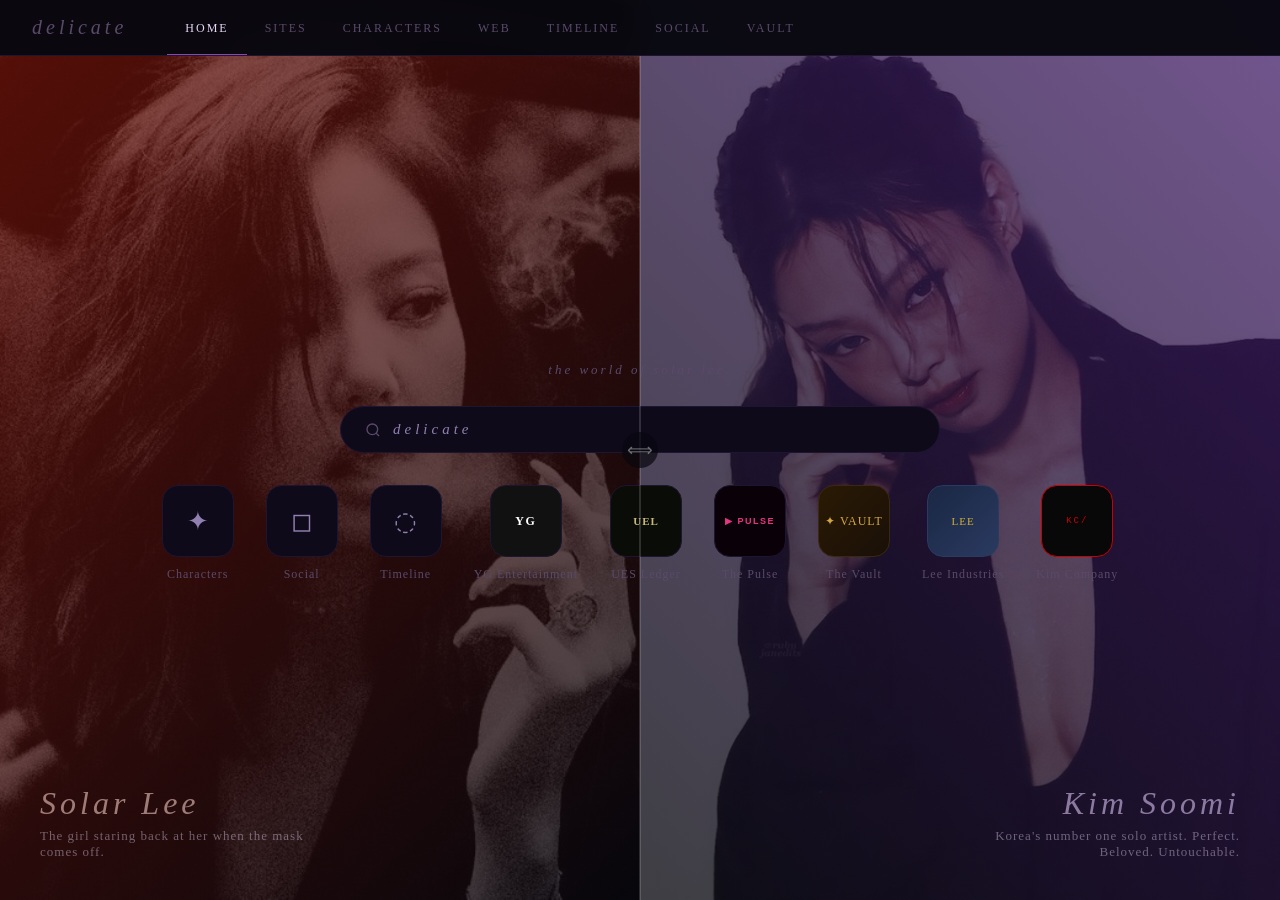
==== commit 93c0fee5: "clean up cast page, nav, and relationship web - Remove "Group" label and the auto-generated connecti" ====
--- a/index.html
+++ b/index.html
@@ -13,15 +13,12 @@
     <a class="logo" href="#" onclick="showSection('home');return false;">delicate</a>
     <ul class="nav-links">
       <li><a href="#" data-section="home">Home</a></li>
+      <li><a href="#" data-section="sites">Sites</a></li>
       <li><a href="#" data-section="characters">Characters</a></li>
       <li><a href="#" data-section="web">Web</a></li>
       <li><a href="#" data-section="timeline">Timeline</a></li>
       <li><a href="#" data-section="social">Social</a></li>
-      <li><a href="#" data-section="sites">Sites</a></li>
-
       <li><a href="#" data-section="vault">Vault</a></li>
-      <li><a href="#" data-section="sites" data-site="lee">Lee Industries</a></li>
-      <li><a href="#" data-section="sites" data-site="kimco">Kim Company</a></li>
     </ul>
   </nav>
 
@@ -237,7 +234,7 @@
   <section id="section-web" class="section">
     <div class="section-header">
       <h2>Connections</h2>
-      <p>Hover any node to highlight their connections. Click to see a full summary.</p>
+      <p>Hover any node to highlight connections. Click for a full summary. <button id="web-filter-btn" class="web-filter-btn" onclick="toggleWebFilter()">Show All</button></p>
     </div>
     <div class="inner">
       <div class="web-legend" id="web-legend"></div>
--- a/styles.css
+++ b/styles.css
@@ -8,10 +8,10 @@
   --bg2: #0e0a1a;
   --bg3: #140e22;
   --border: #1e1530;
-  --text: #e4d8f4;
-  --text2: #9080b0;
-  --text3: #5a4a6a;
-  --text-muted: #5a4a6a;
+  --text: #e4d8f4;
+  --text2: #9080b0;
+  --text3: #5a4a6a;
+  --text-muted: #5a4a6a;
   --solar: #c0392b;
   --soomi: #8e44ad;
   --gold: #f39c12;
@@ -37,42 +37,42 @@
 ::-webkit-scrollbar-thumb { background: #2a1a3a; border-radius: 3px; }
 
 /* ─── NAV ───────────────────────────────────────────────────────────────────── */
-#nav {
-  position: fixed;
-  top: 0; left: 0; right: 0;
-  z-index: 1000;
-  background: rgba(8, 8, 15, 0.96);
+#nav {
+  position: fixed;
+  top: 0; left: 0; right: 0;
+  z-index: 1000;
+  background: rgba(8, 8, 15, 0.96);
   backdrop-filter: blur(12px);
   border-bottom: 1px solid var(--border);
-  display: flex;
-  align-items: center;
-  gap: 0;
-  padding: 0 32px;
-  height: 56px;
-  overflow-x: auto;
-  overflow-y: hidden;
-  scrollbar-width: none;
-}
-
-#nav::-webkit-scrollbar { display: none; }
-
-#nav .logo {
-  font-style: italic;
-  font-size: 20px;
-  letter-spacing: 4px;
+  display: flex;
+  align-items: center;
+  gap: 0;
+  padding: 0 32px;
+  height: 56px;
+  overflow-x: auto;
+  overflow-y: hidden;
+  scrollbar-width: none;
+}
+
+#nav::-webkit-scrollbar { display: none; }
+
+#nav .logo {
+  font-style: italic;
+  font-size: 20px;
+  letter-spacing: 4px;
   color: var(--text3);
   margin-right: 40px;
-  cursor: pointer;
-  text-decoration: none;
-  flex-shrink: 0;
-}
-
-#nav .nav-links {
-  display: flex;
-  gap: 0;
-  list-style: none;
-  min-width: max-content;
-}
+  cursor: pointer;
+  text-decoration: none;
+  flex-shrink: 0;
+}
+
+#nav .nav-links {
+  display: flex;
+  gap: 0;
+  list-style: none;
+  min-width: max-content;
+}
 
 #nav .nav-links a {
   display: block;
@@ -354,6 +354,23 @@
   color: var(--text3);
 }
 .web-legend-item svg { flex-shrink: 0; overflow: visible; }
+
+.web-filter-btn {
+  background: none;
+  border: 1px solid #4a3a6a;
+  color: #8a7aaa;
+  font-size: 0.72rem;
+  letter-spacing: 0.06em;
+  padding: 2px 10px;
+  border-radius: 20px;
+  cursor: pointer;
+  transition: border-color 0.2s, color 0.2s;
+  vertical-align: middle;
+}
+.web-filter-btn:hover {
+  border-color: #8a7aaa;
+  color: #c0b0e0;
+}
 
 /* Nodes */
 .web-node { cursor: default; transition: opacity 0.2s; }
@@ -541,75 +558,75 @@
 .sites-url  { font-size: 12px; color: var(--text); font-family: monospace; letter-spacing: 0.3px; }
 
 /* Sites new-tab page */
-.sites-newtab {
-  padding: 48px;
-  flex: 1;
-  max-width: 1180px;
-  width: 100%;
-  margin: 0 auto;
-}
-
-.sites-newtab-hero {
-  max-width: 680px;
-  margin-bottom: 34px;
-}
-
-.sites-newtab-hero h2 {
-  font-size: clamp(28px, 4vw, 48px);
-  line-height: 1.08;
-  font-weight: normal;
-  font-style: italic;
-  color: var(--text);
-  letter-spacing: 1px;
-  margin-bottom: 14px;
-}
-
-.sites-newtab-hero p:last-child {
-  color: var(--text2);
-  font-size: 14px;
-  line-height: 1.8;
-  max-width: 620px;
-}
-
-.sites-newtab-label {
-  font-size: 11px;
-  text-transform: uppercase;
-  letter-spacing: 2.5px;
-  color: var(--text-muted);
-  margin-bottom: 18px;
-}
-.sites-newtab-tiles {
-  display: grid;
-  grid-template-columns: repeat(auto-fit, minmax(250px, 1fr));
-  gap: 16px;
-}
-
-.sites-newtab-tile {
-  background:
-    linear-gradient(135deg, rgba(255,255,255,0.035), transparent 55%),
-    var(--bg2);
-  border: 1px solid var(--border);
-  border-radius: 8px;
-  padding: 18px;
-  cursor: pointer;
-  text-align: left;
-  min-height: 126px;
-  display: flex;
-  gap: 15px;
-  align-items: flex-start;
-  transition: background 0.2s, border-color 0.2s, transform 0.18s;
-}
-.sites-newtab-tile:hover {
-  background:
-    linear-gradient(135deg, rgba(255,255,255,0.055), transparent 55%),
-    var(--bg3);
-  border-color: var(--text-muted);
-  transform: translateY(-2px);
-}
-
-.sites-newtab-icon {
-  width: 52px;
-  height: 52px;
+.sites-newtab {
+  padding: 48px;
+  flex: 1;
+  max-width: 1180px;
+  width: 100%;
+  margin: 0 auto;
+}
+
+.sites-newtab-hero {
+  max-width: 680px;
+  margin-bottom: 34px;
+}
+
+.sites-newtab-hero h2 {
+  font-size: clamp(28px, 4vw, 48px);
+  line-height: 1.08;
+  font-weight: normal;
+  font-style: italic;
+  color: var(--text);
+  letter-spacing: 1px;
+  margin-bottom: 14px;
+}
+
+.sites-newtab-hero p:last-child {
+  color: var(--text2);
+  font-size: 14px;
+  line-height: 1.8;
+  max-width: 620px;
+}
+
+.sites-newtab-label {
+  font-size: 11px;
+  text-transform: uppercase;
+  letter-spacing: 2.5px;
+  color: var(--text-muted);
+  margin-bottom: 18px;
+}
+.sites-newtab-tiles {
+  display: grid;
+  grid-template-columns: repeat(auto-fit, minmax(250px, 1fr));
+  gap: 16px;
+}
+
+.sites-newtab-tile {
+  background:
+    linear-gradient(135deg, rgba(255,255,255,0.035), transparent 55%),
+    var(--bg2);
+  border: 1px solid var(--border);
+  border-radius: 8px;
+  padding: 18px;
+  cursor: pointer;
+  text-align: left;
+  min-height: 126px;
+  display: flex;
+  gap: 15px;
+  align-items: flex-start;
+  transition: background 0.2s, border-color 0.2s, transform 0.18s;
+}
+.sites-newtab-tile:hover {
+  background:
+    linear-gradient(135deg, rgba(255,255,255,0.055), transparent 55%),
+    var(--bg3);
+  border-color: var(--text-muted);
+  transform: translateY(-2px);
+}
+
+.sites-newtab-icon {
+  width: 52px;
+  height: 52px;
   background: #111;
   border-radius: 12px;
   display: flex;
@@ -617,25 +634,25 @@
   justify-content: center;
   font-size: 13px;
   font-weight: 700;
-  color: #fff;
-  letter-spacing: 1.5px;
-  margin: 0;
-  flex: 0 0 auto;
-}
-.sites-newtab-copy {
-  min-width: 0;
-}
-.sites-newtab-name {
-  font-size: 14px;
-  color: var(--text);
-  line-height: 1.35;
-  margin-bottom: 7px;
-}
-.sites-newtab-desc {
-  font-size: 12px;
-  color: var(--text3);
-  line-height: 1.65;
-}
+  color: #fff;
+  letter-spacing: 1.5px;
+  margin: 0;
+  flex: 0 0 auto;
+}
+.sites-newtab-copy {
+  min-width: 0;
+}
+.sites-newtab-name {
+  font-size: 14px;
+  color: var(--text);
+  line-height: 1.35;
+  margin-bottom: 7px;
+}
+.sites-newtab-desc {
+  font-size: 12px;
+  color: var(--text3);
+  line-height: 1.65;
+}
 
 /* Site frame */
 .site-frame { overflow-y: auto; flex: 1; }
@@ -922,36 +939,36 @@
 }
 
 /* ─── CHARACTERS ────────────────────────────────────────────────────────────── */
-#section-characters .inner {
-  max-width: 1200px;
-  margin: 0 auto;
-  padding: 0 40px 80px;
-  display: grid;
-  gap: 22px;
-}
-
-.group-block {
-  margin-bottom: 0;
-  display: grid;
-  grid-template-columns: minmax(180px, 250px) 1fr;
-  gap: 24px;
-  padding: 24px;
-  background:
-    linear-gradient(135deg, rgba(142,68,173,0.08), transparent 42%),
-    rgba(14,10,26,0.46);
-  border: 1px solid var(--border);
-  border-radius: 8px;
-}
-
-.group-block:first-child {
-  background:
-    linear-gradient(135deg, rgba(192,57,43,0.08), transparent 42%),
-    rgba(14,10,26,0.46);
-}
-
-.group-meta {
-  min-width: 0;
-}
+#section-characters .inner {
+  max-width: 1200px;
+  margin: 0 auto;
+  padding: 0 40px 80px;
+  display: grid;
+  gap: 22px;
+}
+
+.group-block {
+  margin-bottom: 0;
+  display: grid;
+  grid-template-columns: minmax(180px, 250px) 1fr;
+  gap: 24px;
+  padding: 24px;
+  background:
+    linear-gradient(135deg, rgba(142,68,173,0.08), transparent 42%),
+    rgba(14,10,26,0.46);
+  border: 1px solid var(--border);
+  border-radius: 8px;
+}
+
+.group-block:first-child {
+  background:
+    linear-gradient(135deg, rgba(192,57,43,0.08), transparent 42%),
+    rgba(14,10,26,0.46);
+}
+
+.group-meta {
+  min-width: 0;
+}
 
 .group-label {
   font-size: 11px;
@@ -968,106 +985,106 @@
   margin-bottom: 4px;
 }
 
-.group-sub {
-  font-size: 13px;
-  color: var(--text3);
-  margin-bottom: 0;
-  font-style: italic;
-  line-height: 1.6;
-}
-
-.bubble-grid {
-  display: grid;
-  grid-template-columns: repeat(auto-fit, minmax(180px, 1fr));
-  gap: 12px;
-  align-content: start;
-}
-
-.bubble {
-  display: flex;
-  flex-direction: row;
-  align-items: center;
-  gap: 12px;
-  cursor: pointer;
-  width: auto;
-  min-height: 92px;
-  padding: 10px;
-  background: rgba(8,8,15,0.58);
-  border: 1px solid rgba(30,21,48,0.72);
-  border-radius: 8px;
-  transition: transform 0.15s, border-color 0.18s, background 0.18s;
-}
-
-.bubble:hover {
-  transform: translateY(-2px);
-  border-color: rgba(144,128,176,0.55);
-  background: rgba(20,14,34,0.7);
-}
-
-.bubble-img {
-  width: 64px;
-  height: 64px;
-  border-radius: 50%;
-  object-fit: cover;
-  border: 2px solid transparent;
-  transition: border-color 0.2s;
-  flex: 0 0 auto;
-}
+.group-sub {
+  font-size: 13px;
+  color: var(--text3);
+  margin-bottom: 0;
+  font-style: italic;
+  line-height: 1.6;
+}
+
+.bubble-grid {
+  display: grid;
+  grid-template-columns: repeat(auto-fit, minmax(180px, 1fr));
+  gap: 12px;
+  align-content: start;
+}
+
+.bubble {
+  display: flex;
+  flex-direction: row;
+  align-items: center;
+  gap: 12px;
+  cursor: pointer;
+  width: auto;
+  min-height: 92px;
+  padding: 10px;
+  background: rgba(8,8,15,0.58);
+  border: 1px solid rgba(30,21,48,0.72);
+  border-radius: 8px;
+  transition: transform 0.15s, border-color 0.18s, background 0.18s;
+}
+
+.bubble:hover {
+  transform: translateY(-2px);
+  border-color: rgba(144,128,176,0.55);
+  background: rgba(20,14,34,0.7);
+}
+
+.bubble-img {
+  width: 64px;
+  height: 64px;
+  border-radius: 50%;
+  object-fit: cover;
+  border: 2px solid transparent;
+  transition: border-color 0.2s;
+  flex: 0 0 auto;
+}
 
 .bubble:hover .bubble-img {
   border-color: var(--soomi);
 }
 
-.bubble-placeholder {
-  width: 64px;
-  height: 64px;
+.bubble-placeholder {
+  width: 64px;
+  height: 64px;
   border-radius: 50%;
   background: var(--bg3);
   border: 2px dashed var(--border);
   display: flex;
   align-items: center;
   justify-content: center;
-  font-size: 24px;
-  color: var(--text3);
-  flex: 0 0 auto;
-}
-
-.bubble-copy {
-  min-width: 0;
-}
-
-.bubble-name {
-  font-size: 13px;
-  color: var(--text);
-  text-align: left;
-  line-height: 1.3;
-  margin-bottom: 3px;
-}
-
-.bubble-role {
-  font-size: 10px;
-  color: var(--text3);
-  text-align: left;
-  line-height: 1.3;
-}
-
-.bubble-thread {
-  margin-top: 6px;
-  font-size: 10px;
-  color: var(--text3);
-  white-space: nowrap;
-  overflow: hidden;
-  text-overflow: ellipsis;
-}
-
-.bubble-evidence {
-  margin-top: 6px;
-  font-family: var(--mono);
-  font-size: 9px;
-  letter-spacing: 1px;
-  color: rgba(144,128,176,0.58);
-  text-transform: uppercase;
-}
+  font-size: 24px;
+  color: var(--text3);
+  flex: 0 0 auto;
+}
+
+.bubble-copy {
+  min-width: 0;
+}
+
+.bubble-name {
+  font-size: 13px;
+  color: var(--text);
+  text-align: left;
+  line-height: 1.3;
+  margin-bottom: 3px;
+}
+
+.bubble-role {
+  font-size: 10px;
+  color: var(--text3);
+  text-align: left;
+  line-height: 1.3;
+}
+
+.bubble-thread {
+  margin-top: 6px;
+  font-size: 10px;
+  color: var(--text3);
+  white-space: nowrap;
+  overflow: hidden;
+  text-overflow: ellipsis;
+}
+
+.bubble-evidence {
+  margin-top: 6px;
+  font-family: var(--mono);
+  font-size: 9px;
+  letter-spacing: 1px;
+  color: rgba(144,128,176,0.58);
+  text-transform: uppercase;
+}
 
 /* ─── CHARACTER MODAL ───────────────────────────────────────────────────────── */
 #modal-overlay {
@@ -2734,7 +2751,6 @@
   color: #201e18;
   letter-spacing: 0.5px;
 }
- 
 /* ─── THE PULSE ─────────────────────────────────────────────────────────────── */
 
@@ -4917,9 +4933,9 @@
 .verd-quote-attr { font-family: var(--mono); font-size: 9px; color: #6a5030; letter-spacing: 2px; margin-top: 4px; display: block; }
 
 /* Responsive */
-@media (max-width: 900px) {
-  .vault-section {
-    padding: 32px 16px 0;
+@media (max-width: 900px) {
+  .vault-section {
+    padding: 32px 16px 0;
   }
   .vault-desk {
     flex-direction: column;
@@ -4947,140 +4963,140 @@
   .vgf-grid {
     grid-template-columns: 1fr;
   }
-  .vrd-rings-row {
-    gap: 24px;
-  }
-}
-
-/* ─── RESPONSIVE POLISH PASS ───────────────────────────────────────────────── */
-@media (max-width: 1040px) {
-  #nav {
-    padding: 0 18px;
-  }
-  #nav .logo {
-    margin-right: 18px;
-  }
-  #nav .nav-links a {
-    padding: 0 12px;
-    letter-spacing: 1.5px;
-  }
-  .group-block {
-    grid-template-columns: 1fr;
-  }
-  .bubble-grid {
-    grid-template-columns: repeat(auto-fit, minmax(210px, 1fr));
-  }
-}
-
-@media (max-width: 720px) {
-  #nav {
-    height: 52px;
-    padding: 0 12px;
-  }
-  #nav .logo {
-    font-size: 18px;
-    letter-spacing: 3px;
-    margin-right: 10px;
-  }
-  #nav .nav-links {
-    gap: 6px;
-  }
-  #nav .nav-links a {
-    width: 44px;
-    height: 52px;
-    line-height: 52px;
-    padding: 0;
-    overflow: hidden;
-    font-size: 0;
-    text-align: center;
-    border-bottom-width: 2px;
-  }
-  #nav .nav-links a::before {
-    font-size: 10px;
-    letter-spacing: 1px;
-  }
-  #nav .nav-links a[data-section="home"]::before { content: "Home"; }
-  #nav .nav-links a[data-section="characters"]::before { content: "Cast"; }
-  #nav .nav-links a[data-section="web"]::before { content: "Web"; }
-  #nav .nav-links a[data-section="timeline"]::before { content: "Time"; }
-  #nav .nav-links a[data-section="social"]::before { content: "Gram"; }
-  #nav .nav-links a[data-section="sites"]:not([data-site])::before { content: "Sites"; }
-  #nav .nav-links a[data-section="vault"]::before { content: "Vault"; }
-  #nav .nav-links a[data-site="lee"]::before { content: "Lee"; }
-  #nav .nav-links a[data-site="kimco"]::before { content: "Kim"; }
-
-  .section {
-    padding-top: 52px;
-  }
-  #section-home.active,
-  #section-sites.active {
-    padding-top: 52px;
-  }
-  .sites-chrome {
-    top: 52px;
-  }
-  .browser-home {
-    width: 100%;
-    padding: 32px 20px 38px;
-    gap: 20px;
-  }
-  .browser-search-bar {
-    width: min(340px, 88vw);
-    padding: 12px 18px;
-  }
-  .browser-shortcuts {
-    gap: 18px 22px;
-    max-width: 340px;
-  }
-  .shortcut-icon-wrap {
-    width: 68px;
-    height: 68px;
-    border-radius: 14px;
-  }
-  .duality-side .label {
-    bottom: 24px;
-    padding: 0 16px;
-  }
-  .duality-side .label h2 {
-    letter-spacing: 2px;
-  }
-  .duality-side .label p {
-    font-size: 12px;
-    max-width: 170px;
-  }
-  .section-header {
-    padding-top: 38px;
-  }
-  #section-characters .inner {
-    padding-bottom: 48px;
-  }
-  .group-block {
-    padding: 18px;
-    gap: 18px;
-  }
-  .bubble-grid {
-    grid-template-columns: 1fr;
-  }
-  .sites-newtab {
-    padding: 34px 18px 48px;
-  }
-  .sites-newtab-hero {
-    margin-bottom: 24px;
-  }
-  .sites-newtab-tiles {
-    grid-template-columns: 1fr;
-  }
-  .sites-newtab-tile {
-    min-height: 112px;
-  }
-  .social-app {
-    min-height: calc(100vh - 52px);
-  }
-  .social-sidebar {
-    top: 52px;
-    height: calc(100vh - 52px);
-  }
-}
+  .vrd-rings-row {
+    gap: 24px;
+  }
+}
+
+/* ─── RESPONSIVE POLISH PASS ───────────────────────────────────────────────── */
+@media (max-width: 1040px) {
+  #nav {
+    padding: 0 18px;
+  }
+  #nav .logo {
+    margin-right: 18px;
+  }
+  #nav .nav-links a {
+    padding: 0 12px;
+    letter-spacing: 1.5px;
+  }
+  .group-block {
+    grid-template-columns: 1fr;
+  }
+  .bubble-grid {
+    grid-template-columns: repeat(auto-fit, minmax(210px, 1fr));
+  }
+}
+
+@media (max-width: 720px) {
+  #nav {
+    height: 52px;
+    padding: 0 12px;
+  }
+  #nav .logo {
+    font-size: 18px;
+    letter-spacing: 3px;
+    margin-right: 10px;
+  }
+  #nav .nav-links {
+    gap: 6px;
+  }
+  #nav .nav-links a {
+    width: 44px;
+    height: 52px;
+    line-height: 52px;
+    padding: 0;
+    overflow: hidden;
+    font-size: 0;
+    text-align: center;
+    border-bottom-width: 2px;
+  }
+  #nav .nav-links a::before {
+    font-size: 10px;
+    letter-spacing: 1px;
+  }
+  #nav .nav-links a[data-section="home"]::before { content: "Home"; }
+  #nav .nav-links a[data-section="characters"]::before { content: "Cast"; }
+  #nav .nav-links a[data-section="web"]::before { content: "Web"; }
+  #nav .nav-links a[data-section="timeline"]::before { content: "Time"; }
+  #nav .nav-links a[data-section="social"]::before { content: "Gram"; }
+  #nav .nav-links a[data-section="sites"]:not([data-site])::before { content: "Sites"; }
+  #nav .nav-links a[data-section="vault"]::before { content: "Vault"; }
+  #nav .nav-links a[data-site="lee"]::before { content: "Lee"; }
+  #nav .nav-links a[data-site="kimco"]::before { content: "Kim"; }
+
+  .section {
+    padding-top: 52px;
+  }
+  #section-home.active,
+  #section-sites.active {
+    padding-top: 52px;
+  }
+  .sites-chrome {
+    top: 52px;
+  }
+  .browser-home {
+    width: 100%;
+    padding: 32px 20px 38px;
+    gap: 20px;
+  }
+  .browser-search-bar {
+    width: min(340px, 88vw);
+    padding: 12px 18px;
+  }
+  .browser-shortcuts {
+    gap: 18px 22px;
+    max-width: 340px;
+  }
+  .shortcut-icon-wrap {
+    width: 68px;
+    height: 68px;
+    border-radius: 14px;
+  }
+  .duality-side .label {
+    bottom: 24px;
+    padding: 0 16px;
+  }
+  .duality-side .label h2 {
+    letter-spacing: 2px;
+  }
+  .duality-side .label p {
+    font-size: 12px;
+    max-width: 170px;
+  }
+  .section-header {
+    padding-top: 38px;
+  }
+  #section-characters .inner {
+    padding-bottom: 48px;
+  }
+  .group-block {
+    padding: 18px;
+    gap: 18px;
+  }
+  .bubble-grid {
+    grid-template-columns: 1fr;
+  }
+  .sites-newtab {
+    padding: 34px 18px 48px;
+  }
+  .sites-newtab-hero {
+    margin-bottom: 24px;
+  }
+  .sites-newtab-tiles {
+    grid-template-columns: 1fr;
+  }
+  .sites-newtab-tile {
+    min-height: 112px;
+  }
+  .social-app {
+    min-height: calc(100vh - 52px);
+  }
+  .social-sidebar {
+    top: 52px;
+    height: calc(100vh - 52px);
+  }
+}
 
 
 /* ════════════════════════════════════════════════════
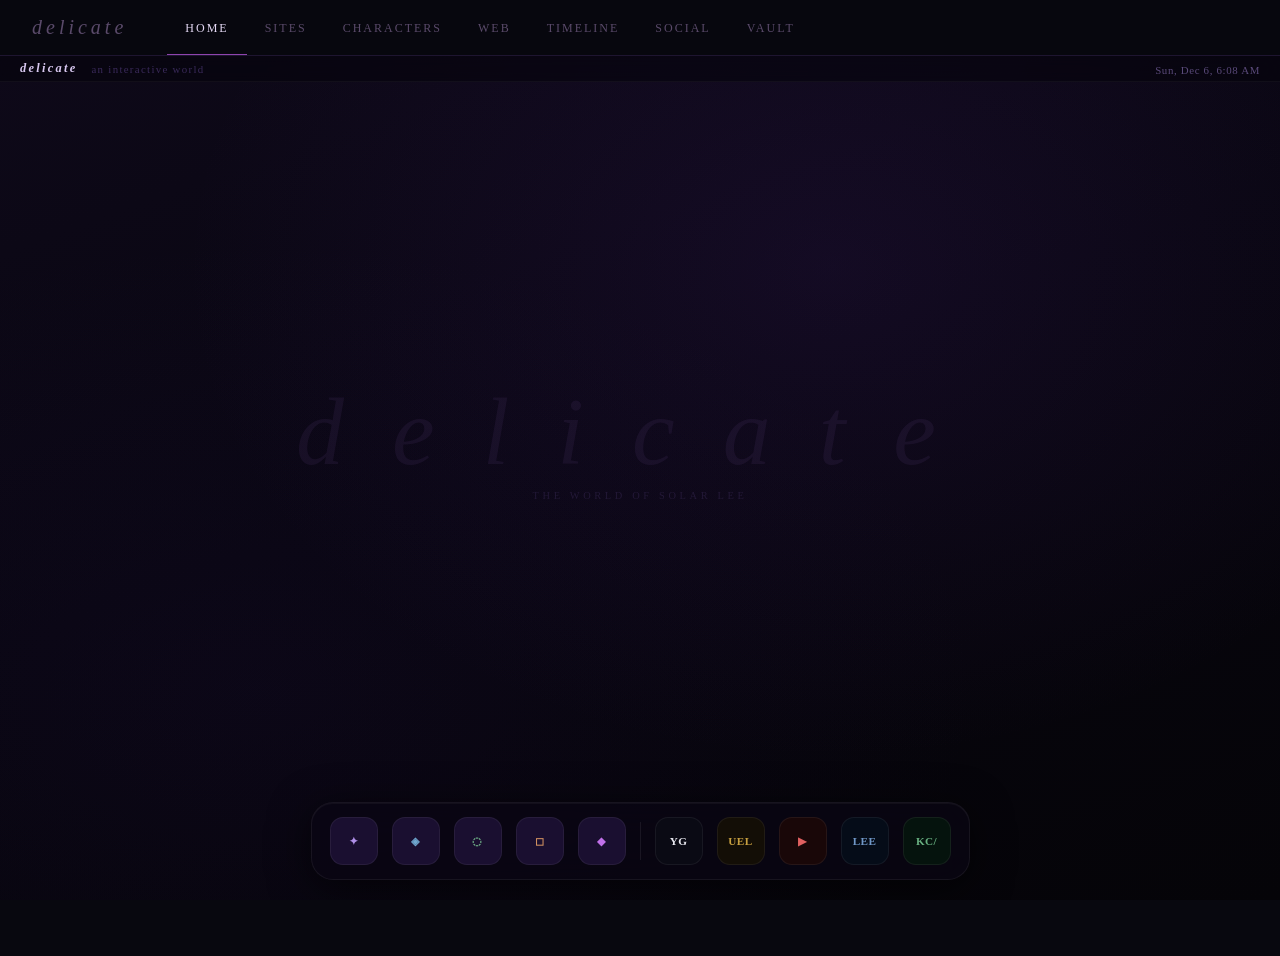
==== commit 9c85a558: "replace home page with OS-style desktop landing Removes the split-screen duality slider and browser-" ====
--- a/index.html
+++ b/index.html
@@ -25,78 +25,82 @@
   <!-- HOME -->
   <section id="section-home" class="section">
 
-    <!-- Duality Hero -->
-    <div class="duality-hero">
-
-      <div class="duality-side solar-side">
-        <div class="bg-images"></div>
-        <div class="overlay"></div>
-        <div class="label">
-          <h2>Solar Lee</h2>
-          <p>The girl staring back at her when the mask comes off.</p>
+    <div class="desktop">
+
+      <!-- Menubar -->
+      <div class="desktop-menubar">
+        <div class="menubar-left">
+          <span class="menubar-logo">delicate</span>
+          <span class="menubar-tag">an interactive world</span>
+        </div>
+        <div class="menubar-right">
+          <span class="menubar-clock" id="desktop-clock"></span>
         </div>
       </div>
 
-      <div class="duality-divider"></div>
-
-      <div class="duality-side soomi-side">
-        <div class="bg-images"></div>
-        <div class="overlay"></div>
-        <div class="label">
-          <h2>Kim Soomi</h2>
-          <p>Korea's number one solo artist. Perfect. Beloved. Untouchable.</p>
+      <!-- Wallpaper / desktop area -->
+      <div class="desktop-area">
+        <div class="desktop-title">
+          <div class="desktop-wordmark">delicate</div>
+          <div class="desktop-sub">The world of Solar Lee</div>
         </div>
       </div>
 
-    </div>
-
-    <!-- Home — browser style -->
-    <div class="browser-home">
-      <p class="browser-greeting">the world of solar lee.</p>
-      <div class="browser-search-bar">
-        <svg class="browser-search-icon" viewBox="0 0 24 24" fill="none" stroke="currentColor" stroke-width="2">
-          <circle cx="11" cy="11" r="8"/><line x1="21" y1="21" x2="16.65" y2="16.65"/>
-        </svg>
-        <span class="browser-search-text">delicate</span>
+      <!-- Dock -->
+      <div class="desktop-dock-wrap">
+        <div class="desktop-dock">
+
+          <div class="dock-group">
+            <button class="dock-item" data-section="characters">
+              <div class="dock-icon dock-icon--characters">✦</div>
+              <div class="dock-tooltip">Characters</div>
+            </button>
+            <button class="dock-item" data-section="web">
+              <div class="dock-icon dock-icon--web">◈</div>
+              <div class="dock-tooltip">Web</div>
+            </button>
+            <button class="dock-item" data-section="timeline">
+              <div class="dock-icon dock-icon--timeline">◌</div>
+              <div class="dock-tooltip">Timeline</div>
+            </button>
+            <button class="dock-item" data-section="social">
+              <div class="dock-icon dock-icon--social">◻</div>
+              <div class="dock-tooltip">Social</div>
+            </button>
+            <button class="dock-item" data-section="vault">
+              <div class="dock-icon dock-icon--vault">◆</div>
+              <div class="dock-tooltip">Vault</div>
+            </button>
+          </div>
+
+          <div class="dock-sep"></div>
+
+          <div class="dock-group">
+            <button class="dock-item" data-section="sites" data-site="yg">
+              <div class="dock-icon dock-icon--yg">YG</div>
+              <div class="dock-tooltip">YG Entertainment</div>
+            </button>
+            <button class="dock-item" data-section="sites" data-site="ledger">
+              <div class="dock-icon dock-icon--ledger">UEL</div>
+              <div class="dock-tooltip">UES Ledger</div>
+            </button>
+            <button class="dock-item" data-section="sites" data-site="pulse">
+              <div class="dock-icon dock-icon--pulse">▶</div>
+              <div class="dock-tooltip">The Pulse</div>
+            </button>
+            <button class="dock-item" data-section="sites" data-site="lee">
+              <div class="dock-icon dock-icon--lee">LEE</div>
+              <div class="dock-tooltip">Lee Industries</div>
+            </button>
+            <button class="dock-item" data-section="sites" data-site="kimco">
+              <div class="dock-icon dock-icon--kimco">KC/</div>
+              <div class="dock-tooltip">Kim Company</div>
+            </button>
+          </div>
+
+        </div>
       </div>
-      <div class="browser-shortcuts">
-        <button class="browser-shortcut" data-section="characters">
-          <div class="shortcut-icon-wrap">✦</div>
-          <div class="shortcut-label">Characters</div>
-        </button>
-        <button class="browser-shortcut" data-section="social">
-          <div class="shortcut-icon-wrap">◻</div>
-          <div class="shortcut-label">Social</div>
-        </button>
-        <button class="browser-shortcut" data-section="timeline">
-          <div class="shortcut-icon-wrap">◌</div>
-          <div class="shortcut-label">Timeline</div>
-        </button>
-        <button class="browser-shortcut" data-section="sites" data-site="yg">
-          <div class="shortcut-icon-wrap shortcut-icon-wrap--yg">YG</div>
-          <div class="shortcut-label">YG Entertainment</div>
-        </button>
-        <button class="browser-shortcut" data-section="sites" data-site="ledger">
-          <div class="shortcut-icon-wrap shortcut-icon-wrap--ledger">UEL</div>
-          <div class="shortcut-label">UES Ledger</div>
-        </button>
-        <button class="browser-shortcut" data-section="sites" data-site="pulse">
-          <div class="shortcut-icon-wrap shortcut-icon-wrap--pulse">▶ PULSE</div>
-          <div class="shortcut-label">The Pulse</div>
-        </button>
-        <button class="browser-shortcut" data-section="vault">
-          <div class="shortcut-icon-wrap shortcut-icon-wrap--vault">✦ VAULT</div>
-          <div class="shortcut-label">The Vault</div>
-        </button>
-        <button class="browser-shortcut" data-section="sites" data-site="lee">
-          <div class="shortcut-icon-wrap shortcut-icon-wrap--lee">LEE</div>
-          <div class="shortcut-label">Lee Industries</div>
-        </button>
-        <button class="browser-shortcut" data-section="sites" data-site="kimco">
-          <div class="shortcut-icon-wrap shortcut-icon-wrap--kimco">KC/</div>
-          <div class="shortcut-label">Kim Company</div>
-        </button>
-      </div>
+
     </div>
 
   </section>
--- a/styles.css
+++ b/styles.css
@@ -102,225 +102,208 @@
 }
 .section.active { display: block; }
 
-/* ─── DUALITY HERO ──────────────────────────────────────────────────────────── */
+/* ─── DESKTOP HOME ───────────────────────────────────────────────────────────── */
 #section-home {
   display: none;
+  padding-top: 0;
 }
 #section-home.active {
+  display: block;
+  padding-top: 0;
+  min-height: unset;
+}
+
+.desktop {
+  width: 100%;
+  height: calc(100vh - 56px);
+  margin-top: 56px;
   display: flex;
   flex-direction: column;
+  background:
+    radial-gradient(ellipse at 65% 25%, rgba(90, 40, 150, 0.14) 0%, transparent 55%),
+    radial-gradient(ellipse at 20% 75%, rgba(50, 20, 100, 0.10) 0%, transparent 50%),
+    linear-gradient(160deg, #0e0919 0%, #080610 45%, #050408 100%);
+  overflow: hidden;
+  position: relative;
+}
+
+/* Menubar */
+.desktop-menubar {
+  display: flex;
+  justify-content: space-between;
+  align-items: center;
+  padding: 0 20px;
+  height: 26px;
+  background: rgba(6, 4, 12, 0.6);
+  backdrop-filter: blur(12px);
+  border-bottom: 1px solid rgba(255, 255, 255, 0.04);
+  flex-shrink: 0;
+  z-index: 2;
+}
+
+.menubar-left {
+  display: flex;
+  align-items: center;
+  gap: 14px;
+}
+
+.menubar-logo {
+  font-size: 0.78rem;
+  font-weight: 600;
+  letter-spacing: 0.18em;
+  color: #d8c8f0;
+  font-style: italic;
+}
+
+.menubar-tag {
+  font-size: 0.68rem;
+  letter-spacing: 0.12em;
+  color: #3a2a5a;
+}
+
+.menubar-clock {
+  font-size: 0.68rem;
+  letter-spacing: 0.06em;
+  color: #5a4a7a;
+}
+
+/* Desktop area — wallpaper */
+.desktop-area {
+  flex: 1;
+  display: flex;
   align-items: center;
   justify-content: center;
-  position: relative;
-  min-height: 100vh;
-}
-
-.duality-hero {
-  position: absolute;
-  inset: 0;
-  height: auto;
-  display: flex;
-  overflow: hidden;
-  cursor: col-resize;
+}
+
+.desktop-title {
+  text-align: center;
   user-select: none;
-}
-
-.duality-side {
-  position: relative;
-  overflow: hidden;
-  transition: flex 0.05s;
-  flex: 1;
-}
-
-.duality-side .bg-images {
-  position: absolute;
-  inset: 0;
-}
-
-.duality-side .bg-images img {
-  position: absolute;
-  inset: 0;
-  width: 100%;
-  height: 100%;
-  object-fit: cover;
-  opacity: 0;
-  transition: opacity 1.2s ease-in-out;
-}
-
-.duality-side .bg-images img.visible { opacity: 1; }
-
-.duality-side .overlay {
-  position: absolute;
-  inset: 0;
   pointer-events: none;
 }
 
-.duality-side.solar-side .overlay {
-  background: linear-gradient(135deg, rgba(120,20,10,0.72) 0%, rgba(8,8,15,0.78) 100%);
-}
-
-.duality-side.soomi-side .overlay {
-  background: linear-gradient(225deg, rgba(60,20,100,0.72) 0%, rgba(8,8,15,0.78) 100%);
-}
-
-.duality-side .label {
-  position: absolute;
-  bottom: 40px;
-  padding: 0 40px;
-  z-index: 2;
-  opacity: 0.6;
-  transition: opacity 0.3s;
-}
-
-.duality-side:hover .label { opacity: 1; }
-
-.duality-side.solar-side .label { left: 0; }
-.duality-side.soomi-side .label { right: 0; text-align: right; }
-
-.duality-side .label h2 {
-  font-size: clamp(18px, 2.5vw, 32px);
-  font-weight: normal;
+.desktop-wordmark {
+  font-size: clamp(3rem, 8vw, 6rem);
+  font-weight: 300;
   font-style: italic;
-  letter-spacing: 4px;
-  margin-bottom: 6px;
-}
-
-.duality-side.solar-side .label h2 { color: #f0c8c0; }
-.duality-side.soomi-side .label h2 { color: #d8c0f0; }
-
-.duality-side .label p {
-  font-size: 13px;
-  letter-spacing: 1px;
-  opacity: 0.7;
-  max-width: 300px;
-}
-
-.duality-divider {
-  position: absolute;
-  top: 0; bottom: 0;
-  left: 50%;
-  width: 2px;
-  background: rgba(255,255,255,0.15);
-  z-index: 10;
-  cursor: col-resize;
-  transform: translateX(-50%);
-}
-
-.duality-divider::after {
-  content: '⟺';
-  position: absolute;
-  top: 50%;
-  left: 50%;
-  transform: translate(-50%, -50%);
-  color: rgba(255,255,255,0.4);
-  font-size: 18px;
-  background: rgba(8,8,15,0.7);
-  width: 36px;
-  height: 36px;
-  border-radius: 50%;
-  display: flex;
-  align-items: center;
+  letter-spacing: 0.5em;
+  color: rgba(160, 120, 220, 0.08);
+  line-height: 1;
+}
+
+.desktop-sub {
+  font-size: 0.65rem;
+  letter-spacing: 0.35em;
+  text-transform: uppercase;
+  color: rgba(120, 90, 170, 0.2);
+  margin-top: 10px;
+}
+
+/* Dock */
+.desktop-dock-wrap {
+  display: flex;
   justify-content: center;
-  line-height: 36px;
-  text-align: center;
-}
-
-/* ─── BROWSER HOME ───────────────────────────────────────────────────────────── */
-.browser-home {
-  position: relative;
-  z-index: 2;
-  padding: 52px 40px 64px;
-  display: flex;
-  flex-direction: column;
-  align-items: center;
-  gap: 28px;
-}
-
-.browser-greeting {
-  font-size: 13px;
-  font-style: italic;
-  letter-spacing: 3px;
-  color: var(--text3);
-  margin: 0;
-}
-
-.browser-search-bar {
-  display: flex;
-  align-items: center;
-  gap: 12px;
-  width: min(600px, 90%);
-  background: var(--bg2);
-  border: 1px solid var(--border);
-  border-radius: 999px;
-  padding: 14px 24px;
-  cursor: default;
-  transition: border-color 0.2s, box-shadow 0.2s;
-}
-
-.browser-search-bar:hover {
-  border-color: #3a2a5a;
-  box-shadow: 0 0 0 3px #2a1a4a44;
-}
-
-.browser-search-icon {
-  width: 16px;
-  height: 16px;
-  color: var(--text3);
+  padding-bottom: 20px;
   flex-shrink: 0;
 }
 
-.browser-search-text {
-  font-size: 15px;
-  letter-spacing: 4px;
-  color: var(--text2);
-  font-style: italic;
-}
-
-.browser-shortcuts {
-  display: flex;
-  gap: 32px;
-  flex-wrap: wrap;
-  justify-content: center;
-  margin-top: 4px;
-}
-
-.browser-shortcut {
+.desktop-dock {
+  display: flex;
+  align-items: center;
+  gap: 0;
+  padding: 10px 14px;
+  background: rgba(10, 6, 20, 0.72);
+  backdrop-filter: blur(24px);
+  border: 1px solid rgba(255, 255, 255, 0.06);
+  border-radius: 22px;
+  box-shadow: 0 8px 40px rgba(0, 0, 0, 0.6), inset 0 1px 0 rgba(255,255,255,0.04);
+}
+
+.dock-group {
+  display: flex;
+  align-items: center;
+  gap: 6px;
+}
+
+.dock-sep {
+  width: 1px;
+  height: 38px;
+  background: rgba(255, 255, 255, 0.07);
+  margin: 0 10px;
+}
+
+.dock-item {
   background: none;
   border: none;
   cursor: pointer;
-  display: flex;
-  flex-direction: column;
-  align-items: center;
-  gap: 10px;
+  padding: 4px;
+  border-radius: 14px;
+  display: flex;
+  align-items: center;
+  justify-content: center;
+  position: relative;
+  transition: transform 0.15s ease;
   font-family: var(--font);
-  color: var(--text);
-}
-
-.shortcut-icon-wrap {
-  width: 72px;
-  height: 72px;
-  background: var(--bg2);
-  border: 1px solid var(--border);
-  border-radius: 16px;
+}
+
+.dock-item:hover {
+  transform: translateY(-6px) scale(1.08);
+}
+
+.dock-item:hover .dock-tooltip {
+  opacity: 1;
+  transform: translateX(-50%) translateY(0px);
+}
+
+.dock-icon {
+  width: 48px;
+  height: 48px;
+  border-radius: 13px;
   display: flex;
   align-items: center;
   justify-content: center;
-  font-size: 26px;
-  color: var(--text2);
-  transition: border-color 0.2s, transform 0.15s, background 0.2s;
-}
-
-.browser-shortcut:hover .shortcut-icon-wrap {
-  border-color: #3a2a5a;
-  background: #1a1025;
-  transform: translateY(-3px);
-}
-
-.shortcut-label {
-  font-size: 12px;
-  color: var(--text3);
-  letter-spacing: 1px;
-}
+  font-size: 0.7rem;
+  font-weight: 700;
+  letter-spacing: 0.04em;
+  border: 1px solid rgba(255, 255, 255, 0.06);
+  transition: border-color 0.2s, box-shadow 0.2s;
+  background: rgba(30, 18, 55, 0.85);
+  color: #a888d8;
+}
+
+.dock-item:hover .dock-icon {
+  border-color: rgba(180, 140, 255, 0.2);
+  box-shadow: 0 4px 16px rgba(100, 50, 180, 0.25);
+}
+
+.dock-tooltip {
+  position: absolute;
+  bottom: calc(100% + 10px);
+  left: 50%;
+  transform: translateX(-50%) translateY(4px);
+  background: rgba(14, 8, 28, 0.96);
+  border: 1px solid rgba(255, 255, 255, 0.08);
+  border-radius: 7px;
+  padding: 4px 11px;
+  font-size: 0.65rem;
+  letter-spacing: 0.08em;
+  color: #c0aae0;
+  white-space: nowrap;
+  opacity: 0;
+  transition: opacity 0.15s, transform 0.15s;
+  pointer-events: none;
+}
+
+/* Per-icon color tints */
+.dock-icon--characters { color: #b090e8; }
+.dock-icon--web        { color: #70a8d0; }
+.dock-icon--timeline   { color: #78c090; }
+.dock-icon--social     { color: #d09060; }
+.dock-icon--vault      { color: #c070e8; }
+.dock-icon--yg         { background: rgba(12, 12, 22, 0.9); color: #e8e8f0; }
+.dock-icon--ledger     { background: rgba(22, 16, 6, 0.9);  color: #c8a040; }
+.dock-icon--pulse      { background: rgba(28, 8, 8, 0.9);   color: #e06060; }
+.dock-icon--lee        { background: rgba(6, 14, 26, 0.9);  color: #7098c8; }
+.dock-icon--kimco      { background: rgba(6, 22, 14, 0.9);  color: #68b080; }
 
 /* ─── RELATIONSHIP WEB ───────────────────────────────────────────────────────── */
 
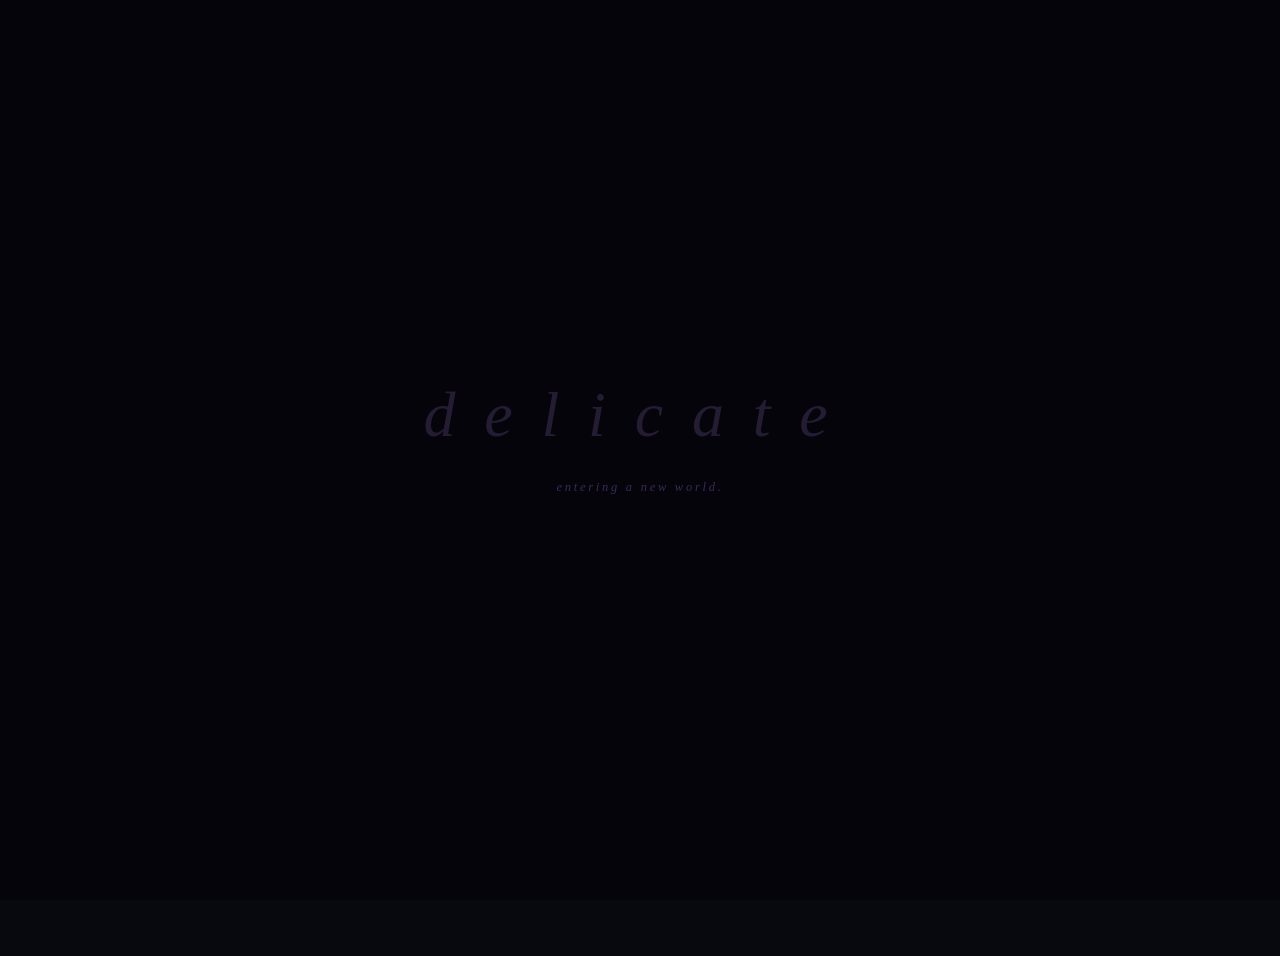
==== commit 59cf6eac: "add intro loading screen before desktop landing Full-screen overlay on page load: 'delicate' wordmar" ====
--- a/index.html
+++ b/index.html
@@ -7,6 +7,17 @@
   <link rel="stylesheet" href="styles.css?v=cleanup-20260612b">
 </head>
 <body>
+
+  <!-- INTRO SCREEN -->
+  <div id="intro-screen">
+    <div class="intro-inner">
+      <div class="intro-wordmark">delicate</div>
+      <div class="intro-lines">
+        <div class="intro-line" id="iline-1">entering a new world.</div>
+        <div class="intro-line" id="iline-2">things may look a little different here.</div>
+      </div>
+    </div>
+  </div>
 
   <!-- NAV -->
   <nav id="nav">
--- a/styles.css
+++ b/styles.css
@@ -101,6 +101,66 @@
   min-height: 100vh;
 }
 .section.active { display: block; }
+
+/* ─── INTRO SCREEN ───────────────────────────────────────────────────────────── */
+#intro-screen {
+  position: fixed;
+  inset: 0;
+  z-index: 9999;
+  background: #05040a;
+  display: flex;
+  align-items: center;
+  justify-content: center;
+  transition: opacity 1s ease;
+}
+
+#intro-screen.fade-out {
+  opacity: 0;
+  pointer-events: none;
+}
+
+.intro-inner {
+  text-align: center;
+  display: flex;
+  flex-direction: column;
+  align-items: center;
+  gap: 28px;
+}
+
+.intro-wordmark {
+  font-size: clamp(2rem, 6vw, 4rem);
+  font-weight: 300;
+  font-style: italic;
+  letter-spacing: 0.45em;
+  color: rgba(180, 140, 240, 0.18);
+  opacity: 0;
+  transition: opacity 1s ease;
+}
+
+.intro-wordmark.visible {
+  opacity: 1;
+}
+
+.intro-lines {
+  display: flex;
+  flex-direction: column;
+  gap: 12px;
+}
+
+.intro-line {
+  font-size: 0.78rem;
+  letter-spacing: 0.22em;
+  color: #3a2a5a;
+  font-style: italic;
+  opacity: 0;
+  transform: translateY(6px);
+  transition: opacity 0.9s ease, transform 0.9s ease;
+}
+
+.intro-line.visible {
+  opacity: 1;
+  transform: translateY(0);
+}
 
 /* ─── DESKTOP HOME ───────────────────────────────────────────────────────────── */
 #section-home {
